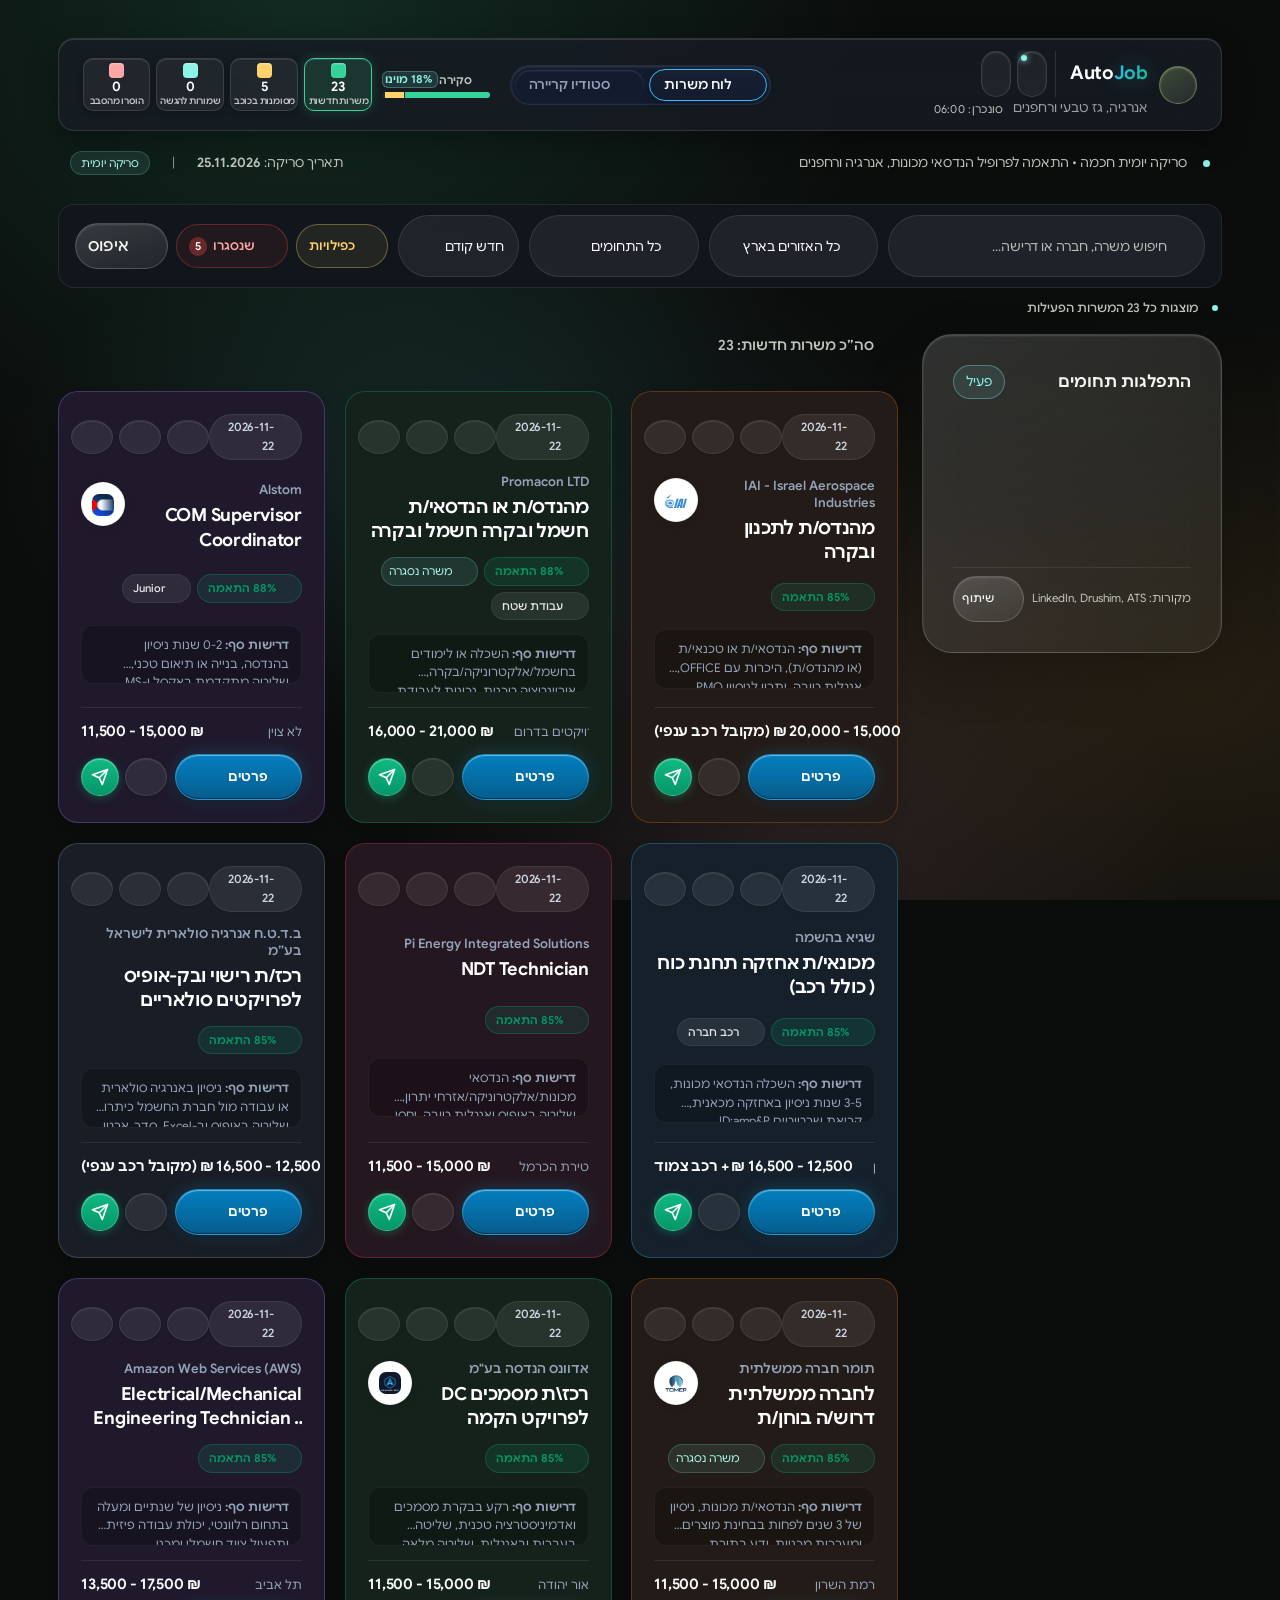
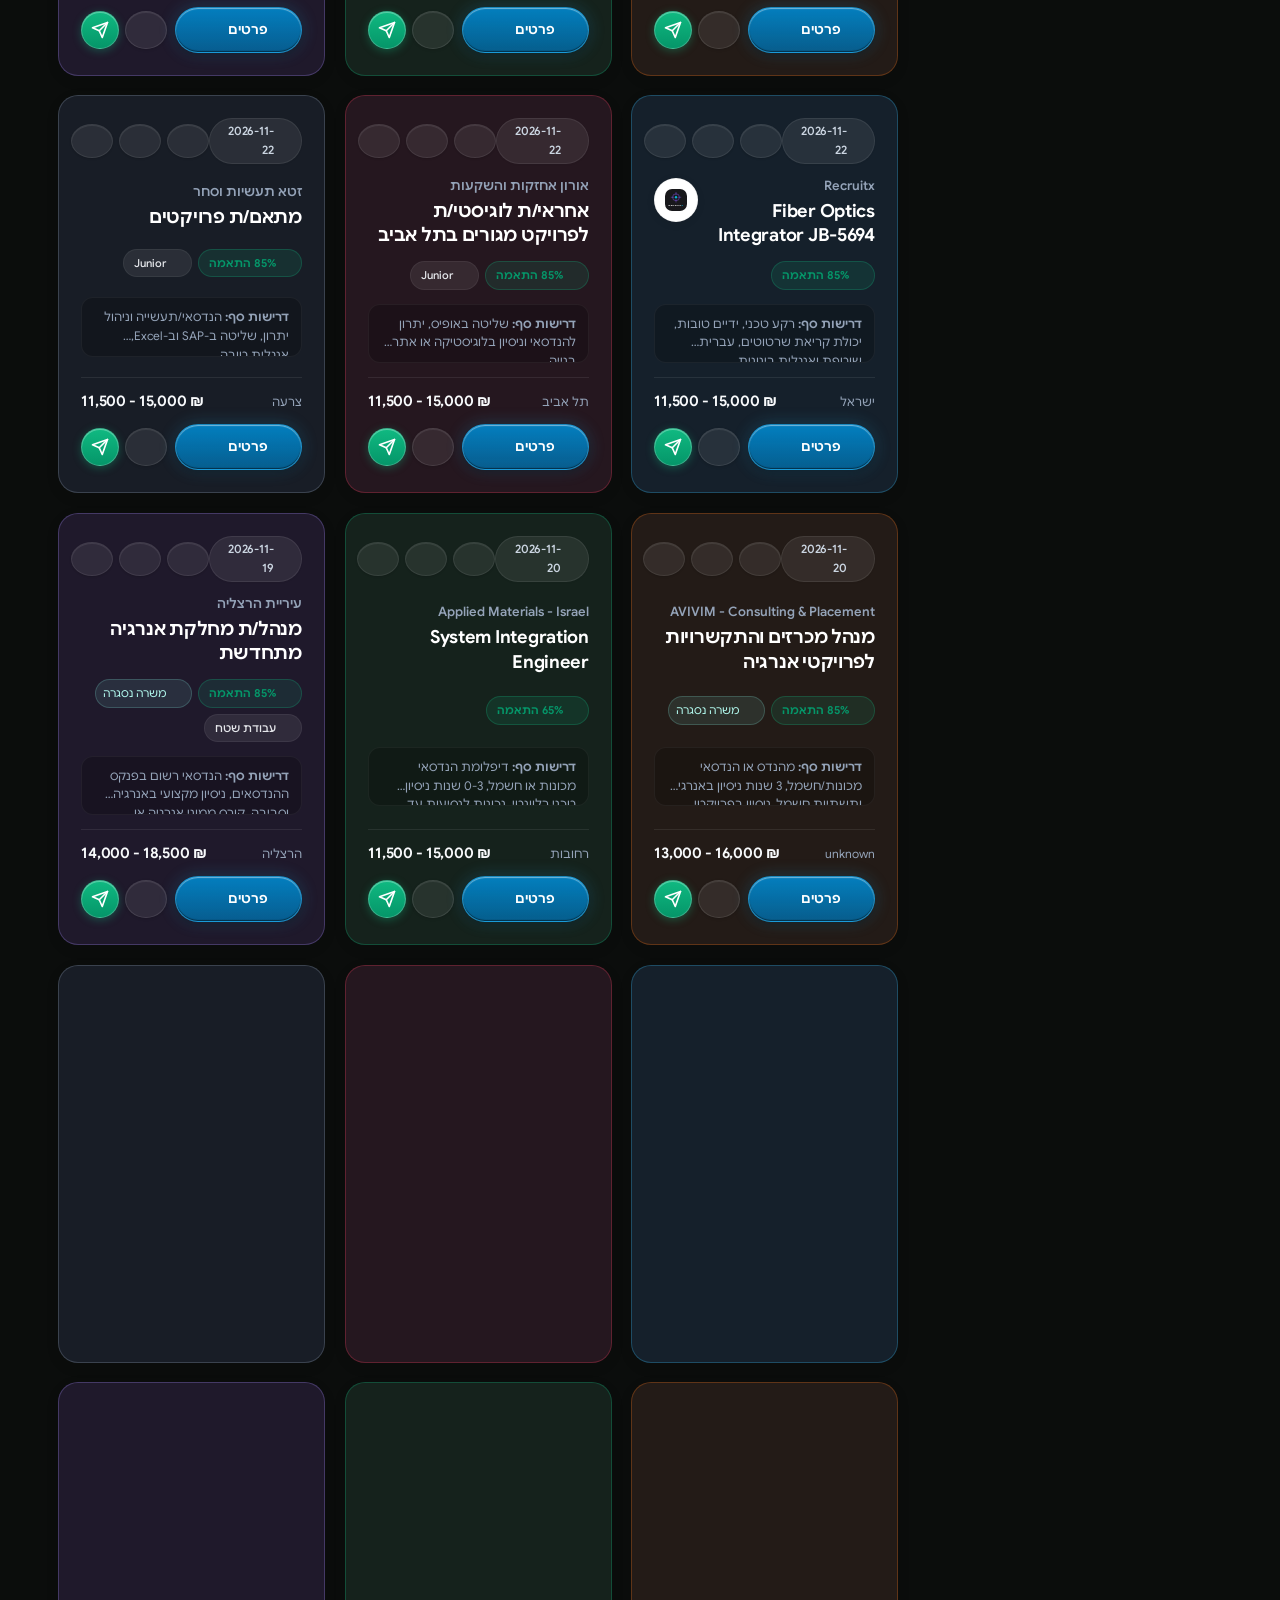
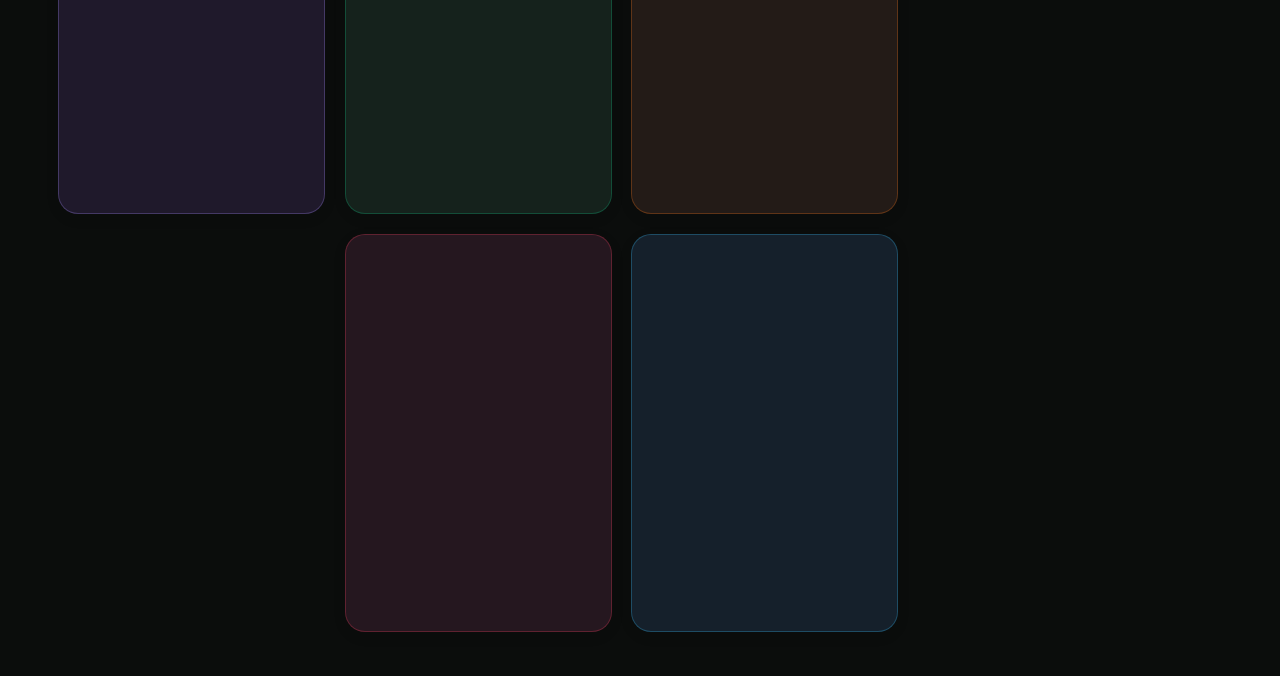
==== docs/index.html @ e8936ffe "chore(ui): refresh build timestamp on docs/index.html" ====
<!DOCTYPE html>
<html lang="he" dir="rtl" data-theme="dark">
<head>
  <meta charset="UTF-8">
  <meta name="viewport" content="width=device-width, initial-scale=1.0, viewport-fit=cover">
  <meta name="color-scheme" content="light dark">
  <meta name="description" content="לוח בקרת משרות וסטודיו קריירה הנדסי — עידו גל. סריקת משרות אנרגיה, גז טבעי, סולארי, מכונות ורחפנים, ניתוח התאמת ATS וניהול גרסאות קורות חיים.">
  <title>לוח משרות טכנולוגיות — עידו גל</title>
  <link rel="stylesheet" href="fonts.css">
  <link rel="stylesheet" href="theme.css">
  <link rel="stylesheet" type="text/css" href="https://cdn.jsdelivr.net/npm/@phosphor-icons/web@2.1.1/src/duotone/style.css" integrity="sha384-UVFvhZP7fWAENUPOoq61rJg5ef6QZW0k5vpAn71041/QS4STvUcJQCGNhStZLGx9" crossorigin="anonymous" referrerpolicy="no-referrer">
  <link rel="stylesheet" type="text/css" href="https://cdn.jsdelivr.net/npm/@phosphor-icons/web@2.1.1/src/bold/style.css" integrity="sha384-nblAP2mo2pVPyMQZDw9Xy9Cwgs9lowushAYep4w5+Q9kF4Ibf3n0B/gCMVdR+Vqy" crossorigin="anonymous" referrerpolicy="no-referrer">
  <link rel="stylesheet" type="text/css" href="https://cdn.jsdelivr.net/npm/@phosphor-icons/web@2.1.1/src/fill/style.css" integrity="sha384-pPVoXE8ft+zxKtxIDDI7SfTK6y95NHm4qa+hKEg/hs8VkjW5IP+9/dGOPCbDpUPl" crossorigin="anonymous" referrerpolicy="no-referrer">
  <script defer src="https://cdn.jsdelivr.net/npm/chart.js@4.4.1/dist/chart.umd.min.js" integrity="sha384-9nhczxUqK87bcKHh20fSQcTGD4qq5GhayNYSYWqwBkINBhOfQLg/P5HG5lF1urn4" crossorigin="anonymous" referrerpolicy="no-referrer"></script>
  <link rel="stylesheet" href="dashboard.css?v=20261125180807">
  <link rel="stylesheet" href="ui-fixes.css?v=20261125180807">
</head>
<body dir="rtl">
<div class="dashboard-app" dir="rtl">

  <!-- Top Navigation Pill (So-Me Pill Header) -->
  <header class="dashboard-sidebar dashboard-header">
    <!-- Header Section Right (Profile & Actions) -->
    <div class="header-section header-section-right dashboard-sidebar-brand">
      <div class="brand-icon-pill" title="AutoJob — בקרת משרות מקצועית" aria-label="AutoJob — בקרת משרות מקצועית">
        <i class="ph-duotone ph-briefcase" style="font-size: 19px; color: var(--dashboard-cyan, #38BDF8);"></i>
      </div>
      <div class="brand-titles profile-info">
        <div class="brand-title-row">
          <h1 class="brand-title profile-title"><span class="brand-logo-text" dir="ltr" aria-label="AutoJob"><span class="brand-logo-auto">Auto</span><span class="brand-logo-job">Job</span></span></h1>
          <div class="brand-utility-group">
            <button type="button" id="headerCloudBtn" class="cloud-pill header-cloud-btn" onclick="openCloudModal()" title="חשבון וסנכרון ענן" aria-label="חשבון וסנכרון ענן">
              <span class="sync-status-dot" id="headerSyncDot" role="status" aria-live="polite"></span>
              <i class="ph-duotone ph-cloud" aria-hidden="true"></i>
            </button>
            <button type="button" id="themeToggleBtn" class="cloud-pill header-cloud-btn header-theme-btn" onclick="toggleDashboardTheme()" aria-pressed="false" title="החלף לערכת נושא בהירה" aria-label="החלף לערכת נושא בהירה">
              <i class="ph-duotone ph-sun" id="themeToggleIcon" aria-hidden="true"></i>
              <span id="themeToggleLabel" class="visually-hidden">כהה</span>
            </button>
          </div>
        </div>
        <div class="brand-subtitle-row">
          <span class="brand-subtitle profile-subtitle">אנרגיה, גז טבעי ורחפנים</span>
          <span class="sync-time-chip" id="lastSyncTimeChip" title="מועד סנכרון אחרון">עודכן: 25.11.2026</span>
        </div>
      </div>
    </div>

    <!-- Header Section Center (Title & Mode Switcher) - Symmetrical & Centered -->
    <div class="header-section header-section-center">
      <h2 class="dashboard-header-title visually-hidden">לוח משרות וסטודיו קריירה</h2>
      <nav class="app-mode-switcher" role="tablist" aria-label="מצב מערכת ראשי">
        <button type="button" role="tab" id="modeSwitchRadar" class="app-mode-btn active" aria-selected="true" aria-controls="radarWorkspace" onclick="switchDashboardAppMode('radar')">
          <i class="ph-duotone ph-briefcase" aria-hidden="true"></i>
          <span>לוח משרות</span>
        </button>
        <button type="button" role="tab" id="modeSwitchStudio" class="app-mode-btn" aria-selected="false" aria-controls="careerStudioWorkspace" onclick="switchDashboardAppMode('studio')">
          <i class="ph-duotone ph-sparkle" aria-hidden="true"></i>
          <span>סטודיו קריירה</span>
        </button>
      </nav>
    </div>

    <!-- Header Section Left (Progress & Category Navigation Hub) -->
    <div class="header-section header-section-left header-progress-hub">

      <!-- Mobile Collapsible Summary Toggle Button -->
      <button type="button" class="metrics-summary-toggle" id="metricsToggleBtn" onclick="toggleMetricsExpand()" aria-expanded="false" aria-controls="collapsibleMetricsContent" aria-label="הרחב או צמצם פירוט מטריקות">
        <div class="metrics-summary-inline">
          <span class="metric-summary-pill lime active-pill" title="משרות חדשות"><span id="summaryNewCount">23</span> חדשות</span>
          <span class="metric-summary-pill gold" title="משרות בכוכב"><span id="summaryStarredCount">6</span> בכוכב</span>
          <span class="metric-summary-pill cyan" title="משרות שמורות"><span id="summarySavedCount">52</span> שמורות</span>
          <span class="metric-summary-pill rose" title="משרות שהוסרו"><span id="summaryRejectedCount">0</span> הוסרו</span>
        </div>
        <div class="metrics-toggle-label">
          <span id="metricsToggleText">פירוט</span>
          <i class="ph-bold ph-caret-down" id="metricsToggleIcon"></i>
        </div>
      </button>

      <div id="collapsibleMetricsContent" class="metrics-collapsible-content">
        <!-- Progress Summary Info -->
        <div class="header-progress-info">
          <div class="header-progress-title-row">
            <span class="header-progress-title">
              <i class="ph-duotone ph-chart-pie-slice" style="color: var(--dashboard-cyan); font-size: 14px;"></i>
              <span>סקירה</span>
            </span>
            <span class="dashboard-chip progress-pct-chip" id="progressSummaryChip">0% מוינו</span>
            <span id="progressPctText" style="display: none;" aria-hidden="true">0%</span>
          </div>

          <!-- Segmented Progress Bar -->
          <div class="segmented-progress">
            <div id="progressSegNew" class="segmented-progress-bar" style="background: var(--dashboard-lime); width: 100%;"></div>
            <div id="progressSegStarred" class="segmented-progress-bar" style="background: var(--dashboard-gold); width: 0%;"></div>
            <div id="progressSegSaved" class="segmented-progress-bar" style="background: var(--dashboard-cyan); width: 0%;"></div>
            <div id="progressSegRejected" class="segmented-progress-bar" style="background: #fca5a5; width: 0%;"></div>
          </div>

          <div class="progress-pct-legend" style="display: none;" aria-hidden="true">
            <span id="pctLabelNew">100% חדשות</span>
            <span id="pctLabelStarred">0% כוכב</span>
            <span id="pctLabelSaved">0% שמורות</span>
            <span id="pctLabelRejected">0% הוסרו</span>
          </div>
        </div>

        <!-- 4 Interactive Category Cubes -->
        <div class="header-stat-cubes stats-container">
          <button type="button" id="cube_all" class="stat-cube-btn stat-box active active-stat" onclick="setFilter('all', this)" title="משרות חדשות שטרם נסקרו">
            <div class="stat-cube-icon lime">
              <i class="ph-duotone ph-sparkle"></i>
            </div>
            <div class="stat-cube-count" id="statNewCount">23</div>
            <div class="stat-cube-label">משרות חדשות</div>
          </button>

          <button type="button" id="cube_starred" class="stat-cube-btn stat-box cube-starred" onclick="setFilter('starred', this)" title="משרות שסומנו בכוכב">
            <div class="stat-cube-icon gold">
              <i class="ph-fill ph-star"></i>
            </div>
            <div class="stat-cube-count" id="statStarredCount">6</div>
            <div class="stat-cube-label">מסומנות בכוכב</div>
          </button>

          <button type="button" id="cube_saved" class="stat-cube-btn stat-box cube-saved" onclick="setFilter('saved', this)" title="משרות שנשמרו להגשה">
            <div class="stat-cube-icon cyan">
              <i class="ph-duotone ph-bookmark-simple"></i>
            </div>
            <div class="stat-cube-count" id="statSavedCount">52</div>
            <div class="stat-cube-label">שמורות להגשה</div>
          </button>

          <button type="button" id="cube_rejected" class="stat-cube-btn stat-box cube-rejected" onclick="setFilter('rejected', this)" title="משרות שהוסרו מהסבב">
            <div class="stat-cube-icon rose">
              <i class="ph-duotone ph-trash"></i>
            </div>
            <div class="stat-cube-count" id="statRejectedCount">0</div>
            <div class="stat-cube-label">הוסרו מהסבב</div>
          </button>
        </div>
      </div>
    </div>
  </header>

  <main class="dashboard-main">

    <!-- Job Radar Workspace View -->
    <div id="radarWorkspace" class="dashboard-view-container active">

    <!-- Sub-header Information Strip -->
    <div class="dashboard-topbar">
      <div style="display: flex; align-items: center; gap: 8px;">
        <span class="dashboard-dot"></span>
        <span class="dashboard-local">סריקה יומית חכמה • התאמה לפרופיל הנדסאי מכונות, אנרגיה ורחפנים</span>
      </div>
      <div style="display: flex; align-items: center; gap: 10px;">
        <span>תאריך סריקה: <strong>25.11.2026</strong></span>
        <span class="dashboard-divider">|</span>
        <span class="dashboard-chip" style="font-size: 11px; padding: 2px 10px;">סריקה יומית</span>
      </div>
    </div>

    <!-- Integrated Capsule Search & Filter Ribbon (Neo-Job Board) -->
    <div class="search-capsule-ribbon" role="search" aria-label="סרגל חיפוש וסינון משרות">
      <!-- Search Input Capsule -->
      <div class="search-capsule search-capsule-input-wide" id="searchInputWrapper">
        <i class="ph-bold ph-magnifying-glass" aria-hidden="true"></i>
        <label for="searchInput" class="sr-only" style="display:none;">חיפוש משרה</label>
        <input id="searchInput" type="text" placeholder="חיפוש משרה, חברה או דרישה..." oninput="onSearchInput(this.value)" aria-label="חיפוש משרה, חברה או דרישה טכנית" />
        <button type="button" class="btn-clear-search search-clear-btn is-hidden" onclick="clearSearchInput()" title="נקה חיפוש" aria-label="נקה חיפוש" style="background: none; border: none; color: #94a3b8; cursor: pointer;">
          <i class="ph-bold ph-x"></i>
        </button>
      </div>

      <!-- Region Filter Capsule -->
      <div class="search-capsule">
        <i class="ph-duotone ph-map-pin" aria-hidden="true"></i>
        <label for="regionFilter" class="sr-only" style="display:none;">אזור בארץ</label>
        <select id="regionFilter" onchange="filterCards()" aria-label="כל האזורים בארץ" title="סינון לפי אזור בארץ">
          <option value="all">כל האזורים בארץ</option>
          <option value="center">מרכז וירושלים</option>
          <option value="sharon">אזור השרון</option>
          <option value="north">חיפה והצפון</option>
          <option value="south">שפלה ודרום</option>
          <option value="nationwide">פריסה ארצית / שטח</option>
        </select>
      </div>

      <!-- Sector Filter Capsule -->
      <div class="search-capsule">
        <i class="ph-duotone ph-briefcase" aria-hidden="true"></i>
        <label for="sectorFilter" class="sr-only" style="display:none;">תחום משרה</label>
        <select id="sectorFilter" onchange="filterCards()" aria-label="כל התחומים" title="סינון לפי תחום">
          <option value="all">כל התחומים</option>
          <option value="scada">בקרה ו-SCADA</option>
          <option value="solar">מערכות סולאריות</option>
          <option value="natural_gas">גז טבעי</option>
          <option value="drones">רחפנים וכטב"ם</option>
          <option value="energy_tech">אגירה ו-Energy Tech</option>
          <option value="operations">תפעול ואחזקה</option>
          <option value="energy">אנרגיה כללית</option>
        </select>
      </div>

      <!-- Sort Filter Capsule -->
      <div class="search-capsule">
        <i id="sortIcon" class="ph-duotone ph-calendar-blank" aria-hidden="true"></i>
        <label for="sortSelect" class="sr-only" style="display:none;">אפשרות מיון</label>
        <select id="sortSelect" onchange="changeSort(this.value)" title="בחר אפשרות מיון משרות" aria-label="בחר אפשרות מיון משרות">
          <option value="date_desc">חדש קודם</option>
          <option value="score_desc">ציון התאמה</option>
          <option value="salary_desc">רמת שכר</option>
          <option value="company_asc">שם חברה (א-ת)</option>
        </select>
      </div>

      <!-- Tools & Modals Actions -->
      <div class="search-ribbon-actions">
        <button type="button" onclick="openDuplicatesModal()" class="tool-btn-compact" style="border-color: rgba(255, 211, 104, 0.35); color: var(--dashboard-gold); background: rgba(255, 211, 104, 0.08); border-radius: 999px; padding: 5px 12px;" title="סרוק כפילויות משרות" aria-label="בדיקת כפילויות משרות">
          <i class="ph-duotone ph-copy" style="font-size: 14px;"></i>
          <span>כפילויות</span>
        </button>
        <button type="button" id="btnOpenInactiveJobsModal" onclick="openInactiveJobsModal()" class="tool-btn-compact" style="border-color: rgba(239, 68, 68, 0.35); color: #fca5a5; background: rgba(239, 68, 68, 0.08); border-radius: 999px; padding: 5px 12px;" title="סרוק משרות לא פעילות שנסגרו" aria-label="סריקת משרות לא פעילות">
          <i class="ph-duotone ph-link-break" style="font-size: 14px;"></i>
          <span>שנסגרו</span>
          <span id="inactiveJobsCountBadge" style="display: none; background: rgba(239, 68, 68, 0.35); color: #fff; font-size: 11px; padding: 1px 6px; border-radius: 999px; font-weight: 600;"></span>
        </button>
        <button type="button" id="btnResetFilters" onclick="resetAllFilters()" class="dashboard-chip btn-reset-filters" title="איפוס כל המסננים והחיפוש" style="border-radius: 999px; padding: 5px 12px; cursor: pointer;">
          <i class="ph-duotone ph-arrow-counter-clockwise"></i>
          <span>איפוס</span>
        </button>
      </div>
    </div>

    <!-- Result Status Line -->
    <div id="filterResultSummary" style="display: flex; align-items: center; justify-content: space-between; margin-top: 10px; padding: 0 4px; font-size: 12px; color: var(--dashboard-muted);">
      <div style="display: flex; align-items: center; gap: 6px; font-weight: 500;">
        <span class="dashboard-dot" style="background: var(--dashboard-cyan); width: 6px; height: 6px; border-radius: 50%; display: inline-block;"></span>
        <span id="filterStatusText">מוצגות כל המשרות הפעילות</span>
      </div>
    </div>

    <!-- Main 2-Column Split Layout (Sidebar + Cards Grid) -->
    <div class="radar-split-layout">

      <!-- Right Column: Sidebar (Sector Chart + Actions) -->
      <aside class="radar-sidebar" aria-label="סרגל עזר וכלים">
        <!-- Sector Distribution Card -->
        <div class="dashboard-card" style="margin-bottom: 0; display: flex; flex-direction: column;">
          <div style="display: flex; justify-content: space-between; align-items: center; margin-bottom: 8px;">
            <h3 id="chartTitle" style="margin: 0; font-size: 16px; font-weight: 700;">התפלגות תחומים</h3>
            <span id="chartChip" class="dashboard-chip" style="color: var(--dashboard-cyan); border-color: rgba(137, 244, 231, 0.35);">פעיל</span>
          </div>
          <div style="flex: 1; display: flex; flex-direction: column; justify-content: center; min-height: 150px;">
            <canvas id="sectorChart" style="max-height: 150px; width: 100%;"></canvas>
          </div>
          <div style="display: flex; justify-content: space-between; align-items: center; margin-top: 10px; padding-top: 8px; border-top: 1px solid rgba(255, 255, 255, 0.08); font-size: 11.5px; color: var(--dashboard-muted);">
            <span>מקורות: LinkedIn, Drushim, ATS</span>
            <button type="button" onclick="shareSyncLink()" class="dashboard-chip" aria-label="שיתוף קישור סנכרון" title="שיתוף קישור סנכרון" style="cursor: pointer; font-size: 11px; padding: 2px 8px;">
              <i class="ph-duotone ph-share-network"></i> שיתוף
            </button>
          </div>
        </div>
      </aside>

      <!-- Left Column: Main Content Area (Cards Grid & Map View) -->
      <section class="radar-main-content" aria-label="רשימת משרות מומלצות">
        <!-- Cards View Header (Count & Actions Toolbar) -->
        <div class="cards-view-header" style="margin-top: 0;">
          <div class="cards-count-summary">
            <i class="ph-duotone ph-briefcase" style="font-size: 18px; color: var(--dashboard-cyan);"></i>
            <span id="visibleJobsCountText">סה״כ משרות חדשות: 23</span>
          </div>

          <!-- Contextual Action Buttons in Toolbar -->
          <div class="cards-view-actions" style="display: flex; align-items: center; gap: 8px;">
            <button id="savedActionBar" onclick="exportSavedToExcel()" class="btn-action-pill saved" style="display: none;" title="הורד קובץ Excel מסודר עם כל המשרות השמורות">
              <i class="ph-duotone ph-file-xls"></i> <span>ייצוא לאקסל</span>
            </button>
            <button id="rejectedActionBar" onclick="clearAllRejected()" class="btn-action-pill rejected" style="display: none;" title="מחיקה לצמיתות ואיפוס כל המשרות שהוסרו">
              <i class="ph-duotone ph-trash-simple"></i> <span>מחיקה ואיפוס</span>
            </button>
          </div>
        </div>

        <!-- Job Cards List (3-Column Responsive Grid) -->
        <div id="cardsContainer"></div>

        <!-- Empty State -->
        <div id="emptyState" class="dashboard-card empty-state" style="display: none; text-align: center; padding: 48px 24px;">
          <div id="emptyStateIcon" style="font-size: 44px; margin-bottom: 12px; color: var(--dashboard-cyan);">
            <i class="ph-duotone ph-magnifying-glass"></i>
          </div>
          <h3 id="emptyStateTitle" style="font-size: 20px; margin-bottom: 8px;">לא נמצאו משרות בהתאם לסינון</h3>
          <p id="emptyStateDesc" style="color: var(--dashboard-muted); font-size: 15px; margin: 0;">נסה לבחור לשונית או תחום אחר.</p>
        </div>
      </section>

    </div><!-- /.radar-split-layout -->

    </div><!-- /#radarWorkspace -->

    <!-- Career Studio Workspace (v3.0 Ground-Up Split Workbench) -->
    <div id="careerStudioWorkspace" class="dashboard-view-container hidden" style="display: none;">
      <!-- Studio Unified Context Header -->
      <section class="studio-context-header" aria-label="סרגל הקשר של סטודיו קריירה">
        <!-- Right: Active Job Meta & Quick Selector -->
        <div class="studio-header-job-meta">
          <div class="studio-job-icon-pill" aria-hidden="true">
            <i class="ph-duotone ph-briefcase"></i>
          </div>
          <div class="studio-job-titles">
            <div class="studio-job-title-row">
              <h2 id="studioActiveJobTitle" class="studio-job-title">בחר משרה לעבודה בסטודיו</h2>
              <span id="studioActiveCompanyBadge" class="studio-company-badge">כללי</span>
              <span id="studioJobCountBadge" class="studio-company-badge studio-job-count-badge">משרות פעילות</span>
            </div>
            <div class="studio-job-select-row">
              <label for="studioJobSelect" class="visually-hidden">בחר משרה פעילה לעבודה</label>
              <select id="studioJobSelect" class="studio-job-select" onchange="onStudioJobSelectChange(this.value)">
                <option value="">-- בחר משרה מרשימת המשרות --</option>
              </select>
            </div>
          </div>
        </div>

        <!-- Center: 4-Stage Chronological Stepper -->
        <nav class="studio-stepper-nav" aria-label="שלבי התאמה והגשה">
          <ol class="studio-stepper-list">
            <li class="studio-step-item active" id="studioStepItem1" data-step="1">
              <button type="button" class="studio-step-btn" onclick="goToStudioStep(1)" aria-current="step">
                <span class="step-num">1</span>
                <span class="step-label">מיקוד והתאמה</span>
              </button>
            </li>
            <li class="studio-step-item" id="studioStepItem2" data-step="2">
              <button type="button" class="studio-step-btn" onclick="goToStudioStep(2)">
                <span class="step-num">2</span>
                <span class="step-label">התאמת קו&quot;ח</span>
              </button>
            </li>
            <li class="studio-step-item" id="studioStepItem3" data-step="3">
              <button type="button" class="studio-step-btn" onclick="goToStudioStep(3)">
                <span class="step-num">3</span>
                <span class="step-label">LinkedIn והגשה</span>
              </button>
            </li>
            <li class="studio-step-item" id="studioStepItem4" data-step="4">
              <button type="button" class="studio-step-btn" onclick="goToStudioStep(4)">
                <span class="step-num">4</span>
                <span class="step-label">הכנה לראיון</span>
              </button>
            </li>
          </ol>
        </nav>

        <!-- Left: Match Score, Bridge Status & CV Upload Pill -->
        <div class="studio-header-telemetry">
          <div class="studio-match-score-pill" id="studioMatchScorePill" title="ציון התאמה משוקלל למשרה">
            <span class="match-score-label">התאמה</span>
            <bdi><span id="studioOverallScoreVal" class="match-score-val">--%</span></bdi>
          </div>
          <div class="studio-bridge-status-pill" id="studioBridgeStatusPill" title="סטטוס חיבור לשרת מקומי (studio_bridge)">
            <span class="sync-status-dot offline" id="studioBridgeDot" role="status" aria-live="polite"></span>
            <span id="studioBridgeLabel" class="bridge-status-text">אופליין מקומי</span>
          </div>
          <div class="studio-cv-profile-pill">
            <input type="file" id="studioCvFileInput" accept=".pdf,.json,.txt,.md" style="display: none;" onchange="handleStudioCvUpload(this.files)">
            <div class="studio-cv-pill-cluster">
              <button type="button" class="studio-btn-subtle" onclick="document.getElementById('studioCvFileInput').click()" title="טען קובץ קו&quot;ח חלופי / מותאם (PDF, TXT, MD, JSON)">
                <i class="ph-duotone ph-file-arrow-up" aria-hidden="true"></i>
                <span id="studioCvFileNameLabel" class="studio-cv-name-truncated">קו&quot;ח ברירת מחדל</span>
              </button>
              <button type="button" id="studioBtnResetCv" class="studio-btn-subtle studio-btn-reset-cv" onclick="resetStudioCvToDefault(event)" title="חזור לקו&quot;ח ברירת מחדל" style="display: none;">
                <i class="ph-bold ph-x" aria-hidden="true"></i>
              </button>
            </div>
          </div>
          <!-- Mobile Preview Trigger (Visible only on < 1120px) -->
          <button type="button" id="studioMobilePreviewBtn" class="studio-mobile-preview-btn" onclick="openStudioMobilePreview()" aria-haspopup="dialog" aria-controls="studioMobilePreviewDialog" title="הצג תצוגת צד מותאמת לשלב">
            <i class="ph-duotone ph-file-text" id="studioMobilePreviewIcon" aria-hidden="true"></i>
            <span id="studioMobilePreviewLabel">תצוגת מסמך</span>
          </button>
        </div>
      </section>

      <!-- Studio Split Workbench Layout (55fr / 45fr desktop, stacked mobile) -->
      <div class="studio-workbench-grid">
        <!-- Work Column (55% on desktop, Right in RTL) -->
        <div class="studio-work-col">
          <!-- Step 1 Pane: Focus & Fit Analysis -->
          <section id="studioPaneStep1" class="studio-step-pane active" aria-labelledby="studioStep1Heading">
            <div class="studio-card-glass studio-pane-card">
              <div class="studio-pane-header">
                <div class="studio-pane-title-group">
                  <div class="studio-badge-pill">שלב 1</div>
                  <h3 id="studioStep1Heading" class="studio-pane-heading">מיקוד ובדיקת התאמת משרה (ATS Fit &amp; Gap Analysis)</h3>
                </div>
                <span class="studio-pane-subtitle">קליטת דרישות המשרה, ניתוח שערי סף חוסמים וזיהוי פערי מילות מפתח</span>
              </div>

              <!-- Job Ingest / Input Area -->
              <div class="studio-input-block">
                <div class="studio-field-row">
                  <div class="studio-field-col" style="flex: 1;">
                    <label for="studioJobTitleInput" class="studio-field-label">כותרת משרה</label>
                    <input type="text" id="studioJobTitleInput" class="studio-text-input" placeholder="למשל: מהנדס / הנדסאי תפעול ואחזקה BESS">
                  </div>
                  <div class="studio-field-col" style="flex: 1;">
                    <label for="studioJobCompanyInput" class="studio-field-label">שם חברה</label>
                    <input type="text" id="studioJobCompanyInput" class="studio-text-input" placeholder="למשל: אנלייט אנרגיה מתחדשת">
                  </div>
                </div>
                <div class="studio-field-row" style="margin-top: 10px;">
                  <div class="studio-field-col" style="flex: 1;">
                    <div class="studio-field-label-group">
                      <label for="studioJobUrlInput" class="studio-field-label">קישור למשרה (ATS / Board)</label>
                      <button type="button" class="studio-quick-sample-btn" onclick="loadSampleStudioJob()" title="טען משרת אנרגיה לדוגמה מהלוח">
                        <i class="ph-duotone ph-lightning" aria-hidden="true"></i>
                        <span>טען משרה לדוגמה</span>
                      </button>
                    </div>
                    <input type="url" id="studioJobUrlInput" class="studio-text-input" placeholder="https://..." dir="ltr">
                  </div>
                </div>
                <div class="studio-field-row" style="margin-top: 10px;">
                  <div class="studio-field-col" style="flex: 1;">
                    <label for="studioJobDescriptionInput" class="studio-field-label">תיאור ודרישות המשרה (Job Description)</label>
                    <textarea id="studioJobDescriptionInput" class="studio-textarea-input" rows="6" placeholder="הדבק כאן את תיאור המשרה המלא, דרישות הסף, ניסיון נדרש ויתרונות..."></textarea>
                  </div>
                </div>
                <div class="studio-action-row" style="margin-top: 12px; display: flex; flex-direction: column; gap: 10px;">
                  <div class="studio-toggles-inline">
                    <label class="studio-checkbox-label">
                      <input type="checkbox" id="studioRunResearchCheckbox" checked>
                      <span>בצע מחקר חברה במקביל (Tavily)</span>
                    </label>
                  </div>
                  <button type="button" id="studioBtnAnalyzeAts" class="btn-liquid-glass ats-primary-btn studio-btn-full" onclick="runStudioAtsAnalysis()">
                    <i class="ph-duotone ph-cpu" aria-hidden="true"></i>
                    <span>הפעל ניתוח התאמה ופערים (ATS Analyze)</span>
                  </button>
                </div>
              </div>

              <!-- Blacklist / Block Warning Banner -->
              <div id="studioBlacklistBanner" class="studio-alert-banner fail" style="display: none;">
                <i class="ph-duotone ph-warning-octagon" aria-hidden="true"></i>
                <div class="studio-alert-content">
                  <strong>משרה חסומה להגשה:</strong>
                  <span id="studioBlacklistMessage">המשרה משויכת למעסיק ברשימת ההחרגות.</span>
                </div>
              </div>

              <!-- Statutory Thresholds (Pass Collapsed / Fail Prominent) -->
              <div id="studioThresholdsContainer" class="studio-thresholds-wrapper" style="display: none;">
                <div id="studioBlockingAlert" class="studio-alert-banner warn" style="display: none;">
                  <i class="ph-duotone ph-warning-circle" aria-hidden="true"></i>
                  <div class="studio-alert-content">
                    <strong>זוהו שערי סף לא תואמים:</strong>
                    <span id="studioBlockingText">קיימות דרישות סף מובהקות ללא כיסוי מלא.</span>
                  </div>
                </div>
                <details id="studioPassingThresholdsDetails" class="studio-thresholds-details">
                  <summary class="studio-thresholds-summary">
                    <span class="summary-title"><i class="ph-duotone ph-check-circle" aria-hidden="true"></i> <span>שערי סף ודרישות בסיס תקינות</span></span>
                    <span id="studioPassingThresholdsCount" class="dashboard-chip" style="font-size: 11px;">0 עברו</span>
                  </summary>
                  <div id="studioPassingThresholdsList" class="studio-thresholds-body">
                    <!-- Populated dynamically -->
                  </div>
                </details>
              </div>

              <!-- 3-Tier Categorized Gaps (Blocking, Important, Nice-to-have) -->
              <div id="studioGapsContainer" class="studio-gaps-section" style="display: none;">
                <div class="studio-section-title-row">
                  <h4 class="studio-section-heading">מיפוי פערי התאמה ומילות מפתח</h4>
                  <span id="studioGapsCountBadge" class="dashboard-chip" style="font-size: 11px;">0 פערים</span>
                </div>
                <div class="studio-gaps-grid">
                  <!-- Tier 1: Blocking Gaps -->
                  <div class="studio-gap-tier-card blocking">
                    <div class="gap-tier-header">
                      <span class="gap-tier-title"><i class="ph-duotone ph-shield-warning" aria-hidden="true"></i> פערים חוסמים (דרישות חובה)</span>
                      <span id="gapCountBlocking" class="gap-tier-badge">0</span>
                    </div>
                    <ul id="gapListBlocking" class="gap-tier-list">
                      <li class="gap-item-empty">טרם נותחו פערים</li>
                    </ul>
                  </div>

                  <!-- Tier 2: Important Gaps -->
                  <div class="studio-gap-tier-card important">
                    <div class="gap-tier-header">
                      <span class="gap-tier-title"><i class="ph-duotone ph-star" aria-hidden="true"></i> פערים מהותיים (יתרון משמעותי)</span>
                      <span id="gapCountImportant" class="gap-tier-badge">0</span>
                    </div>
                    <ul id="gapListImportant" class="gap-tier-list">
                      <li class="gap-item-empty">טרם נותחו פערים</li>
                    </ul>
                  </div>

                  <!-- Tier 3: Nice-to-have Gaps -->
                  <div class="studio-gap-tier-card nice-to-have">
                    <div class="gap-tier-header">
                      <span class="gap-tier-title"><i class="ph-duotone ph-sparkle" aria-hidden="true"></i> יתרון נוסף / העשרה</span>
                      <span id="gapCountNiceToHave" class="gap-tier-badge">0</span>
                    </div>
                    <ul id="gapListNiceToHave" class="gap-tier-list">
                      <li class="gap-item-empty">טרם נותחו פערים</li>
                    </ul>
                  </div>
                </div>

                <!-- Company Research Synopsis (Optional Expander) -->
                <details id="studioResearchDetails" class="studio-thresholds-details" style="margin-top: 14px;">
                  <summary class="studio-thresholds-summary">
                    <span class="summary-title"><i class="ph-duotone ph-buildings" aria-hidden="true"></i> <span>תמצית מחקר חברה ומידע אסטרטגי</span></span>
                    <span id="studioResearchBadge" class="dashboard-chip" style="font-size: 11px;">Tavily</span>
                  </summary>
                  <div id="studioResearchBody" class="studio-thresholds-body">
                    <p id="studioResearchSummaryText" class="studio-research-p">מחקר חברה יוצג כאן לאחר ביצוע הניתוח.</p>
                  </div>
                </details>
              </div>

              <!-- Primary CTA Step 1 -> Step 2 -->
              <div class="studio-footer-cta-row">
                <button type="button" id="studioBtnProceedToStep2" class="btn-liquid-glass ats-primary-btn cta-large" onclick="proceedToStudioStep2()" disabled>
                  <span>המשך להתאמת קורות חיים (שלב 2)</span>
                  <i class="ph-duotone ph-arrow-left" aria-hidden="true"></i>
                </button>
              </div>
            </div>
          </section>

          <!-- Step 2 Pane: CV Tailoring & Keyword Injection -->
          <section id="studioPaneStep2" class="studio-step-pane" aria-labelledby="studioStep2Heading" style="display: none;">
            <div class="studio-card-glass studio-pane-card">
              <div class="studio-pane-header">
                <div class="studio-pane-title-group">
                  <div class="studio-badge-pill">שלב 2</div>
                  <h3 id="studioStep2Heading" class="studio-pane-heading">התאמת קורות חיים והזרקת מילות מפתח</h3>
                </div>
                <span class="studio-pane-subtitle">סגירת פערים משלב 1, שדרוג שורות מבוסס עובדות מקוריות והפקת קובץ A4</span>
              </div>

              <!-- Keyword & Gap Injection Toolbar -->
              <div class="studio-injection-toolbar">
                <div class="studio-section-title-row">
                  <h4 class="studio-section-heading">פערים ומילות מפתח לסגירה (לחץ להזרקה מהירה לשורת העריכה)</h4>
                  <span id="studioInjectKeywordsCount" class="dashboard-chip" style="font-size: 11px;">0 זמינים</span>
                </div>
                <div id="studioKeywordsChipCloud" class="studio-keywords-cloud">
                  <span class="studio-empty-cloud-msg">בצע ניתוח בשלב 1 לטעינת מילות מפתח ופערי משרה</span>
                </div>
              </div>

              <!-- Bullet Upgrade & Generation Studio -->
              <div class="studio-bullet-refine-box">
                <div class="studio-section-title-row">
                  <h4 class="studio-section-heading">שדרוג ממוקד לשורות הישג (Bullet Refinement)</h4>
                  <div class="studio-tone-selector" role="radiogroup" aria-label="טון מקצועי">
                    <button type="button" class="studio-tone-btn active" data-tone="technical" onclick="setStudioWriterTone('technical', this)">טכני-הנדסי</button>
                    <button type="button" class="studio-tone-btn" data-tone="operational" onclick="setStudioWriterTone('operational', this)">תפעולי-שטח</button>
                    <button type="button" class="studio-tone-btn" data-tone="strategic" onclick="setStudioWriterTone('strategic', this)">ניהולי-אסטרטגי</button>
                  </div>
                </div>
                <div class="studio-field-row">
                  <div class="studio-field-col" style="flex: 1;">
                    <label for="studioBulletInput" class="studio-field-label">שורת הישג מקורית לשדרוג</label>
                    <textarea id="studioBulletInput" class="studio-textarea-input" rows="2" placeholder="למשל: תפעול מתקני גז טבעי ומערכות סולאריות ברמת זמינות גבוהה..."></textarea>
                  </div>
                </div>
                <div class="studio-action-row" style="margin-top: 8px; display: flex; justify-content: flex-end; gap: 8px;">
                  <button type="button" id="studioBtnUpgradeBullet" class="studio-btn-subtle" onclick="upgradeStudioBullet()">
                    <i class="ph-duotone ph-lightning" aria-hidden="true"></i>
                    <span>שדרג שורה ב-Gemini</span>
                  </button>
                </div>
                <div id="studioBulletResultBox" class="studio-bullet-output" style="display: none;">
                  <div class="bullet-output-header">
                    <span class="bullet-output-title">הצעה משודרגת (מותאמת לתבנית מדד פעולה-תוצאה):</span>
                    <button type="button" class="studio-btn-mini" onclick="injectBulletIntoLiveDoc()">
                      <i class="ph-duotone ph-plus" aria-hidden="true"></i>
                      <span>הזרק לקו&quot;ח</span>
                    </button>
                  </div>
                  <p id="studioBulletResultText" class="bullet-output-text"></p>
                </div>
              </div>

              <!-- Full Tailored Package Generation -->
              <div class="studio-package-gen-box">
                <div class="studio-section-title-row">
                  <h4 class="studio-section-heading">הפקת חבילת הגשה מלאה ומותאמת (/api/studio/tailor)</h4>
                  <span class="studio-grounding-note">שמות התפקידים המקוריים נשמרים ללא שינוי (Realism Grounding)</span>
                </div>
                <div class="studio-action-row" style="display: flex; align-items: center; justify-content: space-between; flex-wrap: wrap; gap: 10px;">
                  <div class="studio-lang-toggle">
                    <span class="studio-toggle-label">שפת מסמך:</span>
                    <div class="studio-tone-selector" role="radiogroup" aria-label="שפת מסמך">
                      <button type="button" class="studio-tone-btn active" data-lang="he" onclick="setStudioCvLang('he', this)">עברית (ברירת מחדל)</button>
                      <button type="button" class="studio-tone-btn" data-lang="en" onclick="setStudioCvLang('en', this)">English</button>
                    </div>
                  </div>
                  <button type="button" id="studioBtnGeneratePackage" class="btn-liquid-glass ats-primary-btn" onclick="generateTailoredCvPackage()">
                    <i class="ph-duotone ph-file-text" aria-hidden="true"></i>
                    <span>הפק קו&quot;ח מותאמים A4 מלאים</span>
                  </button>
                </div>
              </div>

              <!-- Navigation CTA Row -->
              <div class="studio-footer-cta-row studio-footer-cta-split">
                <button type="button" class="studio-btn-subtle" onclick="goToStudioStep(1)">
                  <i class="ph-duotone ph-arrow-right" aria-hidden="true"></i>
                  <span>חזור לשלב 1</span>
                </button>
                <button type="button" id="studioBtnProceedToStep3" class="btn-liquid-glass ats-primary-btn cta-large" onclick="proceedToStudioStep3()">
                  <span>המשך ל-LinkedIn והגשה (שלב 3)</span>
                  <i class="ph-duotone ph-arrow-left" aria-hidden="true"></i>
                </button>
              </div>
            </div>
          </section>

          <!-- Step 3 Pane: LinkedIn Optimization & Direct Apply -->
          <section id="studioPaneStep3" class="studio-step-pane" aria-labelledby="studioStep3Heading" style="display: none;">
            <div class="studio-card-glass studio-pane-card">
              <div class="studio-pane-header">
                <div class="studio-pane-title-group">
                  <div class="studio-badge-pill">שלב 3</div>
                  <h3 id="studioStep3Heading" class="studio-pane-heading">מיתוג ב-LinkedIn והגשה למשרה</h3>
                </div>
                <span class="studio-pane-subtitle">התאמת כותרת, תמצית ומיומנויות בפרופיל LinkedIn ופנייה ממוקדת סמוך להגשת המועמדות</span>
              </div>

              <div class="studio-action-row studio-step-toolbar">
                <span class="studio-grounding-note">מבוסס על פרופיל המועמד המאומת ודרישות המשרה ללא שינוי תפקידי עבר</span>
                <button type="button" id="studioBtnRefreshLinkedin" class="studio-btn-subtle" onclick="refreshStudioLinkedinKit()">
                  <i class="ph-duotone ph-arrows-clockwise" aria-hidden="true"></i>
                  <span>רענן הצעות למשרה</span>
                </button>
              </div>

              <!-- Compact LinkedIn Generator Fields -->
              <div class="studio-linkedin-grid">
                <!-- Headline -->
                <div class="studio-copy-card">
                  <div class="studio-copy-card-header">
                    <label for="studioLinkedinHeadline" class="studio-field-label">Headline מותאם לפרופיל LinkedIn</label>
                    <button type="button" class="studio-btn-mini" onclick="copyStudioFieldText('studioLinkedinHeadline', 'כותרת ה-Headline הועתקה ללוח')">
                      <i class="ph-duotone ph-copy" aria-hidden="true"></i>
                      <span>Copy</span>
                    </button>
                  </div>
                  <input type="text" id="studioLinkedinHeadline" class="studio-text-input" dir="auto" aria-label="Headline מותאם ל-LinkedIn">
                </div>

                <!-- About -->
                <div class="studio-copy-card">
                  <div class="studio-copy-card-header">
                    <label for="studioLinkedinAbout" class="studio-field-label">תקציר About ממוקד למשרה</label>
                    <button type="button" class="studio-btn-mini" onclick="copyStudioFieldText('studioLinkedinAbout', 'תקציר ה-About הועתק ללוח')">
                      <i class="ph-duotone ph-copy" aria-hidden="true"></i>
                      <span>Copy</span>
                    </button>
                  </div>
                  <textarea id="studioLinkedinAbout" class="studio-textarea-input" rows="4" dir="auto"></textarea>
                </div>

                <!-- Skills -->
                <div class="studio-copy-card">
                  <div class="studio-copy-card-header">
                    <span class="studio-field-label">Skills להבלטה בפרופיל ובמועמדות</span>
                    <button type="button" class="studio-btn-mini" onclick="copyStudioFieldText('studioLinkedinSkillsText', 'רשימת ה-Skills הועתקה ללוח')">
                      <i class="ph-duotone ph-copy" aria-hidden="true"></i>
                      <span>Copy</span>
                    </button>
                  </div>
                  <div id="studioLinkedinSkillsList" class="studio-skills-pills" aria-label="רשימת מיומנויות מותאמות"></div>
                  <textarea id="studioLinkedinSkillsText" class="visually-hidden" tabindex="-1" readonly aria-hidden="true"></textarea>
                </div>

                <!-- Recruiter Outreach -->
                <div class="studio-copy-card outreach-card">
                  <div class="studio-copy-card-header">
                    <label for="studioRecruiterMessage" class="studio-field-label">הודעת פנייה קצרה למגייס / מנהל מגייס</label>
                    <button type="button" class="studio-btn-mini" onclick="copyStudioFieldText('studioRecruiterMessage', 'הודעת הפנייה למגייס הועתקה ללוח')">
                      <i class="ph-duotone ph-copy" aria-hidden="true"></i>
                      <span>Copy</span>
                    </button>
                  </div>
                  <textarea id="studioRecruiterMessage" class="studio-textarea-input" rows="3" dir="auto"></textarea>
                </div>
              </div>

              <!-- Direct Apply Card -->
              <div class="studio-direct-apply-bar">
                <div class="direct-apply-meta">
                  <strong class="direct-apply-title">מוכן להגשת המועמדות?</strong>
                  <span id="studioApplyUrlHint" class="direct-apply-hint">בחר משרה או הדבק קישור בשלב 1 כדי לפתוח את דף המשרה ישירות</span>
                </div>
                <a id="studioDirectApplyLink" href="#" target="_blank" rel="noopener noreferrer" class="studio-btn-apply-green is-disabled" aria-disabled="true" onclick="return handleStudioDirectApplyClick(event)">
                  <i class="ph-duotone ph-paper-plane-tilt" aria-hidden="true"></i>
                  <span>הגש מועמדות למשרה</span>
                  <i class="ph-bold ph-arrow-up-right" aria-hidden="true"></i>
                </a>
              </div>

              <!-- Navigation CTA Row -->
              <div class="studio-footer-cta-row studio-footer-cta-split">
                <button type="button" class="studio-btn-subtle" onclick="goToStudioStep(2)">
                  <i class="ph-duotone ph-arrow-right" aria-hidden="true"></i>
                  <span>חזור לשלב 2</span>
                </button>
                <button type="button" id="studioBtnProceedToStep4" class="btn-liquid-glass ats-primary-btn cta-large" onclick="proceedToStudioStep4()">
                  <span>המשך להכנה לראיון</span>
                  <i class="ph-duotone ph-arrow-left" aria-hidden="true"></i>
                </button>
              </div>
            </div>
          </section>

          <!-- Step 4 Pane: Interview Prep (STAR Simulator) -->
          <section id="studioPaneStep4" class="studio-step-pane" aria-labelledby="studioStep4Heading" style="display: none;">
            <div class="studio-card-glass studio-pane-card">
              <div class="studio-pane-header">
                <div class="studio-pane-title-group">
                  <div class="studio-badge-pill">שלב 4</div>
                  <h3 id="studioStep4Heading" class="studio-pane-heading">הכנה לראיון מקצועי והתנהגותי (STAR)</h3>
                </div>
                <span class="studio-pane-subtitle">תרגול שאלות מותאמות לתחום המשרה ומשוב מובנה לפי Situation, Task, Action, Result</span>
              </div>

              <!-- Domain Selector Pills -->
              <div class="studio-interview-domains" role="radiogroup" aria-label="תחום שאלות ראיון">
                <button type="button" class="studio-domain-pill active" data-domain="energy" role="radio" aria-checked="true" onclick="selectStudioInterviewDomain('energy', this)">אנרגיה ותפעול</button>
                <button type="button" class="studio-domain-pill" data-domain="solar_bess" role="radio" aria-checked="false" onclick="selectStudioInterviewDomain('solar_bess', this)">סולאר ו-BESS</button>
                <button type="button" class="studio-domain-pill" data-domain="gas" role="radio" aria-checked="false" onclick="selectStudioInterviewDomain('gas', this)">גז טבעי ו-PRMS</button>
                <button type="button" class="studio-domain-pill" data-domain="scada" role="radio" aria-checked="false" onclick="selectStudioInterviewDomain('scada', this)">בקרה ו-SCADA</button>
                <button type="button" class="studio-domain-pill" data-domain="uav" role="radio" aria-checked="false" onclick="selectStudioInterviewDomain('uav', this)">רחפנים וכטב&quot;ם</button>
                <button type="button" class="studio-domain-pill" data-domain="pm" role="radio" aria-checked="false" onclick="selectStudioInterviewDomain('pm', this)">ניהול פרויקטים (PM)</button>
              </div>

              <!-- Active Question Card -->
              <div class="studio-question-card">
                <div class="studio-question-top">
                  <div class="studio-question-meta">
                    <span id="studioQuestionDomainBadge" class="dashboard-chip" style="font-size: 11px;">אנרגיה ותפעול</span>
                    <bdi><span id="studioQuestionCounter" class="studio-question-counter">1 / 3</span></bdi>
                  </div>
                  <div class="studio-question-nav">
                    <button type="button" class="studio-btn-mini" onclick="cycleStudioInterviewQuestion(-1)" aria-label="שאלה קודמת">
                      <i class="ph-bold ph-caret-right" aria-hidden="true"></i>
                      <span>קודמת</span>
                    </button>
                    <button type="button" class="studio-btn-mini" onclick="cycleStudioInterviewQuestion(1)" aria-label="שאלה הבאה">
                      <span>הבאה</span>
                      <i class="ph-bold ph-caret-left" aria-hidden="true"></i>
                    </button>
                  </div>
                </div>
                <h4 id="studioInterviewQuestionTitle" class="studio-question-title">תאר אירוע חריג במשמרת בקרה או מתקן אנרגיה שבו נדרשת לקבל החלטה תפעולית מהירה.</h4>
                <p id="studioInterviewQuestionFocus" class="studio-question-focus">דגש לבדיקה: הפרדה ברורה בין פעולותיך האישיות לבין תיאום הצוות, שמירה על בטיחות ורציפות תפעולית.</p>
              </div>

              <!-- Answer Box -->
              <div class="studio-star-answer-block">
                <div class="studio-copy-card-header">
                  <label for="studioStarAnswerInput" class="studio-field-label">התשובה שלך (מומלץ לשלב רקע, משימה, פעולות שביצעת ותוצאה מדידה)</label>
                  <div class="studio-star-header-tools">
                    <button type="button" class="studio-btn-mini studio-timer-btn" id="studioStarTimerBtn" onclick="toggleStudioStarTimer()" title="הפעל/השהה טיימר תרגול (2 דקות לתשובה ממוקדת)">
                      <i class="ph-duotone ph-timer" aria-hidden="true"></i>
                      <span id="studioStarTimerDisplay">02:00</span>
                    </button>
                    <button type="button" class="studio-btn-mini" onclick="loadSampleStarOutline()" title="הכנס שלד תשובה מובנה לתרגול">
                      <i class="ph-duotone ph-list-bullets" aria-hidden="true"></i>
                      <span>שלד STAR</span>
                    </button>
                  </div>
                </div>
                <textarea id="studioStarAnswerInput" class="studio-textarea-input studio-star-textarea" rows="6" placeholder="פרט כאן את המצב התפעולי (Situation), את אחריותך הישירה והיעד (Task), את הפעולות ההנדסיות שנקטת אישית (Action), ואת התוצאה המוכחת בשטח (Result)..."></textarea>
                <div class="studio-star-action-bar">
                  <span id="studioStarEvalModeBadge" class="studio-eval-mode-badge offline" role="status" aria-live="polite">
                    <i class="ph-duotone ph-info" aria-hidden="true"></i>
                    <span id="studioStarEvalModeText">מצב בדיקה: הערכה מילולית מקומית (שרת AI לא מחובר)</span>
                  </span>
                  <button type="button" id="studioBtnEvaluateStar" class="btn-liquid-glass ats-primary-btn" onclick="evaluateStudioStarAnswer()">
                    <i class="ph-duotone ph-check-square-offset" aria-hidden="true"></i>
                    <span>בדוק תשובה</span>
                  </button>
                </div>
              </div>

              <!-- 4-Tag STAR Breakdown & Feedback -->
              <div id="studioStarFeedbackPanel" class="studio-star-feedback-panel">
                <div class="studio-star-total-row">
                  <div class="star-total-title-group">
                    <h4 class="studio-section-heading">פירוק ניקוד ומשוב לפי מודל STAR</h4>
                    <span id="studioStarSourceTag" class="studio-source-tag">ממתין לבדיקת תשובה</span>
                  </div>
                  <div class="studio-star-total-pill">
                    <span>ציון כולל</span>
                    <bdi><strong id="studioStarTotalScore">--/100</strong></bdi>
                  </div>
                </div>

                <div class="studio-star-tags-grid">
                  <article class="studio-star-tag-card" id="starCardSituation">
                    <div class="star-tag-header">
                      <span class="star-tag-badge">S | Situation</span>
                      <bdi><span id="starScoreSituation" class="star-tag-score">0/20</span></bdi>
                    </div>
                    <p id="starFeedbackSituation" class="star-tag-feedback">תאר את זירת האירוע, המתקן או המערכת הרלוונטית בקצרה.</p>
                  </article>

                  <article class="studio-star-tag-card" id="starCardTask">
                    <div class="star-tag-header">
                      <span class="star-tag-badge">T | Task</span>
                      <bdi><span id="starScoreTask" class="star-tag-score">0/20</span></bdi>
                    </div>
                    <p id="starFeedbackTask" class="star-tag-feedback">הגדר את המשימה שלך ואת אילוץ הבטיחות, הזמינות או הזמן.</p>
                  </article>

                  <article class="studio-star-tag-card" id="starCardAction">
                    <div class="star-tag-header">
                      <span class="star-tag-badge">A | Action</span>
                      <bdi><span id="starScoreAction" class="star-tag-score">0/40</span></bdi>
                    </div>
                    <p id="starFeedbackAction" class="star-tag-feedback">פרט אילו פעולות הנדסיות או תפעוליות ביצעת בעצמך.</p>
                  </article>

                  <article class="studio-star-tag-card" id="starCardResult">
                    <div class="star-tag-header">
                      <span class="star-tag-badge">R | Result</span>
                      <bdi><span id="starScoreResult" class="star-tag-score">0/20</span></bdi>
                    </div>
                    <p id="starFeedbackResult" class="star-tag-feedback">ציין את התוצאה העובדתית בשטח ללא הפרזה או המצאת מדדים.</p>
                  </article>
                </div>

                <div id="studioStarGoldenBox" class="studio-golden-answer-box" style="display: none;">
                  <div class="golden-header">
                    <strong>תשובת מופת מומלצת ודגשי שיפור:</strong>
                  </div>
                  <p id="studioStarGoldenText" class="golden-text"></p>
                  <ul id="studioStarTipsList" class="golden-tips-list"></ul>
                </div>
              </div>

              <!-- Navigation CTA Row -->
              <div class="studio-footer-cta-row studio-footer-cta-split">
                <button type="button" class="studio-btn-subtle" onclick="goToStudioStep(3)">
                  <i class="ph-duotone ph-arrow-right" aria-hidden="true"></i>
                  <span>חזור לשלב 3 (LinkedIn והגשה)</span>
                </button>
              </div>
            </div>
          </section>
        </div>

        <!-- Contextual Side Column (45% on desktop, Left in RTL: A4 in Steps 1-2, Job Brief in Steps 3-4) -->
        <aside class="studio-preview-col" id="studioSideColumn" aria-label="תצוגת עזר מותאמת שלב">
          <!-- Mode A: Live A4 Preview Card (Steps 1-2) -->
          <div id="studioA4PreviewCard" class="studio-card-glass studio-preview-card">
            <div class="studio-preview-toolbar">
              <div class="studio-preview-doc-tabs" role="tablist" aria-label="בחירת מסמך לתצוגה">
                <button type="button" role="tab" id="studioTabPreviewCv" class="studio-doc-tab active" aria-selected="true" onclick="setStudioPreviewDocTab('cv')">
                  <i class="ph-duotone ph-file-text" aria-hidden="true"></i>
                  <span>קורות חיים A4</span>
                </button>
                <button type="button" role="tab" id="studioTabPreviewCoverLetter" class="studio-doc-tab" aria-selected="false" onclick="setStudioPreviewDocTab('cover_letter')">
                  <i class="ph-duotone ph-envelope" aria-hidden="true"></i>
                  <span>מכתב פנייה</span>
                </button>
              </div>
              <div class="studio-preview-actions">
                <button type="button" class="studio-btn-mini" onclick="copyStudioLiveCvText()" title="העתק טקסט המסמך ללוח">
                  <i class="ph-duotone ph-copy" aria-hidden="true"></i>
                  <span>העתק</span>
                </button>
                <button type="button" class="studio-btn-mini highlight" onclick="printStudioLiveA4()" title="ייצוא או הדפסה ל-PDF בתקן A4">
                  <i class="ph-duotone ph-printer" aria-hidden="true"></i>
                  <span>ייצוא PDF</span>
                </button>
              </div>
            </div>

            <!-- Scrollable A4 Container -->
            <div class="studio-a4-viewport">
              <div id="studioLiveA4Sheet" class="studio-a4-sheet" contenteditable="true" spellcheck="false" dir="rtl" aria-label="דף קורות חיים A4 הניתן לעריכה ישירה">
                <div class="studio-a4-placeholder">
                  <h4>תצוגת מסמך A4 חיה ועריכה ישירה</h4>
                  <p>בחר משרה משלב 1 והפעל ניתוח או הפק קו&quot;ח מותאמים בשלב 2 לעריכה ישירה והדפסה ל-PDF.</p>
                </div>
              </div>
            </div>

            <div class="studio-preview-footer">
              <span class="studio-footer-hint"><i class="ph-duotone ph-pencil-simple" aria-hidden="true"></i> ניתן לערוך ישירות בתוך הדף לפני הדפסה או ייצוא</span>
              <span id="studioDocWordCount" class="studio-footer-wordcount">0 מילים</span>
            </div>
          </div>

          <!-- Mode B: Job Summary & Requirements Reference Card (Steps 3-4) -->
          <div id="studioJobBriefCard" class="studio-card-glass studio-preview-card studio-job-brief-card" style="display: none;">
            <div class="studio-brief-header">
              <div class="studio-pane-title-group">
                <span class="studio-badge-pill">כרטיס משרה</span>
                <h3 id="studioBriefJobTitle" class="studio-brief-heading">בחר משרה לעבודה</h3>
              </div>
              <div class="studio-brief-meta-row">
                <span id="studioBriefCompany" class="studio-company-badge">כללי</span>
                <span id="studioBriefLocation" class="studio-brief-meta-item"><i class="ph-duotone ph-map-pin" aria-hidden="true"></i> <span>ישראל</span></span>
                <bdi><span id="studioBriefScore" class="studio-brief-score-pill">--% התאמה</span></bdi>
              </div>
            </div>

            <div class="studio-brief-scroll">
              <div class="studio-brief-section">
                <h4 class="studio-brief-section-title">תמצית התפקיד והדרישות המרכזיות</h4>
                <p id="studioBriefDescription" class="studio-brief-text">בחר משרה מרשימת המשרות או הזן תיאור משרה בשלב 1 כדי להציג כאן את דרישות התפקיד בזמן עדכון ה-LinkedIn והתרגול לראיון.</p>
              </div>

              <div class="studio-brief-section">
                <h4 class="studio-brief-section-title">מילות מפתח ודגשים שזוהו למשרה</h4>
                <div id="studioBriefKeywords" class="studio-skills-pills">
                  <span class="studio-empty-cloud-msg">יוצגו לאחר בחירת משרה או הרצת ניתוח התאמה</span>
                </div>
              </div>

              <div class="studio-brief-section">
                <h4 class="studio-brief-section-title">פערי מיקוד להתייחסות בראיון</h4>
                <ul id="studioBriefGapsList" class="gap-tier-list">
                  <li class="gap-item-empty">אין פערי מיקוד פתוחים להצגה</li>
                </ul>
              </div>
            </div>

            <div class="studio-brief-footer">
              <a id="studioBriefExternalLink" href="#" target="_blank" rel="noopener noreferrer" class="studio-btn-subtle studio-brief-link is-disabled" aria-disabled="true" onclick="return handleStudioDirectApplyClick(event)">
                <i class="ph-duotone ph-arrow-square-out" aria-hidden="true"></i>
                <span>פתח מודעת משרה מקורית</span>
              </a>
            </div>
          </div>
        </aside>
      </div>
    </div><!-- /#careerStudioWorkspace -->

  </main>


  <!-- Cloud Account Modal -->
  <dialog id="cloudModal" class="dashboard-modal-backdrop" aria-labelledby="cloudModalTitle" onclick="if(event.target===this)closeCloudModal()">
    <div class="dashboard-card dashboard-modal-box cloud-modal-box">
      <div id="cloudAuthSignedOut" class="cloud-modal-body">
        <h3 id="cloudModalTitle" class="cloud-modal-title">חשבון סנכרון</h3>
        <form class="cloud-modal-body" onsubmit="event.preventDefault(); runCloudAuthAction('signin');">
          <input type="email" id="cloudAuthEmail" class="cloud-input" autocomplete="username" placeholder="אימייל" required>
          <input type="password" id="cloudAuthPassword" class="cloud-input" autocomplete="current-password" placeholder="סיסמה (8 תווים לפחות)" required minlength="8">
          <div id="cloudAuthMsg" class="cloud-modal-msg" role="status" aria-live="polite"></div>
          <div class="cloud-modal-actions">
            <button type="submit" class="dashboard-primary">התחברות</button>
            <button type="button" class="tool-btn" onclick="closeCloudModal()">ביטול</button>
          </div>
        </form>
      </div>
      <div id="cloudAuthSignedIn" class="cloud-modal-body" style="display: none;">
        <h3 class="cloud-modal-title">מחובר</h3>
        <div id="cloudAuthUser" class="cloud-modal-msg"></div>
        <div class="cloud-modal-actions">
          <button type="button" class="dashboard-primary" onclick="fetchCloudSync(true); closeCloudModal(); showToast('ph-arrows-clockwise', 'סנכרון ענן רוענן בהצלחה');">סנכרן מחדש עכשיו</button>
          <button type="button" class="tool-btn" onclick="handleCloudSignOut()">התנתקות</button>
          <button type="button" class="tool-btn" onclick="closeCloudModal()">סגור</button>
        </div>
      </div>
    </div>
  </dialog>

  <!-- Duplicates Modal -->
  <dialog id="duplicatesModal" class="dashboard-modal-backdrop" aria-labelledby="duplicatesModalTitle" onclick="if(event.target===this)closeDuplicatesModal()">
    <div class="dashboard-card dashboard-modal-box dashboard-modal-box--wide">
      <div class="modal-section-header">
        <div class="modal-header-lead">
          <div class="stat-icon-squircle gold" aria-hidden="true">
            <i class="ph-duotone ph-copy"></i>
          </div>
          <div>
            <h3 id="duplicatesModalTitle" class="modal-heading">בדיקת כפילות משרות</h3>
            <small class="modal-subtitle">זיהוי משרות זהות או דומות לפי כותרת, מזהה וחברה</small>
          </div>
        </div>
        <button type="button" onclick="closeDuplicatesModal()" class="tool-btn modal-close-pill" aria-label="סגור"><i class="ph-bold ph-x" aria-hidden="true"></i></button>
      </div>

      <div id="duplicatesContent" class="modal-scroll-list">
        <!-- Filled by JS -->
      </div>

      <div class="modal-footer-actions">
        <button type="button" onclick="closeDuplicatesModal()" class="tool-btn">סגור</button>
      </div>
    </div>
  </dialog>

  <!-- Inactive Jobs Modal -->
  <dialog id="inactiveJobsModal" class="dashboard-modal-backdrop" aria-labelledby="inactiveJobsModalTitle" onclick="if(event.target===this)closeInactiveJobsModal()">
    <div class="dashboard-card dashboard-modal-box dashboard-modal-box--wide">
      <div class="modal-section-header">
        <div class="modal-header-lead">
          <div class="stat-icon-squircle danger" aria-hidden="true">
            <i class="ph-duotone ph-link-break"></i>
          </div>
          <div>
            <h3 id="inactiveJobsModalTitle" class="modal-heading">סריקת משרות לא פעילות</h3>
            <small class="modal-subtitle">זיהוי משרות שנסגרו, הוסרו או שהגשת קורות החיים אליהן הסתיימה</small>
          </div>
        </div>
        <button type="button" onclick="closeInactiveJobsModal()" class="tool-btn modal-close-pill" aria-label="סגור"><i class="ph-bold ph-x" aria-hidden="true"></i></button>
      </div>

      <div id="inactiveJobsContent" class="modal-scroll-list">
        <!-- Populated dynamically -->
      </div>

      <div class="modal-footer-actions">
        <button type="button" onclick="closeInactiveJobsModal()" class="tool-btn">סגור</button>
      </div>
    </div>
  </dialog>

  <!-- Career Studio Mobile Contextual Preview Dialog (A4 in Steps 1-2, Job Brief in Steps 3-4) -->
  <dialog id="studioMobilePreviewDialog" class="dashboard-modal-backdrop studio-mobile-preview-dialog" aria-labelledby="studioMobilePreviewTitle" onclick="if(event.target===this)closeStudioMobilePreview()">
    <div class="dashboard-card dashboard-modal-box studio-mobile-preview-card">
      <div class="modal-section-header">
        <div class="modal-header-lead">
          <div class="stat-icon-squircle" aria-hidden="true">
            <i class="ph-duotone ph-file-text" id="studioMobileDialogIcon"></i>
          </div>
          <div>
            <h3 id="studioMobilePreviewTitle" class="modal-heading">תצוגת מסמך A4 חיה</h3>
            <small id="studioMobilePreviewSubtitle" class="modal-subtitle">עריכה ישירה וייצוא לקובץ PDF</small>
          </div>
        </div>
        <button type="button" class="tool-btn modal-close-pill" onclick="closeStudioMobilePreview()" aria-label="סגור תצוגה">
          <i class="ph-bold ph-x" aria-hidden="true"></i>
        </button>
      </div>
      <div class="studio-mobile-preview-body">
        <!-- Mobile Mode A: Live A4 Sheet (Steps 1-2) -->
        <div id="studioMobileA4Wrap">
          <div class="studio-preview-actions" style="margin-block-end: 12px; display: flex; gap: 8px;">
            <button type="button" class="studio-btn-mini" onclick="copyStudioLiveCvText()" title="העתק טקסט">
              <i class="ph-duotone ph-copy" aria-hidden="true"></i> <span>העתק</span>
            </button>
            <button type="button" class="studio-btn-mini highlight" onclick="printStudioLiveA4()" title="הדפס או שמור כ-PDF">
              <i class="ph-duotone ph-printer" aria-hidden="true"></i> <span>ייצוא PDF</span>
            </button>
          </div>
          <div id="studioMobileA4Sheet" class="studio-a4-sheet mobile-sheet" contenteditable="true" spellcheck="false" dir="rtl">
            <!-- Synced with desktop sheet -->
          </div>
        </div>

        <!-- Mobile Mode B: Job Brief Summary (Steps 3-4) -->
        <div id="studioMobileJobBriefWrap" style="display: none;"></div>
      </div>
    </div>
  </dialog>

  <!-- Job Details Modal -->
  <dialog id="jobDetailsModal" class="dashboard-modal-backdrop" aria-label="פרטי משרה" onclick="if(event.target===this)closeJobModal()">
    <div class="dashboard-card dashboard-modal-box job-details-modal-box" id="jobModalBox">
      <!-- Modal Header Bar -->
      <div class="job-modal-header-bar">
        <button type="button" onclick="closeJobModal()" class="job-modal-close-btn" title="סגור וחזור לרשימת המשרות">
          <i class="ph-bold ph-arrow-right" aria-hidden="true"></i>
          <span>חזור למשרות</span>
        </button>
        <div id="jobModalTopActions" class="job-modal-top-actions">
          <!-- Dynamically populated: Star button and Match score badge -->
        </div>
      </div>

      <!-- Scrollable Modal Body -->
      <div id="jobModalBody" class="job-modal-body">
        <!-- Dynamically populated: Full job info, drivers, analysis boxes, and requirements -->
      </div>

      <!-- Sticky Bottom Action Hub -->
      <div id="jobModalBottomBar" class="job-modal-bottom-bar">
        <!-- Dynamically populated: Apply link and Save/Reject buttons -->
      </div>
    </div>
  </dialog>


  <!-- Toast Notification -->
  <div id="toast" class="dashboard-toast" popover="manual" role="status" aria-live="polite">
    <span id="toastIcon"><i class="ph-duotone ph-bell-simple"></i></span>
    <span id="toastMsg">ההודעה עודכנה</span>
  </div>

  <!-- Back to Top Floating Button -->
  <button id="btnBackToTop" class="btn-back-to-top" onclick="scrollToTop()" title="חזרה לראש העמוד" aria-label="חזרה לראש העמוד">
    <i class="ph-bold ph-arrow-up"></i>
  </button>

</div>


  <script>
    window.__APP_CONFIG__ = {
      build_id: "20261125180807",
      schema_version: "2.0.0",
      generated_at: "25.11.2026",
      report_type: "סריקה יומית",
      jobs_data_url: "data/jobs.json?v=20261125180807",
      catalog_data_url: "data/historical_catalog.json?v=20261125180807",
      supabase_url: "https://wvwdxpttwsrdbvvtiyoh.supabase.co",
      supabase_anon_key: "eyJhbGciOiJIUzI1NiIsInR5cCI6IkpXVCJ9.eyJpc3MiOiJzdXBhYmFzZSIsInJlZiI6Ind2d2R4cHR0d3NyZGJ2dnRpeW9oIiwicm9sZSI6ImFub24iLCJpYXQiOjE3OTQyNjA0MTcsImV4cCI6MjEwOTgzNjQxN30.YUun0ttLje3gwWvOU-ACimAtX-xgbUbXhJoELCsx0V4"
    };
  </script>
  <script src="dashboard.js?v=20261125180807" defer></script>
</body>
</html>
---- docs/fonts.css ----
@font-face {
  font-family: 'Google Sans';
  font-style: normal;
  font-weight: 400;
  font-display: swap;
  src: url(assets/fonts/google-sans-400.woff2) format('woff2');
}
@font-face {
  font-family: 'Google Sans';
  font-style: normal;
  font-weight: 500;
  font-display: swap;
  src: url(assets/fonts/google-sans-500.woff2) format('woff2');
}
@font-face {
  font-family: 'Google Sans';
  font-style: normal;
  font-weight: 600;
  font-display: swap;
  src: url(assets/fonts/google-sans-600.woff2) format('woff2');
}
@font-face {
  font-family: 'Google Sans';
  font-style: normal;
  font-weight: 700;
  font-display: swap;
  src: url(assets/fonts/google-sans-700.woff2) format('woff2');
}

:root { --font-ui: 'Assistant', 'Google Sans', Arial, sans-serif; }
html:lang(he) body, html:lang(he) body * { font-family: var(--font-ui); }
---- docs/theme.css ----
/* Exact So-Me visual theme, extracted 2026-10-05. Only selector/token namespaces renamed. */
@layer base, dashboard, studio;
@layer base{*,:after,:before,::backdrop{box-sizing:border-box;border:0 solid;margin:0;padding:0}::file-selector-button{box-sizing:border-box;border:0 solid;margin:0;padding:0}html,:host{-webkit-text-size-adjust:100%;tab-size:4;line-height:1.5;font-family:var(--default-font-family,-apple-system, BlinkMacSystemFont, "Segoe UI", Roboto, "Helvetica Neue", "Noto Sans", Arial, sans-serif, "Apple Color Emoji", "Segoe UI Emoji", "Segoe UI Symbol", "Noto Color Emoji");font-feature-settings:var(--default-font-feature-settings,normal);font-variation-settings:var(--default-font-variation-settings,normal);-webkit-tap-highlight-color:transparent}hr{height:0;color:inherit;border-top-width:1px}abbr:where([title]){-webkit-text-decoration:underline dotted;text-decoration:underline dotted}h1,h2,h3,h4,h5,h6{font-size:inherit;font-weight:inherit}a{color:inherit;-webkit-text-decoration:inherit;-webkit-text-decoration:inherit;-webkit-text-decoration:inherit;text-decoration:inherit}b,strong{font-weight:bolder}code,kbd,samp,pre{font-family:var(--default-mono-font-family,ui-monospace, SFMono-Regular, Menlo, Monaco, Consolas, "Liberation Mono", "Courier New", monospace);font-feature-settings:var(--default-mono-font-feature-settings,normal);font-variation-settings:var(--default-mono-font-variation-settings,normal);font-size:1em}small{font-size:80%}sub,sup{vertical-align:baseline;font-size:75%;line-height:0;position:relative}sub{bottom:-.25em}sup{top:-.5em}table{text-indent:0;border-color:inherit;border-collapse:collapse}:-moz-focusring:where(:not(iframe)){outline:auto}progress{vertical-align:baseline}summary{display:list-item}ol,ul,menu{list-style:none}img,svg,video,canvas,audio,iframe,embed,object{vertical-align:middle;display:block}img,video{max-width:100%;height:auto}button,input,select,optgroup,textarea{font:inherit;font-feature-settings:inherit;font-variation-settings:inherit;letter-spacing:inherit;color:inherit;opacity:1;background-color:#0000;border-radius:0}::file-selector-button{font:inherit;font-feature-settings:inherit;font-variation-settings:inherit;letter-spacing:inherit;color:inherit;opacity:1;background-color:#0000;border-radius:0}:where(select:is([multiple],[size])) optgroup{font-weight:bolder}:where(select:is([multiple],[size])) optgroup option{padding-inline-start:20px}::file-selector-button{margin-inline-end:4px}::placeholder{opacity:1}@supports (not ((-webkit-appearance:-apple-pay-button))) or (contain-intrinsic-size:1px){::placeholder{color:currentColor}@supports (color:color-mix(in lab, red, red)){::placeholder{color:color-mix(in oklab, currentcolor 50%, transparent)}}}textarea{resize:vertical}::-webkit-search-decoration{-webkit-appearance:none}::-webkit-date-and-time-value{min-height:1lh;text-align:inherit}::-webkit-datetime-edit{display:inline-flex}::-webkit-datetime-edit-fields-wrapper{padding:0}::-webkit-datetime-edit{padding-block:0}::-webkit-datetime-edit-year-field{padding-block:0}::-webkit-datetime-edit-month-field{padding-block:0}::-webkit-datetime-edit-day-field{padding-block:0}::-webkit-datetime-edit-hour-field{padding-block:0}::-webkit-datetime-edit-minute-field{padding-block:0}::-webkit-datetime-edit-second-field{padding-block:0}::-webkit-datetime-edit-millisecond-field{padding-block:0}::-webkit-datetime-edit-meridiem-field{padding-block:0}::-webkit-calendar-picker-indicator{line-height:1}:-moz-ui-invalid{box-shadow:none}button,input:where([type=button],[type=reset],[type=submit]){appearance:button}::file-selector-button{appearance:button}::-webkit-inner-spin-button{height:auto}::-webkit-outer-spin-button{height:auto}[hidden]:where(:not([hidden=until-found])){display:none!important}}
@layer base {
/* Standalone baseline: same browser reset as the source dashboard; no framework required. */
:root { --font-sans: "Google Sans", Arial, sans-serif; --font-mono: ui-monospace, SFMono-Regular, Menlo, Monaco, Consolas, "Liberation Mono", "Courier New", monospace; --default-font-family: var(--font-sans); --default-mono-font-family: var(--font-mono); }
html { scroll-padding-top: 24px; }
body { margin: 0; font-family: "Google Sans", Arial, sans-serif; font-size: 1.125rem; line-height: 1.65; direction: rtl; }
h1, h2, h3, h4 { text-wrap: pretty; }
button, a { -webkit-tap-highlight-color: transparent; }
button, a, input, select { touch-action: manipulation; }
[hidden]:not([hidden="until-found"]) { display: none !important; }
[hidden="until-found"] { content-visibility: hidden; }
img { max-width: 100%; }
summary { cursor: pointer; min-height: 44px; }
svg { display: block; width: 22px; height: 22px; flex-shrink: 0; }

/* Shared form baseline retained from the source dashboard. */
label { display: flex; flex-direction: column; gap: 8px; font-size: 1rem; font-weight: 500; }
input, select, textarea { width: 100%; min-height: 48px; padding: 11px 14px; border: 1px solid rgb(0 0 0 / .12); border-radius: 10px; }
input::placeholder, textarea::placeholder { opacity: 1; }
textarea { min-height: 125px; line-height: 1.8; resize: vertical; font-size: 1.125rem; font-weight: 400; }
select { text-overflow: ellipsis; }
fieldset { border: 0; margin: 0; padding: 0; min-width: 0; }
input::file-selector-button { font: inherit; border: 1px solid rgb(0 0 0 / .12); border-radius: 7px; padding: 7px 10px; margin-inline-end: 12px; cursor: pointer; }
/* Exact production rules: preserve optimizer-normalized values and browser behavior. */
html:has(.dashboard-app),body:has(.dashboard-app){color-scheme:dark;background:#0b0d0c}.dashboard-app{--dashboard-text:#f5f6f0;--dashboard-muted:#c0c5be;--dashboard-lime:#34d399;--dashboard-cyan:#89f4e7;--dashboard-gold:#ffd368;--dashboard-edge:#ffffff29;--dashboard-glass:linear-gradient(145deg, #ffffff26, #ffffff0e);--dashboard-shadow:inset 0 1px 2px #ffffff2b, 0 18px 55px #0000002e;color:var(--dashboard-text);text-align:right;isolation:isolate;background-color:#0b0d0c;background-image:radial-gradient(at 24% 0,#34d39926,#0000 42%),radial-gradient(at 36% 53%,#4ca8b226,#0000 40%),radial-gradient(at 92% 76%,#c7893d24,#0000 38%),radial-gradient(at 62% 98%,#98648129,#0000 35%);background-attachment:fixed;min-height:100vh;padding:38px clamp(16px,4.5vw,76px) 24px;font:18px/1.65 Google Sans,Arial,sans-serif}.dashboard-app *{box-sizing:border-box;min-width:0}.dashboard-app h1,.dashboard-app h2,.dashboard-app h3,.dashboard-app p{margin:0 0 12px}.dashboard-app h1{font-size:36px;font-weight:600;line-height:1.25}.dashboard-app h2{font-size:24px;font-weight:500;line-height:1.4}.dashboard-app h3{font-size:19px;font-weight:500;line-height:1.5}.dashboard-app small{color:var(--dashboard-muted);font-size:14px;display:block}.dashboard-app a{color:inherit}.dashboard-app button,.dashboard-upload{border:1px solid var(--dashboard-edge);min-height:46px;color:var(--dashboard-text);cursor:pointer;white-space:normal;background:linear-gradient(160deg,#ffffff29,#ffffff12);border-radius:999px;justify-content:center;align-items:center;gap:8px;padding:11px 20px;font:500 16px/1.5 Google Sans,Arial,sans-serif;text-decoration:none;transition:background-color .18s,border-color .18s;display:inline-flex;box-shadow:inset 0 1px 2px #ffffff24}.dashboard-app button:hover:not(:disabled){background-color:#ffffff1a;border-color:#ffffff4d}.dashboard-app button:disabled{opacity:.5;cursor:not-allowed}.dashboard-app button svg,.dashboard-sidebar svg{flex-shrink:0}.dashboard-app :focus-visible,.dashboard-upload:focus-within{outline:3px solid var(--dashboard-lime);outline-offset:4px}.dashboard-app ::selection{background:var(--dashboard-lime);color:#171c12}.dashboard-app input,.dashboard-app select,.dashboard-app textarea{font:inherit;width:100%;color:var(--dashboard-text);color-scheme:dark;background:#252927;border:1px solid #ffffff3d;border-radius:16px;padding:12px 15px}.dashboard-app input::placeholder,.dashboard-app textarea::placeholder{color:#b7bdb5;opacity:1}.dashboard-app select option{color:var(--dashboard-text);background:#252927}.dashboard-app textarea{resize:vertical;min-height:110px}.dashboard-app input[type=checkbox]{width:19px;height:19px;accent-color:var(--dashboard-lime);flex-shrink:0}.dashboard-app pre{white-space:pre-wrap;overflow-wrap:anywhere;font-size:14px}.dashboard-sidebar,.dashboard-card,.dashboard-disclosure{background:var(--dashboard-glass);border:1px solid var(--dashboard-edge);box-shadow:var(--dashboard-shadow);-webkit-backdrop-filter:blur(22px);backdrop-filter:blur(22px)}.dashboard-sidebar{z-index:10;border-radius:999px;align-items:center;gap:30px;max-width:1400px;margin:0 auto 20px;padding:15px 20px;display:flex;position:relative}.dashboard-logo{flex-direction:column;flex:0 0 155px;gap:5px;padding-inline:6px;text-decoration:none;display:flex}.dashboard-logo img{filter:brightness(0)invert();width:145px}.dashboard-logo span{color:#d1d5cc;letter-spacing:2.3px;font-size:9px}.dashboard-sidebar>small,.dashboard-sidebar-foot{display:none}.dashboard-sidebar nav{background:#ffffff12;border-radius:999px;flex:1;grid-template-columns:repeat(3,minmax(0,1fr));gap:8px;padding:6px;display:grid;box-shadow:inset 0 1px 3px #ffffff26}.dashboard-sidebar nav a,.dashboard-settings-link{color:#e7ebe1;border:1px solid #0000;border-radius:999px;justify-content:center;align-items:center;gap:9px;min-height:46px;padding:10px 14px;font-size:16px;line-height:1.4;text-decoration:none;display:flex}.dashboard-sidebar nav a:hover,.dashboard-settings-link:hover{background:#ffffff12}.dashboard-sidebar nav a[aria-current],.dashboard-settings-link[aria-current]{color:#f5ffd7;background:linear-gradient(145deg,#34d39933,#ffffff0f);border-color:#34d39933;box-shadow:inset 0 1px 3px #ffffff30}.dashboard-settings-link{background:#ffffff14;flex:none}.dashboard-main{max-width:1400px;margin:auto}.dashboard-topbar{color:var(--dashboard-muted);justify-content:space-between;align-items:center;gap:12px;padding:0 12px 15px;font-size:13px;display:flex}.dashboard-divider{color:#91998d;padding-inline:12px}.dashboard-local{font-size:13px}.dashboard-dot{background:var(--dashboard-cyan);border-radius:50%;width:7px;height:7px;margin-inline-end:8px;display:inline-block}.dashboard-main main{margin:auto;padding:8px 0 0}.dashboard-page-title{justify-content:space-between;align-items:center;gap:24px;margin-bottom:18px;display:flex}.dashboard-page-title p{color:var(--dashboard-muted);margin:8px 0 0;font-size:17px}.dashboard-page-title button{min-height:44px;font-size:14px}.dashboard-mode-note{color:var(--dashboard-muted);font-size:14px;margin-bottom:24px!important}.dashboard-card{overflow-wrap:anywhere;border-radius:30px;margin-bottom:24px;padding:30px}.dashboard-card p{color:var(--dashboard-muted);font-size:16px}.dashboard-start{justify-content:space-between;align-items:center;gap:24px;padding:32px;display:flex}.dashboard-start h2{font-size:28px}.dashboard-start p{margin:0}.dashboard-app .dashboard-primary{background:var(--dashboard-lime);color:#1b2210;border-color:#34d39999;box-shadow:inset 0 1px 2px #ffffff80,0 4px 18px #a4cb2e1a}.dashboard-app .dashboard-primary:hover:not(:disabled){color:#1b2210;background:#6ee7b7;border-color:#6ee7b7}.dashboard-two-col{grid-template-columns:minmax(0,1fr) minmax(0,1fr);gap:24px;display:grid}.dashboard-home-panels{align-items:start}.dashboard-home-panels>.dashboard-card{margin-bottom:0}.dashboard-home-panels>.dashboard-card:nth-child(2){background:linear-gradient(145deg,#ffffff24,#89f4e70b)}.dashboard-section-heading{justify-content:space-between;align-items:center;gap:16px;margin:10px 0 20px;display:flex}.dashboard-section-heading h2,.dashboard-section-heading p{margin:0}.dashboard-chip{color:#b4fcf1;background:#89f4e71a;border:1px solid #89f4e733;border-radius:999px;padding:5px 12px;font-size:13px;display:inline-block}.dashboard-task-summary{border-top:1px solid #ffffff1f;justify-content:space-between;align-items:start;gap:16px;padding:23px 0;display:flex}.dashboard-task-summary h3{margin:10px 0 6px;font-size:18px}.dashboard-task-summary p{margin:0;font-size:15px}.dashboard-task-summary button{flex-shrink:0;min-height:44px;padding:9px 15px;font-size:14px}.dashboard-all-tasks{text-underline-offset:5px;margin-top:14px;font-size:16px;display:inline-block;color:var(--dashboard-cyan)!important}.dashboard-agent-grid{grid-template-columns:repeat(3,minmax(0,1fr));gap:22px;margin-bottom:26px;display:grid}.dashboard-agent-grid .dashboard-card{flex-direction:column;align-items:flex-start;margin:0;padding:28px;display:flex}.dashboard-agent-grid h2{font-size:23px}.dashboard-agent-grid p{flex:1}.dashboard-agent-grid button{justify-content:space-between;width:100%;margin-top:14px}.dashboard-agent-icon{background:var(--dashboard-lime);color:#252c1a;border-radius:50%;place-items:center;width:50px;height:50px;margin-bottom:24px;display:grid;box-shadow:inset 0 1px 2px #ffffff80}.dashboard-agent-grid .dashboard-card:nth-child(3n+2) .dashboard-agent-icon{background:var(--dashboard-cyan)}.dashboard-agent-grid .dashboard-card:nth-child(3n) .dashboard-agent-icon{background:var(--dashboard-gold)}.dashboard-empty{text-align:center;color:var(--dashboard-muted);padding:35px 12px}.dashboard-empty svg{color:var(--dashboard-cyan);margin:0 auto 15px}.dashboard-empty h3{color:var(--dashboard-text)}.dashboard-field{margin-bottom:18px;font-size:16px;font-weight:500;display:block}.dashboard-field input,.dashboard-field select,.dashboard-field textarea{margin-top:8px;font-size:16px;font-weight:400;display:block}.dashboard-field .dashboard-long-copy{min-height:220px}.dashboard-source{border:1px solid var(--dashboard-edge);background:#00000026;border-radius:24px;align-self:start;padding:22px}.dashboard-source a,.dashboard-study a{color:var(--dashboard-cyan);text-underline-offset:4px}.dashboard-pre{white-space:pre-wrap;overflow-wrap:anywhere}.dashboard-actions{flex-wrap:wrap;align-items:center;gap:10px;display:flex}.dashboard-actions>span{color:var(--dashboard-muted);font-size:14px}.dashboard-product-list article{border-top:1px solid #ffffff1f;justify-content:space-between;align-items:center;gap:18px;padding:20px 0;display:flex}.dashboard-product-list article:last-child{padding-bottom:0}.dashboard-product-list p{margin:5px 0}.dashboard-product-list strong{font-size:18px;font-weight:500}.dashboard-approval,.dashboard-run{border-top:1px solid var(--dashboard-edge);margin-top:24px;padding-top:22px}.dashboard-approval>label,.dashboard-check{align-items:flex-start;gap:10px;margin-bottom:16px;font-size:15px;display:flex}.dashboard-run h3{align-items:center;gap:8px;display:flex}.dashboard-run-result{border-bottom:1px solid var(--dashboard-edge);padding:20px 0}.dashboard-run-result:last-child{border:0}.dashboard-result-image{object-fit:contain;width:320px;max-width:100%;max-height:420px;margin:12px 0;display:block}.dashboard-assets{grid-template-columns:repeat(auto-fill,minmax(150px,1fr));gap:18px;display:grid}.dashboard-assets figure{margin:0}.dashboard-assets img{object-fit:contain;background:#0000002e;border-radius:20px;width:100%;height:220px}.dashboard-assets figcaption{overflow-wrap:anywhere;color:var(--dashboard-muted);font-size:14px}.dashboard-upload{position:relative;overflow:hidden}.dashboard-upload input{opacity:0;cursor:pointer;position:absolute;inset:0}.dashboard-select-assets{grid-template-columns:minmax(0,1fr) minmax(0,1fr);gap:12px;margin-bottom:20px;display:grid}.dashboard-select-assets label{flex-wrap:wrap;align-items:center;gap:6px;font-size:14px;display:flex}.dashboard-select-assets img{object-fit:contain;border-radius:8px;width:65px;height:85px}.dashboard-select-assets span{width:100%}.dashboard-study{grid-template-columns:repeat(auto-fit,minmax(180px,1fr));gap:12px;margin:22px 0;display:grid}.dashboard-study article{background:#ffffff0f;border:1px solid #ffffff1a;border-radius:20px;padding:18px}.dashboard-study a{font-size:16px;font-weight:500}.dashboard-alert,.dashboard-success{overflow-wrap:anywhere;color:#ffdaa7;background:#38271d;border:1px solid #8f6741;border-radius:20px;align-items:start;gap:10px;margin:0 0 20px;padding:16px 20px;font-size:16px;display:flex}.dashboard-success{color:#c6f3d4;background:#203328;border-color:#56775f}.dashboard-alert svg{flex-shrink:0}.dashboard-muted{color:var(--dashboard-muted)!important;font-size:14px!important}.dashboard-footer{color:var(--dashboard-muted);justify-content:space-between;gap:16px;margin-top:18px;padding-top:35px;font-size:12px;display:flex}.dashboard-skip{z-index:30;background:var(--dashboard-lime);border-radius:999px;padding:12px 20px;position:fixed;top:-100px;right:20px;color:#1b2210!important}.dashboard-skip:focus{top:12px}.dashboard-form{border:0;min-width:0;margin:0;padding:0}.dashboard-form:disabled{opacity:.8}.dashboard-disclosure{border-radius:24px;margin:20px 0;padding:18px 24px}.dashboard-disclosure>summary,.dashboard-source>summary,.dashboard-run>summary{cursor:pointer;min-height:32px;font-size:17px;font-weight:500}.dashboard-disclosure[open]>summary,.dashboard-source[open]>summary,.dashboard-run[open]>summary{margin-bottom:18px}.dashboard-disclosure>.dashboard-card{box-shadow:none;-webkit-backdrop-filter:none;backdrop-filter:none;background:0 0;border:0;margin:0;padding:8px 0}.dashboard-steps{flex-wrap:wrap;gap:12px;margin:18px 0 28px;padding:0;list-style:none;display:flex}.dashboard-steps li{color:var(--dashboard-muted);align-items:center;gap:8px;font-size:15px;display:flex}.dashboard-steps li span{background:#ffffff1a;border-radius:50%;flex-shrink:0;place-items:center;width:30px;height:30px;display:grid}.dashboard-steps li[aria-current]{color:var(--dashboard-lime)}.dashboard-steps li[aria-current] span{background:var(--dashboard-lime);color:#1b2210}.dashboard-task-choices{grid-template-columns:repeat(2,minmax(0,1fr));gap:12px;margin:18px 0 26px;display:grid}.dashboard-task-choices button{border-radius:20px;justify-content:flex-start;min-height:64px}.dashboard-task-choices button[aria-pressed=true]{background:var(--dashboard-lime);color:#1b2210;border-color:var(--dashboard-lime)}.dashboard-composer{max-width:900px}.dashboard-composer h2:focus{outline:none}.dashboard-task-filter{align-items:center;gap:12px;font-size:15px;display:flex}.dashboard-task-filter select{width:auto}.dashboard-catalog-info{margin:8px 0;font-size:14px}.dashboard-catalog-info summary{cursor:pointer;color:var(--dashboard-muted)}.concept-preview{grid-template-columns:minmax(0,1.15fr) minmax(0,1fr);align-items:center;gap:32px;display:grid}.concept-copy h2{margin-top:18px}.concept-copy>p{line-height:1.8}.concept-facts{grid-template-columns:minmax(0,1fr) minmax(0,1fr);gap:18px;margin:24px 0;display:grid}.concept-facts dt{color:var(--dashboard-muted);margin-bottom:5px;font-size:14px}.concept-facts dd{color:var(--dashboard-text);margin:0;font-size:16px;line-height:1.6}.concept-choices{flex-wrap:wrap;gap:8px;margin-bottom:20px;display:flex}.concept-choices button[aria-pressed=true]{background:var(--dashboard-cyan);color:#152825;border-color:var(--dashboard-cyan)}.concept-note{margin-bottom:0!important}.concept-visual{text-align:center;background:#0003;border-radius:24px;margin:0;overflow:hidden}.concept-visual img{object-fit:contain;width:100%;height:440px;display:block}.concept-visual figcaption{color:var(--dashboard-muted);padding:14px;font-size:14px;line-height:1.5}.concept-placeholder{min-height:360px;color:var(--dashboard-muted);flex-direction:column;justify-content:center;align-items:center;gap:16px;padding:24px;line-height:1.6;display:flex}.concept-placeholder strong{color:var(--dashboard-text)}@supports not ((-webkit-backdrop-filter:blur(1px)) or (backdrop-filter:blur(1px))){.dashboard-sidebar,.dashboard-card,.dashboard-disclosure{background:#292e28}}@media (max-width:1050px){.dashboard-app{padding:26px 24px 24px}.dashboard-sidebar{gap:16px;padding:12px 16px}.dashboard-logo{flex-basis:130px}.dashboard-logo img{width:120px}.dashboard-sidebar nav a{padding-inline:10px}.dashboard-agent-grid{grid-template-columns:repeat(2,minmax(0,1fr))}}@media (max-width:750px){.dashboard-app{padding:16px 14px 24px}.dashboard-sidebar{border-radius:28px;flex-wrap:wrap;gap:12px;margin-bottom:16px;padding:14px}.dashboard-logo{flex:1}.dashboard-logo img{width:120px}.dashboard-logo span{font-size:8px}.dashboard-settings-link{min-height:44px;padding:9px 14px;font-size:14px}.dashboard-sidebar nav{flex-basis:100%;order:3;gap:4px;padding:4px}.dashboard-sidebar nav a{gap:6px;padding:10px 6px;font-size:14px}.dashboard-sidebar nav a svg{width:17px}.dashboard-topbar{flex-wrap:wrap;padding:0 5px 14px;font-size:12px}.dashboard-local{font-size:12px}.dashboard-page-title{flex-wrap:wrap;align-items:flex-start;gap:14px}.dashboard-app h1{font-size:30px}.dashboard-app h2{font-size:23px}.dashboard-card{border-radius:26px;padding:24px}.dashboard-start{flex-direction:column;align-items:flex-start;gap:20px}.dashboard-start h2{font-size:27px}.dashboard-two-col{grid-template-columns:minmax(0,1fr);gap:20px}.dashboard-agent-grid{gap:14px}.dashboard-agent-grid .dashboard-card{padding:22px}.dashboard-section-heading{flex-wrap:wrap;align-items:flex-start}.dashboard-product-list article{flex-direction:column;align-items:flex-start;gap:12px}.dashboard-task-summary{gap:12px}.dashboard-task-summary button{padding-inline:12px}.dashboard-source{padding:18px}.dashboard-disclosure{padding:18px 20px}.dashboard-footer{flex-direction:column;gap:4px}.dashboard-task-filter{flex-wrap:wrap}}@media (max-width:900px){.concept-preview{grid-template-columns:minmax(0,1fr);gap:22px}.concept-visual img{height:auto;max-height:440px}}@media (max-width:480px){.dashboard-agent-grid,.dashboard-task-choices,.concept-facts{grid-template-columns:minmax(0,1fr)}.dashboard-sidebar nav a svg{display:none}.dashboard-task-summary{flex-direction:column}.dashboard-steps{gap:8px}.dashboard-steps li{font-size:14px}.dashboard-card{padding:22px}.dashboard-disclosure{padding:16px 18px}.concept-placeholder{min-height:240px}}@media (prefers-reduced-motion:reduce){.dashboard-app *,.dashboard-app :before,.dashboard-app :after{scroll-behavior:auto!important;transition:none!important;animation:none!important}}
}
---- docs/dashboard.css ----
@layer base, dashboard;

@layer base {
  :root {
    color-scheme: light dark;
    --font-ui: 'Assistant', 'Google Sans', Arial, sans-serif;
    --space-1: 4px;
    --space-2: 8px;
    --space-3: 16px;
    --space-4: 24px;
    --space-5: 32px;
    --space-6: 48px;
    --radius-base: 8px;
    --transition-fast: 150ms ease;

    /* Coherence & Radius Scaling (ui-review laws) */
    --radius-badge: 8px;
    --radius-inner: 10px;
    --radius-control: 12px;
    --radius-card: 16px;
    --radius-modal: 20px;

    /* Standardized 3-Tier Control Heights */
    --control-h-sm: 32px;
    --control-h-md: 38px;
    --control-h-lg: 44px;
    --sticky-bar-h: 56px;

    /* Glassmorphism Surface & Shadow System */
    --glass-bg-canvas: #0B0F19;
    --glass-bg-base: rgba(255, 255, 255, 0.04);
    --glass-bg-card: rgba(19, 27, 46, 0.72);
    --glass-bg-elevated: rgba(26, 35, 58, 0.90);
    --glass-border: 1px solid rgba(255, 255, 255, 0.08);
    --glass-border-hover: 1px solid rgba(56, 189, 248, 0.35);
    --glass-highlight: inset 0 1px 1px 0 rgba(255, 255, 255, 0.08);
    --shadow-glass-sm: 0 2px 8px rgba(0, 0, 0, 0.25);
    --shadow-glass-md: 0 8px 24px rgba(0, 0, 0, 0.35);
    --shadow-glass-lg: 0 16px 48px rgba(0, 0, 0, 0.50);
    --shadow-glass-glow: 0 0 20px rgba(56, 189, 248, 0.20);

    /* Dark Theme Tokens (Section 5.4 Default) */
    --bg-canvas: #0B0F19;
    --bg-surface: #131B2E;
    --text-primary: #F8FAFC;
    --text-secondary: #94A3B8;
    --accent-primary: #38BDF8;
    --status-fail: #F87171;
    --status-warn: #FBBF24;
    --status-pass: #34D399;
    --border-subtle: 1px solid rgba(255, 255, 255, 0.08);
    --shadow-floating: 0 8px 32px rgba(0, 0, 0, 0.50);

    /* Semantic Dashboard Mappings */
    --dashboard-text: var(--text-primary);
    --dashboard-muted: var(--text-secondary);
    --dashboard-lime: var(--status-pass);
    --dashboard-cyan: var(--accent-primary);
    --dashboard-gold: var(--status-warn);
    --dashboard-edge: rgba(255, 255, 255, 0.08);
    --dashboard-glass: var(--glass-bg-card);
    --dashboard-shadow: var(--shadow-glass-md);
  }

  @media (prefers-color-scheme: light) {
    :root:not([data-theme="dark"]) {
      color-scheme: light;
      --bg-canvas: #F8FAFC;
      --bg-surface: #FFFFFF;
      --text-primary: #0F172A;
      --text-secondary: #475569;
      --accent-primary: #0369A1;
      --status-fail: #DC2626;
      --status-warn: #B45309;
      --status-pass: #047857;
      --border-subtle: 1px solid rgba(15, 23, 42, 0.12);
      --shadow-floating: 0 8px 24px rgba(15, 23, 42, 0.08);
      --glass-bg-canvas: #F8FAFC;
      --glass-bg-base: rgba(255, 255, 255, 0.65);
      --glass-bg-card: rgba(255, 255, 255, 0.85);
      --glass-bg-elevated: rgba(255, 255, 255, 0.96);
      --glass-border: 1px solid rgba(15, 23, 42, 0.12);
      --glass-border-hover: 1px solid rgba(3, 105, 161, 0.28);
      --glass-highlight: inset 0 1px 1px 0 rgba(255, 255, 255, 0.90);
      --shadow-glass-sm: 0 2px 8px rgba(15, 23, 42, 0.05);
      --shadow-glass-md: 0 8px 24px rgba(15, 23, 42, 0.08);
      --shadow-glass-lg: 0 16px 48px rgba(15, 23, 42, 0.12);
      --shadow-glass-glow: 0 0 20px rgba(3, 105, 161, 0.15);
      --dashboard-edge: rgba(15, 23, 42, 0.12);
      --dashboard-glass: var(--glass-bg-card);
      --dashboard-shadow: var(--shadow-glass-md);
    }
  }

  :root[data-theme="light"] {
    color-scheme: light;
    --bg-canvas: #F8FAFC;
    --bg-surface: #FFFFFF;
    --text-primary: #0F172A;
    --text-secondary: #475569;
    --accent-primary: #1D4ED8;
    --dashboard-cyan: #1E3A8A;
    --status-fail: #991B1B;
    --status-warn: #B45309;
    --status-pass: #047857;
    --border-subtle: 1px solid #E2E8F0;
    --shadow-floating: 0 8px 24px rgba(15, 23, 42, 0.08);
    --glass-bg-canvas: #F8FAFC;
    --glass-bg-base: rgba(255, 255, 255, 0.85);
    --glass-bg-card: linear-gradient(180deg, #FFFFFF 0%, #F8FAFC 100%);
    --glass-bg-elevated: #FFFFFF;
    --glass-border: 1px solid #CBD5E1;
    --glass-border-hover: 1px solid rgba(29, 78, 216, 0.45);
    --glass-highlight: inset 0 1px 1px 0 rgba(255, 255, 255, 0.90);
    --shadow-glass-sm: 0 2px 8px rgba(15, 23, 42, 0.05);
    --shadow-glass-md: 0 8px 24px rgba(15, 23, 42, 0.08);
    --shadow-glass-lg: 0 16px 48px rgba(15, 23, 42, 0.12);
    --shadow-glass-glow: 0 0 20px rgba(29, 78, 216, 0.15);
    --dashboard-edge: #CBD5E1;
    --dashboard-glass: var(--glass-bg-card);
    --dashboard-shadow: var(--shadow-glass-md);
  }

  :root[data-theme="dark"] {
    color-scheme: dark;
    --bg-canvas: #0B0F19;
    --bg-surface: #131B2E;
    --text-primary: #F8FAFC;
    --text-secondary: #94A3B8;
    --accent-primary: #38BDF8;
    --dashboard-cyan: #38BDF8;
    --status-fail: #F87171;
    --status-warn: #FBBF24;
    --status-pass: #34D399;
    --border-subtle: 1px solid rgba(255, 255, 255, 0.08);
    --shadow-floating: 0 8px 32px rgba(0, 0, 0, 0.50);
    --glass-bg-canvas: #0B0F19;
    --glass-bg-base: rgba(19, 27, 46, 0.60);
    --glass-bg-card: linear-gradient(180deg, rgba(30, 41, 59, 0.45) 0%, rgba(19, 27, 46, 0.85) 100%);
    --glass-bg-elevated: #1A233A;
    --glass-border: 1px solid rgba(255, 255, 255, 0.08);
    --glass-border-hover: 1px solid rgba(56, 189, 248, 0.35);
    --glass-highlight: inset 0 1px 0 0 rgba(255, 255, 255, 0.08);
    --shadow-glass-sm: 0 4px 12px rgba(0, 0, 0, 0.20);
    --shadow-glass-md: 0 8px 24px rgba(0, 0, 0, 0.40);
    --shadow-glass-lg: 0 16px 48px rgba(0, 0, 0, 0.60);
    --shadow-glass-glow: 0 0 24px rgba(56, 189, 248, 0.18);
    --dashboard-edge: rgba(255, 255, 255, 0.08);
    --dashboard-glass: var(--glass-bg-card);
    --dashboard-shadow: var(--shadow-glass-md);
  }

  @supports (color: light-dark(#000, #fff)) {
    :root:not([data-theme]) {
      --bg-canvas: light-dark(#F8FAFC, #0B0F19);
      --bg-surface: light-dark(#FFFFFF, #131B2E);
      --text-primary: light-dark(#0F172A, #F8FAFC);
      --text-secondary: light-dark(#475569, #94A3B8);
      --accent-primary: light-dark(#0369A1, #38BDF8);
      --status-fail: light-dark(#DC2626, #F87171);
      --status-warn: light-dark(#B45309, #FBBF24);
      --status-pass: light-dark(#047857, #34D399);
    }
  }

  /* Clean Phosphor Icon Alignment & RTL Duotone Normalization */
  i[class^="ph-"],
  i[class*=" ph-"],
  .ph-duotone,
  .ph-bold,
  .ph-fill,
  .ph {
    direction: ltr;
    display: inline-flex;
    align-items: center;
    justify-content: center;
    inline-size: 1em;
    block-size: 1em;
    width: 1em;
    height: 1em;
    position: relative;
    vertical-align: -0.125em;
    flex-shrink: 0;
    flex: none;
    line-height: 1;
    box-sizing: border-box;
  }

  i[class^="ph-"]::before,
  i[class*=" ph-"]::before,
  i[class^="ph-"]::after,
  i[class*=" ph-"]::after,
  .ph-duotone::before,
  .ph-duotone::after {
    position: absolute;
    inset-block-start: 0;
    inset-inline-start: 0;
    top: 0;
    left: 0;
    inline-size: 100%;
    block-size: 100%;
    width: 100%;
    height: 100%;
    display: flex;
    align-items: center;
    justify-content: center;
    margin: 0 !important;
    margin-left: 0 !important;
    margin-right: 0 !important;
    margin-inline-start: 0 !important;
    margin-inline-end: 0 !important;
    line-height: 1;
    box-sizing: border-box;
  }

  .btn-triage i[class^="ph-"],
  .btn-triage i[class*=" ph-"],
  .tool-btn i[class^="ph-"],
  .tool-btn i[class*=" ph-"],
  .tab-btn i[class^="ph-"],
  .tab-btn i[class*=" ph-"],
  .dashboard-chip i[class^="ph-"],
  .dashboard-chip i[class*=" ph-"],
  .btn-apply i[class^="ph-"],
  .btn-apply i[class*=" ph-"],
  .btn-excel i[class^="ph-"],
  .btn-excel i[class*=" ph-"] {
    font-size: 1.15em;
  }

  .dashboard-chip {
    white-space: nowrap !important;
  }

  .tab-btn,
  .btn-triage,
  .tool-btn,
  .tool-btn-compact,
  .dashboard-chip,
  .btn-apply,
  .cloud-pill,
  .mode-switch-btn,
  .stat-cube-btn,
  .stat-box {
    display: inline-flex;
    align-items: center;
    gap: 6px;
  }

  .cards-count-summary {
    display: flex !important;
    flex-direction: row !important;
    align-items: center !important;
    gap: 6px !important;
    white-space: nowrap !important;
  }

  body {
    direction: rtl;
    text-align: right;
    font-family: var(--font-ui);
    background-color: var(--bg-canvas);
    background-image:
      radial-gradient(circle at 12% 14%, rgba(31, 78, 121, 0.22) 0%, transparent 40%),
      radial-gradient(circle at 88% 18%, rgba(79, 70, 229, 0.16) 0%, transparent 35%),
      radial-gradient(circle at 50% 82%, rgba(16, 185, 129, 0.12) 0%, transparent 45%),
      radial-gradient(circle at 82% 86%, rgba(56, 189, 248, 0.14) 0%, transparent 35%);
    background-attachment: fixed;
    background-repeat: no-repeat;
    background-size: cover;
    color: var(--text-primary);
    min-height: 100vh;
    min-height: 100dvh;
  }

  @media (pointer: coarse), (max-width: 900px) {
    body {
      background-attachment: scroll;
    }
  }

  * {
    box-sizing: border-box;
  }

  :focus-visible {
    outline: 2px solid var(--accent-primary);
    outline-offset: 2px;
  }

  [hidden]:not([hidden="until-found"]) {
    display: none !important;
  }

  [hidden="until-found"] {
    content-visibility: hidden;
  }

  /* Scrollbars: standard CSS + WebKit fallback */
  html, body, :root {
    scrollbar-color: rgba(163, 172, 185, 0.35) transparent;
    scrollbar-width: thin;
  }

  /* Screen-Reader Utility Class */
  .visually-hidden {
    position: absolute !important;
    width: 1px !important;
    height: 1px !important;
    padding: 0 !important;
    margin: -1px !important;
    overflow: hidden !important;
    clip: rect(0, 0, 0, 0) !important;
    white-space: nowrap !important;
    border: 0 !important;
  }
}

@layer dashboard {
    /* --- קונטיינר ראשי --- */
    .dashboard-header,
    .dashboard-app .dashboard-sidebar,
    .dashboard-sidebar {
      display: flex;
      direction: rtl; /* יישור מימין לשמאל */
      justify-content: space-between; /* פיזור 3 האזורים: ימין, אמצע, שמאל */
      align-items: center; /* יישור כל האלמנטים לאמצע הציר האנכי */
      padding: 12px 24px;
      background: rgba(22, 28, 36, 0.82);
      border-radius: var(--radius-card, 16px);
      gap: 20px;
      min-height: 80px;
      box-shadow: 0 10px 30px rgba(0, 0, 0, 0.35), inset 0 1px 1px rgba(255, 255, 255, 0.14);
      border: 1px solid rgba(255, 255, 255, 0.12);
      box-sizing: border-box;
      position: relative;
    }

    /* --- חלוקה לאזורים (ימין, אמצע, שמאל) --- */
    .header-section {
      display: flex;
      align-items: center;
      gap: 16px; /* רווח אחיד בין קבוצות אלמנטים באותו אזור */
    }

    .header-section-right {
      display: flex;
      align-items: center;
      gap: 16px;
      flex: 1 1 0;
      min-width: 0;
      justify-content: flex-start;
    }

    .header-section-center {
      display: flex;
      align-items: center;
      justify-content: center;
      flex: 0 0 auto;
    }

    .header-section-left {
      display: flex;
      align-items: center;
      gap: 16px;
      flex: 1 1 0;
      min-width: 0;
      justify-content: flex-end;
    }

    /* --- אזור טקסט ופרופיל (צד ימין) --- */
    .dashboard-sidebar-brand {
      display: flex;
      align-items: center;
      gap: 12px;
      flex-shrink: 0;
      text-decoration: none;
    }
    .brand-icon-pill {
      width: 38px;
      height: 38px;
      border-radius: 50%;
      background: linear-gradient(145deg, rgba(168, 213, 115, 0.28), rgba(255, 255, 255, 0.08));
      border: 1px solid rgba(168, 213, 115, 0.4);
      box-shadow: inset 0 1px 2px rgba(255, 255, 255, 0.3);
      display: flex;
      align-items: center;
      justify-content: center;
      font-size: 18px;
      flex-shrink: 0;
    }
    .profile-info,
    .brand-titles {
      display: flex;
      flex-direction: column;
      justify-content: center;
      gap: 3px;
    }
    .brand-title-row {
      display: flex;
      align-items: center;
      flex-wrap: wrap;
      gap: 10px;
      min-width: 0;
    }
    .brand-utility-group {
      display: inline-flex;
      align-items: center;
      gap: 6px;
      margin-inline-start: 4px;
      padding-inline-start: 8px;
      border-inline-start: 1px solid rgba(255, 255, 255, 0.12);
    }
    .dashboard-app .cloud-pill.header-cloud-btn,
    .cloud-pill.header-cloud-btn,
    .dashboard-app .cloud-pill.header-theme-btn,
    .cloud-pill.header-theme-btn {
      position: relative;
      display: inline-flex;
      align-items: center;
      justify-content: center;
      min-width: 28px;
      height: 28px;
      padding: 0 7px;
      border-radius: 999px;
      background: rgba(255, 255, 255, 0.05);
      border: 1px solid rgba(255, 255, 255, 0.12);
      color: #ffffff;
      cursor: pointer;
      flex-shrink: 0;
      transition: background-color 150ms ease, border-color 150ms ease, transform 150ms ease;
    }
    .cloud-pill.header-cloud-btn:hover,
    .cloud-pill.header-theme-btn:hover {
      background: rgba(255, 255, 255, 0.1);
      border-color: rgba(255, 255, 255, 0.25);
      transform: translateY(-1px);
    }
    .cloud-pill.header-cloud-btn i,
    .cloud-pill.header-theme-btn i {
      font-size: 14px;
      line-height: 1;
      color: rgba(255, 255, 255, 0.85);
    }
    .cloud-pill.header-cloud-btn .sync-status-dot {
      position: absolute;
      top: 3px;
      left: 3px;
      width: 6px;
      height: 6px;
      margin: 0;
    }
    .dashboard-app .profile-title,
    .dashboard-app .brand-title,
    .profile-title,
    .brand-title {
      font-size: clamp(0.85rem, 0.82rem + 0.15vw, 0.95rem);
      font-weight: 700;
      color: #ffffff;
      margin: 0;
      line-height: 1.25;
      white-space: nowrap;
    }
    .brand-logo-text {
      display: inline-flex;
      align-items: baseline;
      font-family: 'Plus Jakarta Sans', system-ui, -apple-system, BlinkMacSystemFont, 'Segoe UI', Roboto, sans-serif;
      font-weight: 900;
      font-size: clamp(1.08rem, 1.02rem + 0.2vw, 1.25rem);
      letter-spacing: -0.5px;
      line-height: 1;
      direction: ltr;
      user-select: none;
    }
    .brand-logo-auto {
      color: #ffffff;
      transition: color 150ms ease;
    }
    .brand-logo-job {
      background: linear-gradient(135deg, #38bdf8 0%, #10b981 100%);
      -webkit-background-clip: text;
      -webkit-text-fill-color: transparent;
      color: #38bdf8;
      margin-inline-start: 0.5px;
      filter: drop-shadow(0 0 10px rgba(56, 189, 248, 0.35));
    }
    .icon-button {
      display: flex;
      align-items: center;
      justify-content: center;
      width: 40px;
      height: 40px;
      min-width: 40px;
      min-height: 40px;
      border-radius: 50%;
      background: rgba(255, 255, 255, 0.05);
      border: 1px solid rgba(255, 255, 255, 0.1);
      color: #ffffff;
      padding: 0;
      cursor: pointer;
      position: relative;
      transition: background-color 150ms ease, border-color 150ms ease, color 150ms ease, box-shadow 150ms ease, transform 150ms ease, opacity 150ms ease;
      font-size: 18px;
    }
    .icon-button::before {
      content: '';
      position: absolute;
      top: 50%;
      left: 50%;
      transform: translate(-50%, -50%);
      min-width: 44px;
      min-height: 44px;
    }
    @media (hover: hover) {
  .icon-button:hover {
      background: rgba(255, 255, 255, 0.12);
      border-color: rgba(255, 255, 255, 0.3);
      transform: translateY(-1px);
    }
}
    .icon-button:focus-visible {
      outline: 3px solid #a8d573;
      outline-offset: 2px;
    }
    .sync-status-dot {
      position: absolute;
      top: 6px;
      left: 6px;
      width: 8px;
      height: 8px;
      border-radius: 50%;
      background: var(--dashboard-cyan);
      box-shadow: 0 0 6px var(--dashboard-cyan);
      transition: background-color 0.3s ease;
    }
    .sync-status-dot.syncing {
      background: var(--dashboard-gold);
      box-shadow: 0 0 8px var(--dashboard-gold);
    }
    .sync-status-dot.offline {
      background: var(--status-fail);
      box-shadow: 0 0 8px var(--status-fail);
    }
    .brand-subtitle-row {
      display: flex;
      align-items: center;
      gap: 10px;
      white-space: nowrap;
    }
    .profile-subtitle,
    .brand-subtitle {
      font-size: 0.8rem;
      color: rgba(255, 255, 255, 0.6);
      margin: 0;
      line-height: 1.2;
      white-space: nowrap;
    }
    .sync-time-chip {
      font-size: 11px;
      color: var(--dashboard-muted);
      letter-spacing: 0.3px;
      white-space: nowrap;
    }
    .header-actions-group {
      display: flex;
      align-items: center;
      gap: 10px;
      flex-shrink: 0;
    }

    /* Header Progress & Navigation Hub */
    .header-progress-hub {
      display: flex;
      align-items: center;
      gap: 16px;
      justify-content: flex-end;
    }
    .dashboard-app .metrics-summary-toggle,
    .metrics-summary-toggle {
      display: none !important; /* Desktop hidden */
      width: 100%;
      min-height: 44px;
      padding: 8px 14px;
      border-radius: var(--radius-control) !important;
      background: rgba(255, 255, 255, 0.05);
      border: 1px solid rgba(255, 255, 255, 0.16);
      color: var(--dashboard-text);
      justify-content: space-between;
      align-items: center;
      cursor: pointer;
      font-size: 13px;
      transition: background-color 150ms ease, border-color 150ms ease, color 150ms ease, box-shadow 150ms ease, transform 150ms ease, opacity 150ms ease;
      box-sizing: border-box;
    }
    @media (hover: hover) {
      .metrics-summary-toggle:hover {
        background: rgba(255, 255, 255, 0.1);
        border-color: rgba(255, 255, 255, 0.3);
      }
      .metric-summary-pill:hover {
        filter: brightness(1.15);
      }
    }
    .metrics-summary-toggle:focus-visible {
      outline: 3px solid var(--dashboard-lime);
      outline-offset: 2px;
    }
    .metrics-summary-inline {
      display: flex;
      align-items: center;
      gap: 6px;
      flex-wrap: wrap;
    }
    .metric-summary-pill {
      padding: 2.5px 8px;
      border-radius: 8px;
      font-size: 11.5px;
      font-weight: 600;
      display: inline-flex;
      align-items: center;
      gap: 3px;
      cursor: pointer;
      user-select: none;
      -webkit-user-select: none;
      transition: background-color 150ms ease, border-color 150ms ease, color 150ms ease, box-shadow 150ms ease, transform 150ms ease, opacity 150ms ease;
      border: 1px solid transparent;
    }
    .metric-summary-pill:active {
      transform: scale(0.96);
    }
    .metric-summary-pill.active-pill {
      box-shadow: 0 0 0 1.5px currentColor, 0 2px 8px rgba(0, 0, 0, 0.4);
      filter: brightness(1.2);
    }
    .metric-summary-pill.lime { background: rgba(52, 211, 153, 0.16); color: var(--dashboard-lime); }
    .metric-summary-pill.gold { background: rgba(255, 211, 104, 0.16); color: var(--dashboard-gold); }
    .metric-summary-pill.cyan { background: rgba(137, 244, 231, 0.16); color: var(--dashboard-cyan); }
    .metric-summary-pill.rose { background: rgba(248, 113, 113, 0.16); color: #fca5a5; }
    .metrics-toggle-label {
      display: flex;
      align-items: center;
      gap: 4px;
      color: var(--dashboard-muted);
      font-size: 11.5px;
      font-weight: 600;
    }
    .dashboard-app .metrics-collapsible-content,
    .metrics-collapsible-content {
      display: flex !important;
      align-items: center !important;
      gap: 10px !important;
      width: auto !important;
      min-width: 0 !important;
      flex-shrink: 0 !important;
      justify-content: flex-end !important;
    }
    .header-progress-info {
      display: flex !important;
      flex-direction: column !important;
      gap: 2px !important;
      width: 108px !important;
      min-width: 108px !important;
      max-width: 118px !important;
      flex-shrink: 0 !important;
      overflow: hidden !important;
      white-space: nowrap !important;
    }
    .header-progress-title-row {
      display: flex !important;
      align-items: center !important;
      justify-content: space-between !important;
      width: 100% !important;
      gap: 6px !important;
      white-space: nowrap !important;
      line-height: 1.1 !important;
    }
    .header-progress-title {
      font-size: 11px !important;
      font-weight: 700 !important;
      color: var(--dashboard-muted) !important;
      display: inline-flex !important;
      align-items: center !important;
      gap: 4px !important;
      white-space: nowrap !important;
    }
    .progress-pct-chip {
      font-size: 11px !important;
      font-weight: 800 !important;
      color: var(--dashboard-cyan) !important;
      background: rgba(137, 244, 231, 0.12) !important;
      border: 1px solid rgba(137, 244, 231, 0.3) !important;
      border-radius: 6px !important;
      padding: 1px 5px !important;
      white-space: nowrap !important;
      line-height: 1.2 !important;
    }
    .segmented-progress {
      width: 100% !important;
      height: 6px !important;
      border-radius: 999px !important;
      background: rgba(255, 255, 255, 0.08) !important;
      display: flex !important;
      overflow: hidden !important;
      gap: 1.5px !important;
      margin: 2px 0 0 0 !important;
      box-shadow: inset 0 1px 2px rgba(0, 0, 0, 0.4) !important;
    }
    .segmented-progress-bar {
      height: 100% !important;
      transition: width 0.4s ease !important;
    }
    /* --- כרטיסיות סטטיסטיקה (צד שמאל) --- */
    .stats-container,
    .header-stat-cubes {
      display: flex !important;
      align-items: stretch !important; /* מוודא שכל הכרטיסיות באותו גובה */
      gap: 6px !important;
      flex-shrink: 0 !important;
    }
    .stat-box,
    .dashboard-app .stat-cube-btn,
    .stat-cube-btn {
      display: flex !important;
      flex-direction: column !important;
      align-items: center !important;
      justify-content: center !important;
      min-width: 52px !important;
      max-width: 68px !important;
      padding: 4px 6px !important;
      background: rgba(255, 255, 255, 0.05) !important;
      border: 1px solid rgba(255, 255, 255, 0.12) !important;
      border-radius: var(--radius-inner, 9px) !important;
      color: #ffffff !important;
      transition: background-color 150ms ease, border-color 150ms ease, color 150ms ease, box-shadow 150ms ease, transform 150ms ease, opacity 150ms ease;
      cursor: pointer !important;
      box-sizing: border-box !important;
      position: relative !important;
      flex-shrink: 0 !important;
      gap: 2px !important;
      text-align: center !important;
      text-decoration: none !important;
      box-shadow: inset 0 1px 1px rgba(255, 255, 255, 0.10), 0 2px 6px rgba(0, 0, 0, 0.25) !important;
    }
    .stat-box:focus-visible,
    .dashboard-app .stat-cube-btn:focus-visible,
    .stat-cube-btn:focus-visible {
      outline: 2px solid var(--dashboard-cyan) !important;
      outline-offset: 2px !important;
    }
    @media (hover: hover) {
  .stat-box:hover,
    .stat-cube-btn:hover {
      background: rgba(255, 255, 255, 0.10) !important;
      border-color: rgba(255, 255, 255, 0.28) !important;
      transform: translateY(-1px);
    }
}
    /* כרטיסייה מודגשת (משרות חדשות) */
    .stat-box.active-stat,
    .stat-box.active,
    .stat-cube-btn.active {
      border: 1px solid var(--status-pass) !important;
      background: rgba(71, 205, 137, 0.14) !important;
      box-shadow: 0 0 12px rgba(71, 205, 137, 0.20), inset 0 1px 1px rgba(255, 255, 255, 0.15) !important;
    }
    .stat-box.active.cube-starred,
    .stat-cube-btn.active.cube-starred {
      border: 1px solid var(--status-warn) !important;
      background: rgba(253, 176, 34, 0.14) !important;
      box-shadow: 0 0 12px rgba(253, 176, 34, 0.20), inset 0 1px 1px rgba(255, 255, 255, 0.15) !important;
    }
    .stat-box.active.cube-saved,
    .stat-cube-btn.active.cube-saved {
      border: 1px solid var(--accent-primary) !important;
      background: rgba(127, 178, 229, 0.14) !important;
      box-shadow: 0 0 12px rgba(127, 178, 229, 0.20), inset 0 1px 1px rgba(255, 255, 255, 0.15) !important;
    }
    .stat-box.active.cube-rejected,
    .stat-cube-btn.active.cube-rejected {
      border: 1px solid var(--status-fail) !important;
      background: rgba(249, 112, 102, 0.14) !important;
      box-shadow: 0 0 12px rgba(249, 112, 102, 0.20), inset 0 1px 1px rgba(255, 255, 255, 0.15) !important;
    }
    .stat-cube-icon {
      width: 15px !important;
      height: 15px !important;
      border-radius: 4px !important;
      display: flex !important;
      align-items: center !important;
      justify-content: center !important;
      font-size: 9px !important;
      font-weight: 700 !important;
      margin-bottom: 0 !important;
      box-shadow: inset 0 1px 2px rgba(255, 255, 255, 0.4) !important;
      flex-shrink: 0 !important;
    }
    .stat-cube-icon.lime { background: var(--dashboard-lime); color: #171c12; }
    .stat-cube-icon.gold { background: var(--dashboard-gold); color: #171c12; }
    .stat-cube-icon.cyan { background: var(--dashboard-cyan); color: #171c12; }
    .stat-cube-icon.rose { background: #fca5a5; color: #171c12; }
    .stat-cube-count {
      font-size: 13px !important;
      font-weight: 800 !important;
      color: #ffffff !important;
      line-height: 1.1 !important;
      margin: 0 !important;
    }
    .stat-cube-label {
      font-size: 9px !important;
      font-weight: 600 !important;
      color: rgba(255, 255, 255, 0.75) !important;
      white-space: nowrap !important;
      line-height: 1 !important;
      letter-spacing: -0.2px !important;
    }

    /* Stats Overview Grid (2 Cards: Search/Filters & Sector Chart) */
    .dashboard-stats-grid {
      display: grid;
      grid-template-columns: 1.25fr 1fr;
      gap: 14px;
      margin-bottom: 16px;
    }
    .dashboard-stats-grid > .dashboard-card {
      padding: 16px 18px !important;
      border-radius: 20px !important;
    }
    @media (max-width: 900px) {
      .dashboard-stats-grid {
        grid-template-columns: 1fr;
      }
    }

    /* Controls Panel - Proportional Typography and Harmonized Heights */
    .controls-inputs-stack {
      display: flex;
      flex-direction: column;
      gap: 7px;
    }
    .filters-two-col-row {
      display: grid;
      grid-template-columns: 1fr 1fr;
      gap: 8px;
      width: 100%;
    }
    .filter-select-field {
      width: 100%;
    }
    .search-sort-compact-bar {
      display: flex;
      align-items: center;
      gap: 8px;
      width: 100%;
    }
    .search-sort-compact-bar .search-input-wrapper {
      flex: 1.4;
      min-width: 0;
    }
    .search-sort-compact-bar .sort-select-wrapper {
      flex: 1;
      min-width: 0;
    }
    .dashboard-app .tool-btn-compact {
      min-height: 44px;
      min-width: 44px;
      height: 44px;
      padding: 0 12px;
      border-radius: 12px;
      background: rgba(255, 211, 104, 0.1);
      border: 1px solid rgba(255, 211, 104, 0.35);
      color: var(--dashboard-gold);
      font-size: 12.5px;
      font-weight: 600;
      cursor: pointer;
      display: inline-flex;
      align-items: center;
      justify-content: center;
      gap: 6px;
      white-space: nowrap;
      box-shadow: none;
      transition: background-color 150ms ease, border-color 150ms ease, color 150ms ease, box-shadow 150ms ease, transform 150ms ease, opacity 150ms ease;
      flex-shrink: 0;
    }
    @media (hover: hover) {
  .dashboard-app .tool-btn-compact:hover {
      background: rgba(255, 211, 104, 0.2);
      border-color: var(--dashboard-gold);
    }
}
    .tool-btn-compact:focus-visible {
      outline: 2px solid var(--dashboard-gold);
      outline-offset: 2px;
    }
    .search-input-wrapper {
      position: relative;
      width: 100%;
      display: flex;
      align-items: center;
    }
    .dashboard-app .search-input-wrapper input {
      padding-inline-start: 14px !important;
      padding-inline-end: 44px !important;
    }
    .dashboard-app .search-input-wrapper .btn-clear-search {
      position: absolute;
      left: 6px;
      top: 50%;
      transform: translateY(-50%);
      width: 32px;
      height: 32px;
      border-radius: 50%;
      background: rgba(255, 255, 255, 0.12);
      border: none;
      color: var(--dashboard-muted);
      display: none;
      align-items: center;
      justify-content: center;
      cursor: pointer;
      font-size: 14px;
      padding: 0 !important;
      min-height: 32px !important;
      min-width: 32px !important;
      line-height: 1 !important;
      box-shadow: none;
      transition: background-color 150ms ease, border-color 150ms ease, color 150ms ease, box-shadow 150ms ease, transform 150ms ease, opacity 150ms ease;
      z-index: 2;
    }
    .dashboard-app .search-input-wrapper .btn-clear-search::after {
      content: "";
      position: absolute;
      inset: -6px;
      border-radius: 50%;
    }
    @media (hover: hover) {
  .dashboard-app .search-input-wrapper .btn-clear-search:hover {
      background: rgba(255, 255, 255, 0.22);
      color: #ffffff;
      transform: translateY(-50%) scale(1.08);
    }
}
    .btn-clear-search:focus-visible {
      outline: 2px solid var(--dashboard-lime);
    }
    .dashboard-app .search-input-wrapper.has-value .btn-clear-search {
      display: inline-flex;
    }
    .dashboard-app .controls-inputs-stack select {
      height: 42px !important;
      min-height: 44px !important;
      padding: 0 16px 0 30px !important;
      font-size: 13.5px !important;
      font-weight: 500 !important;
      color: var(--dashboard-text) !important;
      background: rgba(15, 20, 28, 0.65) !important;
      border: 1px solid rgba(255, 255, 255, 0.14) !important;
      border-radius: var(--radius-control, 12px) !important;
      box-sizing: border-box !important;
      box-shadow: inset 0 1px 2px rgba(0, 0, 0, 0.35) !important;
      transition: border-color 0.2s ease, box-shadow 0.2s ease;
      line-height: 40px !important;
      direction: rtl !important;
    }
    .dashboard-app .controls-inputs-stack input {
      height: 42px !important;
      min-height: 44px !important;
      padding: 0 14px !important;
      font-size: 13.5px !important;
      font-weight: 500 !important;
      color: var(--dashboard-text) !important;
      background: rgba(15, 20, 28, 0.65) !important;
      border: 1px solid rgba(255, 255, 255, 0.14) !important;
      border-radius: var(--radius-control, 12px) !important;
      box-sizing: border-box !important;
      box-shadow: inset 0 1px 2px rgba(0, 0, 0, 0.35) !important;
      transition: border-color 0.2s ease, box-shadow 0.2s ease;
      line-height: 40px !important;
    }
    .dashboard-app .controls-inputs-stack select:focus,
    .dashboard-app .controls-inputs-stack input:focus {
      outline: none;
      border-color: var(--accent-primary) !important;
      box-shadow: 0 0 0 2px rgba(127, 178, 229, 0.25), inset 0 1px 2px rgba(0, 0, 0, 0.35) !important;
    }
    .dashboard-app .controls-inputs-stack select:focus-visible,
    .dashboard-app .controls-inputs-stack input:focus-visible {
      outline: 2px solid var(--accent-primary) !important;
      outline-offset: 1px !important;
    }
    .dashboard-app .controls-inputs-stack input::placeholder {
      color: rgba(255, 255, 255, 0.65) !important;
      font-size: 13.5px !important;
    }
    .controls-buttons-row {
      display: flex;
      gap: 10px;
      align-items: center;
    }
    .sort-select-container {
      flex: 1;
      position: relative;
      display: flex;
      align-items: center;
      min-width: 160px;
      height: 42px;
    }
    .dashboard-app .sort-select-container select {
      width: 100% !important;
      height: 42px !important;
      min-height: 44px !important;
      border-radius: 999px !important;
      padding: 0 42px 0 28px !important;
      font-size: 13px !important;
      font-weight: 600 !important;
      cursor: pointer !important;
      background: linear-gradient(160deg, rgba(255, 255, 255, 0.14), rgba(255, 255, 255, 0.06)) !important;
      border: 1px solid var(--dashboard-edge) !important;
      color: var(--dashboard-text) !important;
      text-align: right !important;
      direction: rtl !important;
      box-sizing: border-box !important;
      line-height: 40px !important;
    }
    @media (hover: hover) {
  .dashboard-app .sort-select-container select:hover {
      background: rgba(255, 255, 255, 0.16) !important;
      border-color: rgba(255, 255, 255, 0.38) !important;
    }
}
    .sort-select-container #sortIcon,
    #sortIcon {
      position: absolute !important;
      right: 14px !important;
      top: 50% !important;
      transform: translateY(-50%) !important;
      pointer-events: none !important;
      color: var(--dashboard-cyan) !important;
      font-size: 15px !important;
      z-index: 5 !important;
      margin: 0 !important;
    }
    .dashboard-app .controls-buttons-row .tool-btn {
      height: 42px !important;
      min-height: 44px !important;
      padding: 0 16px !important;
      font-size: 13px !important;
      font-weight: 600 !important;
      border-radius: 999px !important;
      cursor: pointer !important;
      border: 1px solid var(--dashboard-edge) !important;
      background: linear-gradient(160deg, rgba(255, 255, 255, 0.16), rgba(255, 255, 255, 0.07)) !important;
      color: var(--dashboard-text) !important;
      display: inline-flex !important;
      align-items: center !important;
      justify-content: center !important;
      gap: 7px !important;
      box-sizing: border-box !important;
      white-space: nowrap !important;
      line-height: 40px !important;
      transition: background 0.2s ease, border-color 0.2s ease;
    }
    @media (hover: hover) {
  .dashboard-app .controls-buttons-row .tool-btn:hover {
      background: rgba(255, 255, 255, 0.18) !important;
      border-color: rgba(255, 255, 255, 0.4) !important;
    }
}

    /* Contextual Action Bars */
    .context-action-bar {
      display: flex;
      align-items: center;
      justify-content: space-between;
      gap: 16px;
      border-radius: 24px;
      padding: 16px 24px;
      margin-bottom: 24px;
}
    .context-action-bar.saved {
      background: linear-gradient(145deg, rgba(137, 244, 231, 0.14), rgba(52, 211, 153, 0.08));
      border: 1px solid rgba(137, 244, 231, 0.35);
      box-shadow: 0 10px 30px rgba(0, 0, 0, 0.25);
    }
    .context-action-bar.rejected {
      background: linear-gradient(145deg, rgba(239, 68, 68, 0.16), rgba(0, 0, 0, 0.3));
      border: 1px solid rgba(239, 68, 68, 0.35);
      box-shadow: 0 10px 30px rgba(0, 0, 0, 0.25);
    }
    .btn-excel {
      background: #107c41 !important;
      color: #ffffff !important;
      border: 1px solid #16a34a !important;
      border-radius: 999px;
      padding: 10px 22px;
      font-size: 14px;
      font-weight: 700;
      cursor: pointer;
      display: inline-flex;
      align-items: center;
      gap: 8px;
      box-shadow: 0 4px 14px rgba(16, 124, 65, 0.4);
      transition: background-color 150ms ease, border-color 150ms ease, color 150ms ease, box-shadow 150ms ease, transform 150ms ease, opacity 150ms ease;
    }
    @media (hover: hover) {
  .btn-excel:hover {
      background: #0d6836 !important;
      border-color: #22c55e !important;
      box-shadow: 0 6px 20px rgba(16, 124, 65, 0.55);
      transform: translateY(-2px);
    }
}
    .btn-excel i {
      font-size: 19px;
      color: #ffffff !important;
    }

    /* Elegant Contextual Action Pills in Cards Header */
    .btn-action-pill {
      display: inline-flex;
      align-items: center;
      gap: 6px;
      padding: 6px 14px;
      border-radius: 999px;
      font-size: 13px;
      font-weight: 600;
      white-space: nowrap;
      cursor: pointer;
      border: 1px solid transparent;
      box-shadow: 0 2px 8px rgba(0, 0, 0, 0.2);
      transition: background-color 150ms ease, border-color 150ms ease, color 150ms ease, box-shadow 150ms ease, transform 150ms ease;
    }
    .btn-action-pill i {
      font-size: 16px;
    }
    .btn-action-pill.saved {
      background: rgba(16, 185, 129, 0.18);
      color: var(--dashboard-lime, #34d399);
      border-color: rgba(52, 211, 153, 0.4);
    }
    .btn-action-pill.saved:hover {
      background: rgba(16, 185, 129, 0.3);
      border-color: var(--dashboard-lime, #34d399);
      transform: translateY(-1px);
      box-shadow: 0 4px 12px rgba(16, 185, 129, 0.35);
    }
    .btn-action-pill.rejected {
      background: rgba(239, 68, 68, 0.18);
      color: #fca5a5;
      border-color: rgba(239, 68, 68, 0.4);
    }
    .btn-action-pill.rejected:hover {
      background: rgba(239, 68, 68, 0.3);
      border-color: rgba(239, 68, 68, 0.6);
      transform: translateY(-1px);
      box-shadow: 0 4px 12px rgba(239, 68, 68, 0.35);
    }
    :root[data-theme="light"] .btn-action-pill.saved {
      background: #ECFDF5;
      color: #065F46;
      border-color: #A7F3D0;
      box-shadow: 0 1px 3px rgba(15, 23, 42, 0.08);
    }
    :root[data-theme="light"] .btn-action-pill.saved:hover {
      background: #D1FAE5;
      border-color: #34D399;
    }
    :root[data-theme="light"] .btn-action-pill.rejected {
      background: #FEF2F2;
      color: #991B1B;
      border-color: #FECACA;
      box-shadow: 0 1px 3px rgba(15, 23, 42, 0.08);
    }
    :root[data-theme="light"] .btn-action-pill.rejected:hover {
      background: #FEE2E2;
      border-color: #F87171;
    }

    /* Job Cards Grid Container (Cubes Layout) */
    #cardsContainer[style*="display: none"] {
      display: none !important;
    }
    #cardsContainer {
      display: grid;
      grid-template-columns: repeat(auto-fill, minmax(min(100%, 285px), 1fr));
      gap: 12px;
      margin-bottom: 20px;
      align-items: stretch;
    }
    @media (max-width: 900px) {
      #cardsContainer {
        grid-template-columns: 1fr;
        gap: 12px;
      }
    }

    /* Job Card Cube Styling */
    .job-card {
      margin-bottom: 0;
      display: flex;
      flex-direction: column;
      justify-content: flex-start;
      gap: 7px;
      border-radius: var(--radius-card, 16px);
      padding: 13px 15px;
      transition: border-color 0.2s ease, transform 0.2s ease, box-shadow 0.2s ease;
      position: relative;
      background: var(--glass-bg-card, rgba(27, 33, 42, 0.72));
      border: 1px solid var(--dashboard-edge, rgba(255, 255, 255, 0.12));
      box-shadow: 0 6px 20px rgba(0, 0, 0, 0.25), inset 0 1px 1px rgba(255, 255, 255, 0.10);
      height: 100%;
      box-sizing: border-box;
      contain: layout style;
    }
    .job-card:nth-child(n+7) {
      content-visibility: auto;
      contain-intrinsic-size: auto 340px;
    }
    @media (hover: hover) {
  .job-card:hover {
      border-color: rgba(255, 255, 255, 0.28);
      transform: translateY(-3px);
      box-shadow: 0 12px 32px rgba(0, 0, 0, 0.38), inset 0 1px 1px rgba(255, 255, 255, 0.16);
    }
}
    .job-card-topbar {
      display: flex;
      flex-direction: column;
      gap: 4px;
      padding-bottom: 4px;
      border-bottom: 1px solid rgba(255, 255, 255, 0.08);
    }
    .job-card-topbar-primary {
      display: flex;
      justify-content: space-between;
      align-items: center;
      gap: 8px;
      width: 100%;
    }
    .job-card-topbar-primary > .job-card-actions-group,
    .job-card-topbar-primary > div:first-child {
      display: flex;
      align-items: center;
      gap: 5px;
      flex-shrink: 0;
    }
    .job-card-topbar-badges {
      display: flex;
      align-items: center;
      gap: 6px;
      min-width: 0;
      flex: 1;
      overflow: hidden;
    }
    .job-card-topbar-meta {
      display: flex;
      align-items: center;
      gap: 6px;
      flex-wrap: wrap;
    }
    /* Salary Chip in Card Topbar */
    .job-salary-chip {
      display: inline-flex;
      align-items: center;
      gap: 5px;
      padding: 4px 10px;
      border-radius: 8px;
      font-size: 11.5px;
      font-weight: 700;
      line-height: 1.2;
      white-space: nowrap;
      overflow: hidden;
      text-overflow: ellipsis;
      max-width: 100%;
      background: rgba(6, 78, 59, 0.35);
      border: 1px solid rgba(52, 211, 153, 0.32);
      color: #34d399;
      box-shadow: 0 1px 6px rgba(0, 0, 0, 0.25);
    }
    .job-salary-chip i {
      font-size: 13px;
      color: var(--status-pass);
    }
    .job-salary-chip.salary-chip-ad {
      background: rgba(6, 78, 59, 0.45);
      border: 1px solid rgba(52, 211, 153, 0.42);
      color: var(--status-pass);
    }

    .badge-score {
      padding: 4px 10px;
      border-radius: 8px;
      font-weight: 700;
      font-size: 11.5px;
      display: inline-flex;
      align-items: center;
      gap: 5px;
      white-space: nowrap !important;
      word-break: keep-all !important;
      flex-shrink: 0 !important;
      line-height: 1.2 !important;
    }
    .badge-score span {
      white-space: nowrap !important;
    }
    .badge-score-high {
      background: rgba(6, 78, 59, 0.45);
      color: #34d399;
      border: 1px solid rgba(52, 211, 153, 0.38);
      box-shadow: 0 1px 6px rgba(0, 0, 0, 0.25);
    }
    .badge-score-med {
      background: rgba(137, 244, 231, 0.16);
      color: var(--dashboard-cyan);
      border: 1px solid rgba(137, 244, 231, 0.38);
      box-shadow: 0 0 16px rgba(137, 244, 231, 0.15);
    }
    .badge-score-fair {
      background: rgba(255, 211, 104, 0.16);
      color: var(--dashboard-gold);
      border: 1px solid rgba(255, 211, 104, 0.38);
      box-shadow: 0 0 16px rgba(255, 211, 104, 0.15);
    }

    /* Job Card Header with Logo */
    .job-card-main-header {
      display: flex;
      align-items: flex-start;
      gap: 10px;
    }
    .job-company-logo {
      width: 36px;
      height: 36px;
      border-radius: 8px;
      background: rgba(255, 255, 255, 0.06);
      border: 1px solid rgba(255, 255, 255, 0.12);
      box-shadow: 0 2px 6px rgba(0, 0, 0, 0.2);
      display: flex;
      align-items: center;
      justify-content: center;
      overflow: hidden;
      flex-shrink: 0;
      margin-top: 1px;
    }
    .job-company-logo img {
      width: 100%;
      height: 100%;
      object-fit: contain;
      padding: 2px;
    }
    .job-company-avatar {
      width: 100%;
      height: 100%;
      display: flex;
      align-items: center;
      justify-content: center;
      font-weight: 700;
      font-size: 14px;
      color: var(--dashboard-text);
      background: linear-gradient(135deg, rgba(52, 211, 153, 0.25), rgba(137, 244, 231, 0.2));
    }
    .job-header-text {
      flex: 1;
      min-width: 0;
    }
    .job-company-name {
      font-size: 12px;
      font-weight: 700;
      color: var(--dashboard-cyan);
      margin-bottom: 1px;
      letter-spacing: 0.2px;
      overflow-wrap: break-word;
      word-break: normal;
      display: -webkit-box;
      -webkit-line-clamp: 2;
      -webkit-box-orient: vertical;
      overflow: hidden;
      text-overflow: ellipsis;
      text-align: start;
    }
    .job-title-text {
      font-size: 14.5px;
      font-weight: 600;
      color: #ffffff;
      margin: 0 0 2px;
      line-height: 1.25;
      overflow-wrap: break-word;
      word-break: normal;
      display: -webkit-box;
      -webkit-line-clamp: 2;
      -webkit-box-orient: vertical;
      overflow: hidden;
      text-overflow: ellipsis;
      text-align: start;
    }
    /* Curated Operational Tags */
    .job-card-tags {
      display: flex;
      flex-wrap: wrap;
      align-items: center;
      gap: 5px;
      margin: 2px 0 4px 0;
    }
    .job-tag-pill {
      display: inline-flex;
      align-items: center;
      gap: 5px;
      font-size: 11px;
      font-weight: 600;
      padding: 3px 8px;
      border-radius: 6px;
      line-height: 1.3;
      white-space: nowrap;
      letter-spacing: 0.1px;
    }
    .job-tag-pill i {
      font-size: 12px;
      flex-shrink: 0;
    }
    .job-tag-pill.tag-salary {
      direction: ltr;
      unicode-bidi: isolate;
      background: rgba(52, 211, 153, 0.12);
      border: 1px solid rgba(52, 211, 153, 0.35);
      color: #6ee7b7;
    }
    .job-tag-pill.tag-field {
      background: rgba(251, 146, 60, 0.12);
      border: 1px solid rgba(251, 146, 60, 0.35);
      color: #fdba74;
    }
    .job-tag-pill.tag-car {
      background: rgba(96, 165, 250, 0.12);
      border: 1px solid rgba(96, 165, 250, 0.35);
      color: #93c5fd;
    }
    .job-tag-pill.tag-shifts {
      background: rgba(168, 85, 247, 0.12);
      border: 1px solid rgba(168, 85, 247, 0.35);
      color: #c084fc;
    }
    .job-tag-pill.tag-junior {
      background: rgba(45, 212, 191, 0.12);
      border: 1px solid rgba(45, 212, 191, 0.35);
      color: #5eead4;
    }
    /* 2 Distinct Bubbles: Domain & Requirements */
    .job-bubbles-wrapper {
      display: flex;
      flex-direction: column;
      gap: 8px;
      margin: 2px 0 6px 0;
    }
    .job-bubble {
      border-radius: 12px;
      padding: 10px 14px;
      font-size: 13.5px;
      line-height: 1.55;
      overflow-wrap: break-word;
      word-break: normal;
    }
    .job-bubble-domain {
      background: rgba(137, 244, 231, 0.05);
      border: 1px solid rgba(137, 244, 231, 0.22);
      color: #e2e8df;
    }
    .job-bubble-domain .bubble-title {
      font-size: 13.5px;
      font-weight: 700;
      color: var(--dashboard-cyan);
      margin-inline-end: 6px;
      display: inline;
    }
    .job-bubble-reqs {
      background: rgba(52, 211, 153, 0.04);
      border: 1px solid rgba(52, 211, 153, 0.22);
      color: #e2e8df;
    }
    .job-bubble-reqs .bubble-title {
      font-size: 13.5px;
      font-weight: 700;
      color: var(--dashboard-lime);
      margin-inline-end: 6px;
      display: inline;
    }
    .job-bubble .bubble-content {
      font-size: 13.5px;
      color: #e2e8df;
      line-height: 1.55;
    }

    /* Clean Key Requirements Block (Modern Recessed Architecture) */
    .job-key-requirements {
      background: rgba(15, 23, 42, 0.55);
      border: 1px solid rgba(255, 255, 255, 0.08);
      border-radius: 10px;
      padding: 9px 12px;
      margin: 4px 0 6px 0;
      font-size: 11.5px;
      line-height: 1.5;
      transition: border-color 0.2s ease, background 0.2s ease;
    }
    @media (hover: hover) {
      .job-card:hover .job-key-requirements {
        border-color: rgba(52, 211, 153, 0.22);
        background: rgba(15, 23, 42, 0.75);
      }
    }
    .job-key-requirements-header {
      display: flex;
      align-items: center;
      gap: 6px;
      color: var(--dashboard-cyan);
      font-weight: 700;
      font-size: 11px;
      margin-bottom: 3px;
      letter-spacing: 0.2px;
    }
    .job-key-requirements-header i {
      font-size: 13px;
    }
    .job-key-requirements-content {
      color: rgba(226, 232, 240, 0.88);
      font-size: 11.5px;
      line-height: 1.5;
      display: -webkit-box;
      -webkit-line-clamp: 3;
      -webkit-box-orient: vertical;
      overflow: hidden;
    }

    .btn-toggle-details {
      width: 100%;
      min-height: 40px;
      padding: 8px 16px;
      border-radius: var(--radius-control);
      background: rgba(255, 255, 255, 0.04);
      border: 1px dashed rgba(255, 255, 255, 0.18);
      color: var(--dashboard-cyan);
      font-size: 13px;
      font-weight: 600;
      cursor: pointer;
      display: flex;
      align-items: center;
      justify-content: center;
      gap: 8px;
      transition: background-color 150ms ease, border-color 150ms ease, color 150ms ease, box-shadow 150ms ease, transform 150ms ease, opacity 150ms ease;
    }
    @media (hover: hover) {
  .btn-toggle-details:hover {
      background: rgba(137, 244, 231, 0.09);
      border-color: rgba(137, 244, 231, 0.35);
    }
}
    .btn-toggle-details.expanded {
      background: rgba(255, 255, 255, 0.08);
      border-style: solid;
      color: var(--dashboard-muted);
    }

    .job-details-collapsible {
      display: none;
      animation: fadeInDetails 0.22s ease-out;
    }
    .job-details-collapsible.expanded {
      display: block;
    }
    @keyframes fadeInDetails {
      from { opacity: 0; transform: translateY(-5px); }
      to { opacity: 1; transform: translateY(0); }
    }

    /* Structured Information Panels */
    .job-boxes-grid {
      display: grid;
      grid-template-columns: 1fr;
      gap: 8px;
    }
    .job-box {
      background: rgba(0, 0, 0, 0.24);
      border: 1px solid var(--dashboard-edge);
      border-radius: 12px;
      padding: 10px 14px;
      font-size: 13.5px;
      line-height: 1.55;
      color: #e2e8df;
      box-shadow: inset 0 1px 2px rgba(255, 255, 255, 0.05);
      overflow-wrap: break-word;
      word-break: normal;
    }
    .job-box.highlight {
      background: rgba(137, 244, 231, 0.06);
      border-color: rgba(137, 244, 231, 0.28);
    }
    .job-box.highlight-mint {
      background: rgba(52, 211, 153, 0.05);
      border-color: rgba(52, 211, 153, 0.28);
    }
    .job-box.highlight-gold {
      background: rgba(255, 211, 104, 0.05);
      border-color: rgba(255, 211, 104, 0.3);
    }
    .job-box strong {
      color: var(--dashboard-cyan);
      margin-inline-end: 6px;
      display: inline;
      font-size: 13.5px;
      font-weight: 700;
    }
    .job-box.highlight strong {
      color: var(--dashboard-cyan);
    }
    .job-box.highlight-mint strong {
      color: var(--dashboard-lime);
    }
    .job-box.highlight-gold strong {
      color: var(--dashboard-gold);
    }
    .job-box span {
      font-size: 13.5px;
      line-height: 1.55;
      color: #e2e8df;
    }
    .gap-status-pill {
      display: inline-block;
      padding: 1px 6px;
      border-radius: 6px;
      font-size: 11px;
      font-weight: 700;
      margin-inline-end: 6px;
      vertical-align: middle;
    }
    .gap-status-ok {
      background: rgba(35, 134, 54, 0.25);
      color: #3fb950;
      border: 1px solid rgba(35, 134, 54, 0.4);
    }
    .gap-status-alert {
      background: rgba(210, 153, 34, 0.25);
      color: #d29922;
      border: 1px solid rgba(210, 153, 34, 0.4);
    }
    .gap-text-ok {
      color: #3fb950;
      font-weight: 600;
    }
    .gap-text-alert {
      color: #d29922;
      font-weight: 600;
    }

    /* Job Card Actions Bar - Single-Row Compact Icon Toolbar */
    .job-actions-bar {
      display: flex;
      align-items: center;
      justify-content: space-between;
      gap: 6px;
      padding-top: 8px;
      border-top: 1px solid rgba(255, 255, 255, 0.08);
      margin-top: auto;
      width: 100%;
      box-sizing: border-box;
    }
    .job-actions-cluster {
      display: flex;
      align-items: center;
      gap: 6px;
      flex-wrap: wrap;
    }

    /* Elegant Compact Action Icon Buttons (32x32px) */
    .card-action-icon-btn {
      position: relative;
      width: 32px;
      height: 32px;
      min-width: 32px;
      min-height: 32px;
      border-radius: 50%;
      display: inline-flex;
      align-items: center;
      justify-content: center;
      flex-shrink: 0;
      text-decoration: none;
      cursor: pointer;
      box-sizing: border-box;
      font-size: 15px;
      border: 1px solid rgba(255, 255, 255, 0.12);
      background: rgba(255, 255, 255, 0.05);
      color: #e2e8df;
      transition: transform 0.15s ease, background-color 0.15s ease, border-color 0.15s ease, box-shadow 0.15s ease;
    }
    .card-action-icon-btn i {
      font-size: 15px;
      line-height: 1;
    }
    @media (pointer: coarse) {
      .job-actions-cluster {
        gap: 12px;
      }
      .card-action-icon-btn::before {
        content: '';
        position: absolute;
        top: 50%;
        left: 50%;
        transform: translate(-50%, -50%);
        min-width: 44px;
        min-height: 44px;
      }
    }



    /* Save for submission */
    .card-action-icon-btn.action-save-btn {
      border-color: rgba(255, 211, 104, 0.32);
      background: rgba(255, 211, 104, 0.1);
      color: #ffd368;
    }
    @media (hover: hover) {
      .card-action-icon-btn.action-save-btn:hover {
        background: rgba(255, 211, 104, 0.24);
        border-color: #ffd368;
        transform: translateY(-1px);
        box-shadow: 0 3px 10px rgba(255, 211, 104, 0.3);
      }
    }
    .card-action-icon-btn.action-save-btn.saved-active {
      background: rgba(255, 211, 104, 0.28);
      border-color: #ffd368;
      color: #ffffff;
      box-shadow: 0 0 10px rgba(255, 211, 104, 0.35);
    }

    /* Reject / Trash */
    .card-action-icon-btn.action-reject-btn {
      border-color: rgba(239, 68, 68, 0.35);
      background: rgba(239, 68, 68, 0.1);
      color: var(--status-fail);
    }
    @media (hover: hover) {
      .card-action-icon-btn.action-reject-btn:hover {
        background: rgba(239, 68, 68, 0.25);
        border-color: var(--status-fail);
        transform: translateY(-1px);
        box-shadow: 0 3px 10px rgba(239, 68, 68, 0.35);
      }
    }
    .card-action-icon-btn.action-reject-btn.rejected-active {
      background: rgba(239, 68, 68, 0.3);
      border-color: var(--status-fail);
      box-shadow: 0 0 10px rgba(239, 68, 68, 0.35);
    }

    /* Restore button */
    .card-action-icon-btn.action-restore-btn {
      border-color: rgba(52, 211, 153, 0.35);
      background: rgba(52, 211, 153, 0.12);
      color: var(--status-pass);
    }
    @media (hover: hover) {
      .card-action-icon-btn.action-restore-btn:hover {
        background: rgba(52, 211, 153, 0.25);
        border-color: var(--status-pass);
        transform: translateY(-1px);
      }
    }

    /* Alt link icon button */
    .card-action-icon-btn.btn-alt-link {
      border-color: rgba(255, 211, 104, 0.3);
      background: rgba(255, 211, 104, 0.1);
      color: var(--dashboard-gold);
    }

    /* Toggle Details Icon Button */
    .card-action-icon-btn.btn-toggle-details {
      width: 32px !important;
      min-width: 32px !important;
      max-width: 32px !important;
      height: 32px !important;
      min-height: 32px !important;
      max-height: 32px !important;
      padding: 0 !important;
      border-color: rgba(255, 255, 255, 0.16);
      background: rgba(255, 255, 255, 0.05);
      color: #cbd5e1;
    }
    @media (hover: hover) {
      .card-action-icon-btn.btn-toggle-details:hover {
        background: rgba(137, 244, 231, 0.14);
        border-color: var(--dashboard-cyan);
        color: #ffffff;
        transform: translateY(-1px);
      }
    }
    .card-action-icon-btn.btn-toggle-details.expanded {
      background: rgba(137, 244, 231, 0.18);
      border-color: var(--dashboard-cyan);
      color: var(--dashboard-cyan);
    }

    /* Dark-Themed Floating Tooltip for All Card Action Buttons */
    .card-action-icon-btn[data-tooltip]::after,
    .apply-icon-btn[data-tooltip]::after {
      content: attr(data-tooltip);
      position: absolute;
      bottom: calc(100% + 7px);
      left: 50%;
      transform: translateX(-50%) translateY(4px);
      background-color: #181c1a;
      color: #e5e7eb;
      border: 1px solid rgba(255, 255, 255, 0.12);
      padding: 4px 8px;
      border-radius: 7px;
      font-size: 0.72rem;
      font-weight: 500;
      white-space: nowrap;
      opacity: 0;
      pointer-events: none;
      transition: opacity 0.15s ease, transform 0.15s ease;
      z-index: 30;
      box-shadow: 0 4px 12px rgba(0, 0, 0, 0.45);
    }
    .card-action-icon-btn[data-tooltip]:focus-visible::after,
    .apply-icon-btn[data-tooltip]:focus-visible::after {
      opacity: 1;
      transform: translateX(-50%) translateY(0);
    }
    @media (hover: hover) {
      .card-action-icon-btn[data-tooltip]:hover::after,
      .apply-icon-btn[data-tooltip]:hover::after {
        opacity: 1;
        transform: translateX(-50%) translateY(0);
      }
    }

    /* Bottom-most: Apply - prominent and elegant */
    .btn-apply.btn-apply-elegant,
    .dashboard-app a.btn-apply.btn-apply-elegant {
      width: 100%;
      min-height: 40px;
      height: 40px;
      padding: 8px 18px;
      font-size: 13.5px;
      font-weight: 700;
      border-radius: 999px;
      background: linear-gradient(135deg, #059669 0%, #047857 100%);
      border: 1px solid rgba(52, 211, 153, 0.45);
      box-shadow: 0 2px 10px rgba(4, 120, 87, 0.28);
      transition: background-color 150ms ease, border-color 150ms ease, color 150ms ease, box-shadow 150ms ease, transform 150ms ease, opacity 150ms ease;
      display: inline-flex;
      align-items: center;
      justify-content: center;
      gap: 8px;
      text-decoration: none;
      color: #ffffff !important;
    }
    @media (hover: hover) {
  .btn-apply.btn-apply-elegant:hover,
    .dashboard-app a.btn-apply.btn-apply-elegant:hover {
      background: linear-gradient(135deg, #047857 0%, #065f46 100%);
      border-color: rgba(52, 211, 153, 0.7);
      box-shadow: 0 4px 16px rgba(4, 120, 87, 0.42);
      transform: translateY(-2px);
    }
}

    /* Bottom row: Compact icon button for job application with SVG plane */
    .apply-icon-btn,
    .dashboard-app a.apply-icon-btn {
      position: relative;
      width: 38px;
      height: 38px;
      border-radius: 50%;
      background-color: #047857;
      color: #ffffff !important;
      display: inline-flex;
      align-items: center;
      justify-content: center;
      flex-shrink: 0;
      text-decoration: none;
      border: none;
      cursor: pointer;
      box-sizing: border-box;
      transition: transform 0.15s ease, background-color 0.15s ease, box-shadow 0.15s ease;
    }
    .apply-icon-btn::before,
    .dashboard-app a.apply-icon-btn::before {
      content: '';
      position: absolute;
      top: 50%;
      left: 50%;
      transform: translate(-50%, -50%);
      min-width: 44px;
      min-height: 44px;
    }
    .apply-icon-btn svg {
      width: 18px;
      height: 18px;
      stroke: currentColor;
      flex-shrink: 0;
      display: block;
    }
    @media (hover: hover) {
      .apply-icon-btn:hover,
      .dashboard-app a.apply-icon-btn:hover {
        background-color: #059669;
        transform: translateY(-1px);
        box-shadow: 0 4px 12px rgba(16, 185, 129, 0.35);
      }
    }
    .apply-icon-btn:active,
    .dashboard-app a.apply-icon-btn:active {
      transform: translateY(0);
    }

    /* בועית Tooltip מעוצבת בריחוף */
    .apply-icon-btn::after {
      content: attr(data-tooltip);
      position: absolute;
      bottom: calc(100% + 8px);
      left: 50%;
      transform: translateX(-50%) translateY(4px);
      background-color: #181c1a;
      color: #e5e7eb;
      border: 1px solid rgba(255, 255, 255, 0.12);
      padding: 5px 10px;
      border-radius: 8px;
      font-size: 0.75rem;
      white-space: nowrap;
      opacity: 0;
      pointer-events: none;
      transition: opacity 0.15s ease, transform 0.15s ease;
      z-index: 20;
    }
    .apply-icon-btn:focus-visible::after,
    .dashboard-app a.apply-icon-btn:focus-visible::after {
      opacity: 1;
      transform: translateX(-50%) translateY(0);
    }
    @media (hover: hover) {
      .apply-icon-btn:hover::after,
      .dashboard-app a.apply-icon-btn:hover::after {
        opacity: 1;
        transform: translateX(-50%) translateY(0);
      }
    }

    .action-btn-group {
      display: grid;
      grid-template-columns: 1fr 1fr;
      gap: 8px;
      width: 100%;
    }
    .btn-triage {
      width: 100%;
      min-height: 40px;
      padding: 8px 10px;
      font-size: 13px;
      font-weight: 600;
      border-radius: 999px;
      cursor: pointer;
      border: 1px solid var(--dashboard-edge);
      background: linear-gradient(160deg, rgba(255, 255, 255, 0.16), rgba(255, 255, 255, 0.06));
      color: var(--dashboard-text);
      transition: background-color 150ms ease, border-color 150ms ease, color 150ms ease, box-shadow 150ms ease, transform 150ms ease, opacity 150ms ease;
      display: inline-flex;
      align-items: center;
      justify-content: center;
      gap: 6px;
      white-space: nowrap;
    }
    @media (hover: hover) {
  .btn-triage:hover {
      background: rgba(255, 255, 255, 0.2);
      border-color: rgba(255, 255, 255, 0.4);
    }
}
    .btn-triage.saved-active {
      background: rgba(137, 244, 231, 0.24);
      color: #b4fcf1;
      border-color: var(--dashboard-cyan);
      box-shadow: 0 0 14px rgba(137, 244, 231, 0.25);
    }
    .btn-triage.rejected-active {
      background: rgba(239, 68, 68, 0.25);
      color: #fca5a5;
      border-color: #ef4444;
      box-shadow: 0 0 14px rgba(239, 68, 68, 0.25);
    }
    .action-btn-main-group {
      display: flex;
      width: 100%;
    }
    .btn-card-details {
      width: 100%;
      min-height: 44px;
      padding: 9px 12px;
      font-size: 13.5px;
      font-weight: 600;
      border-radius: 999px;
      cursor: pointer;
      border: 1px solid rgba(255, 255, 255, 0.18);
      background: rgba(255, 255, 255, 0.06);
      color: var(--dashboard-text);
      transition: background-color 150ms ease, border-color 150ms ease, color 150ms ease, box-shadow 150ms ease, transform 150ms ease, opacity 150ms ease;
      display: inline-flex;
      align-items: center;
      justify-content: center;
      gap: 6px;
      white-space: nowrap;
      box-sizing: border-box;
    }
    @media (hover: hover) {
  .btn-card-details:hover {
      background: rgba(255, 255, 255, 0.14);
      border-color: rgba(255, 255, 255, 0.35);
    }
}
    .btn-card-details:active {
      background: rgba(255, 255, 255, 0.2);
    }
    .dashboard-app a.btn-apply,
    .dashboard-app a.btn-apply span,
    .btn-apply,
    .btn-apply span {
      color: #ffffff !important;
    }
    .btn-apply {
      width: 100%;
      min-height: 44px;
      padding: 9px 18px;
      font-size: 14px;
      font-weight: 600;
      border-radius: 999px;
      text-decoration: none;
      display: inline-flex;
      align-items: center;
      justify-content: center;
      gap: 8px;
      white-space: nowrap;
      background: linear-gradient(135deg, var(--accent-primary) 0%, var(--dashboard-cyan) 100%);
      color: #ffffff !important;
      border: 1px solid rgba(137, 244, 231, 0.4);
      box-shadow: inset 0 1px 1px rgba(255, 255, 255, 0.2), 0 4px 14px rgba(0, 0, 0, 0.3);
      transition: background-color 150ms ease, border-color 150ms ease, color 150ms ease, box-shadow 150ms ease, transform 150ms ease, opacity 150ms ease;
    }
    @media (hover: hover) {
  .dashboard-app a.btn-apply:hover,
    .dashboard-app a.btn-apply:hover span,
    .btn-apply:hover,
    .btn-apply:hover span {
      background: linear-gradient(135deg, var(--dashboard-cyan) 0%, var(--accent-primary) 100%) !important;
      color: #ffffff !important;
      box-shadow: inset 0 1px 1px rgba(255, 255, 255, 0.3), 0 6px 18px rgba(0, 0, 0, 0.4);
      transform: translateY(-1px);
    }
}

    /* Modals and Overlays (Native <dialog>) */
    dialog.dashboard-modal-backdrop {
      border: none;
      width: 100%;
      inline-size: 100%;
      max-width: 100%;
      max-inline-size: 100%;
      height: 100dvh;
      max-height: 100dvh;
      margin: 0;
      box-sizing: border-box;
      color: inherit;
      background: transparent;
    }
    dialog.dashboard-modal-backdrop:not([open]) {
      display: none !important;
    }
    dialog.dashboard-modal-backdrop::backdrop {
      background: rgba(11, 13, 12, 0.78);
    }
    .dashboard-modal-backdrop {
      position: fixed;
      inset: 0;
      background: rgba(11, 13, 12, 0.78);
z-index: 100;
      display: flex;
      align-items: center;
      justify-content: center;
      padding: 20px;
    }
    .dashboard-modal-backdrop.hidden {
      display: none !important;
    }
    .dashboard-modal-box {
      max-width: 620px;
      width: 100%;
      max-height: 85vh;
      overflow-y: auto;
      margin-bottom: 0;
    }
    @keyframes slideUpModal {
      from {
        opacity: 0;
        transform: translateY(16px) scale(0.98);
      }
      to {
        opacity: 1;
        transform: translateY(0) scale(1);
      }
    }
    .job-details-modal-box {
      max-width: 640px;
      width: 100%;
      max-height: 90vh;
      display: flex;
      flex-direction: column;
      padding: 0 !important;
      overflow: hidden;
      border-radius: var(--radius-modal, 20px);
      background: rgba(17, 24, 39, 0.94);
      border: 1px solid rgba(255, 255, 255, 0.14);
      box-shadow: 0 24px 64px rgba(0, 0, 0, 0.65), inset 0 1px 1px rgba(255, 255, 255, 0.16);
      position: relative;
    }
    .job-modal-header-bar {
      display: flex;
      justify-content: space-between;
      align-items: center;
      padding: 14px 18px;
      border-bottom: 1px solid rgba(255, 255, 255, 0.08);
      background: rgba(22, 28, 38, 0.88);
      flex-shrink: 0;
    }
    .job-modal-close-btn {
      background: rgba(255, 255, 255, 0.08);
      border: 1px solid rgba(255, 255, 255, 0.15);
      color: #ffffff;
      border-radius: 999px;
      padding: 6px 14px;
      font-size: 13px;
      font-weight: 600;
      cursor: pointer;
      display: inline-flex;
      align-items: center;
      gap: 6px;
      transition: background-color 150ms ease, border-color 150ms ease, color 150ms ease, box-shadow 150ms ease, transform 150ms ease, opacity 150ms ease;
    }
    @media (hover: hover) {
  .job-modal-close-btn:hover {
      background: rgba(255, 255, 255, 0.16);
    }
}
    .modal-close-btn {
      width: 44px;
      height: 44px;
      min-width: 44px;
      min-height: 44px;
      border-radius: 50%;
      background: rgba(255, 255, 255, 0.08);
      border: 1px solid rgba(255, 255, 255, 0.16);
      color: #ffffff;
      display: inline-flex;
      align-items: center;
      justify-content: center;
      cursor: pointer;
      font-size: 16px;
      transition: background-color 150ms ease, border-color 150ms ease, color 150ms ease, box-shadow 150ms ease, transform 150ms ease, opacity 150ms ease;
      padding: 0;
    }
    @media (hover: hover) {
  .modal-close-btn:hover {
      background: rgba(255, 255, 255, 0.18);
      border-color: rgba(255, 255, 255, 0.35);
    }
}
    .modal-close-btn:focus-visible {
      outline: 3px solid var(--dashboard-lime);
      outline-offset: 2px;
    }
    .job-modal-body {
      padding: 18px 20px 24px;
      overflow-y: auto;
      flex: 1;
      display: flex;
      flex-direction: column;
      gap: 16px;
      -webkit-overflow-scrolling: touch;
    }
    .job-modal-bottom-bar {
      padding: 14px 18px 16px;
      border-top: 1px solid rgba(255, 255, 255, 0.08);
      background: rgba(15, 20, 31, 0.98);
      display: flex;
      flex-direction: column;
      gap: 10px;
      flex-shrink: 0;
    }
    .job-modal-bottom-bar .job-actions-top-row {
      display: flex;
      align-items: center;
      gap: 10px;
      width: 100%;
    }
    .job-modal-bottom-bar .job-actions-top-row .action-save-btn {
      flex: 1;
      height: 42px;
      min-height: 42px;
      border-radius: 12px;
      font-size: 13.5px;
      font-weight: 600;
    }
    .job-modal-bottom-bar .job-actions-top-row .action-reject-btn {
      width: 42px;
      min-width: 42px;
      max-width: 42px;
      height: 42px;
      min-height: 42px;
      border-radius: 12px;
      padding: 0;
      display: inline-flex;
      align-items: center;
      justify-content: center;
      flex: 0 0 42px;
    }
    .job-modal-bottom-bar .job-actions-bottom-row {
      display: flex;
      align-items: center;
      gap: 10px;
      width: 100%;
    }
    .job-modal-bottom-bar .job-actions-bottom-row .btn-apply.btn-apply-elegant {
      flex: 1;
      height: 44px;
      min-height: 44px;
      border-radius: 12px;
      font-size: 14px;
      font-weight: 700;
      gap: 8px;
    }

    .job-modal-bottom-bar .btn-apply {
      width: 100%;
      min-height: 44px;
      font-size: 14.5px;
      font-weight: 700;
    }
    .job-modal-triage-group {
      display: grid;
      grid-template-columns: 1fr 1fr;
      gap: 8px;
      width: 100%;
    }
    .job-modal-triage-group .btn-triage {
      min-height: 38px;
      font-size: 12.5px;
    }

    /* Search Query Term Highlight */
    mark.search-highlight {
      background: rgba(137, 244, 231, 0.24) !important;
      color: #ffffff !important;
      border-radius: 4px;
      padding: 0 3px;
      box-shadow: 0 0 8px rgba(137, 244, 231, 0.35);
      font-weight: inherit;
    }

    /* Back To Top Floating Button */
    .btn-back-to-top {
      position: fixed;
      inset-inline-start: 16px;
      inset-block-end: 16px;
      z-index: 99;
      width: 44px;
      height: 44px;
      border-radius: 50%;
      background: rgba(17, 24, 39, 0.85);
      border: 1px solid var(--dashboard-edge);
      box-shadow: 0 10px 25px rgba(0, 0, 0, 0.45);
color: var(--dashboard-cyan);
      display: inline-flex;
      align-items: center;
      justify-content: center;
      font-size: 19px;
      cursor: pointer;
      opacity: 0;
      visibility: hidden;
      transform: translateY(20px);
      transition: background-color 150ms ease, border-color 150ms ease, color 150ms ease, box-shadow 150ms ease, transform 150ms ease, opacity 150ms ease;
      padding: 0 !important;
      min-height: 44px !important;
    }
    .btn-back-to-top.visible {
      opacity: 1;
      visibility: visible;
      transform: translateY(0);
    }
    @media (hover: hover) {
  .btn-back-to-top:hover {
      background: rgba(137, 244, 231, 0.18);
      border-color: var(--dashboard-cyan);
      color: #ffffff;
      transform: translateY(-3px);
      box-shadow: 0 14px 30px rgba(137, 244, 231, 0.25);
    }
}

    /* Toast Notification */
    .dashboard-toast {
      position: fixed;
      bottom: 24px;
      right: 24px;
      z-index: 1000;
      background: rgba(25, 30, 27, 0.95);
      border: 1px solid var(--dashboard-edge);
      box-shadow: 0 16px 45px rgba(0, 0, 0, 0.55);
border-radius: 999px;
      padding: 12px 24px;
      color: var(--dashboard-text);
      font-size: 15px;
      font-weight: 500;
      display: flex;
      align-items: center;
      gap: 10px;
      transform: translateY(100px);
      opacity: 0;
      transition: background-color 150ms ease, border-color 150ms ease, color 150ms ease, box-shadow 150ms ease, transform 150ms ease, opacity 150ms ease;
      pointer-events: none;
    }
    .dashboard-toast.show {
      transform: translateY(0);
      opacity: 1;
      pointer-events: auto;
    }

    /* Hidden card helper (strictly overrides any !important on display in grid/list) */
    .job-card.is-hidden,
    .job-card[style*="display: none"],
    #cardsContainer .job-card.is-hidden,
    #cardsContainer .job-card[style*="display: none"] {
      display: none !important;
    }

    /* Responsive Media Queries (Mobile, iPhone & Tablet) */
    @media (max-width: 900px) {
      body, html {
        overflow-x: hidden;
      }
      .dashboard-app {
        padding: max(12px, env(safe-area-inset-top, 0px)) clamp(12px, 3vw, 16px) calc(76px + env(safe-area-inset-bottom, 0px));
        overflow-x: hidden;
      }
      .dashboard-sidebar {
        border-radius: 24px !important;
        flex-direction: column !important;
        align-items: stretch !important;
        gap: 12px !important;
        padding: 14px 12px !important;
        overflow: hidden !important;
      }
      .dashboard-sidebar-brand {
        justify-content: space-between !important;
        width: 100% !important;
      }
      .header-progress-hub {
        flex-direction: column !important;
        width: 100% !important;
        gap: 10px !important;
      }
      .dashboard-app .metrics-summary-toggle,
      .metrics-summary-toggle {
        display: flex !important;
        width: 100% !important;
        padding: 6px 10px !important;
        min-height: 44px !important;
        align-items: center !important;
        justify-content: space-between !important;
        gap: 8px !important;
        border-radius: var(--radius-control) !important;
        box-sizing: border-box !important;
      }
      .metrics-summary-inline {
        display: grid !important;
        grid-template-columns: repeat(4, 1fr) !important;
        gap: 4px !important;
        flex: 1 !important;
        min-width: 0 !important;
        align-items: center !important;
      }
      .metric-summary-pill {
        display: flex !important;
        align-items: center !important;
        justify-content: center !important;
        gap: 3px !important;
        padding: 4px 2px !important;
        font-size: 11px !important;
        font-weight: 600 !important;
        white-space: nowrap !important;
        border-radius: 8px !important;
        text-align: center !important;
        min-width: 0 !important;
        box-sizing: border-box !important;
      }
      @media (max-width: 400px) {
        .metric-summary-pill {
          font-size: 11px !important;
          padding: 3.5px 1px !important;
          gap: 2px !important;
        }
      }
      .metrics-toggle-label {
        display: inline-flex !important;
        align-items: center !important;
        gap: 4px !important;
        font-size: 11.5px !important;
        font-weight: 600 !important;
        color: var(--dashboard-muted) !important;
        flex-shrink: 0 !important;
        padding-inline-start: 6px !important;
        border-inline-start: 1px solid rgba(255, 255, 255, 0.15) !important;
      }
      .dashboard-app .metrics-collapsible-content,
      .metrics-collapsible-content {
        display: none !important;
        flex-direction: column !important;
        width: 100% !important;
        gap: 10px !important;
      }
      .dashboard-app .metrics-collapsible-content.is-expanded,
      .metrics-collapsible-content.is-expanded {
        display: flex !important;
      }
      .header-progress-info {
        width: 100% !important;
        max-width: 100% !important;
      }
      .header-progress-title-row > div:last-child {
        display: none !important;
      }

      /* Airy, Legible Header Stat Cubes on Mobile */
      .header-stat-cubes {
        display: grid !important;
        grid-template-columns: repeat(4, minmax(0, 1fr)) !important;
        gap: 8px !important;
        padding: 4px 0 !important;
        width: 100% !important;
      }
      .dashboard-app .stat-cube-btn,
      .stat-cube-btn {
        min-width: 0 !important;
        max-width: none !important;
        padding: 9px 5px !important;
        border-radius: 16px !important;
        height: auto !important;
        gap: 3px !important;
      }
      .stat-cube-icon {
        width: 24px !important;
        height: 24px !important;
        border-radius: 8px !important;
        margin-bottom: 2px !important;
        font-size: 13px !important;
      }
      .stat-cube-icon i {
        font-size: 13px !important;
      }
      .stat-cube-count {
        font-size: 1.15rem !important;
        line-height: 1.1 !important;
        margin: 1px 0 !important;
        font-weight: 700 !important;
      }
      .stat-cube-label {
        font-size: 11px !important;
        line-height: 1.25 !important;
        white-space: normal !important;
        font-weight: 600 !important;
        letter-spacing: normal !important;
        overflow-wrap: break-word !important;
        word-break: normal !important;
      }

      .header-actions-group {
        justify-content: space-between;
        width: 100%;
      }
      .dashboard-topbar {
        display: none !important; /* Eliminate dead space on mobile to start job feed immediately */
      }
      .dashboard-topbar > div {
        display: none !important;
      }

      /* Compact Search & Filter Section on Mobile */
      .dashboard-stats-grid {
        grid-template-columns: 1fr !important;
        gap: 6px !important;
        margin-bottom: 6px !important;
      }
      .dashboard-stats-grid > .dashboard-card:nth-child(2) {
        display: none !important; /* Hide sector chart on mobile to save ~250px vertical space */
      }
      .dashboard-stats-grid > .dashboard-card:first-child {
        padding: 10px 12px !important;
        border-radius: 16px !important;
      }
      .dashboard-stats-grid > .dashboard-card:first-child p {
        display: none !important; /* Hide descriptive paragraph */
      }
      .dashboard-stats-grid > .dashboard-card:first-child > div:first-child {
        display: none !important; /* Hide decorative header tags */
      }
      .dashboard-stats-grid > .dashboard-card:first-child h3 {
        display: none !important; /* Compact header */
      }
      .controls-inputs-stack {
        gap: 8px !important;
      }
      .dashboard-app .controls-inputs-stack select,
      .dashboard-app .controls-inputs-stack input,
      .dashboard-app .filters-two-col-row select,
      .dashboard-app .search-sort-compact-bar select,
      .dashboard-app .search-sort-compact-bar input,
      .filters-two-col-row select,
      .search-sort-compact-bar select,
      .search-sort-compact-bar input {
        font-size: 16px !important;
        height: 44px !important;
        min-height: 44px !important;
      }
      .filters-two-col-row {
        display: grid !important;
        grid-template-columns: 1fr 1fr !important;
        gap: 8px !important;
        width: 100% !important;
      }
      .filters-two-col-row select {
        width: 100% !important;
        padding: 0 24px 0 10px !important;
        border-radius: var(--radius-control) !important;
      }
      .search-sort-compact-bar {
        display: grid !important;
        grid-template-columns: repeat(2, minmax(0, 1fr)) !important;
        gap: 8px !important;
        width: 100% !important;
      }
      .search-sort-compact-bar .search-input-wrapper {
        grid-column: 1 / -1 !important;
        width: 100% !important;
        position: relative !important;
      }
      .search-sort-compact-bar .search-input-wrapper input {
        width: 100% !important;
        height: 44px !important;
        min-height: 44px !important;
        padding: 0 14px 0 44px !important;
        font-size: 16px !important;
        border-radius: var(--radius-control) !important;
      }
      .search-sort-compact-bar .sort-select-wrapper {
        grid-column: 1 / -1 !important;
        min-width: 0 !important;
        width: 100% !important;
      }
      .search-sort-compact-bar .sort-select-container {
        min-width: 0 !important;
        width: 100% !important;
        height: 44px !important;
      }
      .search-sort-compact-bar .sort-select-container select {
        width: 100% !important;
        height: 44px !important;
        min-height: 44px !important;
        font-size: 16px !important;
        padding: 0 34px 0 12px !important;
        border-radius: var(--radius-control) !important;
        line-height: 42px !important;
      }
      .search-sort-compact-bar .tool-btn-compact {
        grid-column: auto !important;
        width: 100% !important;
        height: 44px !important;
        min-height: 44px !important;
        min-width: 44px !important;
        flex-shrink: 0 !important;
        padding: 0 14px !important;
        border-radius: var(--radius-control) !important;
        display: inline-flex !important;
        align-items: center !important;
        justify-content: center !important;
        gap: 6px !important;
        font-size: 13px !important;
      }
      .dashboard-app .search-input-wrapper .btn-clear-search {
        width: 36px !important;
        height: 36px !important;
        min-height: 36px !important;
        min-width: 36px !important;
        left: 4px !important;
      }
      .cards-view-header {
        margin: 4px 0 8px 0 !important;
        gap: 8px !important;
      }

      /* Upgraded Single Column Feed on Mobile (Balanced Preview, High Contrast Tags, AI Rationale & Quick Actions) */
      #cardsContainer[style*="display: none"] {
        display: none !important;
      }
      #cardsContainer {
        display: flex !important;
        flex-direction: column !important;
        gap: 12px !important;
        margin-bottom: 20px !important;
      }
      #cardsContainer .job-card {
        min-height: auto !important;
        height: auto !important;
        width: 100% !important;
        box-sizing: border-box !important;
        padding: 15px 15px !important;
        border-radius: 20px !important;
        display: flex !important;
        flex-direction: column !important;
        justify-content: flex-start !important;
        align-items: stretch !important;
        gap: 10px !important;
        background: rgba(18, 24, 38, 0.90) !important;
        border: 1px solid rgba(255, 255, 255, 0.1) !important;
        box-shadow: 0 6px 22px rgba(0, 0, 0, 0.38) !important;
        cursor: default !important;
        position: relative !important;
        overflow: hidden !important;
        transition: transform 0.15s ease, border-color 0.15s ease !important;
      }
      #cardsContainer .job-card:nth-child(n+5) {
        content-visibility: auto;
        contain-intrinsic-size: auto 280px;
      }
      #cardsContainer .job-card:active {
        transform: scale(0.99) !important;
        border-color: var(--dashboard-cyan) !important;
      }
      #cardsContainer .job-card-topbar-meta {
        display: none !important;
      }
      #cardsContainer .job-card-topbar {
        border-bottom: 1px solid rgba(255, 255, 255, 0.08) !important;
        padding: 0 0 6px 0 !important;
        margin: 0 0 4px 0 !important;
        width: 100% !important;
        display: flex !important;
      }
      #cardsContainer .job-card-topbar-primary {
        width: 100% !important;
        display: flex !important;
        flex-direction: row-reverse !important;
        justify-content: space-between !important;
        align-items: center !important;
        gap: 10px !important;
      }
      #cardsContainer .badge-score {
        font-size: 0 !important;
        padding: 0 11px !important;
        height: 28px !important;
        box-sizing: border-box !important;
        border-radius: 999px !important;
        display: inline-flex !important;
        align-items: center !important;
        justify-content: center !important;
        line-height: 1 !important;
        box-shadow: none !important;
      }
      #cardsContainer .badge-score span {
        font-size: 12px !important;
        font-weight: 700 !important;
        display: inline-flex !important;
        align-items: center !important;
        gap: 4px !important;
        letter-spacing: -0.2px !important;
      }
      #cardsContainer .btn-star {
        width: 44px !important;
        height: 44px !important;
        min-width: 44px !important;
        min-height: 44px !important;
        padding: 0 !important;
        font-size: 16px !important;
        border-radius: 50% !important;
        display: inline-flex !important;
        align-items: center !important;
        justify-content: center !important;
        background: rgba(255, 255, 255, 0.06) !important;
        border: 1px solid rgba(255, 255, 255, 0.14) !important;
        color: var(--dashboard-muted) !important;
        transition: background-color 150ms ease, border-color 150ms ease, color 150ms ease, box-shadow 150ms ease, transform 150ms ease, opacity 150ms ease;
        position: relative !important;
        flex-shrink: 0 !important;
      }
      #cardsContainer .btn-star.is-starred {
        background: rgba(255, 211, 104, 0.2) !important;
        border-color: rgba(255, 211, 104, 0.5) !important;
        color: var(--dashboard-gold) !important;
      }
      #cardsContainer .btn-copy-link {
        width: 44px !important;
        height: 44px !important;
        min-width: 44px !important;
        min-height: 44px !important;
        padding: 0 !important;
        font-size: 15px !important;
        background: rgba(255, 255, 255, 0.06) !important;
        border: 1px solid rgba(255, 255, 255, 0.14) !important;
        border-radius: 50% !important;
        display: inline-flex !important;
        align-items: center !important;
        justify-content: center !important;
        color: var(--dashboard-muted) !important;
        transition: background-color 150ms ease, border-color 150ms ease, color 150ms ease, box-shadow 150ms ease, transform 150ms ease, opacity 150ms ease;
        position: relative !important;
        flex-shrink: 0 !important;
      }
      #cardsContainer .job-card-main-header {
        display: flex !important;
        flex-direction: row !important;
        align-items: flex-start !important;
        text-align: start !important;
        gap: 12px !important;
        width: 100% !important;
        margin: 0 0 6px 0 !important;
      }
      #cardsContainer .job-company-logo {
        width: 40px;
        height: 40px;
        border-radius: 8px;
        margin: 0;
        flex-shrink: 0;
        background: rgba(255, 255, 255, 0.06);
        border: 1px solid rgba(255, 255, 255, 0.12);
        box-shadow: 0 2px 6px rgba(0, 0, 0, 0.25);
      }
      #cardsContainer .job-company-avatar {
        font-size: 15px !important;
        font-weight: 700 !important;
      }
      #cardsContainer .job-header-text {
        flex: 1 !important;
        min-width: 0 !important;
        display: flex !important;
        flex-direction: column !important;
        align-items: flex-start !important;
        text-align: start !important;
        gap: 3px !important;
      }
      #cardsContainer .job-company-name {
        font-size: 13.5px !important;
        color: var(--dashboard-cyan) !important;
        font-weight: 600 !important;
        max-width: 100% !important;
        display: block !important;
        white-space: nowrap !important;
        overflow: hidden !important;
        text-overflow: ellipsis !important;
        text-align: start !important;
        margin: 0 0 2px 0 !important;
        line-height: 1.3 !important;
      }
      #cardsContainer .job-title-text {
        font-size: 16.5px !important;
        font-weight: 700 !important;
        color: #ffffff !important;
        line-height: 1.35 !important;
        height: auto !important;
        min-height: auto !important;
        display: -webkit-box !important;
        -webkit-line-clamp: 3 !important;
        -webkit-box-orient: vertical !important;
        overflow: hidden !important;
        text-overflow: ellipsis !important;
        text-align: start !important;
        margin: 0 0 3px 0 !important;
        letter-spacing: -0.1px !important;
        overflow-wrap: break-word !important;
      }
      #cardsContainer .job-card-tags {
        display: flex !important;
        flex-wrap: wrap !important;
        align-items: center !important;
        gap: 5px !important;
        margin: 2px 0 4px 0 !important;
        width: 100% !important;
      }
      #cardsContainer .job-tag-pill {
        font-size: 11.5px !important;
        padding: 3.5px 9px !important;
        border-radius: 999px !important;
        gap: 5px !important;
      }
      #cardsContainer .job-tag-pill i {
        font-size: 12px !important;
      }
      #cardsContainer .job-bubbles-wrapper {
        display: flex !important;
        flex-direction: column !important;
        gap: 6px !important;
        margin: 4px 0 6px 0 !important;
        width: 100% !important;
      }
      #cardsContainer .job-bubble {
        border-radius: var(--radius-control) !important;
        padding: 10px 13px !important;
        font-size: 13px !important;
        line-height: 1.45 !important;
      }
      #cardsContainer .job-bubble .bubble-title {
        font-size: 12.5px !important;
      }
      #cardsContainer .job-bubble .bubble-content {
        font-size: 13px !important;
      }
      #cardsContainer .job-actions-bar {
        display: flex !important;
        flex-direction: column !important;
        gap: 8px !important;
        width: 100% !important;
        margin-top: auto !important;
        padding-top: 8px !important;
        border-top: 1px solid rgba(255, 255, 255, 0.08) !important;
      }
      #cardsContainer .action-btn-group {
        display: grid !important;
        grid-template-columns: 1fr 1fr !important;
        gap: 8px !important;
        width: 100% !important;
      }
      #cardsContainer .action-btn-main-group {
        display: flex !important;
        width: 100% !important;
      }
      #cardsContainer .btn-triage {
        min-height: 44px !important;
        height: 44px !important;
        font-size: 13px !important;
      }
      #cardsContainer .job-actions-top-row {
        gap: 8px !important;
      }
      #cardsContainer .job-actions-top-row .btn-toggle-details,
      #cardsContainer .job-actions-top-row .action-save-btn,
      #cardsContainer .job-actions-top-row .action-restore-btn {
        min-height: 44px !important;
        height: 44px !important;
        font-size: 12.5px !important;
        border-radius: 999px !important;
      }
      #cardsContainer .job-actions-top-row .action-reject-btn {
        width: 44px !important;
        min-width: 44px !important;
        max-width: 44px !important;
        height: 44px !important;
        min-height: 44px !important;
        max-height: 44px !important;
        flex: 0 0 44px !important;
        border-radius: 50% !important;
      }
      #cardsContainer .apply-icon-btn,
      #cardsContainer a.apply-icon-btn {
        width: 44px !important;
        min-width: 44px !important;
        max-width: 44px !important;
        height: 44px !important;
        min-height: 44px !important;
        max-height: 44px !important;
        flex: 0 0 44px !important;
        border-radius: 999px !important;
      }
      #cardsContainer .btn-apply,
      #cardsContainer a.btn-apply {
        min-height: 46px !important;
        height: 46px !important;
        font-size: 14.5px !important;
        border-radius: 999px !important;
      }
      #cardsContainer .btn-card-details {
        min-height: 44px !important;
        height: 44px !important;
        font-size: 13px !important;
        background: rgba(255, 255, 255, 0.06) !important;
        border: 1px solid rgba(255, 255, 255, 0.16) !important;
        border-radius: 999px !important;
        color: var(--dashboard-text) !important;
        display: inline-flex !important;
        align-items: center !important;
        justify-content: center !important;
        gap: 6px !important;
        white-space: nowrap !important;
        box-sizing: border-box !important;
      }
      #cardsContainer .btn-card-details:active {
        background: rgba(255, 255, 255, 0.12) !important;
        border-color: rgba(255, 255, 255, 0.3) !important;
      }
      #cardsContainer .btn-apply {
        display: inline-flex !important;
        min-height: 44px !important;
        height: 44px !important;
        align-items: center !important;
        justify-content: center !important;
        gap: 6px !important;
        background: linear-gradient(135deg, rgba(52, 211, 153, 0.22), rgba(137, 244, 231, 0.25)) !important;
        border: 1px solid rgba(52, 211, 153, 0.45) !important;
        border-radius: 999px !important;
        color: #ffffff !important;
        font-size: 13.5px !important;
        font-weight: 700 !important;
        text-decoration: none !important;
        cursor: pointer !important;
        box-shadow: 0 2px 10px rgba(52, 211, 153, 0.15) !important;
        transition: transform 0.15s ease, box-shadow 0.15s ease !important;
        white-space: nowrap !important;
        box-sizing: border-box !important;
      }
      #cardsContainer .btn-apply:active {
        transform: scale(0.98) !important;
        box-shadow: 0 0 14px rgba(52, 211, 153, 0.3) !important;
      }

      /* Force hidden state over all grid rules on iPhone */
      #cardsContainer .job-card.is-hidden,
      #cardsContainer .job-card[style*="display: none"],
      .job-card.is-hidden {
        display: none !important;
      }

      /* Modal Sheet Styling on iPhone */
      #jobDetailsModal {
        padding: 0 !important;
        align-items: flex-end !important;
      }
      .job-details-modal-box {
        max-width: 100% !important;
        width: 100% !important;
        max-height: 94vh !important;
        height: 94vh !important;
        border-radius: 24px 24px 0 0 !important;
        border-bottom: none !important;
      }
      .job-modal-body {
        padding: 14px 16px 20px !important;
      }
      .job-modal-bottom-bar {
        padding-bottom: calc(16px + env(safe-area-inset-bottom, 0px)) !important;
      }
      .dashboard-toast {
        bottom: calc(56px + 16px + env(safe-area-inset-bottom, 0px)) !important;
        right: 16px !important;
        left: 16px !important;
        max-width: calc(100% - 32px) !important;
        z-index: 10000 !important;
      }
      .btn-back-to-top {
        bottom: calc(56px + 16px + env(safe-area-inset-bottom, 0px)) !important;
        left: 16px !important;
        z-index: 10000 !important;
      }

      /* Duplicates Modal Sheet on iPhone */
      #duplicatesModal {
        padding: 0 !important;
        align-items: flex-end !important;
      }
      #duplicatesModal .dashboard-modal-box {
        max-width: 100% !important;
        width: 100% !important;
        max-height: 88vh !important;
        border-radius: 24px 24px 0 0 !important;
        border-bottom: none !important;
        margin: 0 !important;
        padding: 18px 16px calc(18px + env(safe-area-inset-bottom, 0px)) !important;
        animation: slideUpModal 0.25s cubic-bezier(0.16, 1, 0.3, 1) !important;
      }

      /* Compact Modal Score Badge on Mobile */
      .job-modal-header-bar {
        padding: 8px 12px !important;
        display: grid !important;
        grid-template-columns: auto 1fr !important;
        align-items: center !important;
        gap: 8px !important;
      }
      .job-modal-close-btn {
        height: 36px !important;
        min-height: 36px !important;
        max-height: 36px !important;
        padding: 0 12px !important;
        font-size: 13px !important;
        flex-shrink: 0 !important;
        white-space: nowrap !important;
      }
      #jobModalTopActions {
        flex-wrap: wrap !important;
        justify-content: flex-end !important;
        gap: 6px !important;
      }
      #jobModalTopActions .btn-star,
      #jobModalTopActions .btn-copy-link {
        width: 34px !important;
        height: 34px !important;
        min-width: 34px !important;
        min-height: 34px !important;
        font-size: 15px !important;
      }
      #jobModalTopActions .job-salary-chip {
        font-size: 11px !important;
        padding: 2px 8px !important;
      }
      #jobModalTopActions .badge-score {
        padding: 4px 10px !important;
        font-size: 0 !important;
        white-space: nowrap !important;
      }
      #jobModalTopActions .badge-score span {
        font-size: 12px !important;
        font-weight: 700 !important;
        white-space: nowrap !important;
      }

      /* Mobile Empty State */
      #emptyState {
        padding: 32px 16px !important;
        border-radius: 20px !important;
        margin: 12px 0 24px !important;
      }

      .context-action-bar {
        flex-direction: column;
        align-items: stretch;
        gap: 12px;
        padding: 16px;
      }
      .context-action-bar button {
        width: 100%;
        justify-content: center;
      }
    }

    /* Mobile Landscape Adaptation (iPhone 14 / SE / Pro Max in Landscape) */
    @media (max-height: 500px) and (orientation: landscape) {
      .dashboard-sidebar {
        padding: 8px 14px !important;
        border-radius: var(--radius-modal) !important;
        margin-bottom: 12px !important;
      }
      .header-stat-cubes {
        display: grid !important;
        grid-template-columns: repeat(4, 1fr) !important;
        gap: 8px !important;
        margin: 8px 0 !important;
      }
      .stat-cube-btn {
        height: 64px !important;
        padding: 4px 6px !important;
        border-radius: var(--radius-control) !important;
      }
      .stat-cube-btn .stat-icon {
        width: 16px !important;
        height: 16px !important;
        margin-bottom: 2px !important;
      }
      .stat-cube-btn .stat-number {
        font-size: 15px !important;
        margin-bottom: 1px !important;
      }
      .stat-cube-btn .stat-label {
        font-size: 9px !important;
        line-height: 1.1 !important;
      }
      #cardsContainer {
        display: grid !important;
        grid-template-columns: repeat(2, minmax(0, 1fr)) !important;
        gap: 12px !important;
      }
      .job-details-modal-box {
        max-height: 96vh !important;
        height: 96vh !important;
      }
      .job-modal-body {
        max-height: calc(96vh - 120px) !important;
      }
      #duplicatesModal .dashboard-modal-box {
        max-height: 92vh !important;
      }
    }

    /* Star & Copy Link Buttons */
    .btn-star,
    .btn-copy-link {
      background: rgba(255, 255, 255, 0.05);
      border: 1px solid rgba(255, 255, 255, 0.16);
      color: var(--dashboard-muted);
      width: 30px;
      height: 30px;
      min-width: 30px;
      min-height: 30px;
      border-radius: 8px;
      display: inline-flex;
      align-items: center;
      justify-content: center;
      cursor: pointer;
      font-size: 14px;
      transition: background-color 150ms ease, border-color 150ms ease, color 150ms ease, box-shadow 150ms ease, transform 150ms ease, opacity 150ms ease;
      flex-shrink: 0;
      position: relative;
    }
    .btn-star::after,
    .btn-copy-link::after {
      content: '';
      position: absolute;
      top: 50%;
      left: 50%;
      transform: translate(-50%, -50%);
      width: 44px;
      height: 44px;
      min-width: 44px;
      min-height: 44px;
      pointer-events: auto;
    }
    @media (hover: hover) {
  .btn-star:hover {
      background: rgba(251, 191, 36, 0.15);
      border-color: rgba(251, 191, 36, 0.5);
      color: var(--dashboard-gold);
      transform: scale(1.08);
    }
}
    @media (hover: hover) {
  .btn-copy-link:hover {
      background: rgba(137, 244, 231, 0.15);
      border-color: rgba(137, 244, 231, 0.5);
      color: var(--dashboard-cyan);
      transform: scale(1.08);
    }
}
    .btn-star.is-starred {
      background: rgba(251, 191, 36, 0.22);
      border-color: rgba(251, 191, 36, 0.7);
      color: var(--dashboard-gold);
      box-shadow: 0 0 14px rgba(251, 191, 36, 0.35);
    }
    .btn-star.is-starred i {
      color: var(--dashboard-gold) !important;
    }
    .job-card.is-starred-card {
      border-color: rgba(251, 191, 36, 0.45);
      box-shadow: 0 6px 24px rgba(251, 191, 36, 0.12);
    }

    /* Cards View Toolbar Header */
    .cards-view-header {
      display: flex;
      justify-content: space-between;
      align-items: center;
      margin-bottom: 18px;
      flex-wrap: wrap;
      gap: 12px;
    }
    .cards-count-summary {
      font-size: 14px;
      font-weight: 600;
      color: var(--dashboard-muted);
      display: flex;
      align-items: center;
      gap: 8px;
    }
/* ==========================================================================
   U3: Loading Skeletons & Network State
   ========================================================================== */
.jobs-loading-state {
  display: flex;
  flex-direction: column;
  align-items: center;
  justify-content: center;
  gap: 16px;
  padding: 60px 20px;
  color: var(--dashboard-cyan);
  text-align: center;
}
.jobs-loading-spinner {
  width: 44px;
  height: 44px;
  border: 3px solid rgba(137, 244, 231, 0.2);
  border-top-color: var(--dashboard-cyan);
  border-radius: 50%;
  animation: spin 0.8s linear infinite;
}
@keyframes spin {
  to { transform: rotate(360deg); }
}
.jobs-error-banner {
  background: rgba(239, 68, 68, 0.12);
  border: 1px solid rgba(239, 68, 68, 0.4);
  border-radius: var(--radius-card);
  padding: 20px;
  margin: 20px 0;
  color: #fca5a5;
  text-align: center;
  display: flex;
  flex-direction: column;
  align-items: center;
  gap: 12px;
}
.btn-retry-load {
  background: rgba(239, 68, 68, 0.25);
  border: 1px solid rgba(239, 68, 68, 0.5);
  color: #fff;
  padding: 8px 18px;
  border-radius: 8px;
  font-weight: 600;
  cursor: pointer;
  display: inline-flex;
  align-items: center;
  gap: 6px;
  transition: background-color 150ms ease, border-color 150ms ease, color 150ms ease, box-shadow 150ms ease, transform 150ms ease, opacity 150ms ease;
}
@media (hover: hover) {
  .btn-retry-load:hover {
  background: rgba(239, 68, 68, 0.4);
}
}

/* ==========================================================================
   U4: Requirement Assessments & Evidence Breakdown
   ========================================================================== */
.evidence-container {
  display: flex;
  flex-direction: column;
  gap: 10px;
  margin-top: 6px;
}
.evidence-item {
  background: rgba(255, 255, 255, 0.03);
  border: 1px solid rgba(255, 255, 255, 0.08);
  border-radius: 10px;
  padding: 10px 12px;
  display: flex;
  flex-direction: column;
  gap: 6px;
  font-size: 12.5px;
  line-height: 1.45;
}
.evidence-header {
  display: flex;
  align-items: center;
  justify-content: space-between;
  gap: 8px;
  flex-wrap: wrap;
}
.evidence-req-title {
  font-weight: 600;
  color: #fff;
  display: flex;
  align-items: center;
  gap: 6px;
}
.badge-importance {
  font-size: 11.5px;
  padding: 2px 7px;
  border-radius: 4px;
  font-weight: 600;
}
.badge-importance.required {
  background: rgba(239, 68, 68, 0.15);
  color: #fca5a5;
  border: 1px solid rgba(239, 68, 68, 0.3);
}
.badge-importance.preferred {
  background: rgba(56, 189, 248, 0.15);
  color: #7dd3fc;
  border: 1px solid rgba(56, 189, 248, 0.3);
}
.badge-assessment {
  font-size: 11px;
  padding: 2px 7px;
  border-radius: 4px;
  font-weight: 700;
  display: inline-flex;
  align-items: center;
  gap: 4px;
}
.badge-assessment.match {
  background: rgba(52, 211, 153, 0.15);
  color: #6ee7b7;
  border: 1px solid rgba(52, 211, 153, 0.3);
}
.badge-assessment.gap {
  background: rgba(251, 146, 60, 0.15);
  color: #fdba74;
  border: 1px solid rgba(251, 146, 60, 0.3);
}
.badge-assessment.unknown {
  background: rgba(148, 163, 184, 0.15);
  color: #cbd5e1;
  border: 1px solid rgba(148, 163, 184, 0.3);
}
.evidence-quotes-block {
  display: flex;
  flex-direction: column;
  gap: 4px;
  background: rgba(0, 0, 0, 0.2);
  padding: 8px 10px;
  border-radius: 6px;
  border-inline-start: 3px solid var(--dashboard-cyan);
}
.evidence-quote-line {
  font-size: 11.5px;
  color: #cbd5e1;
}
.evidence-quote-line strong {
  color: var(--dashboard-cyan);
}

/* ==========================================================================
   Job Card Meta Row (Date, Location, Source)
   ========================================================================== */
.job-card-meta-row {
  display: flex;
  align-items: center;
  justify-content: space-between;
  gap: 8px;
  flex-wrap: wrap;
  font-size: 11.5px;
  color: var(--dashboard-muted, #94a3b8);
  padding: 6px 0 8px;
  margin-bottom: 8px;
  border-bottom: 1px solid rgba(255, 255, 255, 0.07);
}

.job-card-meta-row .meta-item {
  display: inline-flex;
  align-items: center;
  gap: 5px;
  white-space: nowrap;
}

.job-card-meta-row .meta-item i {
  font-size: 13px;
  color: var(--dashboard-cyan, #06b6d4);
  opacity: 0.9;
}

.job-card-meta-row .meta-label {
  opacity: 0.75;
}

/* ==========================================================================
   Neo-Job Board (Screenshot Reference Architecture & Pastel Card System)
   ========================================================================== */

/* --- Integrated Capsule Search & Filter Ribbon --- */
.search-capsule-ribbon {
  display: flex;
  flex-wrap: wrap;
  align-items: center;
  gap: 10px;
  padding: 10px 16px;
  background: rgba(18, 22, 30, 0.96);
  border: 1px solid rgba(255, 255, 255, 0.08);
  border-radius: 16px;
  margin-top: 14px;
  width: 100%;
  box-sizing: border-box;
}

.search-capsule {
  display: inline-flex;
  align-items: center;
  gap: 8px;
  background: rgba(255, 255, 255, 0.06);
  border: 1px solid rgba(255, 255, 255, 0.1);
  border-radius: 999px;
  padding: 6px 14px;
  color: #ffffff;
  font-size: 13px;
  transition: border-color 0.15s ease, background-color 0.15s ease;
}

.search-capsule:focus-within {
  border-color: var(--accent-primary, #8b5cf6);
  background: rgba(255, 255, 255, 0.09);
}

.search-capsule i {
  font-size: 15px;
  color: var(--dashboard-cyan, #a78bfa);
}

.search-capsule input,
.search-capsule select {
  background: transparent !important;
  border: none !important;
  color: #ffffff !important;
  font-size: 13px !important;
  outline: none !important;
  padding: 0 !important;
  margin: 0 !important;
  box-shadow: none !important;
  cursor: pointer;
}

.search-capsule select option {
  background: #14171f;
  color: #ffffff;
}

.search-capsule-input-wide {
  flex: 1 1 200px;
  min-width: 180px;
}

.search-capsule-input-wide input {
  width: 100%;
  cursor: text;
}

.search-ribbon-actions {
  display: flex;
  align-items: center;
  gap: 8px;
  margin-inline-start: auto;
}

/* --- Radar Workspace 2-Column Split Layout --- */
.radar-split-layout {
  display: flex;
  flex-direction: row;
  gap: 24px;
  align-items: flex-start;
  width: 100%;
  margin-top: 16px;
  box-sizing: border-box;
}

.radar-sidebar {
  width: 300px;
  flex-shrink: 0;
  display: flex;
  flex-direction: column;
  gap: 16px;
}

.radar-sidebar .context-action-bar {
  display: flex !important;
  flex-direction: column !important;
  align-items: stretch !important;
  gap: 10px !important;
  width: 100% !important;
  margin-bottom: 0 !important;
  box-sizing: border-box !important;
  overflow: hidden;
}

.radar-sidebar .context-action-bar button,
.radar-sidebar .context-action-bar .btn-triage,
.radar-sidebar .context-action-bar .btn-excel {
  width: 100% !important;
  box-sizing: border-box !important;
  min-height: 40px !important;
  margin: 0 !important;
}

.radar-main-content {
  flex: 1 1 0;
  min-width: 0;
  display: flex;
  flex-direction: column;
  gap: 16px;
}

/* --- Sidebar Fast Filters Card --- */
.sidebar-filters-card {
  background: rgba(20, 23, 31, 0.7);
  border-radius: 20px;
  padding: 20px;
  border: 1px solid rgba(255, 255, 255, 0.06);
  display: flex;
  flex-direction: column;
  gap: 16px;
}

.sidebar-filters-header {
  display: flex;
  align-items: center;
  justify-content: space-between;
  font-size: 16px;
  font-weight: 700;
  color: #ffffff;
  padding-bottom: 8px;
  border-bottom: 1px solid rgba(255, 255, 255, 0.06);
}

.filter-group-title {
  font-size: 12.5px;
  font-weight: 600;
  color: #94a3b8;
  margin-bottom: 8px;
  text-transform: uppercase;
  letter-spacing: 0.5px;
}

.filter-pills-list {
  display: flex;
  flex-wrap: wrap;
  gap: 6px;
}

.filter-pill-btn {
  display: inline-flex;
  align-items: center;
  gap: 6px;
  padding: 5px 11px;
  border-radius: 999px;
  background: rgba(255, 255, 255, 0.05);
  border: 1px solid rgba(255, 255, 255, 0.08);
  color: #e2e8f0;
  font-size: 11.5px;
  cursor: pointer;
  transition: background-color 0.15s ease, border-color 0.15s ease, color 0.15s ease;
}

.filter-pill-btn:hover {
  background: rgba(255, 255, 255, 0.1);
  border-color: rgba(255, 255, 255, 0.15);
}

.filter-pill-btn.active {
  background: var(--accent-primary, #8b5cf6);
  border-color: var(--accent-primary, #8b5cf6);
  color: #ffffff;
  font-weight: 600;
}

/* --- 3-Column Job Cards Grid --- */
#cardsContainer {
  display: grid;
  grid-template-columns: repeat(3, minmax(0, 1fr));
  gap: 20px;
  width: 100%;
}

@media (max-width: 1120px) {
  #cardsContainer {
    grid-template-columns: repeat(2, minmax(0, 1fr));
  }
}

@media (max-width: 900px) {
  .radar-split-layout {
    flex-direction: column;
  }
  .radar-sidebar {
    width: 100%;
  }
}

@media (max-width: 640px) {
  #cardsContainer {
    grid-template-columns: 1fr;
  }
}

/* --- Neo Job Card & Pastel Themes --- */
.job-card {
  border-radius: 20px;
  padding: 22px;
  display: flex;
  flex-direction: column;
  justify-content: space-between;
  gap: 14px;
  position: relative;
  transition: transform 0.15s ease, box-shadow 0.15s ease, border-color 0.15s ease;
  box-shadow: 0 4px 14px rgba(0, 0, 0, 0.08);
  box-sizing: border-box;
}

.job-card:hover {
  transform: translateY(-2px);
  box-shadow: 0 10px 24px rgba(0, 0, 0, 0.14);
}

/* Pastel Themes in Light Mode */
.job-card.card-pastel-peach {
  background: #FEEFE6;
  border: 1px solid rgba(249, 115, 22, 0.15);
  color: #16191E;
}
.job-card.card-pastel-mint {
  background: #E2F6ED;
  border: 1px solid rgba(16, 185, 129, 0.15);
  color: #16191E;
}
.job-card.card-pastel-lavender {
  background: #ECE5F9;
  border: 1px solid rgba(139, 92, 246, 0.15);
  color: #16191E;
}
.job-card.card-pastel-sky {
  background: #E3F2FD;
  border: 1px solid rgba(14, 165, 233, 0.15);
  color: #16191E;
}
.job-card.card-pastel-rose {
  background: #FDE8ED;
  border: 1px solid rgba(244, 63, 94, 0.15);
  color: #16191E;
}
.job-card.card-pastel-slate {
  background: #F3F4F6;
  border: 1px solid rgba(107, 114, 128, 0.15);
  color: #16191E;
}

/* Pastel Themes in Dark Mode (High Contrast & Tinted Glass) */
:root[data-theme="dark"] .job-card.card-pastel-peach {
  background: #231b17;
  border: 1px solid rgba(249, 115, 22, 0.28);
  color: #ffffff;
}
:root[data-theme="dark"] .job-card.card-pastel-mint {
  background: #15221c;
  border: 1px solid rgba(16, 185, 129, 0.28);
  color: #ffffff;
}
:root[data-theme="dark"] .job-card.card-pastel-lavender {
  background: #1f192b;
  border: 1px solid rgba(167, 139, 250, 0.28);
  color: #ffffff;
}
:root[data-theme="dark"] .job-card.card-pastel-sky {
  background: #15202b;
  border: 1px solid rgba(56, 189, 248, 0.28);
  color: #ffffff;
}
:root[data-theme="dark"] .job-card.card-pastel-rose {
  background: #25171f;
  border: 1px solid rgba(244, 63, 94, 0.28);
  color: #ffffff;
}
:root[data-theme="dark"] .job-card.card-pastel-slate {
  background: #181d26;
  border: 1px solid rgba(148, 163, 184, 0.28);
  color: #ffffff;
}

/* Card Top Row */
.card-top-row {
  display: flex;
  align-items: center;
  justify-content: space-between;
  width: 100%;
}

.card-date-pill {
  display: inline-flex;
  align-items: center;
  gap: 5px;
  background: rgba(255, 255, 255, 0.85);
  border: 1px solid rgba(0, 0, 0, 0.05);
  border-radius: 999px;
  padding: 3px 11px;
  font-size: 11.5px;
  font-weight: 600;
  letter-spacing: -0.01em;
  color: #374151;
  box-shadow: 0 1px 2px rgba(0, 0, 0, 0.04);
}

:root[data-theme="dark"] .card-date-pill {
  background: rgba(255, 255, 255, 0.08);
  border-color: rgba(255, 255, 255, 0.08);
  color: #cbd5e1;
}

.card-top-actions {
  display: flex;
  align-items: center;
  gap: 6px;
}

.job-card .btn-star,
.job-card .action-save-btn,
.job-card .btn-copy-link {
  width: 34px;
  height: 34px;
  border-radius: 50%;
  background: rgba(255, 255, 255, 0.9);
  border: 1px solid rgba(0, 0, 0, 0.06);
  display: inline-flex;
  align-items: center;
  justify-content: center;
  cursor: pointer;
  color: #6b7280;
  transition: transform 150ms ease, color 150ms ease, background-color 150ms ease, border-color 150ms ease, box-shadow 150ms ease;
  box-shadow: 0 1px 2px rgba(0, 0, 0, 0.04);
}

.job-card .btn-star:hover,
.job-card .action-save-btn:hover,
.job-card .btn-copy-link:hover {
  transform: translateY(-1px);
  color: #111827;
  background: #ffffff;
  box-shadow: 0 3px 8px rgba(0, 0, 0, 0.08);
}

.job-card .btn-star:active,
.job-card .action-save-btn:active,
.job-card .btn-copy-link:active {
  transform: scale(0.95);
}

.job-card .btn-star.is-starred {
  color: #f59e0b;
  background: #ffffff;
}

.job-card .action-save-btn.saved-active {
  color: #0284c7;
  background: #ffffff;
}

:root[data-theme="dark"] .job-card .btn-star,
:root[data-theme="dark"] .job-card .action-save-btn,
:root[data-theme="dark"] .job-card .btn-copy-link {
  background: rgba(255, 255, 255, 0.08);
  border-color: rgba(255, 255, 255, 0.08);
  color: #94a3b8;
  box-shadow: 0 1px 2px rgba(0, 0, 0, 0.15), inset 0 1px 0 rgba(255, 255, 255, 0.08);
}

:root[data-theme="dark"] .job-card .btn-star:hover,
:root[data-theme="dark"] .job-card .action-save-btn:hover,
:root[data-theme="dark"] .job-card .btn-copy-link:hover {
  color: #f8fafc;
  background: rgba(255, 255, 255, 0.14);
  border-color: rgba(255, 255, 255, 0.16);
}

:root[data-theme="dark"] .job-card .btn-star.is-starred {
  color: #f59e0b;
  background: rgba(245, 158, 11, 0.15);
  border-color: rgba(245, 158, 11, 0.3);
}

:root[data-theme="dark"] .job-card .action-save-btn.saved-active {
  color: var(--dashboard-cyan);
  background: rgba(56, 189, 248, 0.15);
  border-color: rgba(56, 189, 248, 0.3);
}

/* Card Body Header (Company + Title + Logo) */
.card-body-header {
  display: flex;
  align-items: flex-start;
  justify-content: space-between;
  gap: 12px;
  width: 100%;
}

.card-title-stack {
  flex: 1 1 0;
  min-width: 0;
  display: flex;
  flex-direction: column;
  gap: 4px;
}

.card-company-name {
  font-size: 13px;
  font-weight: 600;
  color: #4b5563;
  line-height: 1.3;
}

:root[data-theme="dark"] .card-company-name {
  color: #94a3b8;
}

.card-job-title {
  font-size: 18px;
  font-weight: 700;
  line-height: 1.35;
  letter-spacing: -0.015em;
  margin: 0;
  color: #111827;
  display: -webkit-box;
  -webkit-line-clamp: 2;
  -webkit-box-orient: vertical;
  overflow: hidden;
}

:root[data-theme="dark"] .card-job-title {
  color: #ffffff;
}

.card-logo-circle {
  width: 44px;
  height: 44px;
  border-radius: 50%;
  background: #ffffff;
  box-shadow: 0 2px 8px rgba(0, 0, 0, 0.08);
  display: flex;
  align-items: center;
  justify-content: center;
  flex-shrink: 0;
  overflow: hidden;
  border: 1px solid rgba(0, 0, 0, 0.04);
}

.card-logo-circle:empty {
  display: none !important;
}

.card-logo-circle img,
.card-logo-circle svg {
  max-width: 28px;
  max-height: 28px;
  object-fit: contain;
}

/* Card Tags Row */
.card-tags-row {
  display: flex;
  flex-wrap: wrap;
  gap: 6px;
  width: 100%;
}

.card-tag-pill {
  display: inline-flex;
  align-items: center;
  gap: 4px;
  padding: 4px 10px;
  border-radius: 999px;
  background: rgba(255, 255, 255, 0.7);
  border: 1px solid rgba(0, 0, 0, 0.04);
  font-size: 11px;
  font-weight: 500;
  color: #374151;
  white-space: nowrap;
}

:root[data-theme="dark"] .card-tag-pill {
  background: rgba(255, 255, 255, 0.08);
  border-color: rgba(255, 255, 255, 0.06);
  color: #e5e7eb;
}

/* Card Key Reqs Preview - High-End Apple Micro-Surface */
.card-reqs-preview {
  font-size: 12px;
  line-height: 1.55;
  color: #4b5563;
  background: rgba(255, 255, 255, 0.55);
  border: 1px solid rgba(0, 0, 0, 0.05);
  border-radius: 12px;
  padding: 10px 12px;
  box-sizing: border-box;
  display: -webkit-box;
  -webkit-line-clamp: 2;
  -webkit-box-orient: vertical;
  overflow: hidden;
}

:root[data-theme="dark"] .card-reqs-preview {
  background: rgba(0, 0, 0, 0.22);
  border-color: rgba(255, 255, 255, 0.05);
  color: #94a3b8;
}

/* Card Bottom Row - Dedicated 2-Tier Stack (Eliminates Collisions) */
.card-bottom-row {
  display: flex;
  flex-direction: column;
  align-items: stretch;
  gap: 10px;
  width: 100%;
  padding-top: 12px;
  border-top: 1px solid rgba(0, 0, 0, 0.05);
  box-sizing: border-box;
}

:root[data-theme="dark"] .card-bottom-row {
  border-top-color: rgba(255, 255, 255, 0.08);
}

/* Upper Tier: Salary + Location */
.card-salary-location {
  display: flex;
  flex-direction: row;
  align-items: center;
  justify-content: space-between;
  width: 100%;
  gap: 8px;
  min-width: 0;
}

.card-salary-val {
  font-size: 14.5px;
  font-weight: 700;
  letter-spacing: -0.01em;
  color: #111827;
  white-space: nowrap;
  flex-shrink: 0;
}

:root[data-theme="dark"] .card-salary-val {
  color: #f8fafc;
}

.card-location-text {
  font-size: 12px;
  color: #6b7280;
  display: inline-flex;
  align-items: center;
  gap: 4px;
  white-space: nowrap;
  overflow: hidden;
  text-overflow: ellipsis;
  min-width: 0;
}

:root[data-theme="dark"] .card-location-text {
  color: #94a3b8;
}

/* Lower Tier: Action Controls */
.card-actions-cluster {
  display: flex;
  flex-direction: row;
  align-items: center;
  justify-content: space-between;
  gap: 8px;
  width: 100%;
}

.card-actions-subgroup {
  display: inline-flex;
  align-items: center;
  gap: 6px;
  flex-shrink: 0;
}

/* Apple Primary Pill CTA - Liquid Glass Base */
.btn-details-pill {
  flex: 1 1 auto;
  min-width: 86px;
  height: 38px;
  padding: 0 16px;
  border-radius: 999px;
  font-size: 13px;
  font-weight: 700;
  cursor: pointer;
  border: 1px solid rgba(255, 255, 255, 0.2);
  display: inline-flex;
  align-items: center;
  justify-content: center;
  gap: 6px;
  background: linear-gradient(180deg, #2563EB 0%, #1D4ED8 100%);
  color: #ffffff !important;
  box-shadow: 0 2px 8px rgba(29, 78, 216, 0.25), inset 0 1px 1px rgba(255, 255, 255, 0.65), inset 0 -1px 1px rgba(0, 0, 0, 0.25);
  transition: transform 180ms ease, box-shadow 180ms ease, filter 180ms ease;
}

.btn-details-pill:hover {
  filter: brightness(1.12);
  transform: translateY(-1.5px);
  box-shadow: 0 4px 14px rgba(29, 78, 216, 0.35), inset 0 1px 1.5px rgba(255, 255, 255, 0.85);
}

.btn-details-pill:active {
  transform: translateY(1px) scale(0.97);
  box-shadow: 0 1px 2px rgba(29, 78, 216, 0.2), inset 0 2px 3px rgba(0, 0, 0, 0.3);
}

:root[data-theme="dark"] .btn-details-pill {
  background: linear-gradient(180deg, rgba(2, 132, 199, 0.95) 0%, rgba(3, 105, 161, 0.85) 100%) !important;
  color: #ffffff !important;
  border: 1px solid rgba(56, 189, 248, 0.45) !important;
  box-shadow: 0 2px 8px rgba(0, 0, 0, 0.4), 0 0 16px rgba(56, 189, 248, 0.25), inset 0 1px 1px rgba(255, 255, 255, 0.45), inset 0 -1px 1px rgba(0, 0, 0, 0.5) !important;
}

:root[data-theme="dark"] .btn-details-pill:hover {
  background: linear-gradient(180deg, rgba(3, 105, 161, 0.95) 0%, rgba(2, 132, 199, 0.95) 100%) !important;
  filter: brightness(1.15);
  box-shadow: 0 4px 16px rgba(0, 0, 0, 0.5), 0 0 22px rgba(56, 189, 248, 0.45), inset 0 1px 2px rgba(255, 255, 255, 0.7) !important;
  transform: translateY(-1.5px);
}

:root[data-theme="dark"] .btn-details-pill:active {
  transform: translateY(1px) scale(0.97);
  box-shadow: 0 1px 3px rgba(0, 0, 0, 0.5), inset 0 2px 4px rgba(0, 0, 0, 0.6) !important;
}

/* Secondary Circular Action Buttons */
.card-action-icon-btn {
  width: 38px;
  height: 38px;
  border-radius: 50%;
  display: inline-flex;
  align-items: center;
  justify-content: center;
  border: 1px solid rgba(0, 0, 0, 0.08);
  background: rgba(0, 0, 0, 0.04);
  color: #4b5563;
  cursor: pointer;
  flex-shrink: 0;
  transition: transform 150ms ease, background-color 150ms ease, border-color 150ms ease, color 150ms ease, box-shadow 150ms ease;
}

.card-action-icon-btn:hover {
  transform: translateY(-1px);
  color: #111827;
  background: rgba(0, 0, 0, 0.08);
}

.card-action-icon-btn:active {
  transform: scale(0.95);
}

:root[data-theme="dark"] .card-action-icon-btn {
  border-color: rgba(255, 255, 255, 0.1);
  background: rgba(255, 255, 255, 0.08);
  color: #cbd5e1;
  box-shadow: 0 1px 3px rgba(0, 0, 0, 0.15), inset 0 1px 0 rgba(255, 255, 255, 0.08);
}

:root[data-theme="dark"] .card-action-icon-btn:hover {
  background: rgba(255, 255, 255, 0.14);
  border-color: rgba(255, 255, 255, 0.2);
  color: #f8fafc;
}

:root[data-theme="dark"] .card-action-icon-btn:active {
  transform: scale(0.95);
}



.card-action-icon-btn.action-reject-btn:hover {
  color: #f43f5e;
  border-color: rgba(244, 63, 94, 0.4);
  background: rgba(244, 63, 94, 0.15);
}

/* Apple Emerald Accent for Quick Apply */
.apply-icon-btn,
.dashboard-app a.apply-icon-btn {
  width: 38px;
  height: 38px;
  border-radius: 50%;
  background: linear-gradient(180deg, #10b981 0%, #059669 100%);
  color: #ffffff !important;
  display: inline-flex;
  align-items: center;
  justify-content: center;
  flex-shrink: 0;
  text-decoration: none;
  border: 1px solid rgba(255, 255, 255, 0.2);
  cursor: pointer;
  box-sizing: border-box;
  box-shadow: 0 2px 8px rgba(16, 185, 129, 0.35), inset 0 1px 0 rgba(255, 255, 255, 0.3);
  transition: transform 150ms ease, box-shadow 150ms ease;
}

.apply-icon-btn:hover,
.dashboard-app a.apply-icon-btn:hover {
  transform: translateY(-1px);
  box-shadow: 0 4px 14px rgba(16, 185, 129, 0.45);
}

.apply-icon-btn:active,
.dashboard-app a.apply-icon-btn:active {
  transform: scale(0.95);
}

  /* ==========================================================================
     Light Mode Component Overrides (@layer dashboard)
     ========================================================================== */
  :root[data-theme="light"],
  html[data-theme="light"],
  html[data-theme="light"] body,
  :root[data-theme="light"] .dashboard-app {
    background-color: #F8FAFC !important;
    background-image: none !important;
    color: #0F172A !important;
  }

  :root[data-theme="light"] .dashboard-app .dashboard-header,
  :root[data-theme="light"] .dashboard-header,
  :root[data-theme="light"] .dashboard-app .dashboard-sidebar,
  :root[data-theme="light"] .dashboard-sidebar {
    background: #FFFFFF !important;
    border: 1px solid #CBD5E1 !important;
    box-shadow: 0 4px 20px rgba(15, 23, 42, 0.06), inset 0 1px 1px rgba(255, 255, 255, 0.9) !important;
    color: var(--text-primary) !important;
  }

  :root[data-theme="light"] .dashboard-app .brand-title,
  :root[data-theme="light"] .dashboard-app .profile-title,
  :root[data-theme="light"] .profile-title,
  :root[data-theme="light"] .brand-title {
    color: #0F172A !important;
  }

  :root[data-theme="light"] .brand-logo-auto {
    color: #0F172A !important;
  }

  :root[data-theme="light"] .brand-logo-job {
    background: linear-gradient(135deg, #0284C7 0%, #059669 100%) !important;
    -webkit-background-clip: text !important;
    -webkit-text-fill-color: transparent !important;
    color: #0284C7 !important;
    filter: none !important;
  }

  :root[data-theme="light"] .brand-utility-group {
    border-inline-start-color: #E2E8F0 !important;
  }

  :root[data-theme="light"] .brand-subtitle,
  :root[data-theme="light"] .profile-subtitle {
    color: #475569 !important;
  }

  :root[data-theme="light"] .brand-icon-pill {
    background: #EFF6FF !important;
    border-color: #BFDBFE !important;
  }

  :root[data-theme="light"] .brand-icon-pill i {
    color: #1D4ED8 !important;
  }

  :root[data-theme="light"] .header-cloud-btn,
  :root[data-theme="light"] .header-theme-btn {
    background: #F1F5F9 !important;
    border: 1px solid #CBD5E1 !important;
    color: #0F172A !important;
  }

  :root[data-theme="light"] .header-cloud-btn i,
  :root[data-theme="light"] .header-theme-btn i {
    color: #1D4ED8 !important;
  }

  :root[data-theme="light"] .header-progress-title,
  :root[data-theme="light"] .header-progress-title span {
    color: #0F172A !important;
  }

  :root[data-theme="light"] .progress-pct-chip {
    background: #EFF6FF !important;
    border: 1px solid #BFDBFE !important;
    color: #1D4ED8 !important;
  }

  :root[data-theme="light"] .segmented-progress {
    background: #E2E8F0 !important;
    border: 1px solid #CBD5E1 !important;
  }

  /* Cards & Empty State - Light Mode Surface Integrity */
  :root[data-theme="light"] .dashboard-card,
  :root[data-theme="light"] .empty-state {
    background: #FFFFFF !important;
    border: 1px solid #CBD5E1 !important;
    box-shadow: 0 4px 16px rgba(15, 23, 42, 0.05) !important;
    color: #0F172A !important;
  }

  :root[data-theme="light"] .dashboard-card h3,
  :root[data-theme="light"] .empty-state h3,
  :root[data-theme="light"] #chartTitle,
  :root[data-theme="light"] #emptyStateTitle {
    color: #0F172A !important;
  }

  :root[data-theme="light"] .dashboard-card p,
  :root[data-theme="light"] .empty-state p,
  :root[data-theme="light"] #emptyStateDesc {
    color: #475569 !important;
  }

  :root[data-theme="light"] #emptyStateIcon {
    color: #1D4ED8 !important;
  }

  :root[data-theme="light"] #chartChip {
    background: #EFF6FF !important;
    border-color: #BFDBFE !important;
    color: #1D4ED8 !important;
    white-space: nowrap !important;
  }

  :root[data-theme="light"] .dashboard-card > div[style*="border-top"] {
    border-top-color: #E2E8F0 !important;
  }

  :root[data-theme="light"] .dashboard-topbar {
    color: #475569 !important;
    border-bottom-color: #E2E8F0 !important;
  }

  :root[data-theme="light"] .dashboard-topbar strong {
    color: #0F172A !important;
  }

  :root[data-theme="light"] .dashboard-topbar .dashboard-chip {
    background: #FFFFFF !important;
    border: 1px solid #CBD5E1 !important;
    color: #1D4ED8 !important;
  }

  :root[data-theme="light"] .dashboard-divider {
    color: #CBD5E1 !important;
  }

  :root[data-theme="light"] #filterResultSummary {
    color: #475569 !important;
  }

  :root[data-theme="light"] #filterStatusText {
    color: #475569 !important;
  }

  :root[data-theme="light"] .cards-count-summary {
    color: #475569 !important;
  }

  :root[data-theme="light"] .cards-count-summary span {
    color: #0F172A !important;
  }

  :root[data-theme="light"] .cards-count-summary i {
    color: #1D4ED8 !important;
  }

  :root[data-theme="light"] .dashboard-dot {
    background: #1D4ED8 !important;
  }

  /* Stat Cubes - Light Mode */
  :root[data-theme="light"] .header-stat-cubes .stat-box,
  :root[data-theme="light"] .header-stat-cubes .stat-cube-btn {
    border-radius: var(--radius-inner, 9px) !important;
    box-shadow: inset 0 1px 1px rgba(255, 255, 255, 0.9), 0 1px 3px rgba(15, 23, 42, 0.06) !important;
    cursor: pointer !important;
  }

  /* All / New Cube - Soft Pastel Green */
  :root[data-theme="light"] .header-stat-cubes #cube_all,
  :root[data-theme="light"] .header-stat-cubes .stat-cube-btn.cube-all,
  :root[data-theme="light"] .header-stat-cubes .stat-cube-btn.active-stat {
    background: #ECFDF5 !important;
    border: 1px solid #A7F3D0 !important;
    color: #065F46 !important;
  }
  :root[data-theme="light"] .header-stat-cubes #cube_all .stat-cube-label,
  :root[data-theme="light"] .header-stat-cubes #cube_all .stat-cube-count,
  :root[data-theme="light"] .header-stat-cubes #cube_all .stat-cube-icon,
  :root[data-theme="light"] .header-stat-cubes #cube_all .stat-cube-icon i,
  :root[data-theme="light"] .header-stat-cubes .stat-cube-btn.active-stat .stat-cube-label,
  :root[data-theme="light"] .header-stat-cubes .stat-cube-btn.active-stat .stat-cube-count,
  :root[data-theme="light"] .header-stat-cubes .stat-cube-btn.active-stat .stat-cube-icon i {
    color: #065F46 !important;
  }

  /* Saved Cube - Soft Pastel Blue */
  :root[data-theme="light"] .header-stat-cubes #cube_saved,
  :root[data-theme="light"] .header-stat-cubes .stat-cube-btn.cube-saved {
    background: #EFF6FF !important;
    border: 1px solid #BFDBFE !important;
    color: #1E40AF !important;
  }
  :root[data-theme="light"] .header-stat-cubes #cube_saved .stat-cube-label,
  :root[data-theme="light"] .header-stat-cubes #cube_saved .stat-cube-count,
  :root[data-theme="light"] .header-stat-cubes #cube_saved .stat-cube-icon,
  :root[data-theme="light"] .header-stat-cubes #cube_saved .stat-cube-icon i,
  :root[data-theme="light"] .header-stat-cubes .stat-cube-btn.cube-saved .stat-cube-label,
  :root[data-theme="light"] .header-stat-cubes .stat-cube-btn.cube-saved .stat-cube-count,
  :root[data-theme="light"] .header-stat-cubes .stat-cube-btn.cube-saved .stat-cube-icon i {
    color: #1E40AF !important;
  }

  /* Starred Cube - Soft Pastel Yellow / Amber */
  :root[data-theme="light"] .header-stat-cubes #cube_starred,
  :root[data-theme="light"] .header-stat-cubes .stat-cube-btn.cube-starred {
    background: #FFFBEB !important;
    border: 1px solid #FDE68A !important;
    color: #92400E !important;
  }
  :root[data-theme="light"] .header-stat-cubes #cube_starred .stat-cube-label,
  :root[data-theme="light"] .header-stat-cubes #cube_starred .stat-cube-count,
  :root[data-theme="light"] .header-stat-cubes #cube_starred .stat-cube-icon,
  :root[data-theme="light"] .header-stat-cubes #cube_starred .stat-cube-icon i,
  :root[data-theme="light"] .header-stat-cubes .stat-cube-btn.cube-starred .stat-cube-label,
  :root[data-theme="light"] .header-stat-cubes .stat-cube-btn.cube-starred .stat-cube-count,
  :root[data-theme="light"] .header-stat-cubes .stat-cube-btn.cube-starred .stat-cube-icon i {
    color: #92400E !important;
  }

  /* Rejected Cube - Soft Pastel Red */
  :root[data-theme="light"] .header-stat-cubes #cube_rejected,
  :root[data-theme="light"] .header-stat-cubes .stat-cube-btn.cube-rejected {
    background: #FEF2F2 !important;
    border: 1px solid #FECACA !important;
    color: #991B1B !important;
  }
  :root[data-theme="light"] .header-stat-cubes #cube_rejected .stat-cube-label,
  :root[data-theme="light"] .header-stat-cubes #cube_rejected .stat-cube-count,
  :root[data-theme="light"] .header-stat-cubes #cube_rejected .stat-cube-icon,
  :root[data-theme="light"] .header-stat-cubes #cube_rejected .stat-cube-icon i,
  :root[data-theme="light"] .header-stat-cubes .stat-cube-btn.cube-rejected .stat-cube-label,
  :root[data-theme="light"] .header-stat-cubes .stat-cube-btn.cube-rejected .stat-cube-count,
  :root[data-theme="light"] .header-stat-cubes .stat-cube-btn.cube-rejected .stat-cube-icon i {
    color: #991B1B !important;
  }

  /* Active Stat Cube Highlight */
  :root[data-theme="light"] .header-stat-cubes #cube_all.active,
  :root[data-theme="light"] .header-stat-cubes .stat-cube-btn.active.active-stat {
    border: 2px solid #059669 !important;
    box-shadow: 0 0 10px rgba(16, 185, 129, 0.25) !important;
  }
  :root[data-theme="light"] .header-stat-cubes #cube_saved.active,
  :root[data-theme="light"] .header-stat-cubes .stat-cube-btn.active.cube-saved {
    border: 2px solid #2563EB !important;
    box-shadow: 0 0 10px rgba(37, 99, 235, 0.25) !important;
  }
  :root[data-theme="light"] .header-stat-cubes #cube_starred.active,
  :root[data-theme="light"] .header-stat-cubes .stat-cube-btn.active.cube-starred {
    border: 2px solid #D97706 !important;
    box-shadow: 0 0 10px rgba(245, 158, 11, 0.25) !important;
  }
  :root[data-theme="light"] .header-stat-cubes #cube_rejected.active,
  :root[data-theme="light"] .header-stat-cubes .stat-cube-btn.active.cube-rejected {
    border: 2px solid #DC2626 !important;
    box-shadow: 0 0 10px rgba(220, 38, 38, 0.25) !important;
  }

  @media (hover: hover) {
    :root[data-theme="light"] .header-stat-cubes #cube_all:hover {
      background: #D1FAE5 !important;
    }
    :root[data-theme="light"] .header-stat-cubes #cube_saved:hover {
      background: #DBEAFE !important;
    }
    :root[data-theme="light"] .header-stat-cubes #cube_starred:hover {
      background: #FEF3C7 !important;
    }
    :root[data-theme="light"] .header-stat-cubes #cube_rejected:hover {
      background: #FEE2E2 !important;
    }
  }

  /* Filter Ribbon & Search Capsules */
  :root[data-theme="light"] .search-capsule-ribbon {
    background: #FFFFFF !important;
    border: 1px solid #CBD5E1 !important;
    box-shadow: 0 4px 16px rgba(15, 23, 42, 0.06) !important;
  }

  :root[data-theme="light"] .search-capsule {
    background: #F8FAFC !important;
    border: 1px solid #CBD5E1 !important;
    color: #0F172A !important;
  }

  :root[data-theme="light"] .search-capsule:focus-within {
    border-color: var(--accent-primary) !important;
    background: #FFFFFF !important;
    box-shadow: 0 0 0 2px rgba(29, 78, 216, 0.15) !important;
  }

  :root[data-theme="light"] .search-capsule i {
    color: var(--accent-primary) !important;
  }

  :root[data-theme="light"] .search-capsule input,
  :root[data-theme="light"] .search-capsule select {
    color: #0F172A !important;
    background: transparent !important;
  }

  :root[data-theme="light"] .search-capsule input::placeholder {
    color: #475569 !important;
    opacity: 1 !important;
  }

  :root[data-theme="light"] .search-capsule select option {
    background: #FFFFFF !important;
    color: #0F172A !important;
  }

  :root[data-theme="light"] .sync-time-chip {
    color: #475569 !important;
    background: #F8FAFC !important;
    border: 1px solid #CBD5E1 !important;
  }

  :root[data-theme="light"] .btn-reset-filters {
    background: #F8FAFC !important;
    border: 1px solid #CBD5E1 !important;
    color: #475569 !important;
  }

  @media (hover: hover) {
    :root[data-theme="light"] .btn-reset-filters:hover {
      background: #F1F5F9 !important;
      color: #0F172A !important;
      border-color: #94A3B8 !important;
    }
  }

  /* Job Cards & Modals in Dashboard Layer */
  :root[data-theme="light"] .job-card {
    box-shadow: 0 4px 16px rgba(15, 23, 42, 0.06) !important;
    border: 1px solid #CBD5E1 !important;
  }

  @media (hover: hover) {
    :root[data-theme="light"] .job-card:hover {
      box-shadow: 0 8px 24px rgba(15, 23, 42, 0.10) !important;
      border-color: rgba(29, 78, 216, 0.35) !important;
    }
  }

  :root[data-theme="light"] .dashboard-modal-box,
  :root[data-theme="light"] .job-details-modal-box,
  :root[data-theme="light"] .dashboard-modal-box--wide {
    background: #FFFFFF !important;
    border: 1px solid #CBD5E1 !important;
    color: #0F172A !important;
    box-shadow: 0 20px 48px rgba(15, 23, 42, 0.16) !important;
  }

  :root[data-theme="light"] .job-details-header,
  :root[data-theme="light"] .modal-section-header,
  :root[data-theme="light"] .modal-header {
    background: #F8FAFC !important;
    border-bottom: 1px solid #E2E8F0 !important;
    color: #0F172A !important;
  }

  :root[data-theme="light"] .job-details-body,
  :root[data-theme="light"] .job-details-content {
    background: #FFFFFF !important;
    color: #0F172A !important;
  }

  :root[data-theme="light"] .job-details-footer,
  :root[data-theme="light"] .modal-footer-actions {
    background: #F8FAFC !important;
    border-top: 1px solid #E2E8F0 !important;
  }

}

@layer dashboard {
  :root[data-theme="light"] {
    --bg-canvas: #F8FAFC;
    --glass-bg-canvas: #F8FAFC;
    --bg-surface: #FFFFFF;
    --glass-bg-elevated: #FFFFFF;
    --glass-bg-base: #FFFFFF;
    --glass-bg-card: linear-gradient(180deg, #FFFFFF 0%, #F8FAFC 100%);
    --dashboard-glass: linear-gradient(180deg, #FFFFFF 0%, #F8FAFC 100%);
    --border-subtle: 1px solid #E2E8F0;
    --glass-border: 1px solid #CBD5E1;
    --dashboard-edge: 1px solid #CBD5E1;
    --glass-border-hover: 1px solid #1D4ED8;
    --text-primary: #0F172A;
    --dashboard-text: #0F172A;
    --text-secondary: #475569;
    --dashboard-muted: #475569;
    --accent-primary: #1D4ED8;
    --dashboard-cyan: #1E3A8A;
    --status-pass: #047857;
    --status-warn: #B45309;
    --status-fail: #991B1B;
  }

  /* Light Mode Liquid Glass for Primary Action & Apply CTAs */
  :root[data-theme="light"] .btn-apply.btn-apply-elegant,
  :root[data-theme="light"] .dashboard-app a.btn-apply.btn-apply-elegant,
  :root[data-theme="light"] .btn-details-pill,
  :root[data-theme="light"] .btn-liquid-glass {
    background: linear-gradient(180deg, #2563EB 0%, #1D4ED8 100%) !important;
    color: #FFFFFF !important;
    border: 1px solid #1E40AF !important;
    box-shadow: 
      0 2px 6px rgba(15, 23, 42, 0.08),
      0 4px 12px rgba(29, 78, 216, 0.20),
      inset 0 1px 1px 0 rgba(255, 255, 255, 0.65),
      inset 0 -1px 1px 0 rgba(0, 0, 0, 0.25) !important;
  }

  :root[data-theme="light"] .btn-apply.btn-apply-elegant i,
  :root[data-theme="light"] .btn-details-pill i,
  :root[data-theme="light"] .btn-liquid-glass i {
    color: #FFFFFF !important;
  }

  @media (hover: hover) {
    :root[data-theme="light"] .btn-apply.btn-apply-elegant:hover,
    :root[data-theme="light"] .dashboard-app a.btn-apply.btn-apply-elegant:hover,
    :root[data-theme="light"] .btn-details-pill:hover,
    :root[data-theme="light"] .btn-liquid-glass:hover {
      background: linear-gradient(180deg, #1D4ED8 0%, #1E40AF 100%) !important;
      border-color: #1E3A8A !important;
      box-shadow: 
        0 4px 14px rgba(15, 23, 42, 0.12),
        0 6px 18px rgba(29, 78, 216, 0.32),
        inset 0 1px 1.5px 0 rgba(255, 255, 255, 0.85),
        inset 0 -1px 1px 0 rgba(0, 0, 0, 0.25) !important;
      transform: translateY(-1.5px);
    }
  }

  :root[data-theme="light"] .btn-apply.btn-apply-elegant:active,
  :root[data-theme="light"] .dashboard-app a.btn-apply.btn-apply-elegant:active,
  :root[data-theme="light"] .btn-details-pill:active,
  :root[data-theme="light"] .btn-liquid-glass:active {
    transform: translateY(1px) scale(0.985);
    box-shadow: 
      0 1px 2px rgba(15, 23, 42, 0.10),
      inset 0 2px 3px rgba(0, 0, 0, 0.3) !important;
  }

  :root[data-theme="light"] .mode-switch-btn,
  :root[data-theme="light"] .dashboard-primary {
    background: #FFFFFF;
    color: #0F172A;
    border: 1.5px solid #1D4ED8;
  }

  :root[data-theme="light"] .mode-switch-btn.active,
  :root[data-theme="light"] .mode-switch-btn[aria-selected="true"] {
    background: #EFF6FF;
    color: #0F172A;
    border: 1.5px solid #1D4ED8;
  }

  :root[data-theme="light"] .mode-switch-btn i,
  :root[data-theme="light"] .btn-apply i,
  :root[data-theme="light"] .btn-apply-elegant i,
  :root[data-theme="light"] .dashboard-primary i {
    color: #1D4ED8;
  }

  :root[data-theme="light"] .mode-switch-btn:active,
  :root[data-theme="light"] .btn-apply:active,
  :root[data-theme="light"] .btn-apply-elegant:active,
  :root[data-theme="light"] .dashboard-primary:active {
    transform: scale(0.98);
  }

  @media (hover: hover) {
    :root[data-theme="light"] .mode-switch-btn:hover,
    :root[data-theme="light"] .btn-apply:hover,
    :root[data-theme="light"] .btn-apply-elegant:hover,
    :root[data-theme="light"] .dashboard-primary:hover {
      background: #EFF6FF;
      color: #0F172A;
      border-color: #1E3A8A;
      transform: translateY(-1px);
    }
  }

  /* ==========================================================================
     Career Studio v3.0 Ground-Up Styling (@layer dashboard)
     ========================================================================== */

  /* Header App Mode Switcher */
  .app-mode-switcher {
    display: inline-flex;
    align-items: center;
    background: var(--bg-surface);
    border: var(--glass-border);
    border-radius: 9999px;
    padding: 3px;
    gap: 4px;
  }

  .app-mode-btn {
    display: inline-flex;
    align-items: center;
    gap: 7px;
    padding: 6px 14px;
    border-radius: 9999px;
    border: 1px solid transparent;
    background: transparent;
    color: var(--text-secondary);
    font-family: inherit;
    font-size: 13px;
    font-weight: 600;
    cursor: pointer;
    text-decoration: none;
    line-height: 1.2;
    min-height: 32px;
  }

  .app-mode-btn:hover {
    color: var(--text-primary);
    background: rgba(255, 255, 255, 0.04);
  }

  .app-mode-btn.active {
    background: var(--glass-bg-card);
    border-color: var(--accent-primary);
    color: var(--text-primary);
    box-shadow: 0 2px 8px rgba(0, 0, 0, 0.2);
  }

  :root[data-theme="light"] .app-mode-switcher {
    background: #F1F5F9;
    border-color: #CBD5E1;
  }

  :root[data-theme="light"] .app-mode-btn {
    color: #475569;
  }

  :root[data-theme="light"] .app-mode-btn:hover {
    color: #0F172A;
    background: rgba(0, 0, 0, 0.04);
  }

  :root[data-theme="light"] .app-mode-btn.active {
    background: #FFFFFF;
    border-color: #1D4ED8;
    color: #0F172A;
    box-shadow: 0 1px 4px rgba(15, 23, 42, 0.1);
  }

  /* Studio Context Header (Unified Single Strip) */
  .studio-context-header {
    display: flex;
    align-items: center;
    justify-content: space-between;
    gap: 16px;
    padding: 12px 18px;
    margin-bottom: 18px;
    background: var(--glass-bg-card);
    border: var(--glass-border);
    border-radius: 16px;
    flex-wrap: wrap;
  }

  .studio-header-job-meta {
    display: flex;
    align-items: center;
    gap: 12px;
    flex: 1 1 280px;
    min-width: 0;
  }

  .studio-job-icon-pill {
    width: 38px;
    height: 38px;
    border-radius: 10px;
    background: rgba(139, 92, 246, 0.15);
    color: var(--accent-primary);
    display: flex;
    align-items: center;
    justify-content: center;
    font-size: 20px;
    flex-shrink: 0;
  }

  :root[data-theme="light"] .studio-job-icon-pill {
    background: rgba(29, 78, 216, 0.12);
    color: #1D4ED8;
  }

  .studio-job-titles {
    display: flex;
    flex-direction: column;
    gap: 4px;
    min-width: 0;
    flex: 1;
  }

  .studio-job-title-row {
    display: flex;
    align-items: center;
    gap: 8px;
    min-width: 0;
  }

  .studio-job-title {
    font-size: 15px;
    font-weight: 700;
    color: var(--text-primary);
    margin: 0;
    white-space: nowrap;
    overflow: hidden;
    text-overflow: ellipsis;
  }

  .studio-company-badge {
    font-size: 11px;
    padding: 1px 8px;
    border-radius: 6px;
    background: rgba(255, 255, 255, 0.08);
    color: var(--text-secondary);
    font-weight: 600;
    flex-shrink: 0;
  }

  :root[data-theme="light"] .studio-company-badge {
    background: #E2E8F0;
    color: #334155;
  }

  .studio-job-select {
    font-family: inherit;
    font-size: 12px;
    padding: 3px 8px;
    border-radius: 6px;
    background: var(--bg-surface);
    border: var(--border-subtle);
    color: var(--text-primary);
    max-width: 260px;
    cursor: pointer;
  }

  /* 4-Stage Stepper Navigation */
  .studio-stepper-nav {
    flex: 2 1 360px;
    display: flex;
    justify-content: center;
  }

  .studio-stepper-list {
    display: flex;
    align-items: center;
    gap: 6px;
    list-style: none;
    padding: 0;
    margin: 0;
  }

  .studio-step-item {
    display: flex;
    align-items: center;
  }

  .studio-step-btn {
    display: inline-flex;
    align-items: center;
    gap: 6px;
    padding: 6px 12px;
    border-radius: 9999px;
    border: 1px solid transparent;
    background: transparent;
    color: var(--text-secondary);
    font-family: inherit;
    font-size: 12px;
    font-weight: 600;
    cursor: pointer;
    min-height: 32px;
  }

  .studio-step-btn .step-num {
    display: inline-flex;
    align-items: center;
    justify-content: center;
    width: 20px;
    height: 20px;
    border-radius: 50%;
    background: rgba(255, 255, 255, 0.08);
    font-size: 11px;
    font-weight: 700;
    line-height: 1;
  }

  .studio-step-item.active .studio-step-btn {
    background: rgba(139, 92, 246, 0.15);
    border-color: var(--accent-primary);
    color: var(--text-primary);
  }

  .studio-step-item.active .studio-step-btn .step-num {
    background: var(--accent-primary);
    color: #FFFFFF;
  }

  .studio-step-item.disabled .studio-step-btn {
    opacity: 0.45;
    cursor: not-allowed;
  }

  :root[data-theme="light"] .studio-step-item.active .studio-step-btn {
    background: rgba(29, 78, 216, 0.1);
    border-color: #1D4ED8;
    color: #0F172A;
  }

  :root[data-theme="light"] .studio-step-item.active .studio-step-btn .step-num {
    background: #1D4ED8;
    color: #FFFFFF;
  }

  :root[data-theme="light"] .studio-step-btn .step-num {
    background: #E2E8F0;
    color: #475569;
  }

  /* Telemetry & Actions */
  .studio-header-telemetry {
    display: flex;
    align-items: center;
    gap: 8px;
    flex: 1 1 240px;
    justify-content: flex-end;
  }

  .studio-match-score-pill {
    display: inline-flex;
    align-items: center;
    gap: 6px;
    padding: 4px 10px;
    border-radius: 9999px;
    background: rgba(16, 185, 129, 0.12);
    border: 1px solid rgba(16, 185, 129, 0.3);
    color: var(--status-pass);
    font-size: 12px;
    font-weight: 700;
  }

  .studio-match-score-pill .match-score-val {
    font-family: var(--font-mono);
    font-size: 13px;
  }

  .studio-bridge-status-pill {
    display: inline-flex;
    align-items: center;
    gap: 6px;
    padding: 4px 10px;
    border-radius: 9999px;
    background: var(--bg-surface);
    border: var(--border-subtle);
    font-size: 11px;
    color: var(--text-secondary);
  }

  .studio-bridge-status-pill .sync-status-dot.offline {
    background: #94A3B8;
  }

  .studio-bridge-status-pill .sync-status-dot.online {
    background: var(--status-pass);
  }

  .studio-btn-subtle {
    display: inline-flex;
    align-items: center;
    gap: 6px;
    padding: 6px 12px;
    border-radius: 8px;
    background: var(--bg-surface);
    border: var(--border-subtle);
    color: var(--text-primary);
    font-family: inherit;
    font-size: 12px;
    font-weight: 600;
    cursor: pointer;
    min-height: 32px;
  }

  .studio-btn-subtle:hover {
    border-color: var(--glass-border-hover);
  }

  .studio-job-count-badge {
    background: rgba(56, 189, 248, 0.12);
    color: var(--dashboard-cyan, #38BDF8);
    border: 1px solid rgba(56, 189, 248, 0.25);
    font-size: 11px;
    font-weight: 700;
  }

  .studio-cv-pill-cluster {
    display: inline-flex;
    align-items: center;
    gap: 4px;
  }

  .studio-cv-name-truncated {
    max-width: 160px;
    overflow: hidden;
    text-overflow: ellipsis;
    white-space: nowrap;
    display: inline-block;
    vertical-align: middle;
  }

  .studio-btn-reset-cv {
    padding: 0 8px !important;
    min-height: 32px !important;
    color: var(--status-fail, #f87171) !important;
  }

  .studio-btn-reset-cv:hover {
    background: rgba(239, 68, 68, 0.15) !important;
    border-color: rgba(239, 68, 68, 0.4) !important;
  }

  .studio-field-label-group {
    display: flex;
    align-items: center;
    justify-content: space-between;
    margin-bottom: 4px;
  }

  .studio-quick-sample-btn {
    display: inline-flex;
    align-items: center;
    gap: 4px;
    background: rgba(56, 189, 248, 0.1);
    border: 1px solid rgba(56, 189, 248, 0.25);
    color: var(--dashboard-cyan, #38BDF8);
    font-size: 11px;
    font-weight: 600;
    cursor: pointer;
    padding: 2px 8px;
    border-radius: 6px;
    font-family: inherit;
    transition: background-color 0.15s ease, border-color 0.15s ease;
  }

  .studio-quick-sample-btn:hover {
    background: rgba(56, 189, 248, 0.2);
    border-color: rgba(56, 189, 248, 0.45);
  }

  .studio-btn-full {
    width: 100% !important;
    justify-content: center !important;
    min-height: 44px !important;
    font-size: 14.5px !important;
  }

  .studio-star-header-tools {
    display: inline-flex;
    align-items: center;
    gap: 8px;
  }

  .studio-timer-btn {
    font-family: var(--font-mono);
    color: var(--dashboard-cyan, #38BDF8);
    border-color: rgba(56, 189, 248, 0.3);
  }

  .studio-timer-btn.running {
    color: var(--status-pass, #10B981);
    border-color: rgba(16, 185, 129, 0.4);
    background: rgba(16, 185, 129, 0.12);
  }

  .studio-timer-btn.warning {
    color: var(--status-warn, #F59E0B);
    border-color: rgba(245, 158, 11, 0.4);
    background: rgba(245, 158, 11, 0.12);
    animation: pulseWarning 1s infinite alternate;
  }

  @keyframes pulseWarning {
    from { opacity: 1; }
    to { opacity: 0.6; }
  }

  @keyframes bulletGlowFade {
    0% {
      background-color: rgba(16, 185, 129, 0.35);
      box-shadow: 0 0 12px rgba(16, 185, 129, 0.3);
    }
    100% {
      background-color: transparent;
      box-shadow: none;
    }
  }

  .bullet-just-injected {
    animation: bulletGlowFade 2.2s cubic-bezier(0.16, 1, 0.3, 1);
    border-radius: 4px;
    padding-inline: 4px;
  }

  .studio-mobile-preview-btn {
    display: none;
    align-items: center;
    gap: 6px;
    padding: 6px 12px;
    border-radius: 8px;
    background: var(--accent-primary);
    border: 1px solid transparent;
    color: #FFFFFF;
    font-family: inherit;
    font-size: 12px;
    font-weight: 600;
    cursor: pointer;
    min-height: 38px;
  }

  /* 55/45 Split Workbench Grid */
  .studio-workbench-grid {
    display: grid;
    grid-template-columns: 55fr 45fr;
    gap: 20px;
    align-items: start;
    min-width: 0;
  }

  .studio-work-col {
    min-width: 0;
  }

  .studio-preview-col {
    position: sticky;
    top: 16px;
    min-width: 0;
  }

  .studio-pane-card,
  .studio-preview-card {
    background: var(--glass-bg-card);
    border: var(--glass-border);
    border-radius: 16px;
    padding: 20px;
  }

  .studio-pane-header {
    margin-bottom: 18px;
    border-bottom: var(--border-subtle);
    padding-bottom: 14px;
  }

  .studio-pane-title-group {
    display: flex;
    align-items: center;
    gap: 10px;
    margin-bottom: 4px;
  }

  .studio-badge-pill {
    padding: 2px 8px;
    border-radius: 9999px;
    background: rgba(139, 92, 246, 0.2);
    color: var(--accent-primary);
    font-size: 11px;
    font-weight: 700;
  }

  :root[data-theme="light"] .studio-badge-pill {
    background: rgba(29, 78, 216, 0.12);
    color: #1D4ED8;
  }

  .studio-pane-heading {
    font-size: 17px;
    font-weight: 700;
    color: var(--text-primary);
    margin: 0;
  }

  .studio-pane-subtitle {
    font-size: 13px;
    color: var(--text-secondary);
  }

  /* Form Inputs */
  .studio-field-row {
    display: flex;
    gap: 12px;
    flex-wrap: wrap;
  }

  .studio-field-col {
    display: flex;
    flex-direction: column;
    gap: 6px;
    min-width: 140px;
  }

  .studio-field-label {
    font-size: 12px;
    font-weight: 600;
    color: var(--text-secondary);
  }

  .studio-text-input,
  .studio-textarea-input {
    font-family: inherit;
    font-size: 13px;
    padding: 8px 12px;
    border-radius: 8px;
    background: var(--bg-surface);
    border: var(--glass-border);
    color: var(--text-primary);
    outline: none;
    box-sizing: border-box;
    width: 100%;
  }

  .studio-text-input:focus,
  .studio-textarea-input:focus {
    border-color: var(--accent-primary);
    box-shadow: 0 0 0 2px rgba(139, 92, 246, 0.2);
  }

  :root[data-theme="light"] .studio-text-input,
  :root[data-theme="light"] .studio-textarea-input {
    background: #FFFFFF;
    border-color: #CBD5E1;
  }

  .studio-checkbox-label {
    display: inline-flex;
    align-items: center;
    gap: 8px;
    font-size: 12px;
    color: var(--text-secondary);
    cursor: pointer;
  }

  /* Alert Banners */
  .studio-alert-banner {
    display: flex;
    align-items: flex-start;
    gap: 10px;
    padding: 12px 14px;
    border-radius: 10px;
    margin-top: 14px;
    font-size: 13px;
  }

  .studio-alert-banner.warn {
    background: rgba(245, 158, 11, 0.12);
    border: 1px solid rgba(245, 158, 11, 0.3);
    color: var(--status-warn);
  }

  .studio-alert-banner.fail {
    background: rgba(239, 68, 68, 0.12);
    border: 1px solid rgba(239, 68, 68, 0.3);
    color: var(--status-fail);
  }

  /* Thresholds Summary */
  .studio-thresholds-wrapper {
    margin-top: 16px;
  }

  .studio-thresholds-details {
    background: var(--bg-surface);
    border: var(--border-subtle);
    border-radius: 10px;
    padding: 8px 12px;
    margin-top: 8px;
  }

  .studio-thresholds-summary {
    display: flex;
    align-items: center;
    justify-content: space-between;
    cursor: pointer;
    font-size: 13px;
    font-weight: 600;
    color: var(--text-primary);
    list-style: none;
  }

  .studio-thresholds-summary::-webkit-details-marker {
    display: none;
  }

  .studio-thresholds-summary .summary-title {
    display: inline-flex;
    align-items: center;
    gap: 8px;
  }

  .studio-thresholds-body {
    padding-top: 10px;
    font-size: 12px;
    color: var(--text-secondary);
    border-top: var(--border-subtle);
    margin-top: 8px;
  }

  .threshold-tag-pill {
    display: inline-flex;
    align-items: center;
    gap: 5px;
    padding: 3px 8px;
    border-radius: 6px;
    background: rgba(16, 185, 129, 0.1);
    color: var(--status-pass);
    font-size: 11px;
    margin: 2px 4px 2px 0;
  }

  /* 3-Tier Categorized Gaps */
  .studio-gaps-section {
    margin-top: 20px;
  }

  .studio-section-title-row {
    display: flex;
    align-items: center;
    justify-content: space-between;
    margin-bottom: 10px;
  }

  .studio-section-heading {
    font-size: 14px;
    font-weight: 700;
    color: var(--text-primary);
    margin: 0;
  }

  .studio-gaps-grid {
    display: grid;
    grid-template-columns: repeat(3, 1fr);
    gap: 12px;
  }

  .studio-gap-tier-card {
    background: var(--bg-surface);
    border-radius: 10px;
    padding: 12px;
    border: 1px solid transparent;
  }

  .studio-gap-tier-card.blocking {
    border-color: rgba(239, 68, 68, 0.3);
  }

  .studio-gap-tier-card.important {
    border-color: rgba(245, 158, 11, 0.3);
  }

  .studio-gap-tier-card.nice-to-have {
    border-color: rgba(139, 92, 246, 0.3);
  }

  .gap-tier-header {
    display: flex;
    align-items: center;
    justify-content: space-between;
    margin-bottom: 8px;
  }

  .gap-tier-title {
    font-size: 12px;
    font-weight: 700;
    color: var(--text-primary);
    display: inline-flex;
    align-items: center;
    gap: 5px;
  }

  .gap-tier-badge {
    font-size: 11px;
    padding: 1px 6px;
    border-radius: 9999px;
    background: rgba(255, 255, 255, 0.08);
    color: var(--text-secondary);
    font-family: var(--font-mono);
  }

  .gap-tier-list {
    list-style: none;
    padding: 0;
    margin: 0;
    display: flex;
    flex-direction: column;
    gap: 6px;
  }

  .gap-tier-item {
    font-size: 11px;
    padding: 5px 8px;
    border-radius: 6px;
    background: rgba(255, 255, 255, 0.03);
    color: var(--text-secondary);
    line-height: 1.35;
    word-break: break-word;
  }

  .gap-item-empty {
    font-size: 11px;
    color: var(--text-secondary);
    opacity: 0.6;
    font-style: italic;
  }

  /* Step 2 Toolbar & Keyword Clouds */
  .studio-injection-toolbar,
  .studio-bullet-refine-box,
  .studio-package-gen-box {
    margin-top: 18px;
    padding-top: 14px;
    border-top: var(--border-subtle);
  }

  .studio-keywords-cloud {
    display: flex;
    flex-wrap: wrap;
    gap: 6px;
    min-height: 40px;
    padding: 10px;
    background: var(--bg-surface);
    border-radius: 8px;
    border: var(--border-subtle);
  }

  .studio-keyword-chip {
    display: inline-flex;
    align-items: center;
    gap: 5px;
    padding: 4px 9px;
    border-radius: 6px;
    font-size: 11px;
    font-weight: 600;
    cursor: pointer;
    border: 1px solid transparent;
  }

  .studio-keyword-chip.blocking {
    background: rgba(239, 68, 68, 0.12);
    color: var(--status-fail);
    border-color: rgba(239, 68, 68, 0.25);
  }

  .studio-keyword-chip.important {
    background: rgba(245, 158, 11, 0.12);
    color: var(--status-warn);
    border-color: rgba(245, 158, 11, 0.25);
  }

  .studio-keyword-chip.nice-to-have {
    background: rgba(139, 92, 246, 0.12);
    color: var(--accent-primary);
    border-color: rgba(139, 92, 246, 0.25);
  }

  .studio-keyword-chip:hover {
    filter: brightness(1.15);
    transform: translateY(-1px);
  }

  .studio-empty-cloud-msg {
    font-size: 12px;
    color: var(--text-secondary);
    opacity: 0.6;
    display: flex;
    align-items: center;
  }

  /* Tone Selector */
  .studio-tone-selector {
    display: inline-flex;
    align-items: center;
    background: var(--bg-surface);
    border: var(--border-subtle);
    border-radius: 6px;
    padding: 2px;
    gap: 2px;
  }

  .studio-tone-btn {
    padding: 4px 10px;
    border-radius: 4px;
    border: none;
    background: transparent;
    color: var(--text-secondary);
    font-family: inherit;
    font-size: 11px;
    font-weight: 600;
    cursor: pointer;
  }

  .studio-tone-btn.active {
    background: var(--accent-primary);
    color: #FFFFFF;
  }

  .studio-bullet-output {
    margin-top: 10px;
    padding: 10px 14px;
    border-radius: 8px;
    background: rgba(16, 185, 129, 0.08);
    border: 1px solid rgba(16, 185, 129, 0.25);
  }

  .bullet-output-header {
    display: flex;
    align-items: center;
    justify-content: space-between;
    margin-bottom: 6px;
  }

  .bullet-output-title {
    font-size: 11px;
    font-weight: 700;
    color: var(--status-pass);
  }

  .bullet-output-text {
    font-size: 13px;
    color: var(--text-primary);
    line-height: 1.5;
    margin: 0;
  }

  .studio-grounding-note {
    font-size: 11px;
    color: var(--text-secondary);
    opacity: 0.75;
  }

  .studio-btn-mini {
    display: inline-flex;
    align-items: center;
    gap: 5px;
    padding: 4px 8px;
    border-radius: 6px;
    background: var(--bg-surface);
    border: var(--border-subtle);
    color: var(--text-primary);
    font-family: inherit;
    font-size: 11px;
    font-weight: 600;
    cursor: pointer;
  }

  .studio-btn-mini.highlight {
    background: var(--accent-primary);
    color: #FFFFFF;
    border-color: transparent;
  }

  .studio-btn-mini:hover {
    border-color: var(--glass-border-hover);
  }

  .studio-footer-cta-row {
    margin-top: 24px;
    padding-top: 16px;
    border-top: var(--border-subtle);
    display: flex;
    justify-content: flex-end;
  }

  .cta-large {
    min-height: 44px;
    padding: 0 20px;
    font-size: 14px;
  }

  /* Live A4 Preview Column */
  .studio-preview-card {
    display: flex;
    flex-direction: column;
    min-height: 600px;
    padding: 16px;
  }

  .studio-preview-toolbar {
    display: flex;
    align-items: center;
    justify-content: space-between;
    margin-bottom: 12px;
    gap: 8px;
    flex-wrap: wrap;
  }

  .studio-preview-doc-tabs {
    display: inline-flex;
    align-items: center;
    background: var(--bg-surface);
    border: var(--border-subtle);
    border-radius: 8px;
    padding: 2px;
    gap: 2px;
  }

  .studio-doc-tab {
    display: inline-flex;
    align-items: center;
    gap: 6px;
    padding: 5px 10px;
    border-radius: 6px;
    border: none;
    background: transparent;
    color: var(--text-secondary);
    font-family: inherit;
    font-size: 11px;
    font-weight: 600;
    cursor: pointer;
  }

  .studio-doc-tab.active {
    background: var(--glass-bg-card);
    color: var(--text-primary);
    border: 1px solid var(--accent-primary);
  }

  :root[data-theme="light"] .studio-doc-tab.active {
    background: #FFFFFF;
    border-color: #1D4ED8;
    color: #0F172A;
  }

  .studio-preview-actions {
    display: flex;
    align-items: center;
    gap: 6px;
  }

  .studio-a4-viewport {
    flex: 1;
    overflow-y: auto;
    max-height: calc(100vh - 220px);
    background: rgba(0, 0, 0, 0.2);
    border-radius: 8px;
    padding: 16px;
    box-sizing: border-box;
  }

  :root[data-theme="light"] .studio-a4-viewport {
    background: #E2E8F0;
  }

  .studio-a4-sheet {
    background: #FFFFFF;
    color: #0F172A;
    min-height: 680px;
    padding: 28px 24px;
    border-radius: 4px;
    box-shadow: 0 12px 36px rgba(0, 0, 0, 0.35), 0 2px 8px rgba(0, 0, 0, 0.15);
    border: 1px solid rgba(255, 255, 255, 0.08);
    font-family: var(--font-ui);
    font-size: 12px;
    line-height: 1.5;
    outline: none;
    box-sizing: border-box;
    transition: box-shadow 0.2s ease, border-color 0.2s ease;
  }

  .studio-a4-sheet:focus-within {
    border-color: rgba(56, 189, 248, 0.4);
    box-shadow: 0 16px 44px rgba(0, 0, 0, 0.45), 0 0 0 1px rgba(56, 189, 248, 0.25);
  }

  .studio-a4-sheet h1,
  .studio-a4-sheet h2,
  .studio-a4-sheet h3,
  .studio-a4-sheet h4 {
    color: #0F172A;
    margin-top: 10px;
    margin-bottom: 6px;
  }

  .studio-a4-sheet h1 { font-size: 18px; border-bottom: 1px solid #CBD5E1; padding-bottom: 4px; }
  .studio-a4-sheet h2 { font-size: 15px; }
  .studio-a4-sheet h3 { font-size: 13px; }

  .studio-a4-sheet p {
    margin-top: 4px;
    margin-bottom: 6px;
  }

  .studio-a4-sheet ul {
    margin: 4px 0 8px 0;
    padding-inline-start: 18px;
  }

  .studio-a4-sheet li {
    margin-bottom: 4px;
  }

  .studio-a4-placeholder {
    text-align: center;
    padding: 60px 20px;
    color: #64748B;
  }

  .studio-preview-footer {
    display: flex;
    align-items: center;
    justify-content: space-between;
    margin-top: 10px;
    font-size: 11px;
    color: var(--text-secondary);
  }

  .studio-footer-cta-split {
    justify-content: space-between;
    align-items: center;
    gap: 12px;
    flex-wrap: wrap;
  }

  .studio-step-toolbar {
    display: flex;
    align-items: center;
    justify-content: space-between;
    gap: 12px;
    flex-wrap: wrap;
    margin-block-end: 14px;
  }

  /* Step 3: LinkedIn & Direct Apply */
  .studio-linkedin-grid {
    display: flex;
    flex-direction: column;
    gap: 12px;
  }

  .studio-copy-card {
    background: var(--bg-surface);
    border: var(--border-subtle);
    border-radius: 10px;
    padding: 12px;
    display: flex;
    flex-direction: column;
    gap: 8px;
  }

  .studio-copy-card.outreach-card {
    border-color: rgba(56, 189, 248, 0.25);
  }

  :root[data-theme="light"] .studio-copy-card.outreach-card {
    border-color: rgba(29, 78, 216, 0.25);
  }

  .studio-copy-card-header {
    display: flex;
    align-items: center;
    justify-content: space-between;
    gap: 10px;
    flex-wrap: wrap;
  }

  .studio-skills-pills {
    display: flex;
    flex-wrap: wrap;
    gap: 6px;
    min-height: 36px;
    align-items: center;
  }

  .studio-skill-pill {
    display: inline-flex;
    align-items: center;
    gap: 5px;
    padding: 4px 10px;
    border-radius: 8px;
    background: rgba(56, 189, 248, 0.12);
    border: 1px solid rgba(56, 189, 248, 0.28);
    color: var(--text-primary);
    font-size: 12px;
    font-weight: 600;
  }

  :root[data-theme="light"] .studio-skill-pill {
    background: #EFF6FF;
    border-color: #BFDBFE;
    color: #1E3A8A;
  }

  .studio-direct-apply-bar {
    margin-block-start: 18px;
    padding: 14px 16px;
    border-radius: 12px;
    background: rgba(16, 185, 129, 0.10);
    border: 1px solid rgba(16, 185, 129, 0.30);
    display: flex;
    align-items: center;
    justify-content: space-between;
    gap: 14px;
    flex-wrap: wrap;
  }

  .direct-apply-meta {
    display: flex;
    flex-direction: column;
    gap: 3px;
    min-width: 0;
    flex: 1 1 220px;
  }

  .direct-apply-title {
    font-size: 14px;
    font-weight: 700;
    color: var(--text-primary);
  }

  .direct-apply-hint {
    font-size: 12px;
    color: var(--text-secondary);
    overflow-wrap: anywhere;
  }

  .studio-btn-apply-green {
    display: inline-flex;
    align-items: center;
    justify-content: center;
    gap: 8px;
    min-height: 44px;
    padding: 0 20px;
    border-radius: 999px;
    background: linear-gradient(180deg, #10B981 0%, #059669 100%);
    border: 1px solid #34D399;
    color: #FFFFFF !important;
    font-family: inherit;
    font-size: 14px;
    font-weight: 700;
    text-decoration: none;
    box-shadow: 0 4px 14px rgba(16, 185, 129, 0.28), inset 0 1px 1px rgba(255, 255, 255, 0.35);
    transition: transform 150ms ease, background-color 150ms ease, opacity 150ms ease;
    cursor: pointer;
    flex-shrink: 0;
  }

  @media (hover: hover) {
    .studio-btn-apply-green:hover:not(.is-disabled) {
      transform: translateY(-1.5px);
      filter: brightness(1.06);
    }
  }

  .studio-btn-apply-green.is-disabled,
  .studio-brief-link.is-disabled {
    opacity: 0.55;
    cursor: not-allowed;
  }

  /* Step 4: STAR Interview Prep */
  .studio-interview-domains {
    display: flex;
    flex-wrap: wrap;
    gap: 8px;
    margin-block-end: 16px;
  }

  .studio-domain-pill {
    display: inline-flex;
    align-items: center;
    justify-content: center;
    min-height: 38px;
    padding: 6px 12px;
    border-radius: 999px;
    background: var(--bg-surface);
    border: var(--border-subtle);
    color: var(--text-secondary);
    font-family: inherit;
    font-size: 12px;
    font-weight: 600;
    cursor: pointer;
    transition: background-color 150ms ease, border-color 150ms ease, color 150ms ease;
  }

  .studio-domain-pill.active {
    background: rgba(56, 189, 248, 0.16);
    border-color: var(--accent-primary);
    color: var(--text-primary);
  }

  :root[data-theme="light"] .studio-domain-pill.active {
    background: #EFF6FF;
    border-color: #1D4ED8;
    color: #0F172A;
  }

  .studio-question-card {
    background: var(--bg-surface);
    border: var(--border-subtle);
    border-inline-start: 4px solid var(--accent-primary);
    border-radius: 10px;
    padding: 14px 16px;
    margin-block-end: 16px;
  }

  .studio-question-top {
    display: flex;
    align-items: center;
    justify-content: space-between;
    gap: 8px;
    margin-block-end: 10px;
    flex-wrap: wrap;
  }

  .studio-question-meta,
  .studio-question-nav {
    display: inline-flex;
    align-items: center;
    gap: 8px;
  }

  .studio-question-counter {
    font-family: var(--font-mono);
    font-size: 12px;
    color: var(--text-secondary);
  }

  .studio-question-title {
    font-size: 15px;
    font-weight: 700;
    color: var(--text-primary);
    line-height: 1.45;
    margin: 0 0 6px 0;
  }

  .studio-question-focus {
    font-size: 12px;
    color: var(--text-secondary);
    margin: 0;
    line-height: 1.45;
  }

  .studio-star-answer-block {
    display: flex;
    flex-direction: column;
    gap: 10px;
    margin-block-end: 18px;
  }

  .studio-star-textarea {
    min-height: 150px;
    line-height: 1.6;
  }

  .studio-star-action-bar {
    display: flex;
    align-items: center;
    justify-content: space-between;
    gap: 12px;
    flex-wrap: wrap;
  }

  .studio-eval-mode-badge {
    display: inline-flex;
    align-items: center;
    gap: 6px;
    padding: 5px 10px;
    border-radius: 8px;
    font-size: 12px;
    font-weight: 600;
    background: var(--bg-surface);
    border: var(--border-subtle);
    color: var(--text-secondary);
  }

  .studio-eval-mode-badge.online {
    border-color: rgba(16, 185, 129, 0.35);
    color: var(--status-pass);
    background: rgba(16, 185, 129, 0.10);
  }

  .studio-eval-mode-badge.offline {
    border-color: rgba(245, 158, 11, 0.35);
    color: var(--status-warn);
    background: rgba(245, 158, 11, 0.10);
  }

  .studio-star-feedback-panel {
    padding-block-start: 16px;
    border-block-start: var(--border-subtle);
  }

  .studio-star-total-row {
    display: flex;
    align-items: center;
    justify-content: space-between;
    gap: 10px;
    margin-block-end: 12px;
    flex-wrap: wrap;
  }

  .star-total-title-group {
    display: flex;
    flex-direction: column;
    gap: 3px;
  }

  .studio-source-tag {
    font-size: 11px;
    color: var(--text-secondary);
  }

  .studio-star-total-pill {
    display: inline-flex;
    align-items: center;
    gap: 8px;
    padding: 6px 14px;
    border-radius: 999px;
    background: var(--bg-surface);
    border: var(--glass-border);
    font-size: 13px;
    color: var(--text-primary);
  }

  .studio-star-total-pill strong {
    font-family: var(--font-mono);
    color: var(--status-pass);
  }

  .studio-star-tags-grid {
    display: grid;
    grid-template-columns: repeat(2, minmax(0, 1fr));
    gap: 12px;
  }

  .studio-star-tag-card {
    background: var(--bg-surface);
    border: var(--border-subtle);
    border-radius: 10px;
    padding: 12px;
    display: flex;
    flex-direction: column;
    gap: 6px;
  }

  .studio-star-tag-card.tier-pass {
    border-color: rgba(16, 185, 129, 0.35);
  }

  .studio-star-tag-card.tier-warn {
    border-color: rgba(245, 158, 11, 0.35);
  }

  .studio-star-tag-card.tier-fail {
    border-color: rgba(239, 68, 68, 0.35);
  }

  .star-tag-header {
    display: flex;
    align-items: center;
    justify-content: space-between;
    gap: 8px;
  }

  .star-tag-badge {
    font-size: 12px;
    font-weight: 700;
    color: var(--accent-primary);
  }

  .star-tag-score {
    font-family: var(--font-mono);
    font-size: 12px;
    font-weight: 700;
    padding: 2px 8px;
    border-radius: 999px;
    background: rgba(255, 255, 255, 0.06);
    color: var(--text-primary);
  }

  :root[data-theme="light"] .star-tag-score {
    background: #F1F5F9;
    color: #0F172A;
  }

  .star-tag-feedback {
    font-size: 12px;
    color: var(--text-secondary);
    line-height: 1.45;
    margin: 0;
  }

  .studio-golden-answer-box {
    margin-block-start: 14px;
    padding: 12px 14px;
    border-radius: 10px;
    background: rgba(16, 185, 129, 0.08);
    border: 1px solid rgba(16, 185, 129, 0.25);
  }

  .golden-header {
    font-size: 12px;
    color: var(--status-pass);
    margin-block-end: 6px;
  }

  .golden-text {
    font-size: 13px;
    color: var(--text-primary);
    line-height: 1.5;
    margin: 0 0 8px 0;
  }

  .golden-tips-list {
    margin: 0;
    padding-inline-start: 18px;
    list-style: disc;
    font-size: 12px;
    color: var(--text-secondary);
  }

  /* Side Column Mode B: Job Summary & Requirements Brief Card */
  .studio-job-brief-card {
    gap: 14px;
    justify-content: space-between;
  }

  .studio-brief-header {
    border-block-end: var(--border-subtle);
    padding-block-end: 12px;
  }

  .studio-brief-heading {
    font-size: 16px;
    font-weight: 700;
    color: var(--text-primary);
    margin: 0;
  }

  .studio-brief-meta-row {
    display: flex;
    align-items: center;
    flex-wrap: wrap;
    gap: 8px;
    margin-block-start: 8px;
  }

  .studio-brief-meta-item {
    display: inline-flex;
    align-items: center;
    gap: 4px;
    font-size: 12px;
    color: var(--text-secondary);
  }

  .studio-brief-score-pill {
    font-family: var(--font-mono);
    font-size: 11.5px;
    font-weight: 700;
    padding: 2px 8px;
    border-radius: 999px;
    background: rgba(16, 185, 129, 0.14);
    color: var(--status-pass);
  }

  .studio-brief-scroll {
    flex: 1;
    overflow-y: auto;
    max-height: calc(100vh - 250px);
    display: flex;
    flex-direction: column;
    gap: 14px;
    padding-inline-end: 4px;
  }

  .studio-brief-section {
    background: var(--bg-surface);
    border: var(--border-subtle);
    border-radius: 10px;
    padding: 12px;
  }

  .studio-brief-section-title {
    font-size: 12.5px;
    font-weight: 700;
    color: var(--text-primary);
    margin: 0 0 8px 0;
  }

  .studio-brief-text {
    font-size: 12.5px;
    line-height: 1.55;
    color: var(--text-secondary);
    margin: 0;
    white-space: pre-line;
    overflow-wrap: anywhere;
  }

  .studio-brief-footer {
    border-block-start: var(--border-subtle);
    padding-block-start: 12px;
    display: flex;
    justify-content: flex-end;
  }

  .studio-brief-link {
    text-decoration: none;
    width: 100%;
    justify-content: center;
    min-height: 42px;
  }

  /* Responsive Mobile & Coarse Touch Hardening (< 1120px & <= 900px) */
  @media (max-width: 1119px) {
    .studio-workbench-grid {
      grid-template-columns: 1fr;
    }

    .studio-preview-col {
      display: none;
    }

    .studio-mobile-preview-btn {
      display: inline-flex;
      min-height: 44px;
    }

    .studio-gaps-grid,
    .studio-star-tags-grid {
      grid-template-columns: 1fr;
    }

    .studio-header-job-meta,
    .studio-stepper-nav,
    .studio-header-telemetry {
      flex: 1 1 100%;
      justify-content: flex-start;
      flex-wrap: wrap;
    }

    .studio-stepper-list {
      flex-wrap: wrap;
      width: 100%;
    }

    .studio-step-btn {
      min-height: 44px;
      padding: 8px 12px;
    }

    .studio-btn-subtle,
    .studio-btn-mini,
    .studio-domain-pill,
    .studio-tone-btn,
    .studio-keyword-chip,
    .app-mode-btn {
      min-height: 44px;
      min-width: 44px;
      padding-inline: 12px;
    }

    .studio-job-select {
      max-width: 100%;
      width: 100%;
      min-height: 44px;
    }

    .studio-btn-apply-green,
    .cta-large {
      width: 100%;
      justify-content: center;
    }
  }

  @media (pointer: coarse), (max-width: 900px) {
    #careerStudioWorkspace input,
    #careerStudioWorkspace select,
    #careerStudioWorkspace textarea {
      font-size: 16px !important;
      min-height: 44px;
    }
  }

  /* Mobile Preview Dialog Specifics */
  .studio-mobile-preview-card {
    max-width: min(640px, calc(100% - 24px));
    width: 100%;
    max-height: 90vh;
    display: flex;
    flex-direction: column;
  }

  .studio-mobile-preview-body {
    flex: 1;
    overflow-y: auto;
    padding: 12px 4px 4px;
  }

  .studio-a4-sheet.mobile-sheet {
    min-height: 420px;
  }
}

/* Unlayered canvas overrides at EOF to guarantee Light Mode clean override */
:root[data-theme="light"],
html[data-theme="light"],
html[data-theme="light"] body,
:root[data-theme="light"] .dashboard-app {
  background-color: #F8FAFC !important;
  background-image: none !important;
  color: #0F172A !important;
}
---- docs/ui-fixes.css ----
/* ==========================================================================
   1. תיקון כפילות חיצים בתיבות בחירה (Select) וכיווניות טקסט (BiDi / RTL)
   ========================================================================== */
select,
.filter-select {
  -webkit-appearance: none;
  -moz-appearance: none;
  appearance: none;
  background-image: url("data:image/svg+xml;charset=UTF-8,%3csvg xmlns='http://www.w3.org/2000/svg' viewBox='0 0 24 24' fill='none' stroke='%239ca3af' stroke-width='2' stroke-linecap='round' stroke-linejoin='round'%3e%3cpolyline points='6 9 12 15 18 9'%3e%3c/polyline%3e%3c/svg%3e");
  background-repeat: no-repeat;
  background-position: left 0.85rem center;
  background-size: 1rem;
  padding-left: 2.5rem;
}

select::-ms-expand {
  display: none;
}

/* מניעת היפוך מספרי שכר וטקסט מעורב עברית/אנגלית */
.salary-badge,
[class*="salary"],
.ltr-range {
  direction: ltr;
  unicode-bidi: isolate;
  display: inline-flex;
  align-items: center;
  gap: 0.25rem;
}

.chart-x-label,
.chart-axis-label {
  unicode-bidi: plaintext;
  font-size: 0.8rem;
  color: var(--text-secondary, #d1d5db);
}

/* ==========================================================================
   2. שדה חיפוש וכפתורי סינון
   ========================================================================== */
.search-clear-btn.is-hidden {
  opacity: 0;
  pointer-events: none;
  visibility: hidden;
}

.search-clear-btn {
  transition: opacity 0.15s ease-in-out;
}

/* ==========================================================================
   3. אחידות כרטיסי משרות ולוגואים (תמיכה ב-Dark & Light Mode)
   ========================================================================== */
.job-card {
  display: flex;
  flex-direction: column;
  justify-content: space-between;
  height: 100%;
}

.job-company-logo,
.company-logo-box,
.job-card img.company-logo,
.logo-placeholder {
  width: 44px;
  height: 44px;
  border-radius: 10px;
  background-color: rgba(255, 255, 255, 0.06);
  border: 1px solid rgba(255, 255, 255, 0.12);
  display: flex;
  align-items: center;
  justify-content: center;
  overflow: hidden;
  flex-shrink: 0;
  color: var(--status-pass, #34d399);
  font-weight: 700;
  font-size: 0.95rem;
  letter-spacing: 0.5px;
}

:root[data-theme="light"] .job-company-logo,
:root[data-theme="light"] .company-logo-box,
:root[data-theme="light"] .job-card img.company-logo,
:root[data-theme="light"] .logo-placeholder {
  background-color: rgba(27, 35, 48, 0.04);
  border-color: rgba(27, 35, 48, 0.14);
}

@media (max-width: 880px) {
  #cardsContainer .job-company-logo {
    width: 40px;
    height: 40px;
    border-radius: 8px;
  }
}

.job-meta-grid {
  display: grid;
  grid-template-columns: 1fr auto;
  row-gap: 0.35rem;
  column-gap: 0.75rem;
  align-items: center;
  margin: 0.75rem 0;
  padding-top: 0.65rem;
  border-top: 1px solid var(--dashboard-edge, rgba(255, 255, 255, 0.08));
}

.requirements-box {
  margin-top: auto;
}

/* ==========================================================================
   4. דיוק גרף העמודות
   ========================================================================== */
.bar-column,
[class*="chart-bar"] {
  border-radius: 6px 6px 0 0;
  margin-bottom: 0;
}
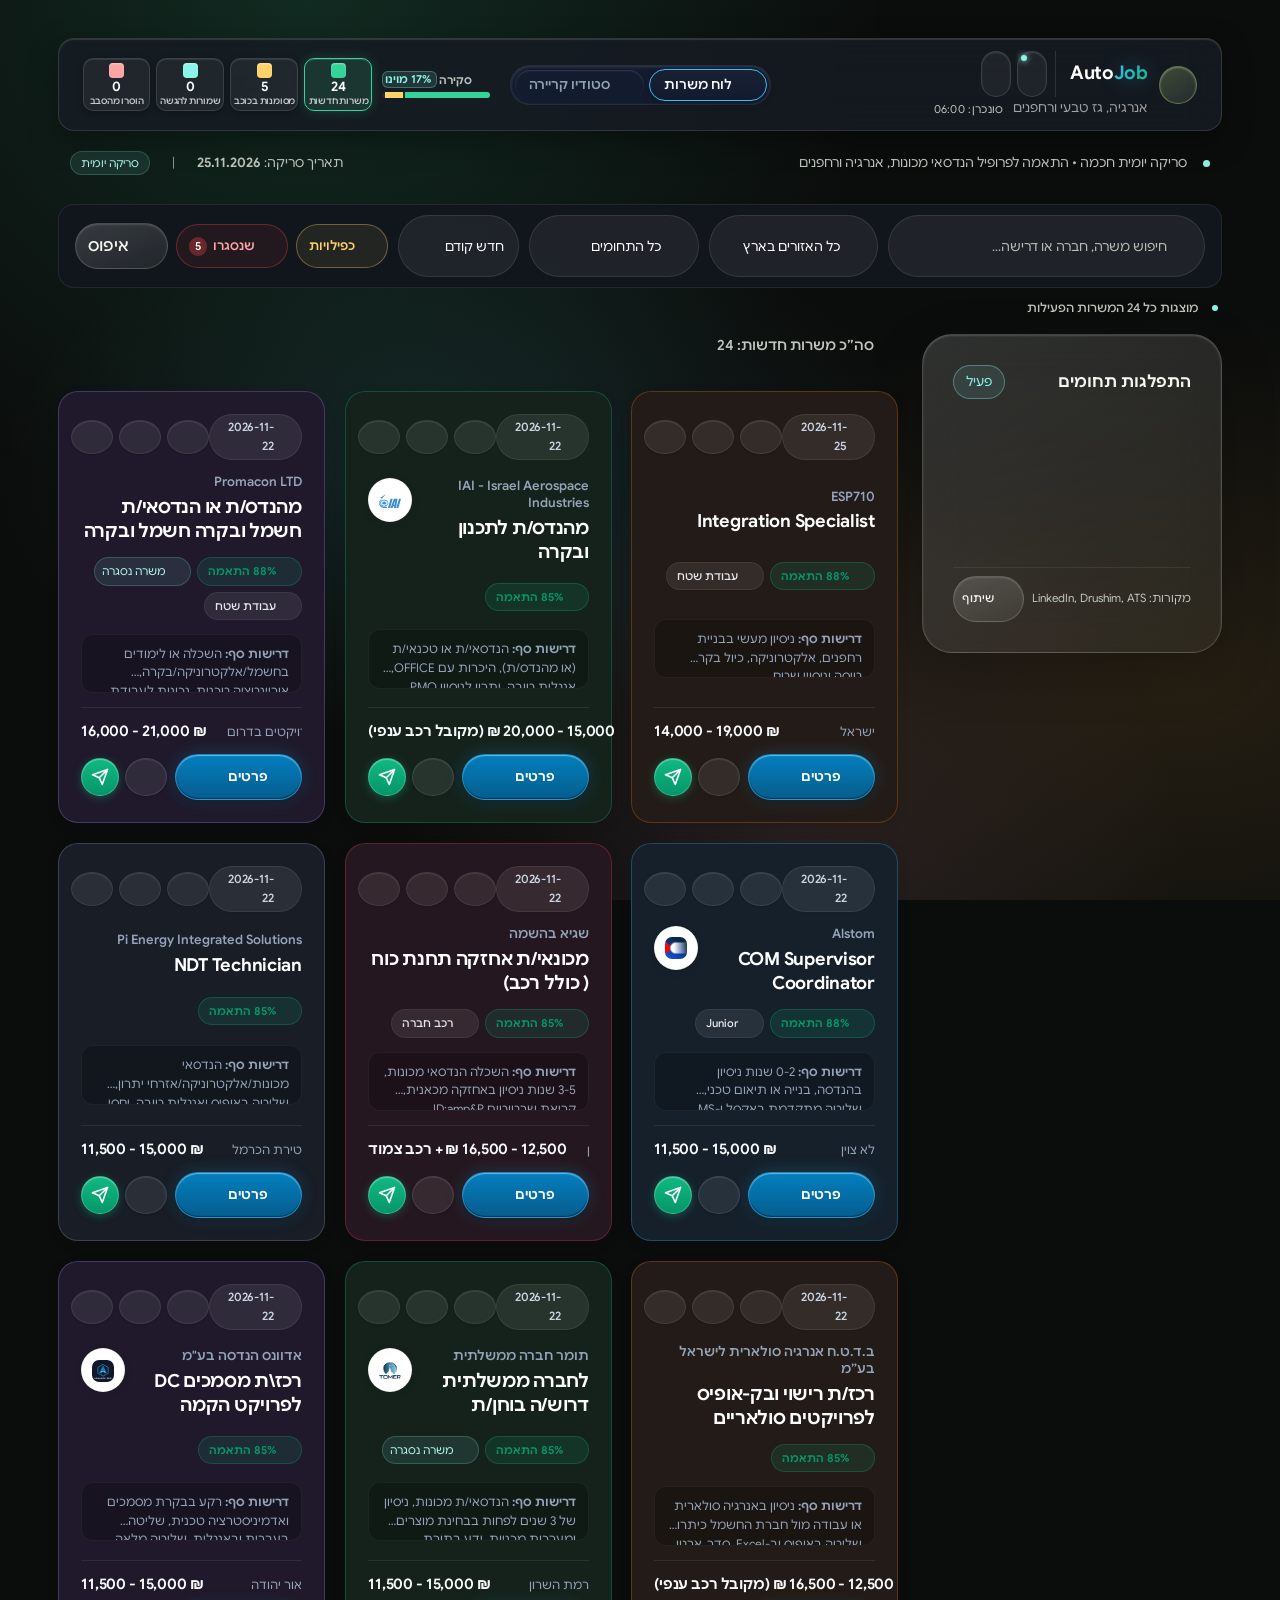
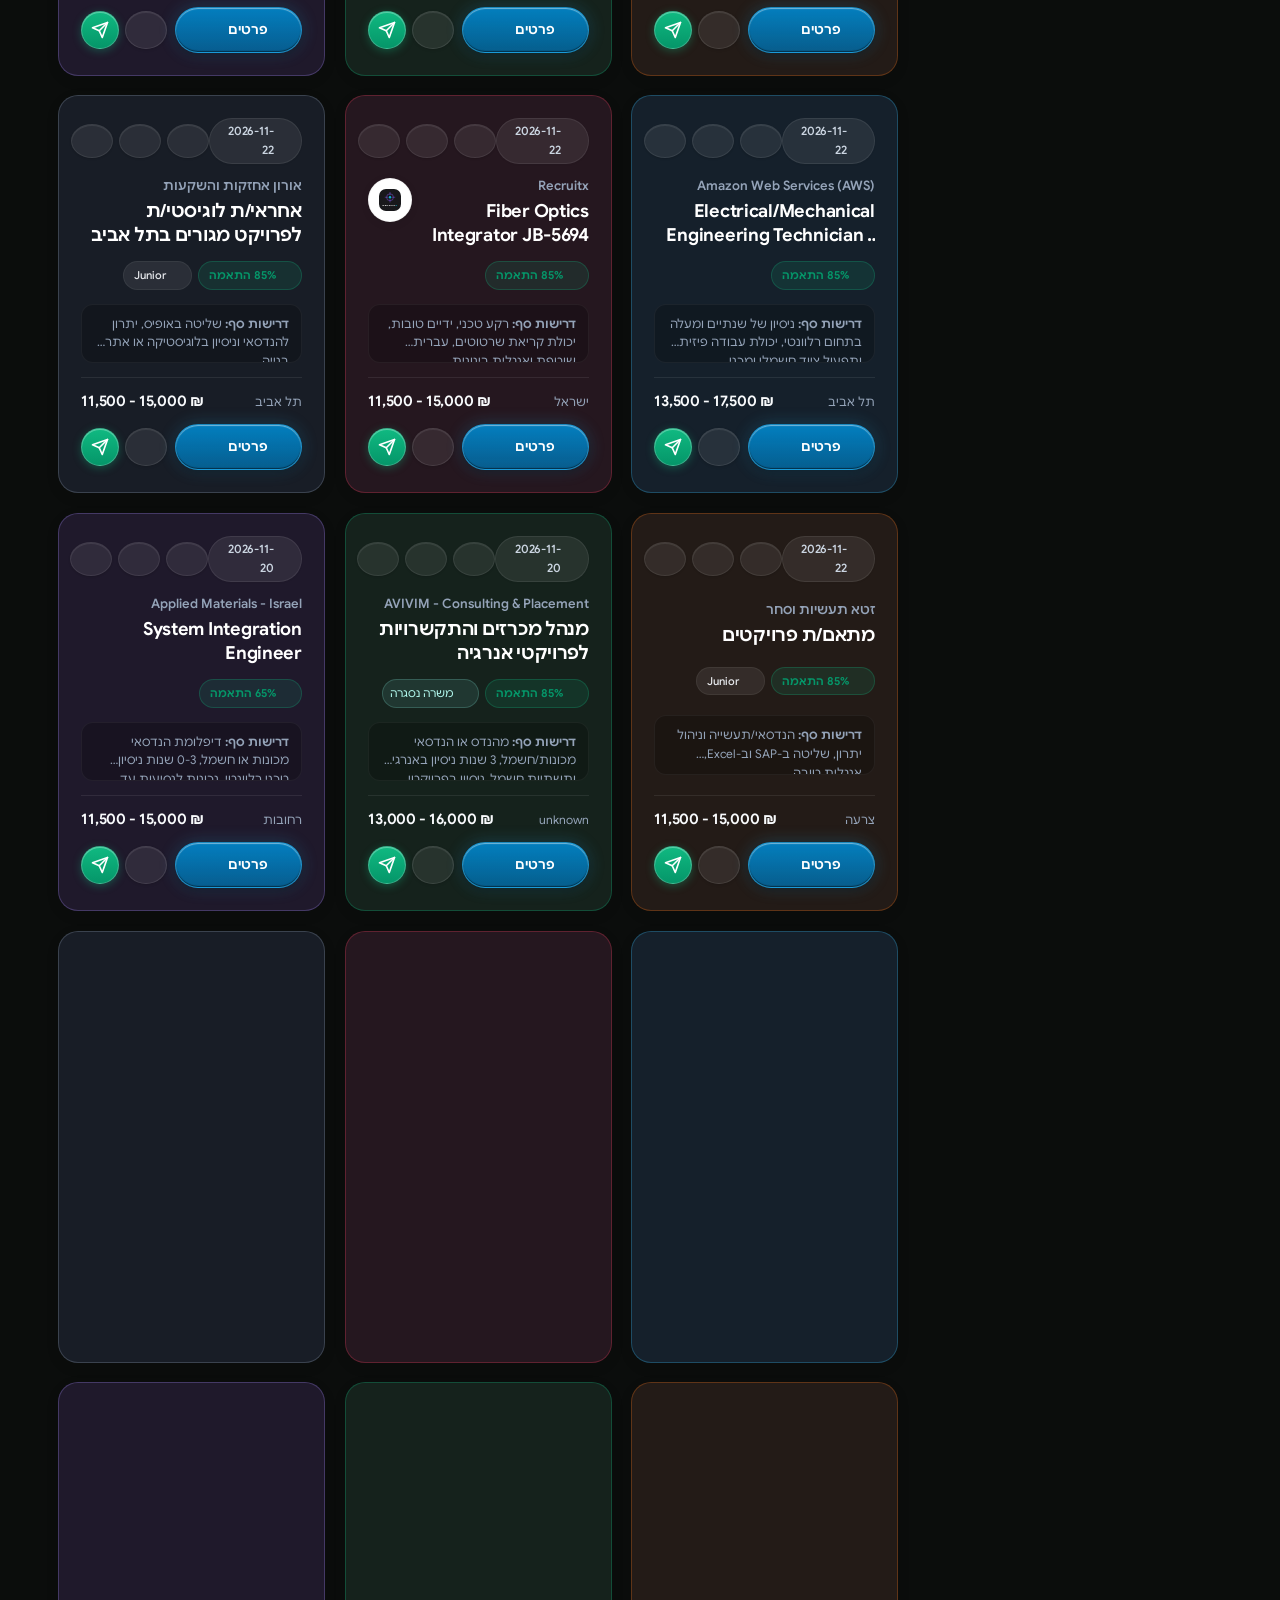
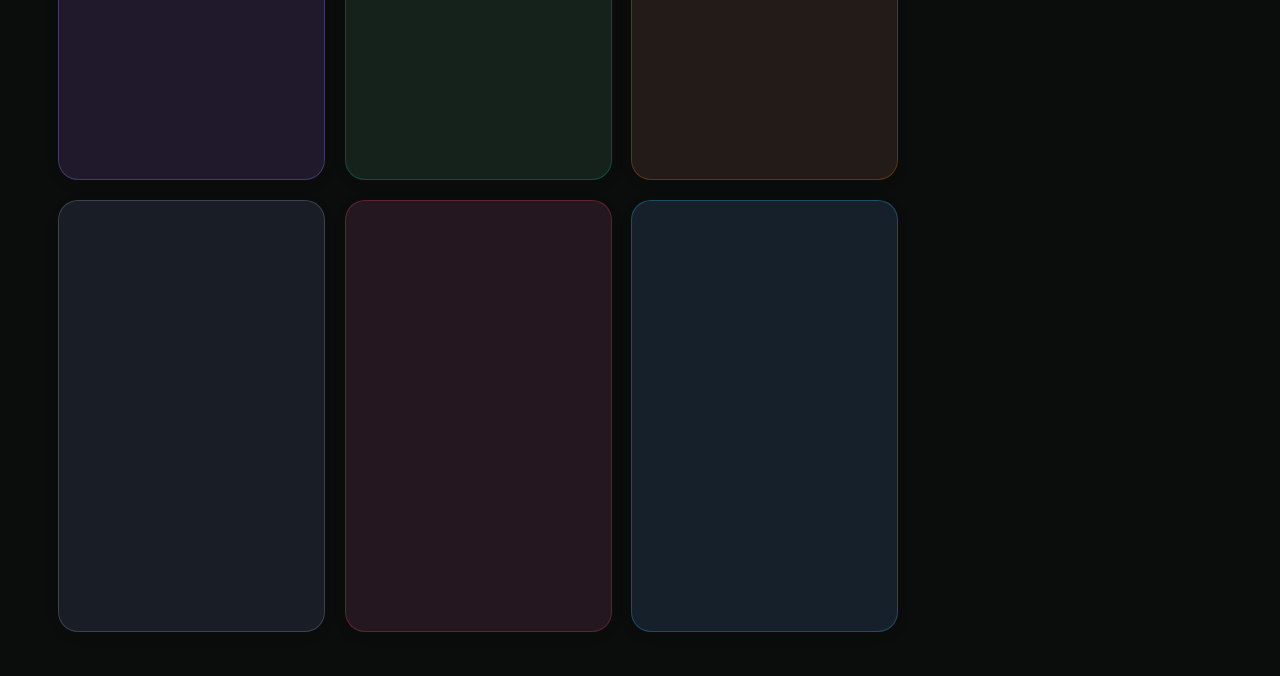
==== commit 767984c9: "chore: save job evaluations and dashboard [skip ci]" ====
--- a/docs/index.html
+++ b/docs/index.html
@@ -12,8 +12,8 @@
   <link rel="stylesheet" type="text/css" href="https://cdn.jsdelivr.net/npm/@phosphor-icons/web@2.1.1/src/bold/style.css" integrity="sha384-nblAP2mo2pVPyMQZDw9Xy9Cwgs9lowushAYep4w5+Q9kF4Ibf3n0B/gCMVdR+Vqy" crossorigin="anonymous" referrerpolicy="no-referrer">
   <link rel="stylesheet" type="text/css" href="https://cdn.jsdelivr.net/npm/@phosphor-icons/web@2.1.1/src/fill/style.css" integrity="sha384-pPVoXE8ft+zxKtxIDDI7SfTK6y95NHm4qa+hKEg/hs8VkjW5IP+9/dGOPCbDpUPl" crossorigin="anonymous" referrerpolicy="no-referrer">
   <script defer src="https://cdn.jsdelivr.net/npm/chart.js@4.4.1/dist/chart.umd.min.js" integrity="sha384-9nhczxUqK87bcKHh20fSQcTGD4qq5GhayNYSYWqwBkINBhOfQLg/P5HG5lF1urn4" crossorigin="anonymous" referrerpolicy="no-referrer"></script>
-  <link rel="stylesheet" href="dashboard.css?v=20261125180807">
-  <link rel="stylesheet" href="ui-fixes.css?v=20261125180807">
+  <link rel="stylesheet" href="dashboard.css?v=20261125172908">
+  <link rel="stylesheet" href="ui-fixes.css?v=20261125172908">
 </head>
 <body dir="rtl">
 <div class="dashboard-app" dir="rtl">
@@ -67,7 +67,7 @@
       <!-- Mobile Collapsible Summary Toggle Button -->
       <button type="button" class="metrics-summary-toggle" id="metricsToggleBtn" onclick="toggleMetricsExpand()" aria-expanded="false" aria-controls="collapsibleMetricsContent" aria-label="הרחב או צמצם פירוט מטריקות">
         <div class="metrics-summary-inline">
-          <span class="metric-summary-pill lime active-pill" title="משרות חדשות"><span id="summaryNewCount">23</span> חדשות</span>
+          <span class="metric-summary-pill lime active-pill" title="משרות חדשות"><span id="summaryNewCount">24</span> חדשות</span>
           <span class="metric-summary-pill gold" title="משרות בכוכב"><span id="summaryStarredCount">6</span> בכוכב</span>
           <span class="metric-summary-pill cyan" title="משרות שמורות"><span id="summarySavedCount">52</span> שמורות</span>
           <span class="metric-summary-pill rose" title="משרות שהוסרו"><span id="summaryRejectedCount">0</span> הוסרו</span>
@@ -112,7 +112,7 @@
             <div class="stat-cube-icon lime">
               <i class="ph-duotone ph-sparkle"></i>
             </div>
-            <div class="stat-cube-count" id="statNewCount">23</div>
+            <div class="stat-cube-count" id="statNewCount">24</div>
             <div class="stat-cube-label">משרות חדשות</div>
           </button>
 
@@ -271,7 +271,7 @@
         <div class="cards-view-header" style="margin-top: 0;">
           <div class="cards-count-summary">
             <i class="ph-duotone ph-briefcase" style="font-size: 18px; color: var(--dashboard-cyan);"></i>
-            <span id="visibleJobsCountText">סה״כ משרות חדשות: 23</span>
+            <span id="visibleJobsCountText">סה״כ משרות חדשות: 24</span>
           </div>
 
           <!-- Contextual Action Buttons in Toolbar -->
@@ -1117,16 +1117,16 @@
 
   <script>
     window.__APP_CONFIG__ = {
-      build_id: "20261125180807",
+      build_id: "20261125172908",
       schema_version: "2.0.0",
       generated_at: "25.11.2026",
       report_type: "סריקה יומית",
-      jobs_data_url: "data/jobs.json?v=20261125180807",
-      catalog_data_url: "data/historical_catalog.json?v=20261125180807",
+      jobs_data_url: "data/jobs.json?v=20261125172908",
+      catalog_data_url: "data/historical_catalog.json?v=20261125172908",
       supabase_url: "https://wvwdxpttwsrdbvvtiyoh.supabase.co",
       supabase_anon_key: "eyJhbGciOiJIUzI1NiIsInR5cCI6IkpXVCJ9.eyJpc3MiOiJzdXBhYmFzZSIsInJlZiI6Ind2d2R4cHR0d3NyZGJ2dnRpeW9oIiwicm9sZSI6ImFub24iLCJpYXQiOjE3OTQyNjA0MTcsImV4cCI6MjEwOTgzNjQxN30.YUun0ttLje3gwWvOU-ACimAtX-xgbUbXhJoELCsx0V4"
     };
   </script>
-  <script src="dashboard.js?v=20261125180807" defer></script>
+  <script src="dashboard.js?v=20261125172908" defer></script>
 </body>
 </html>
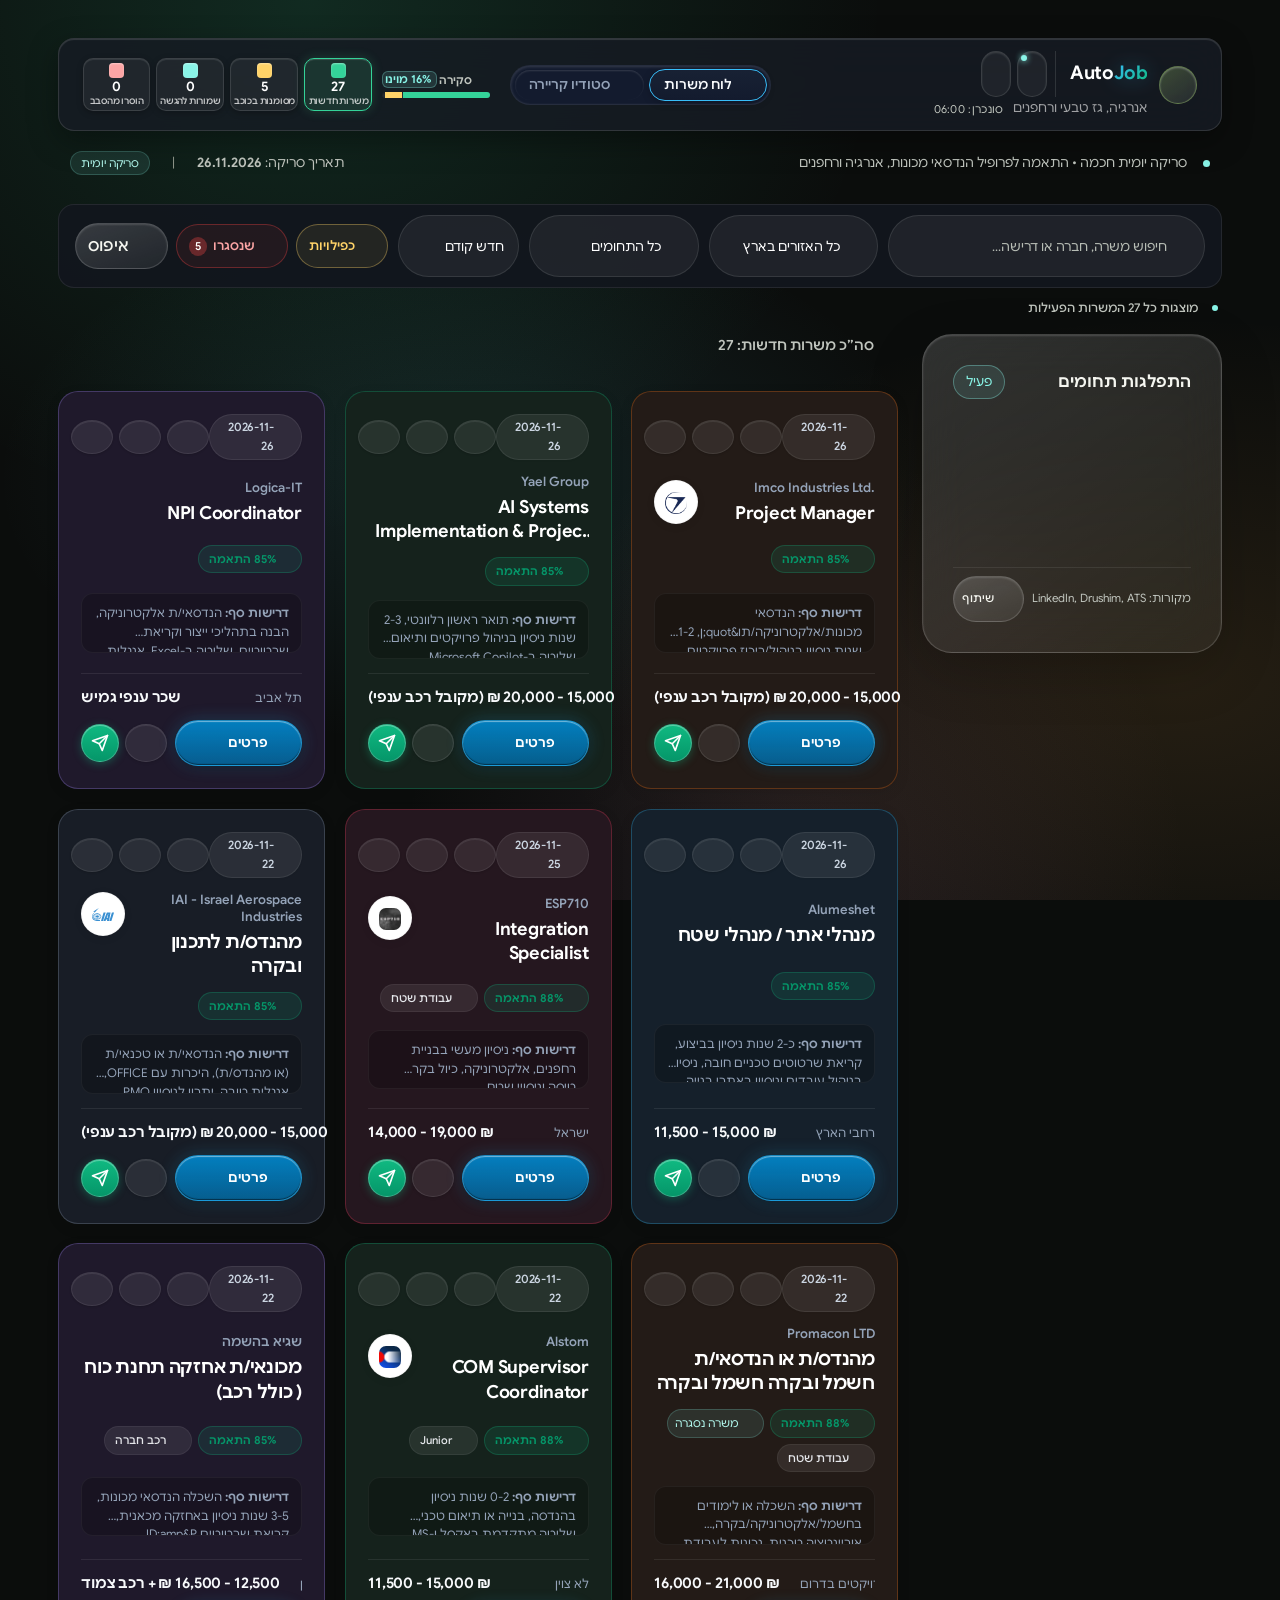
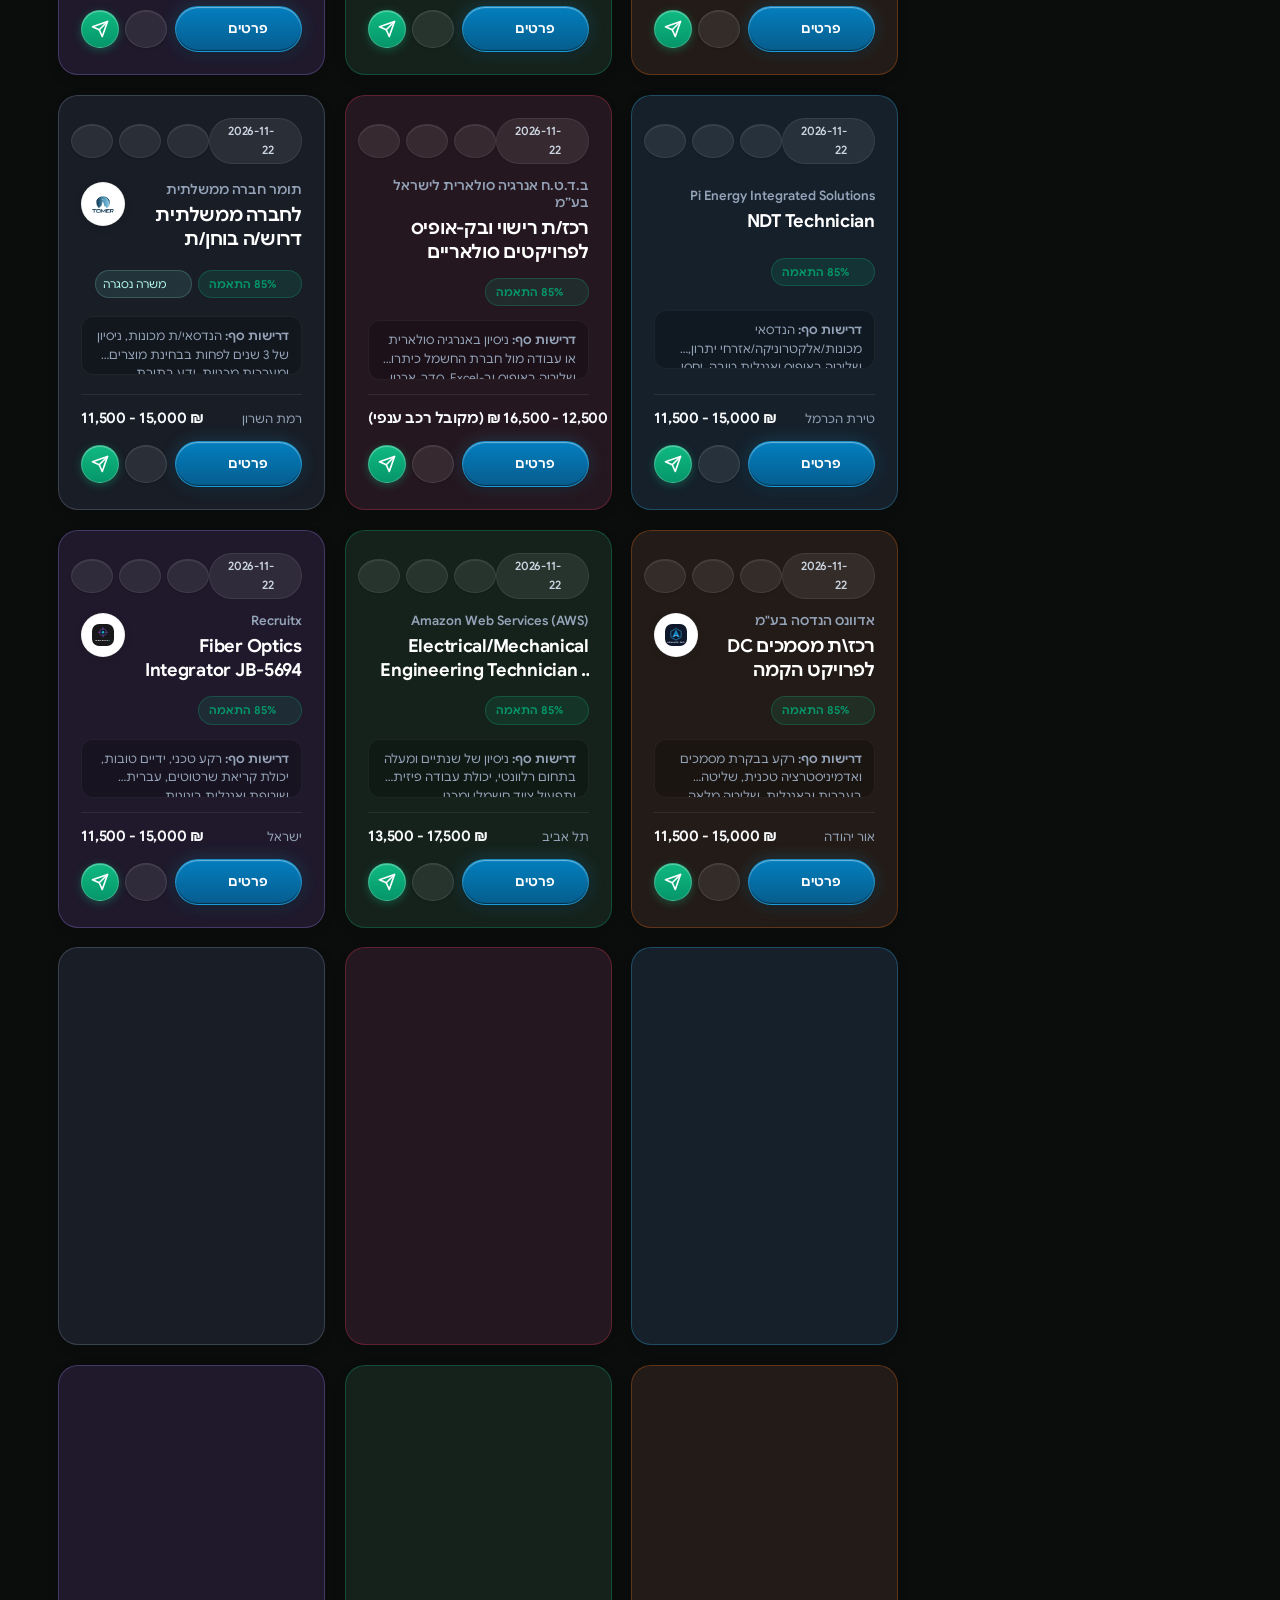
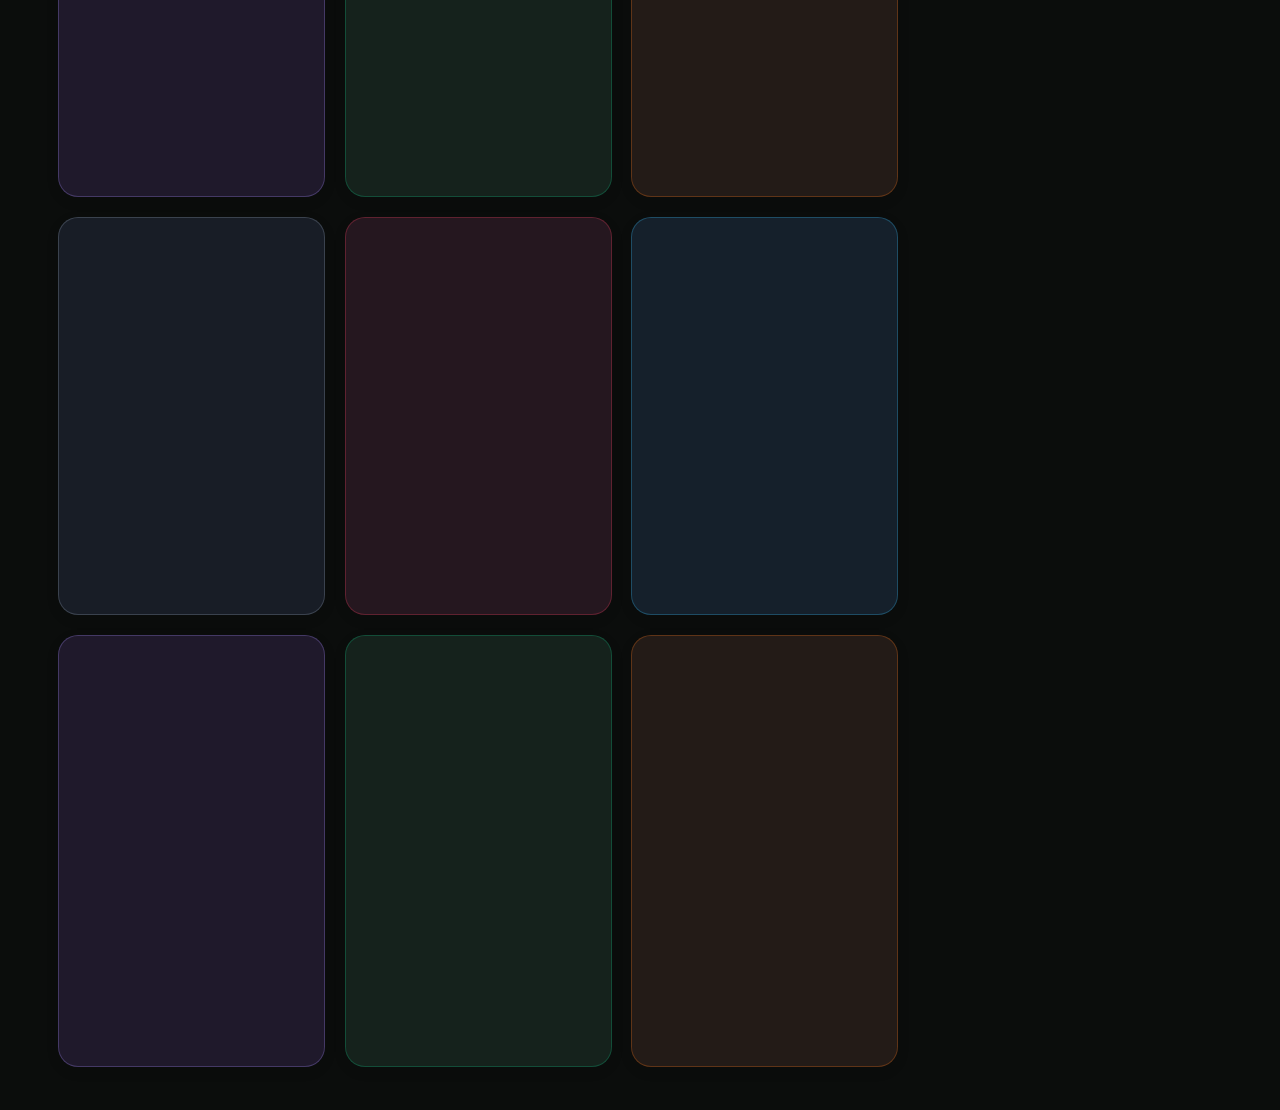
==== commit 465c99df: "chore: save job evaluations and dashboard [skip ci]" ====
--- a/docs/index.html
+++ b/docs/index.html
@@ -12,8 +12,8 @@
   <link rel="stylesheet" type="text/css" href="https://cdn.jsdelivr.net/npm/@phosphor-icons/web@2.1.1/src/bold/style.css" integrity="sha384-nblAP2mo2pVPyMQZDw9Xy9Cwgs9lowushAYep4w5+Q9kF4Ibf3n0B/gCMVdR+Vqy" crossorigin="anonymous" referrerpolicy="no-referrer">
   <link rel="stylesheet" type="text/css" href="https://cdn.jsdelivr.net/npm/@phosphor-icons/web@2.1.1/src/fill/style.css" integrity="sha384-pPVoXE8ft+zxKtxIDDI7SfTK6y95NHm4qa+hKEg/hs8VkjW5IP+9/dGOPCbDpUPl" crossorigin="anonymous" referrerpolicy="no-referrer">
   <script defer src="https://cdn.jsdelivr.net/npm/chart.js@4.4.1/dist/chart.umd.min.js" integrity="sha384-9nhczxUqK87bcKHh20fSQcTGD4qq5GhayNYSYWqwBkINBhOfQLg/P5HG5lF1urn4" crossorigin="anonymous" referrerpolicy="no-referrer"></script>
-  <link rel="stylesheet" href="dashboard.css?v=20261125172908">
-  <link rel="stylesheet" href="ui-fixes.css?v=20261125172908">
+  <link rel="stylesheet" href="dashboard.css?v=20261126003158">
+  <link rel="stylesheet" href="ui-fixes.css?v=20261126003158">
 </head>
 <body dir="rtl">
 <div class="dashboard-app" dir="rtl">
@@ -41,7 +41,7 @@
         </div>
         <div class="brand-subtitle-row">
           <span class="brand-subtitle profile-subtitle">אנרגיה, גז טבעי ורחפנים</span>
-          <span class="sync-time-chip" id="lastSyncTimeChip" title="מועד סנכרון אחרון">עודכן: 25.11.2026</span>
+          <span class="sync-time-chip" id="lastSyncTimeChip" title="מועד סנכרון אחרון">עודכן: 26.11.2026</span>
         </div>
       </div>
     </div>
@@ -67,7 +67,7 @@
       <!-- Mobile Collapsible Summary Toggle Button -->
       <button type="button" class="metrics-summary-toggle" id="metricsToggleBtn" onclick="toggleMetricsExpand()" aria-expanded="false" aria-controls="collapsibleMetricsContent" aria-label="הרחב או צמצם פירוט מטריקות">
         <div class="metrics-summary-inline">
-          <span class="metric-summary-pill lime active-pill" title="משרות חדשות"><span id="summaryNewCount">24</span> חדשות</span>
+          <span class="metric-summary-pill lime active-pill" title="משרות חדשות"><span id="summaryNewCount">27</span> חדשות</span>
           <span class="metric-summary-pill gold" title="משרות בכוכב"><span id="summaryStarredCount">6</span> בכוכב</span>
           <span class="metric-summary-pill cyan" title="משרות שמורות"><span id="summarySavedCount">52</span> שמורות</span>
           <span class="metric-summary-pill rose" title="משרות שהוסרו"><span id="summaryRejectedCount">0</span> הוסרו</span>
@@ -112,7 +112,7 @@
             <div class="stat-cube-icon lime">
               <i class="ph-duotone ph-sparkle"></i>
             </div>
-            <div class="stat-cube-count" id="statNewCount">24</div>
+            <div class="stat-cube-count" id="statNewCount">27</div>
             <div class="stat-cube-label">משרות חדשות</div>
           </button>
 
@@ -156,7 +156,7 @@
         <span class="dashboard-local">סריקה יומית חכמה • התאמה לפרופיל הנדסאי מכונות, אנרגיה ורחפנים</span>
       </div>
       <div style="display: flex; align-items: center; gap: 10px;">
-        <span>תאריך סריקה: <strong>25.11.2026</strong></span>
+        <span>תאריך סריקה: <strong>26.11.2026</strong></span>
         <span class="dashboard-divider">|</span>
         <span class="dashboard-chip" style="font-size: 11px; padding: 2px 10px;">סריקה יומית</span>
       </div>
@@ -271,7 +271,7 @@
         <div class="cards-view-header" style="margin-top: 0;">
           <div class="cards-count-summary">
             <i class="ph-duotone ph-briefcase" style="font-size: 18px; color: var(--dashboard-cyan);"></i>
-            <span id="visibleJobsCountText">סה״כ משרות חדשות: 24</span>
+            <span id="visibleJobsCountText">סה״כ משרות חדשות: 27</span>
           </div>
 
           <!-- Contextual Action Buttons in Toolbar -->
@@ -1117,16 +1117,16 @@
 
   <script>
     window.__APP_CONFIG__ = {
-      build_id: "20261125172908",
+      build_id: "20261126003158",
       schema_version: "2.0.0",
-      generated_at: "25.11.2026",
+      generated_at: "26.11.2026",
       report_type: "סריקה יומית",
-      jobs_data_url: "data/jobs.json?v=20261125172908",
-      catalog_data_url: "data/historical_catalog.json?v=20261125172908",
+      jobs_data_url: "data/jobs.json?v=20261126003158",
+      catalog_data_url: "data/historical_catalog.json?v=20261126003158",
       supabase_url: "https://wvwdxpttwsrdbvvtiyoh.supabase.co",
       supabase_anon_key: "eyJhbGciOiJIUzI1NiIsInR5cCI6IkpXVCJ9.eyJpc3MiOiJzdXBhYmFzZSIsInJlZiI6Ind2d2R4cHR0d3NyZGJ2dnRpeW9oIiwicm9sZSI6ImFub24iLCJpYXQiOjE3OTQyNjA0MTcsImV4cCI6MjEwOTgzNjQxN30.YUun0ttLje3gwWvOU-ACimAtX-xgbUbXhJoELCsx0V4"
     };
   </script>
-  <script src="dashboard.js?v=20261125172908" defer></script>
+  <script src="dashboard.js?v=20261126003158" defer></script>
 </body>
 </html>
--- a/docs/dashboard.css
+++ b/docs/dashboard.css
@@ -2224,15 +2224,72 @@
       align-items: center;
       gap: 10px;
       width: 100%;
+      margin-top: 8px;
     }
     .job-modal-bottom-bar .job-actions-bottom-row .btn-apply.btn-apply-elegant {
-      flex: 1;
+      flex: 1 1 auto;
+      width: auto;
       height: 44px;
       min-height: 44px;
       border-radius: 12px;
       font-size: 14px;
       font-weight: 700;
       gap: 8px;
+      background: linear-gradient(135deg, #059669 0%, #047857 100%) !important;
+      border: 1px solid rgba(52, 211, 153, 0.5) !important;
+      color: #ffffff !important;
+      box-shadow: 0 2px 10px rgba(4, 120, 87, 0.35);
+      display: inline-flex;
+      align-items: center;
+      justify-content: center;
+      white-space: nowrap;
+      text-decoration: none;
+      box-sizing: border-box;
+    }
+    .job-modal-bottom-bar .job-actions-bottom-row .btn-open-in-studio {
+      flex: 0 0 auto;
+      height: 44px;
+      min-height: 44px;
+      border-radius: 12px;
+      padding: 0 16px;
+      font-size: 13.5px;
+      font-weight: 600;
+      display: inline-flex;
+      align-items: center;
+      justify-content: center;
+      gap: 6px;
+      color: var(--accent-primary) !important;
+      border: 1px solid rgba(139, 92, 246, 0.45) !important;
+      background: rgba(139, 92, 246, 0.08) !important;
+      box-sizing: border-box;
+      white-space: nowrap;
+      cursor: pointer;
+      transition: background-color 150ms ease, border-color 150ms ease;
+    }
+    @media (hover: hover) {
+      .job-modal-bottom-bar .job-actions-bottom-row .btn-open-in-studio:hover {
+        background: rgba(139, 92, 246, 0.18) !important;
+        border-color: rgba(139, 92, 246, 0.7) !important;
+      }
+    }
+    .job-modal-bottom-bar .job-actions-bottom-row .btn-alt-source {
+      flex: 0 0 auto;
+      height: 44px;
+      min-height: 44px;
+      border-radius: 12px;
+      padding: 0 14px;
+      font-size: 13px;
+      font-weight: 600;
+      display: inline-flex;
+      align-items: center;
+      justify-content: center;
+      gap: 6px;
+      color: var(--dashboard-gold) !important;
+      border: 1px solid rgba(255, 211, 104, 0.4) !important;
+      background: rgba(255, 211, 104, 0.08) !important;
+      box-sizing: border-box;
+      white-space: nowrap;
+      text-decoration: none;
     }
 
     .job-modal-bottom-bar .btn-apply {
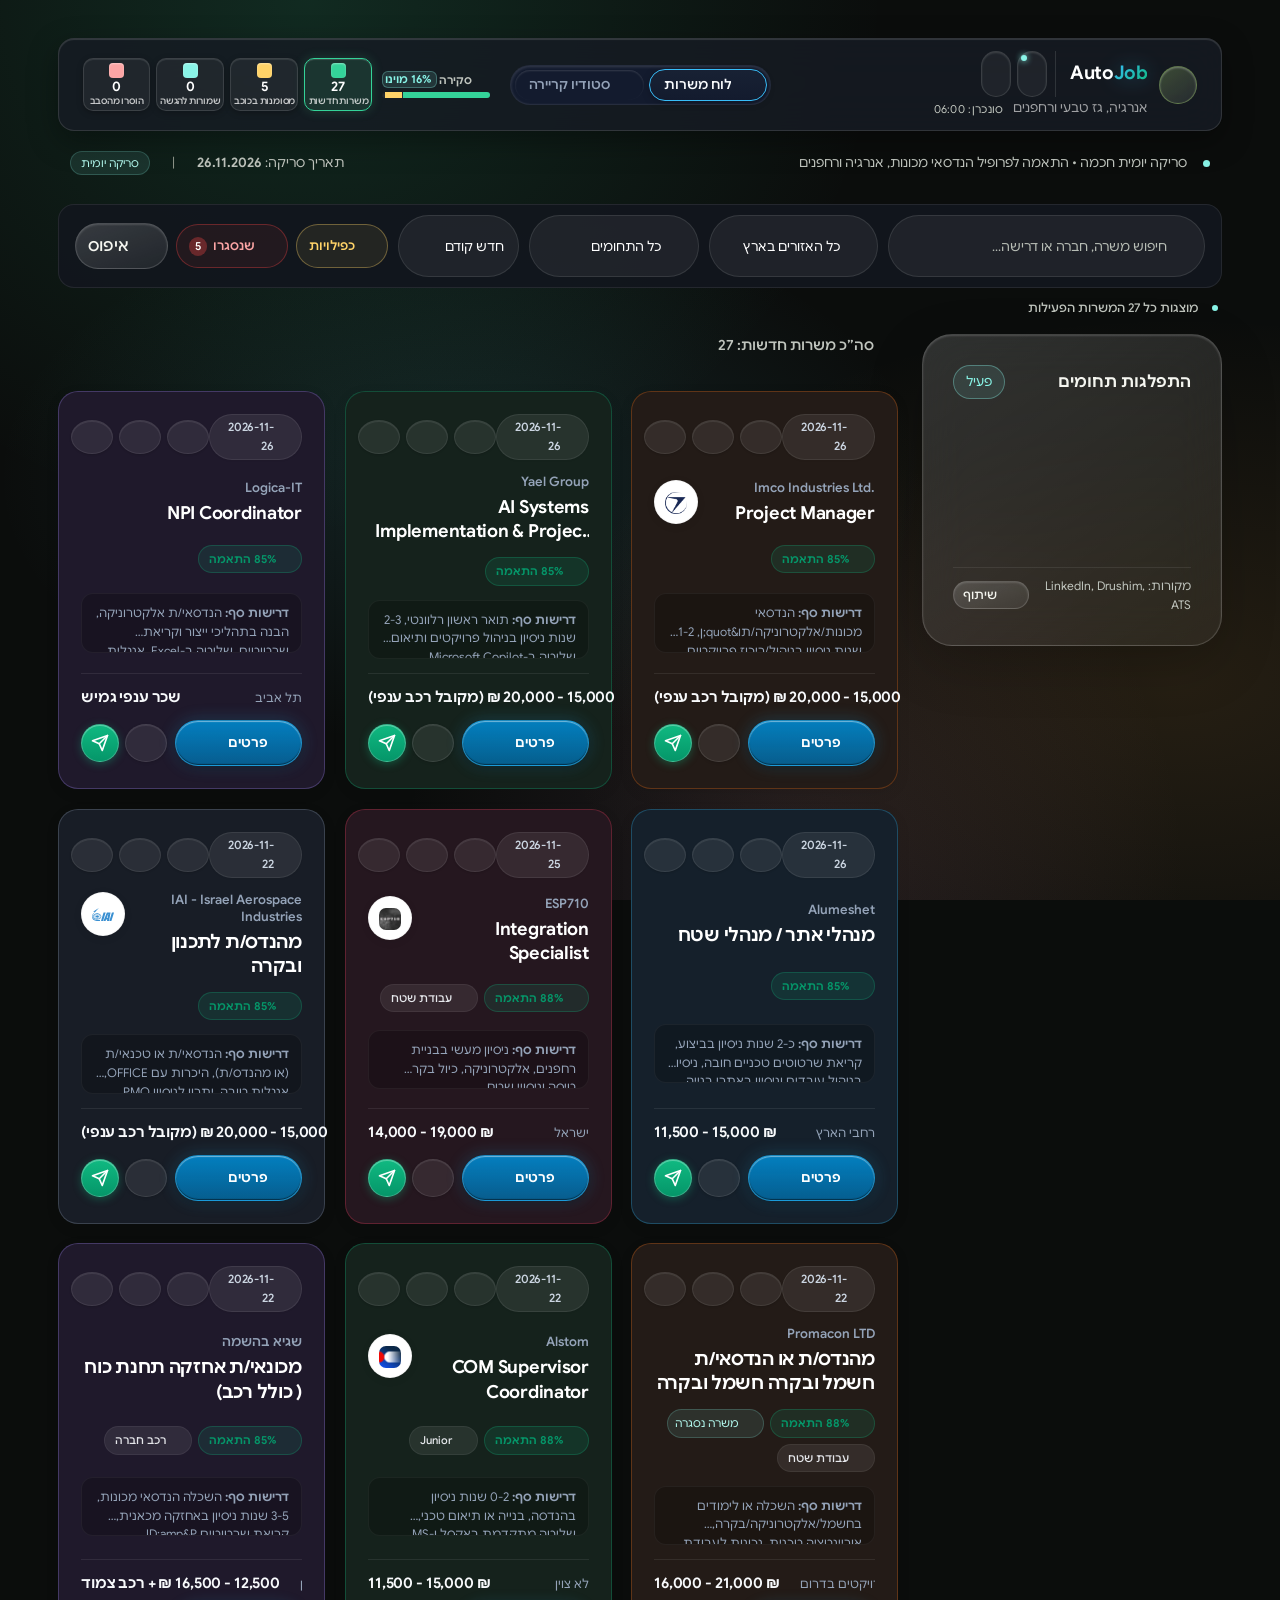
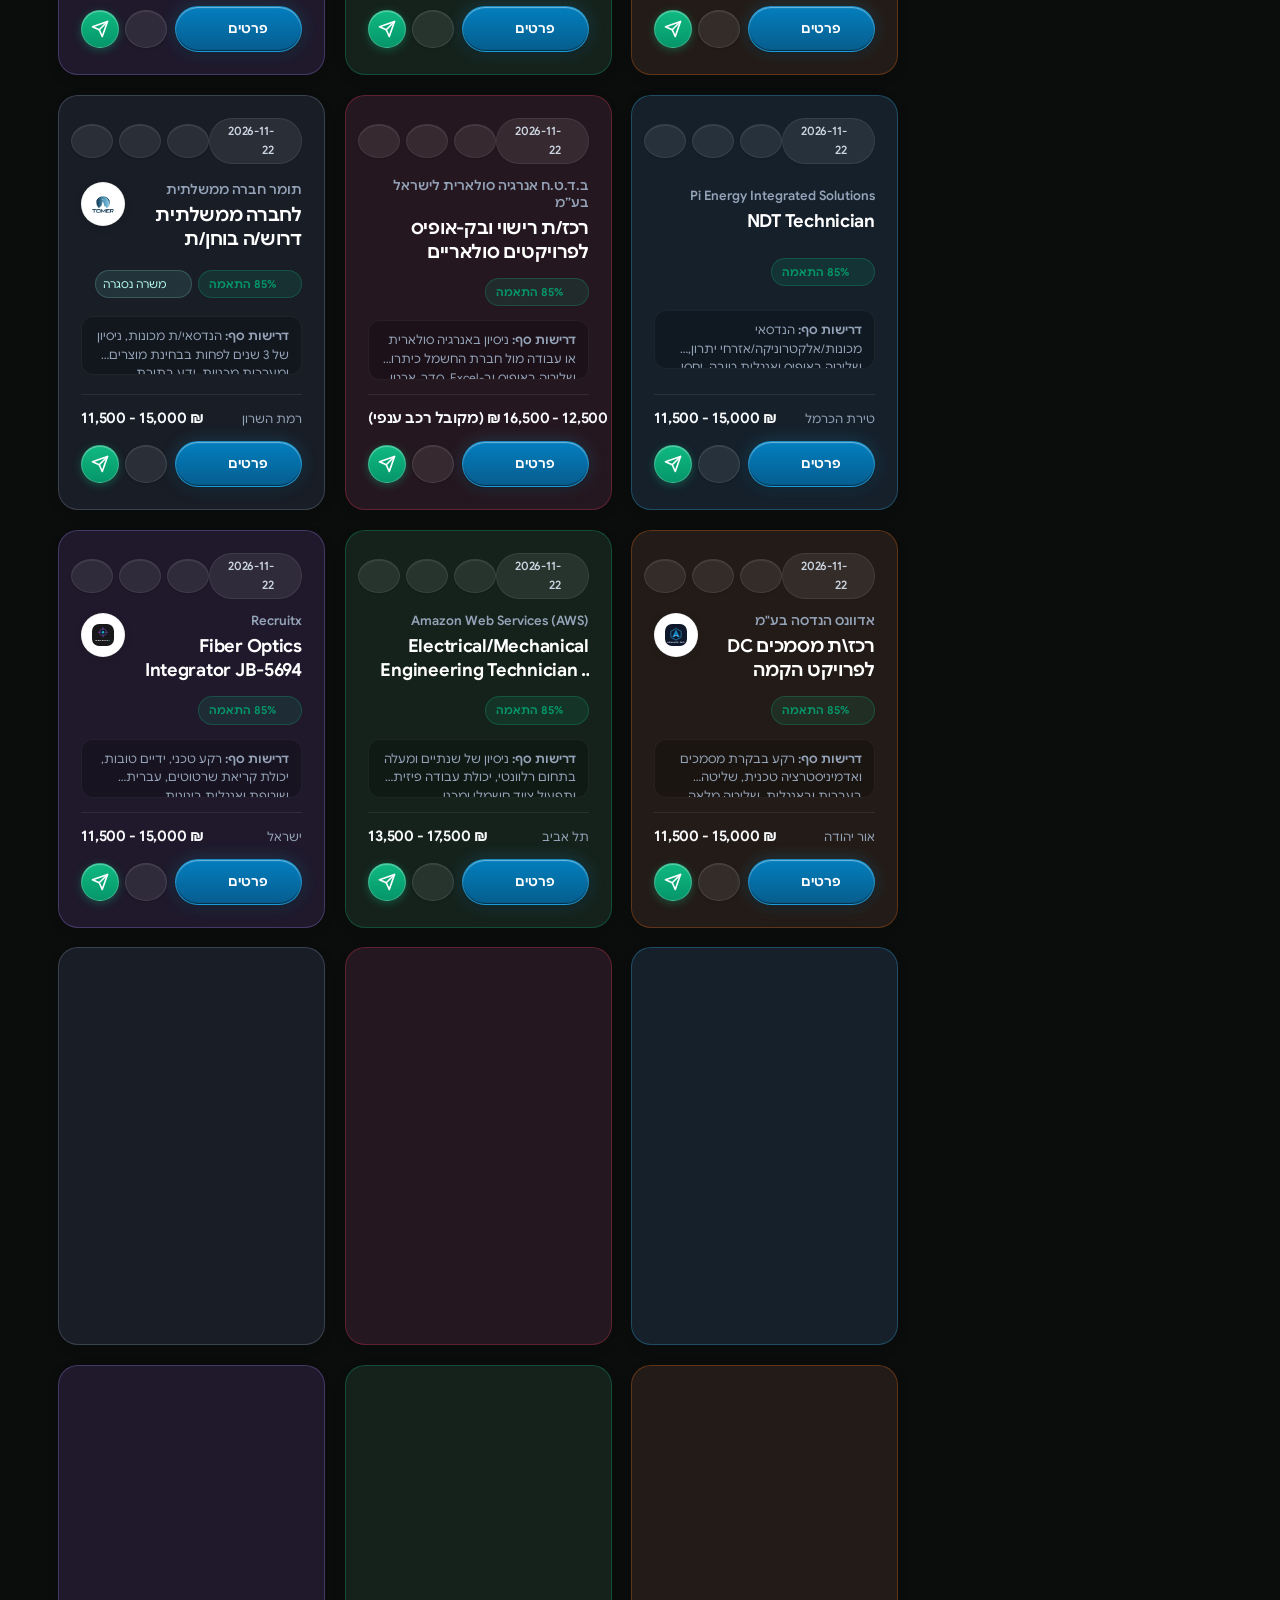
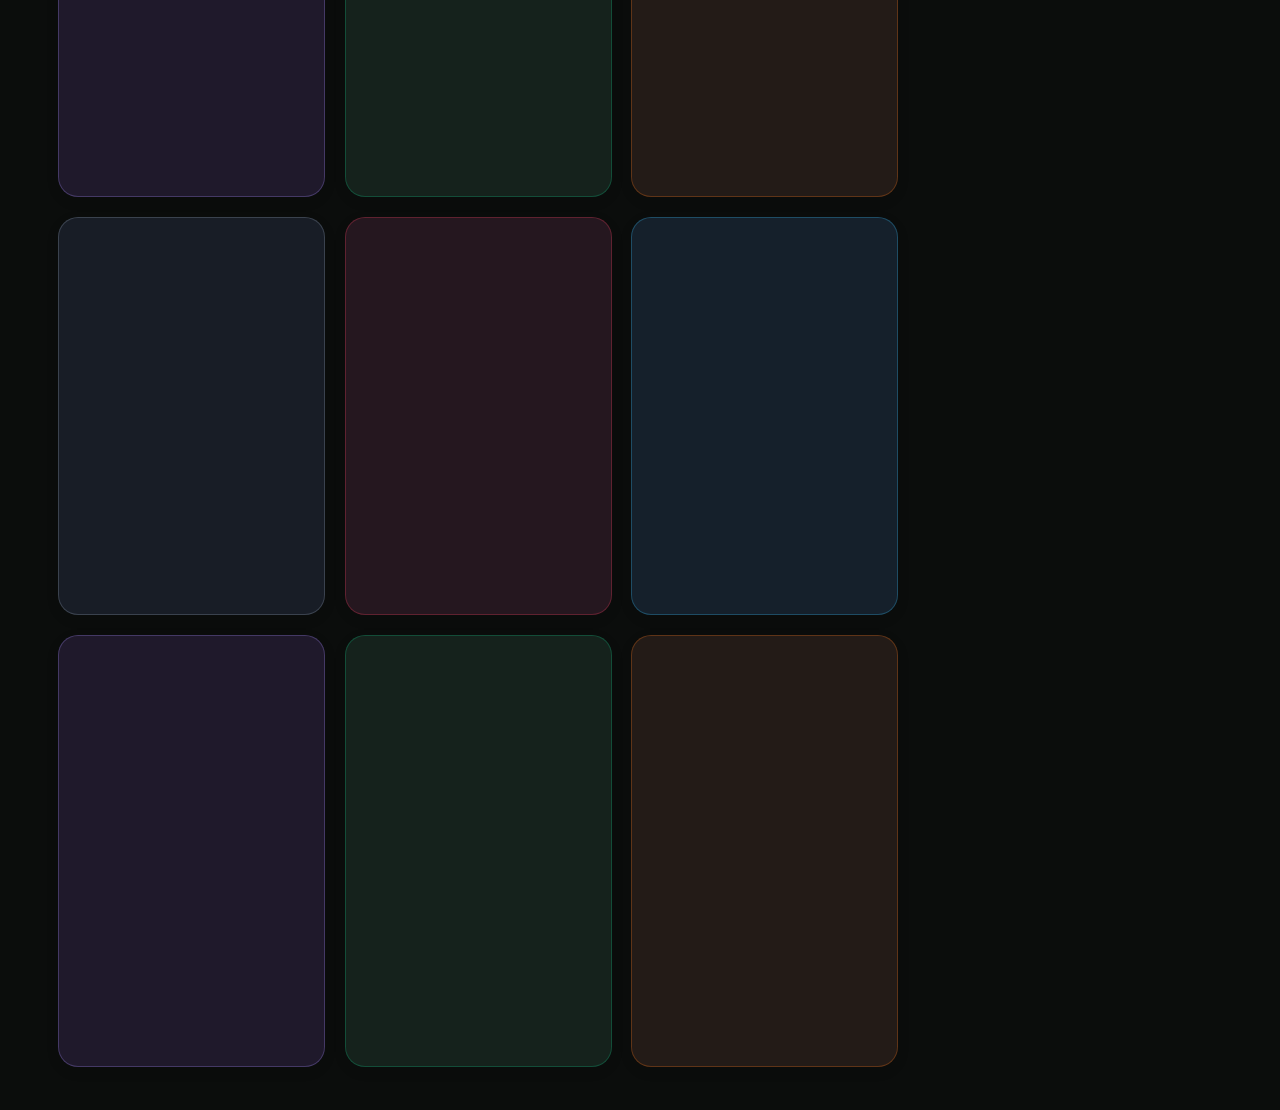
==== commit 8351e1a0: "fix(ui): stabilize sector chart title, palette tokens, and bar geometry (TASK-109) Resolve awkward m" ====
--- a/docs/index.html
+++ b/docs/index.html
@@ -12,8 +12,8 @@
   <link rel="stylesheet" type="text/css" href="https://cdn.jsdelivr.net/npm/@phosphor-icons/web@2.1.1/src/bold/style.css" integrity="sha384-nblAP2mo2pVPyMQZDw9Xy9Cwgs9lowushAYep4w5+Q9kF4Ibf3n0B/gCMVdR+Vqy" crossorigin="anonymous" referrerpolicy="no-referrer">
   <link rel="stylesheet" type="text/css" href="https://cdn.jsdelivr.net/npm/@phosphor-icons/web@2.1.1/src/fill/style.css" integrity="sha384-pPVoXE8ft+zxKtxIDDI7SfTK6y95NHm4qa+hKEg/hs8VkjW5IP+9/dGOPCbDpUPl" crossorigin="anonymous" referrerpolicy="no-referrer">
   <script defer src="https://cdn.jsdelivr.net/npm/chart.js@4.4.1/dist/chart.umd.min.js" integrity="sha384-9nhczxUqK87bcKHh20fSQcTGD4qq5GhayNYSYWqwBkINBhOfQLg/P5HG5lF1urn4" crossorigin="anonymous" referrerpolicy="no-referrer"></script>
-  <link rel="stylesheet" href="dashboard.css?v=20261126003158">
-  <link rel="stylesheet" href="ui-fixes.css?v=20261126003158">
+  <link rel="stylesheet" href="dashboard.css?v=20261126164422">
+  <link rel="stylesheet" href="ui-fixes.css?v=20261126164422">
 </head>
 <body dir="rtl">
 <div class="dashboard-app" dir="rtl">
@@ -250,15 +250,15 @@
         <!-- Sector Distribution Card -->
         <div class="dashboard-card" style="margin-bottom: 0; display: flex; flex-direction: column;">
           <div style="display: flex; justify-content: space-between; align-items: center; margin-bottom: 8px;">
-            <h3 id="chartTitle" style="margin: 0; font-size: 16px; font-weight: 700;">התפלגות תחומים</h3>
+            <h3 id="chartTitle" style="margin: 0; font-size: 16px; font-weight: 700; white-space: nowrap;">התפלגות תחומים</h3>
             <span id="chartChip" class="dashboard-chip" style="color: var(--dashboard-cyan); border-color: rgba(137, 244, 231, 0.35);">פעיל</span>
           </div>
           <div style="flex: 1; display: flex; flex-direction: column; justify-content: center; min-height: 150px;">
             <canvas id="sectorChart" style="max-height: 150px; width: 100%;"></canvas>
           </div>
-          <div style="display: flex; justify-content: space-between; align-items: center; margin-top: 10px; padding-top: 8px; border-top: 1px solid rgba(255, 255, 255, 0.08); font-size: 11.5px; color: var(--dashboard-muted);">
+          <div style="display: flex; justify-content: space-between; align-items: center; margin-top: 10px; padding-top: 8px; border-top: 1px solid rgba(255, 255, 255, 0.08); font-size: 12px; color: var(--dashboard-muted);">
             <span>מקורות: LinkedIn, Drushim, ATS</span>
-            <button type="button" onclick="shareSyncLink()" class="dashboard-chip" aria-label="שיתוף קישור סנכרון" title="שיתוף קישור סנכרון" style="cursor: pointer; font-size: 11px; padding: 2px 8px;">
+            <button type="button" onclick="shareSyncLink()" class="dashboard-chip" aria-label="שיתוף קישור סנכרון" title="שיתוף קישור סנכרון" style="cursor: pointer; font-size: 12px; padding: 4px 10px; min-height: 28px;">
               <i class="ph-duotone ph-share-network"></i> שיתוף
             </button>
           </div>
@@ -1117,16 +1117,16 @@
 
   <script>
     window.__APP_CONFIG__ = {
-      build_id: "20261126003158",
+      build_id: "20261126164422",
       schema_version: "2.0.0",
       generated_at: "26.11.2026",
       report_type: "סריקה יומית",
-      jobs_data_url: "data/jobs.json?v=20261126003158",
-      catalog_data_url: "data/historical_catalog.json?v=20261126003158",
+      jobs_data_url: "data/jobs.json?v=20261126164422",
+      catalog_data_url: "data/historical_catalog.json?v=20261126164422",
       supabase_url: "https://wvwdxpttwsrdbvvtiyoh.supabase.co",
       supabase_anon_key: "eyJhbGciOiJIUzI1NiIsInR5cCI6IkpXVCJ9.eyJpc3MiOiJzdXBhYmFzZSIsInJlZiI6Ind2d2R4cHR0d3NyZGJ2dnRpeW9oIiwicm9sZSI6ImFub24iLCJpYXQiOjE3OTQyNjA0MTcsImV4cCI6MjEwOTgzNjQxN30.YUun0ttLje3gwWvOU-ACimAtX-xgbUbXhJoELCsx0V4"
     };
   </script>
-  <script src="dashboard.js?v=20261126003158" defer></script>
+  <script src="dashboard.js?v=20261126164422" defer></script>
 </body>
 </html>
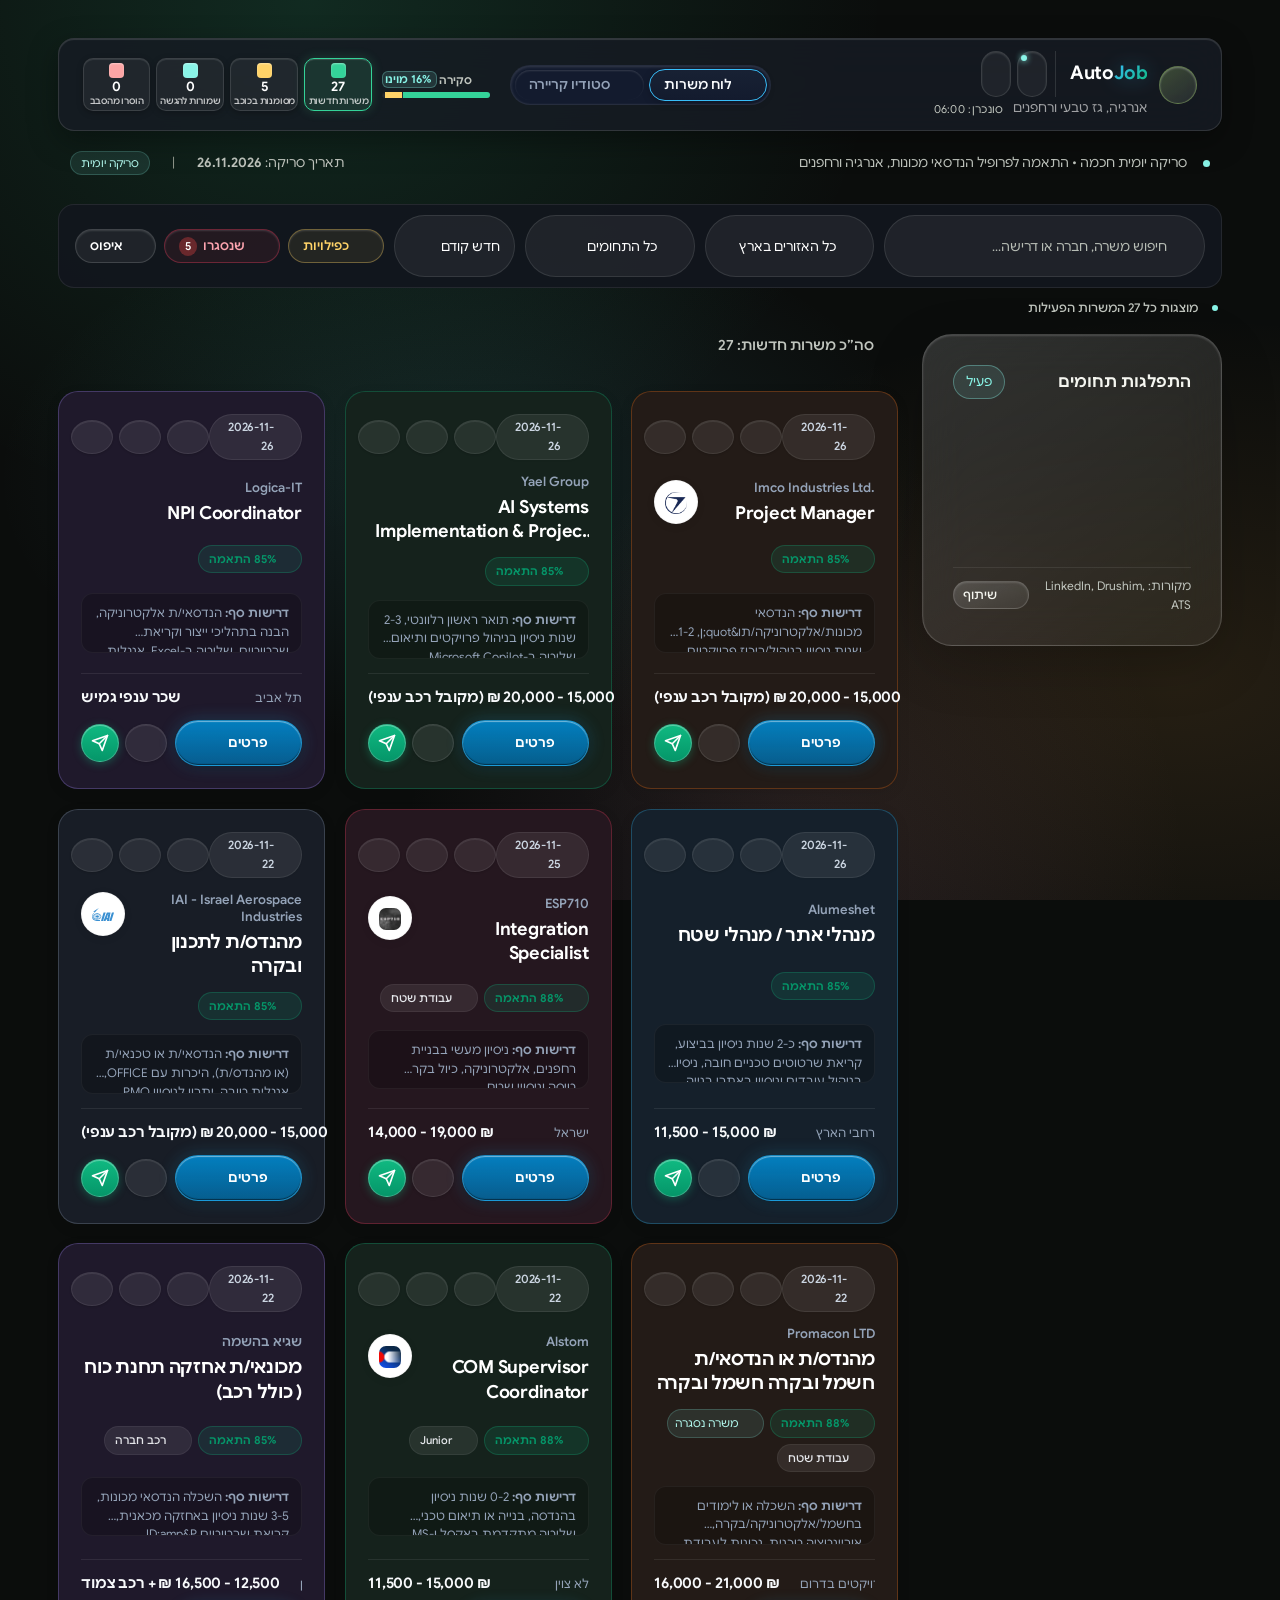
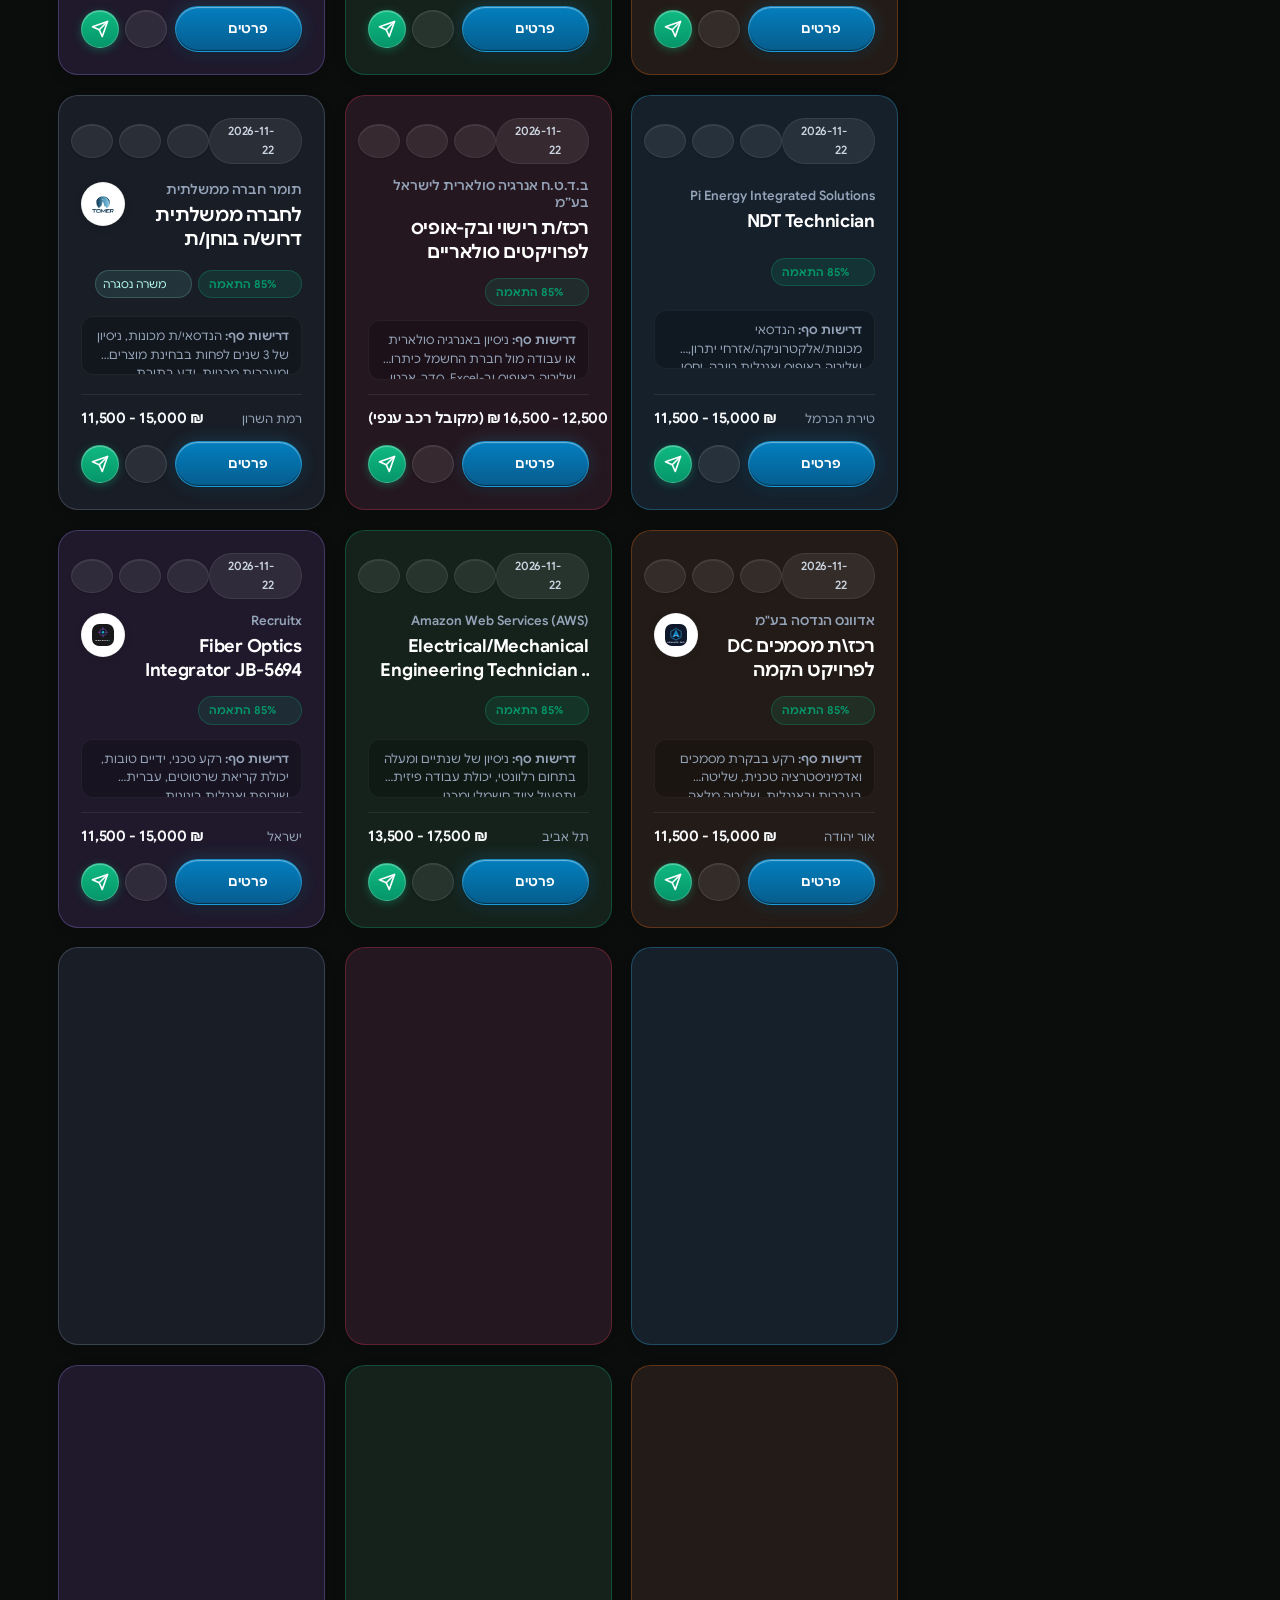
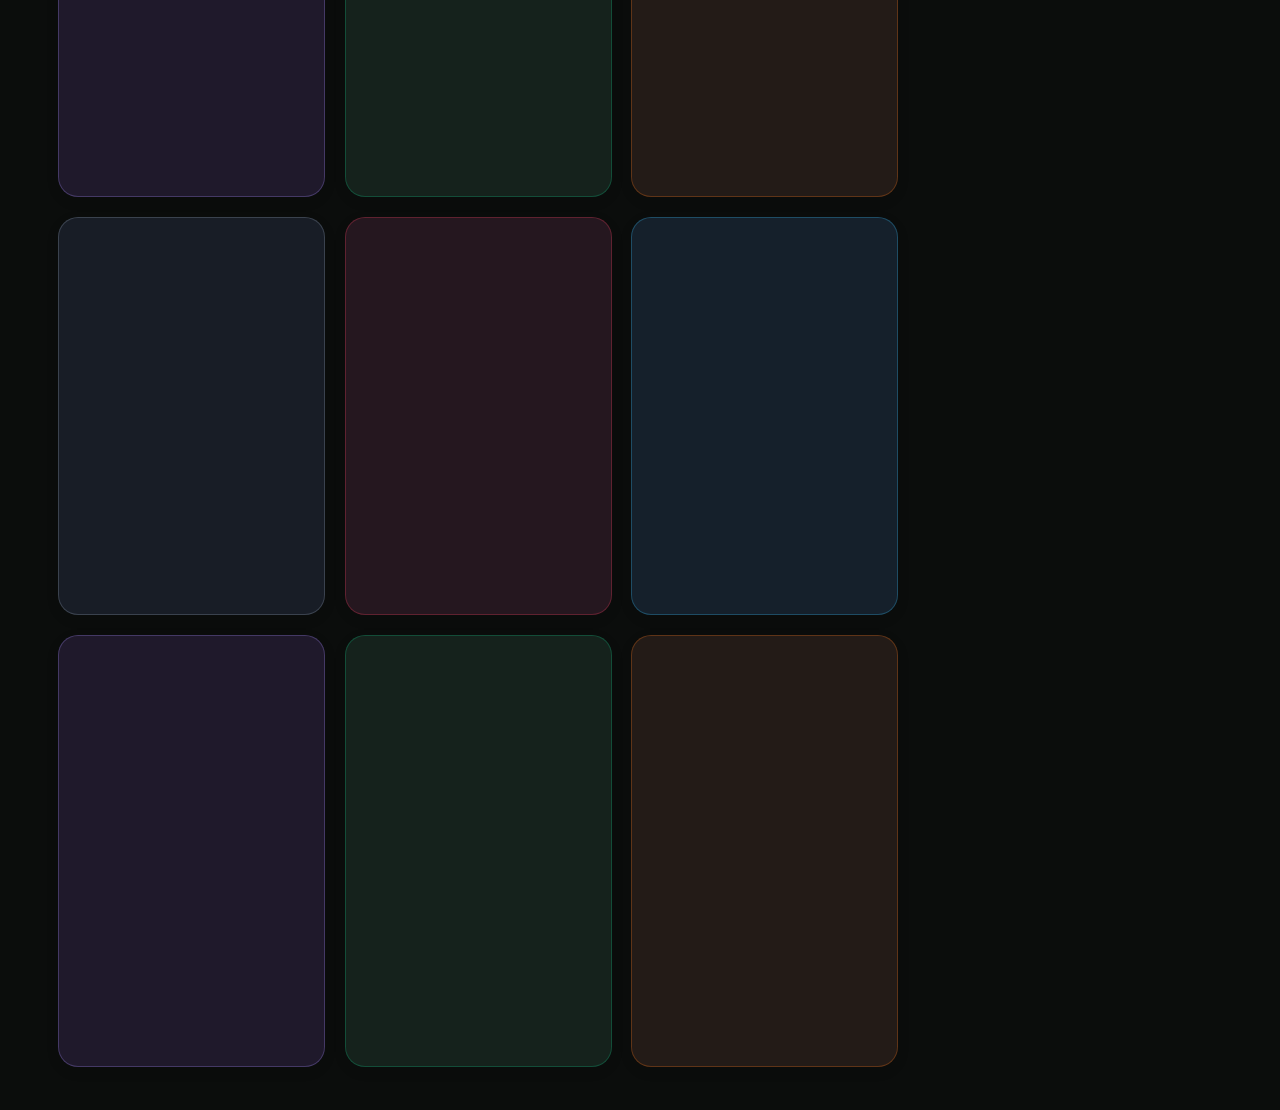
==== commit d7c7a0fe: "Add CLI flags to main.py and remove broken one-off scripts Running `python3 main.py --help` used to " ====
--- a/docs/index.html
+++ b/docs/index.html
@@ -12,8 +12,8 @@
   <link rel="stylesheet" type="text/css" href="https://cdn.jsdelivr.net/npm/@phosphor-icons/web@2.1.1/src/bold/style.css" integrity="sha384-nblAP2mo2pVPyMQZDw9Xy9Cwgs9lowushAYep4w5+Q9kF4Ibf3n0B/gCMVdR+Vqy" crossorigin="anonymous" referrerpolicy="no-referrer">
   <link rel="stylesheet" type="text/css" href="https://cdn.jsdelivr.net/npm/@phosphor-icons/web@2.1.1/src/fill/style.css" integrity="sha384-pPVoXE8ft+zxKtxIDDI7SfTK6y95NHm4qa+hKEg/hs8VkjW5IP+9/dGOPCbDpUPl" crossorigin="anonymous" referrerpolicy="no-referrer">
   <script defer src="https://cdn.jsdelivr.net/npm/chart.js@4.4.1/dist/chart.umd.min.js" integrity="sha384-9nhczxUqK87bcKHh20fSQcTGD4qq5GhayNYSYWqwBkINBhOfQLg/P5HG5lF1urn4" crossorigin="anonymous" referrerpolicy="no-referrer"></script>
-  <link rel="stylesheet" href="dashboard.css?v=20261126164422">
-  <link rel="stylesheet" href="ui-fixes.css?v=20261126164422">
+  <link rel="stylesheet" href="dashboard.css?v=20261126165500">
+  <link rel="stylesheet" href="ui-fixes.css?v=20261126165500">
 </head>
 <body dir="rtl">
 <div class="dashboard-app" dir="rtl">
@@ -166,18 +166,18 @@
     <div class="search-capsule-ribbon" role="search" aria-label="סרגל חיפוש וסינון משרות">
       <!-- Search Input Capsule -->
       <div class="search-capsule search-capsule-input-wide" id="searchInputWrapper">
-        <i class="ph-bold ph-magnifying-glass" aria-hidden="true"></i>
-        <label for="searchInput" class="sr-only" style="display:none;">חיפוש משרה</label>
+        <i class="ph-duotone ph-magnifying-glass" aria-hidden="true"></i>
+        <label for="searchInput" class="sr-only">חיפוש משרה</label>
         <input id="searchInput" type="text" placeholder="חיפוש משרה, חברה או דרישה..." oninput="onSearchInput(this.value)" aria-label="חיפוש משרה, חברה או דרישה טכנית" />
-        <button type="button" class="btn-clear-search search-clear-btn is-hidden" onclick="clearSearchInput()" title="נקה חיפוש" aria-label="נקה חיפוש" style="background: none; border: none; color: #94a3b8; cursor: pointer;">
-          <i class="ph-bold ph-x"></i>
+        <button type="button" class="btn-clear-search search-clear-btn is-hidden" onclick="clearSearchInput()" title="נקה חיפוש" aria-label="נקה חיפוש">
+          <i class="ph-duotone ph-x"></i>
         </button>
       </div>
 
       <!-- Region Filter Capsule -->
       <div class="search-capsule">
         <i class="ph-duotone ph-map-pin" aria-hidden="true"></i>
-        <label for="regionFilter" class="sr-only" style="display:none;">אזור בארץ</label>
+        <label for="regionFilter" class="sr-only">אזור בארץ</label>
         <select id="regionFilter" onchange="filterCards()" aria-label="כל האזורים בארץ" title="סינון לפי אזור בארץ">
           <option value="all">כל האזורים בארץ</option>
           <option value="center">מרכז וירושלים</option>
@@ -191,7 +191,7 @@
       <!-- Sector Filter Capsule -->
       <div class="search-capsule">
         <i class="ph-duotone ph-briefcase" aria-hidden="true"></i>
-        <label for="sectorFilter" class="sr-only" style="display:none;">תחום משרה</label>
+        <label for="sectorFilter" class="sr-only">תחום משרה</label>
         <select id="sectorFilter" onchange="filterCards()" aria-label="כל התחומים" title="סינון לפי תחום">
           <option value="all">כל התחומים</option>
           <option value="scada">בקרה ו-SCADA</option>
@@ -206,8 +206,8 @@
 
       <!-- Sort Filter Capsule -->
       <div class="search-capsule">
-        <i id="sortIcon" class="ph-duotone ph-calendar-blank" aria-hidden="true"></i>
-        <label for="sortSelect" class="sr-only" style="display:none;">אפשרות מיון</label>
+        <i id="sortIcon" class="ph-duotone ph-arrows-down-up" aria-hidden="true"></i>
+        <label for="sortSelect" class="sr-only">אפשרות מיון</label>
         <select id="sortSelect" onchange="changeSort(this.value)" title="בחר אפשרות מיון משרות" aria-label="בחר אפשרות מיון משרות">
           <option value="date_desc">חדש קודם</option>
           <option value="score_desc">ציון התאמה</option>
@@ -218,16 +218,16 @@
 
       <!-- Tools & Modals Actions -->
       <div class="search-ribbon-actions">
-        <button type="button" onclick="openDuplicatesModal()" class="tool-btn-compact" style="border-color: rgba(255, 211, 104, 0.35); color: var(--dashboard-gold); background: rgba(255, 211, 104, 0.08); border-radius: 999px; padding: 5px 12px;" title="סרוק כפילויות משרות" aria-label="בדיקת כפילויות משרות">
+        <button type="button" onclick="openDuplicatesModal()" class="ribbon-tool-btn btn-duplicates" title="סרוק כפילויות משרות" aria-label="בדיקת כפילויות משרות">
           <i class="ph-duotone ph-copy" style="font-size: 14px;"></i>
           <span>כפילויות</span>
         </button>
-        <button type="button" id="btnOpenInactiveJobsModal" onclick="openInactiveJobsModal()" class="tool-btn-compact" style="border-color: rgba(239, 68, 68, 0.35); color: #fca5a5; background: rgba(239, 68, 68, 0.08); border-radius: 999px; padding: 5px 12px;" title="סרוק משרות לא פעילות שנסגרו" aria-label="סריקת משרות לא פעילות">
+        <button type="button" id="btnOpenInactiveJobsModal" onclick="openInactiveJobsModal()" class="ribbon-tool-btn btn-inactive" title="סרוק משרות לא פעילות שנסגרו" aria-label="סריקת משרות לא פעילות">
           <i class="ph-duotone ph-link-break" style="font-size: 14px;"></i>
           <span>שנסגרו</span>
           <span id="inactiveJobsCountBadge" style="display: none; background: rgba(239, 68, 68, 0.35); color: #fff; font-size: 11px; padding: 1px 6px; border-radius: 999px; font-weight: 600;"></span>
         </button>
-        <button type="button" id="btnResetFilters" onclick="resetAllFilters()" class="dashboard-chip btn-reset-filters" title="איפוס כל המסננים והחיפוש" style="border-radius: 999px; padding: 5px 12px; cursor: pointer;">
+        <button type="button" id="btnResetFilters" onclick="resetAllFilters()" class="ribbon-tool-btn btn-reset btn-reset-filters" title="איפוס כל המסננים והחיפוש">
           <i class="ph-duotone ph-arrow-counter-clockwise"></i>
           <span>איפוס</span>
         </button>
@@ -1117,16 +1117,16 @@
 
   <script>
     window.__APP_CONFIG__ = {
-      build_id: "20261126164422",
+      build_id: "20261126165500",
       schema_version: "2.0.0",
       generated_at: "26.11.2026",
       report_type: "סריקה יומית",
-      jobs_data_url: "data/jobs.json?v=20261126164422",
-      catalog_data_url: "data/historical_catalog.json?v=20261126164422",
+      jobs_data_url: "data/jobs.json?v=20261126165500",
+      catalog_data_url: "data/historical_catalog.json?v=20261126165500",
       supabase_url: "https://wvwdxpttwsrdbvvtiyoh.supabase.co",
       supabase_anon_key: "eyJhbGciOiJIUzI1NiIsInR5cCI6IkpXVCJ9.eyJpc3MiOiJzdXBhYmFzZSIsInJlZiI6Ind2d2R4cHR0d3NyZGJ2dnRpeW9oIiwicm9sZSI6ImFub24iLCJpYXQiOjE3OTQyNjA0MTcsImV4cCI6MjEwOTgzNjQxN30.YUun0ttLje3gwWvOU-ACimAtX-xgbUbXhJoELCsx0V4"
     };
   </script>
-  <script src="dashboard.js?v=20261126164422" defer></script>
+  <script src="dashboard.js?v=20261126165500" defer></script>
 </body>
 </html>
--- a/docs/dashboard.css
+++ b/docs/dashboard.css
@@ -303,7 +303,8 @@
   }
 
   /* Screen-Reader Utility Class */
-  .visually-hidden {
+  .visually-hidden,
+  .sr-only {
     position: absolute !important;
     width: 1px !important;
     height: 1px !important;
@@ -3437,17 +3438,18 @@
   padding: 6px 14px;
   color: #ffffff;
   font-size: 13px;
-  transition: border-color 0.15s ease, background-color 0.15s ease;
+  transition: border-color 0.15s ease, background-color 0.15s ease, box-shadow 0.15s ease;
 }
 
 .search-capsule:focus-within {
-  border-color: var(--accent-primary, #8b5cf6);
+  border-color: var(--dashboard-cyan, #38bdf8);
   background: rgba(255, 255, 255, 0.09);
+  box-shadow: 0 0 0 1px var(--dashboard-cyan, #38bdf8);
 }
 
 .search-capsule i {
   font-size: 15px;
-  color: var(--dashboard-cyan, #a78bfa);
+  color: var(--dashboard-cyan, #38bdf8);
 }
 
 .search-capsule input,
@@ -3469,13 +3471,39 @@
 }
 
 .search-capsule-input-wide {
-  flex: 1 1 200px;
+  flex: 1 1 220px;
+  max-width: 380px;
   min-width: 180px;
 }
 
 .search-capsule-input-wide input {
   width: 100%;
   cursor: text;
+}
+
+.search-capsule .search-clear-btn {
+  background: transparent;
+  border: none;
+  color: var(--dashboard-muted, #94a3b8);
+  cursor: pointer;
+  display: inline-flex;
+  align-items: center;
+  justify-content: center;
+  padding: 4px;
+  min-width: 24px;
+  min-height: 24px;
+  border-radius: 50%;
+  transition: color 0.15s ease, background-color 0.15s ease;
+}
+
+.search-capsule .search-clear-btn:hover {
+  color: #ffffff;
+  background: rgba(255, 255, 255, 0.1);
+}
+
+.search-capsule .search-clear-btn:focus-visible {
+  outline: 2px solid var(--dashboard-cyan, #38bdf8);
+  outline-offset: 2px;
 }
 
 .search-ribbon-actions {
@@ -3483,6 +3511,99 @@
   align-items: center;
   gap: 8px;
   margin-inline-start: auto;
+}
+
+.ribbon-tool-btn {
+  display: inline-flex;
+  align-items: center;
+  gap: 6px;
+  padding: 6px 14px;
+  border-radius: 999px;
+  font-size: 12.5px;
+  font-weight: 600;
+  cursor: pointer;
+  box-sizing: border-box;
+  min-height: 34px;
+  white-space: nowrap;
+  transition: background-color 0.15s ease, border-color 0.15s ease, color 0.15s ease, box-shadow 0.15s ease;
+  background: rgba(255, 255, 255, 0.06);
+  border: 1px solid rgba(255, 255, 255, 0.12);
+  color: #ffffff;
+}
+
+.ribbon-tool-btn:hover {
+  background: rgba(255, 255, 255, 0.12);
+  border-color: rgba(255, 255, 255, 0.25);
+}
+
+.ribbon-tool-btn:focus-visible {
+  outline: 2px solid var(--dashboard-cyan, #38bdf8);
+  outline-offset: 2px;
+}
+
+.ribbon-tool-btn.btn-duplicates {
+  border-color: rgba(255, 211, 104, 0.35);
+  color: var(--dashboard-gold, #ffd368);
+  background: rgba(255, 211, 104, 0.08);
+}
+
+.ribbon-tool-btn.btn-duplicates:hover {
+  background: rgba(255, 211, 104, 0.18);
+  border-color: var(--dashboard-gold, #ffd368);
+}
+
+.ribbon-tool-btn.btn-inactive {
+  border-color: rgba(244, 63, 94, 0.35);
+  color: var(--dashboard-rose, #fda4af);
+  background: rgba(244, 63, 94, 0.08);
+}
+
+.ribbon-tool-btn.btn-inactive:hover {
+  background: rgba(244, 63, 94, 0.18);
+  border-color: var(--dashboard-rose, #fda4af);
+}
+
+.ribbon-tool-btn.btn-reset {
+  background: rgba(255, 255, 255, 0.06);
+  border: 1px solid rgba(255, 255, 255, 0.15);
+  color: #ffffff;
+}
+
+.ribbon-tool-btn.btn-reset:hover {
+  background: rgba(255, 255, 255, 0.14);
+  border-color: var(--dashboard-cyan, #38bdf8);
+}
+
+@media (max-width: 768px) {
+  .search-capsule-ribbon {
+    flex-direction: column;
+    align-items: stretch;
+    padding: 12px;
+    gap: 8px;
+  }
+  .search-capsule-input-wide {
+    max-width: 100%;
+    width: 100%;
+  }
+  .search-capsule {
+    width: 100%;
+    justify-content: flex-start;
+    box-sizing: border-box;
+  }
+  .search-capsule select {
+    width: 100%;
+  }
+  .search-ribbon-actions {
+    margin-inline-start: 0;
+    width: 100%;
+    justify-content: space-between;
+    padding-top: 6px;
+    border-top: 1px solid rgba(255, 255, 255, 0.08);
+  }
+  .ribbon-tool-btn {
+    flex: 1;
+    justify-content: center;
+  }
 }
 
 /* --- Radar Workspace 2-Column Split Layout --- */
@@ -4463,6 +4584,54 @@
     color: #475569 !important;
     background: #F8FAFC !important;
     border: 1px solid #CBD5E1 !important;
+  }
+
+  :root[data-theme="light"] .ribbon-tool-btn {
+    background: #F8FAFC !important;
+    border: 1px solid #CBD5E1 !important;
+    color: #0F172A !important;
+  }
+
+  :root[data-theme="light"] .ribbon-tool-btn.btn-duplicates {
+    border-color: rgba(217, 119, 6, 0.4) !important;
+    color: #b45309 !important;
+    background: #fef3c7 !important;
+  }
+
+  :root[data-theme="light"] .ribbon-tool-btn.btn-duplicates:hover {
+    background: #fde68a !important;
+    border-color: #b45309 !important;
+  }
+
+  :root[data-theme="light"] .ribbon-tool-btn.btn-inactive {
+    border-color: rgba(225, 29, 72, 0.4) !important;
+    color: #be123c !important;
+    background: #ffe4e6 !important;
+  }
+
+  :root[data-theme="light"] .ribbon-tool-btn.btn-inactive:hover {
+    background: #fecdd3 !important;
+    border-color: #be123c !important;
+  }
+
+  :root[data-theme="light"] .ribbon-tool-btn.btn-reset {
+    background: #F8FAFC !important;
+    border: 1px solid #CBD5E1 !important;
+    color: #0F172A !important;
+  }
+
+  :root[data-theme="light"] .ribbon-tool-btn.btn-reset:hover {
+    background: #F1F5F9 !important;
+    border-color: var(--accent-primary) !important;
+  }
+
+  :root[data-theme="light"] .search-capsule .search-clear-btn {
+    color: #475569 !important;
+  }
+
+  :root[data-theme="light"] .search-capsule .search-clear-btn:hover {
+    color: #0F172A !important;
+    background: rgba(15, 23, 42, 0.08) !important;
   }
 
   :root[data-theme="light"] .btn-reset-filters {
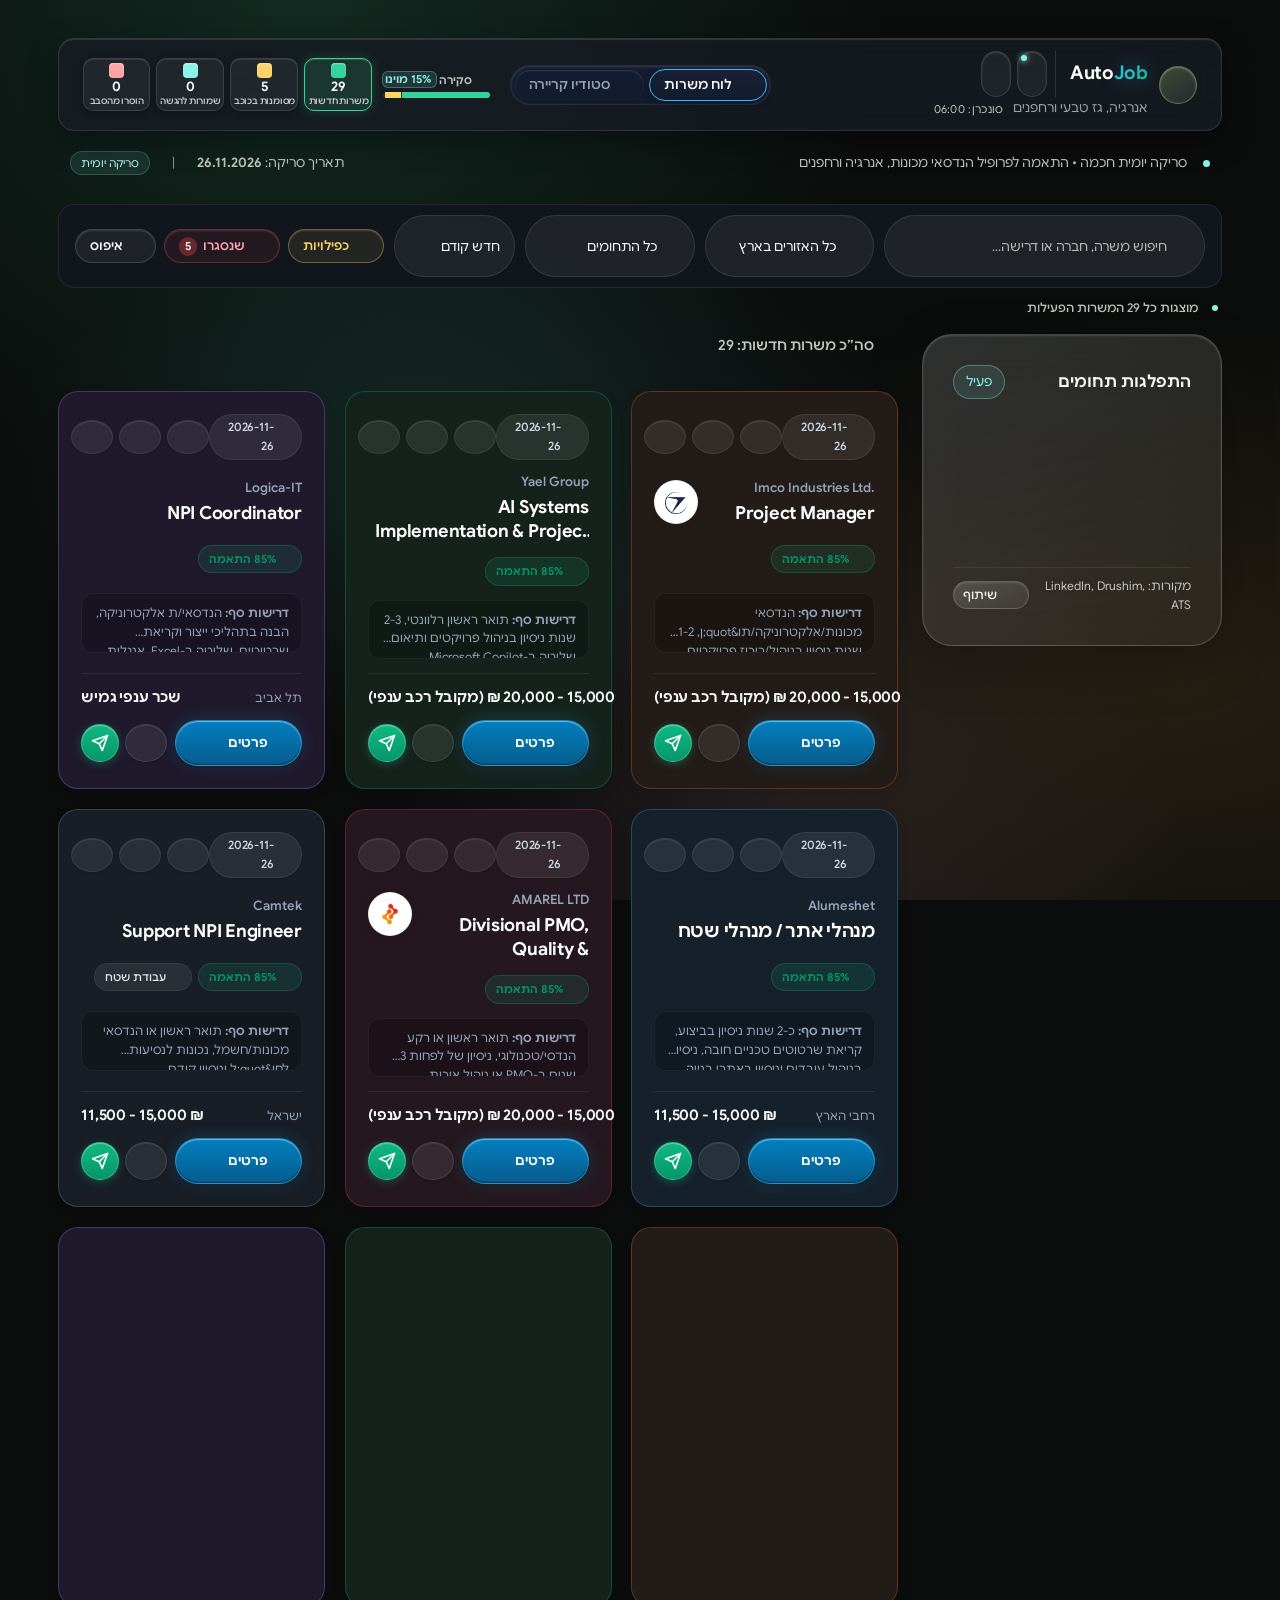
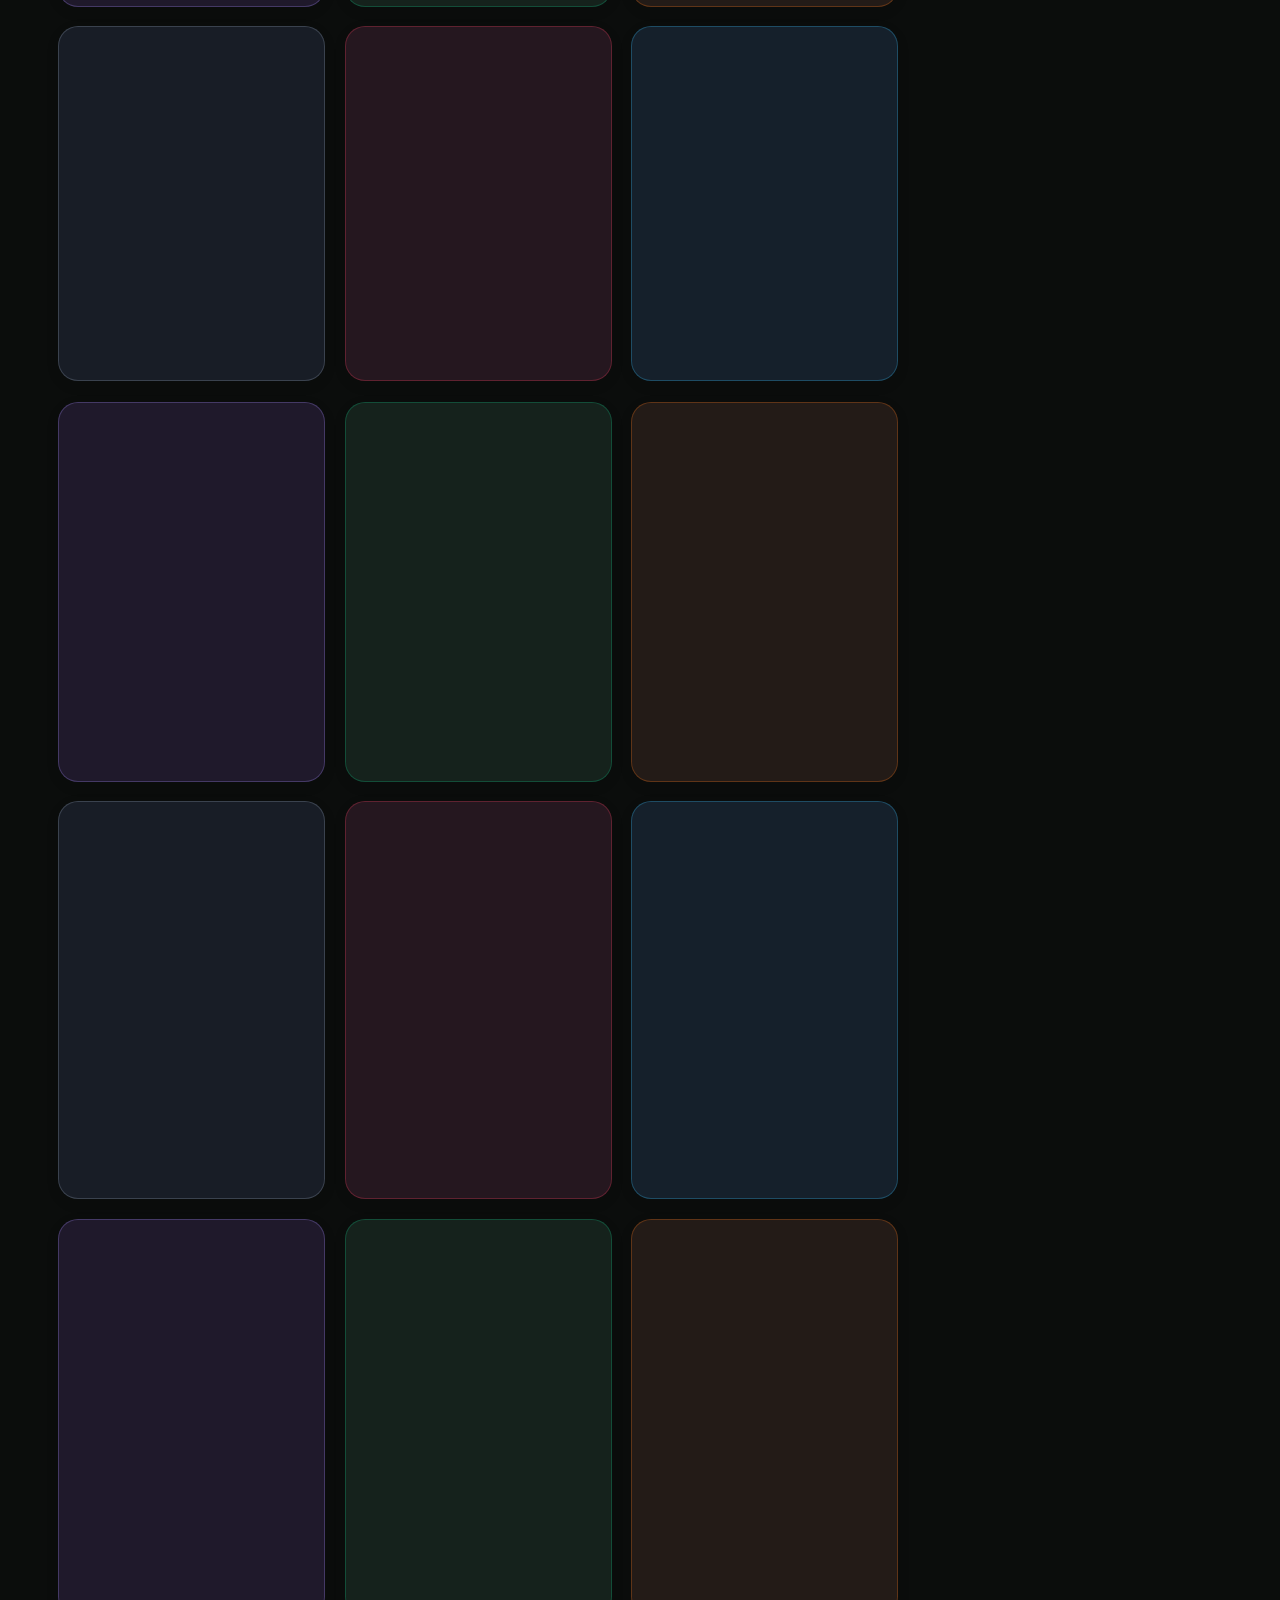
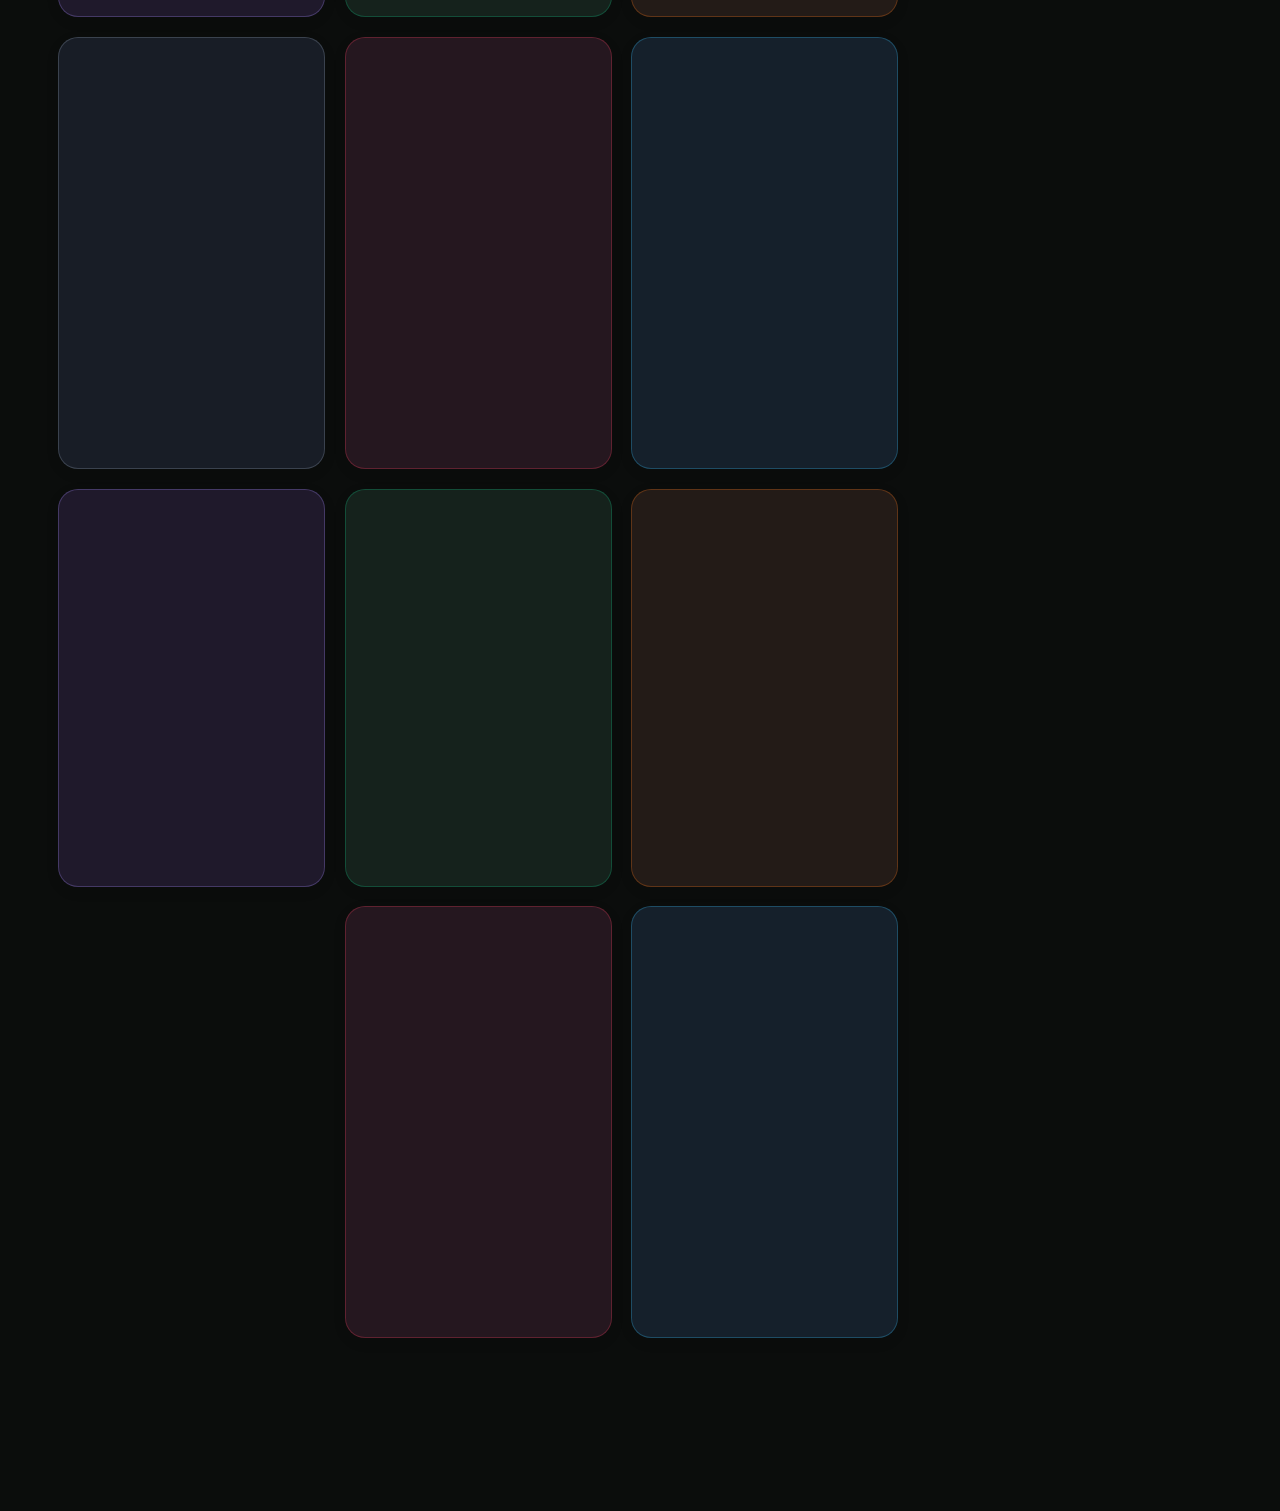
==== commit 9267cce8: "chore: save job evaluations and dashboard [skip ci]" ====
--- a/docs/index.html
+++ b/docs/index.html
@@ -12,8 +12,8 @@
   <link rel="stylesheet" type="text/css" href="https://cdn.jsdelivr.net/npm/@phosphor-icons/web@2.1.1/src/bold/style.css" integrity="sha384-nblAP2mo2pVPyMQZDw9Xy9Cwgs9lowushAYep4w5+Q9kF4Ibf3n0B/gCMVdR+Vqy" crossorigin="anonymous" referrerpolicy="no-referrer">
   <link rel="stylesheet" type="text/css" href="https://cdn.jsdelivr.net/npm/@phosphor-icons/web@2.1.1/src/fill/style.css" integrity="sha384-pPVoXE8ft+zxKtxIDDI7SfTK6y95NHm4qa+hKEg/hs8VkjW5IP+9/dGOPCbDpUPl" crossorigin="anonymous" referrerpolicy="no-referrer">
   <script defer src="https://cdn.jsdelivr.net/npm/chart.js@4.4.1/dist/chart.umd.min.js" integrity="sha384-9nhczxUqK87bcKHh20fSQcTGD4qq5GhayNYSYWqwBkINBhOfQLg/P5HG5lF1urn4" crossorigin="anonymous" referrerpolicy="no-referrer"></script>
-  <link rel="stylesheet" href="dashboard.css?v=20261126165500">
-  <link rel="stylesheet" href="ui-fixes.css?v=20261126165500">
+  <link rel="stylesheet" href="dashboard.css?v=20261126154311">
+  <link rel="stylesheet" href="ui-fixes.css?v=20261126154311">
 </head>
 <body dir="rtl">
 <div class="dashboard-app" dir="rtl">
@@ -67,7 +67,7 @@
       <!-- Mobile Collapsible Summary Toggle Button -->
       <button type="button" class="metrics-summary-toggle" id="metricsToggleBtn" onclick="toggleMetricsExpand()" aria-expanded="false" aria-controls="collapsibleMetricsContent" aria-label="הרחב או צמצם פירוט מטריקות">
         <div class="metrics-summary-inline">
-          <span class="metric-summary-pill lime active-pill" title="משרות חדשות"><span id="summaryNewCount">27</span> חדשות</span>
+          <span class="metric-summary-pill lime active-pill" title="משרות חדשות"><span id="summaryNewCount">29</span> חדשות</span>
           <span class="metric-summary-pill gold" title="משרות בכוכב"><span id="summaryStarredCount">6</span> בכוכב</span>
           <span class="metric-summary-pill cyan" title="משרות שמורות"><span id="summarySavedCount">52</span> שמורות</span>
           <span class="metric-summary-pill rose" title="משרות שהוסרו"><span id="summaryRejectedCount">0</span> הוסרו</span>
@@ -112,7 +112,7 @@
             <div class="stat-cube-icon lime">
               <i class="ph-duotone ph-sparkle"></i>
             </div>
-            <div class="stat-cube-count" id="statNewCount">27</div>
+            <div class="stat-cube-count" id="statNewCount">29</div>
             <div class="stat-cube-label">משרות חדשות</div>
           </button>
 
@@ -271,7 +271,7 @@
         <div class="cards-view-header" style="margin-top: 0;">
           <div class="cards-count-summary">
             <i class="ph-duotone ph-briefcase" style="font-size: 18px; color: var(--dashboard-cyan);"></i>
-            <span id="visibleJobsCountText">סה״כ משרות חדשות: 27</span>
+            <span id="visibleJobsCountText">סה״כ משרות חדשות: 29</span>
           </div>
 
           <!-- Contextual Action Buttons in Toolbar -->
@@ -1117,16 +1117,16 @@
 
   <script>
     window.__APP_CONFIG__ = {
-      build_id: "20261126165500",
+      build_id: "20261126154311",
       schema_version: "2.0.0",
       generated_at: "26.11.2026",
       report_type: "סריקה יומית",
-      jobs_data_url: "data/jobs.json?v=20261126165500",
-      catalog_data_url: "data/historical_catalog.json?v=20261126165500",
+      jobs_data_url: "data/jobs.json?v=20261126154311",
+      catalog_data_url: "data/historical_catalog.json?v=20261126154311",
       supabase_url: "https://wvwdxpttwsrdbvvtiyoh.supabase.co",
       supabase_anon_key: "eyJhbGciOiJIUzI1NiIsInR5cCI6IkpXVCJ9.eyJpc3MiOiJzdXBhYmFzZSIsInJlZiI6Ind2d2R4cHR0d3NyZGJ2dnRpeW9oIiwicm9sZSI6ImFub24iLCJpYXQiOjE3OTQyNjA0MTcsImV4cCI6MjEwOTgzNjQxN30.YUun0ttLje3gwWvOU-ACimAtX-xgbUbXhJoELCsx0V4"
     };
   </script>
-  <script src="dashboard.js?v=20261126165500" defer></script>
+  <script src="dashboard.js?v=20261126154311" defer></script>
 </body>
 </html>
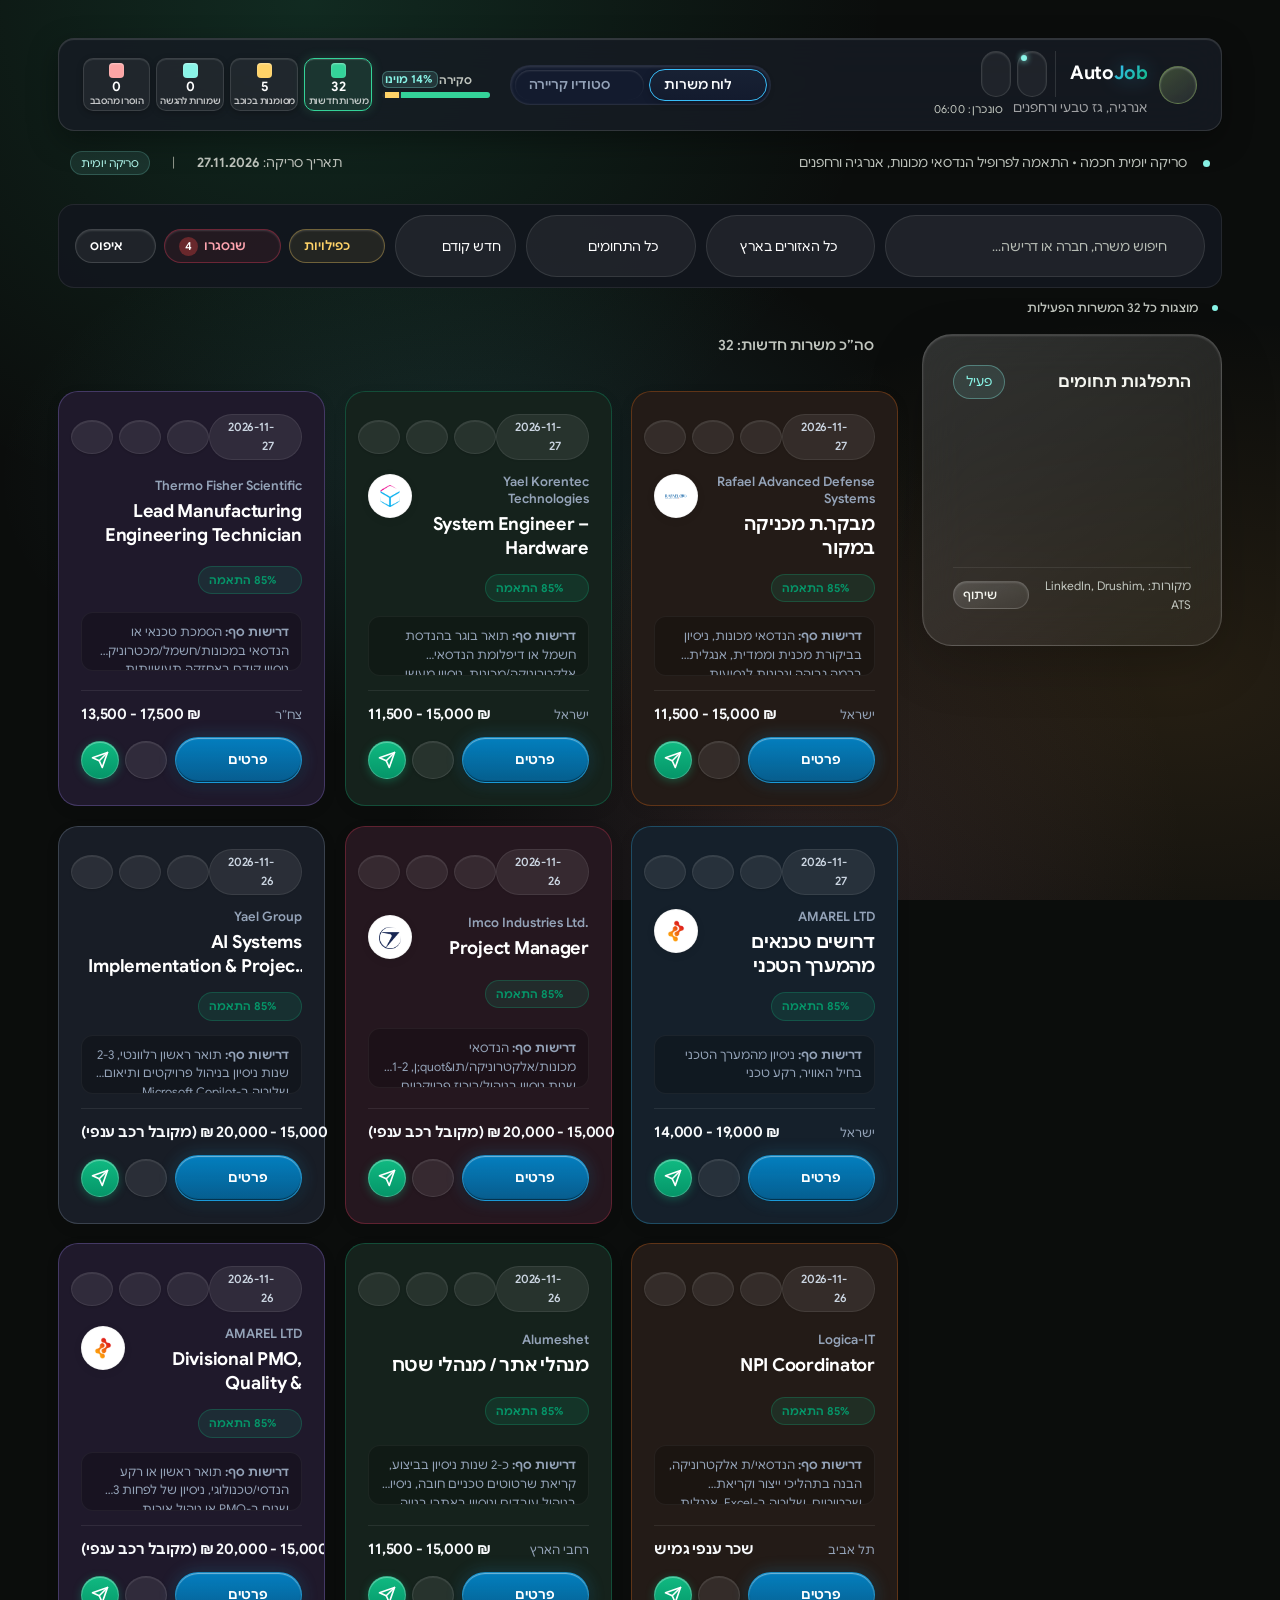
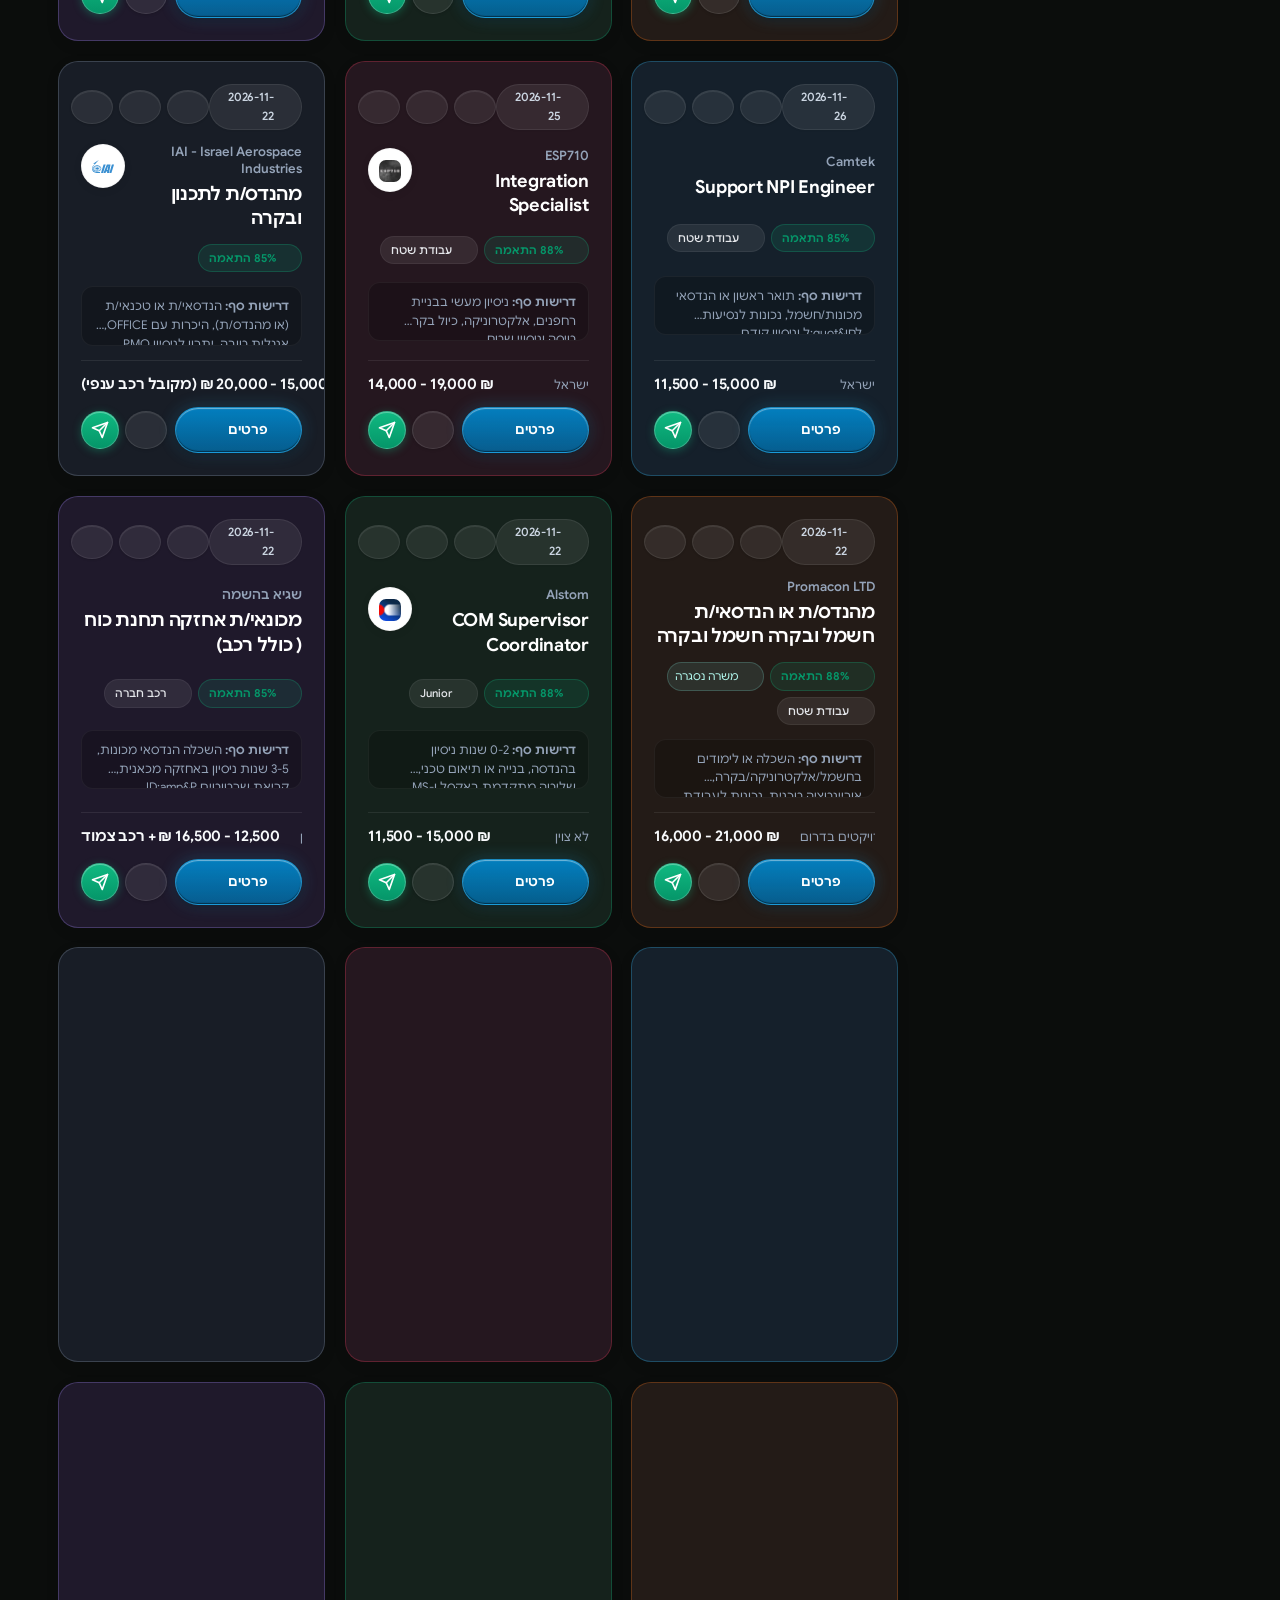
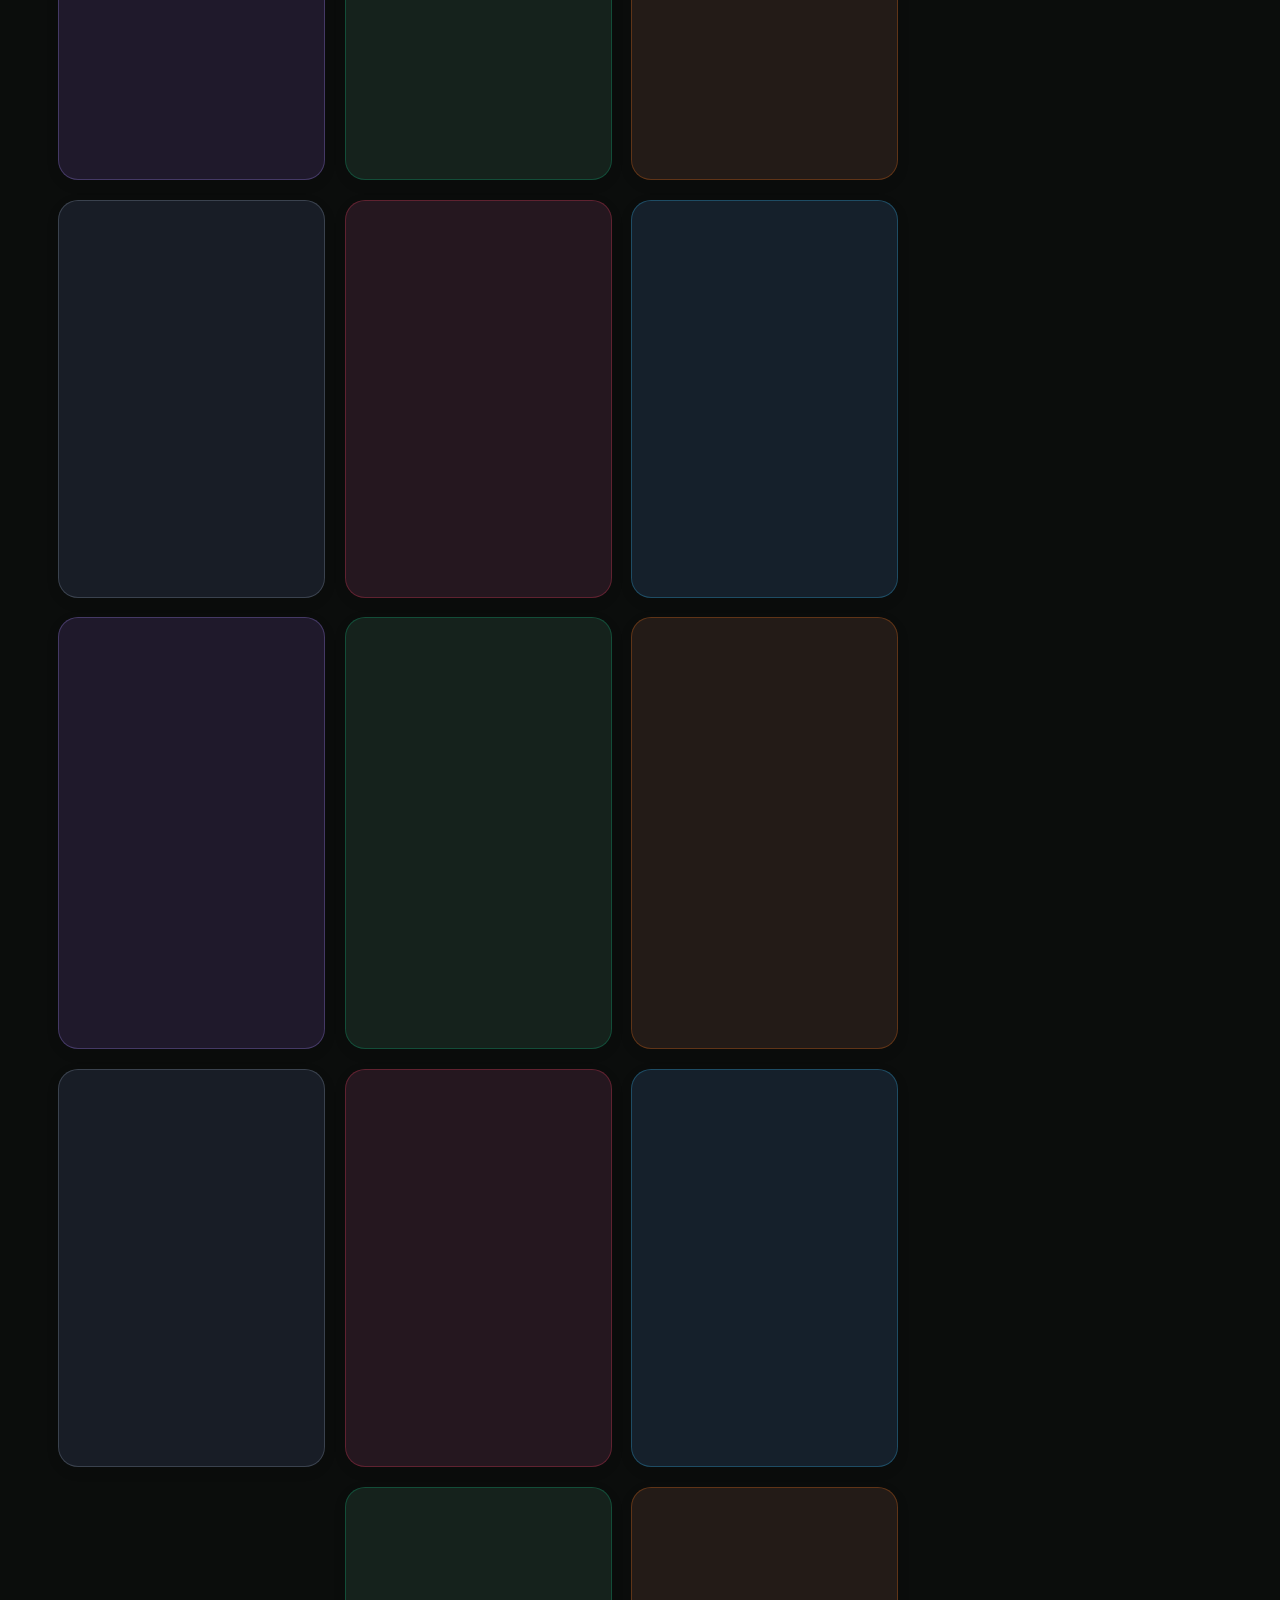
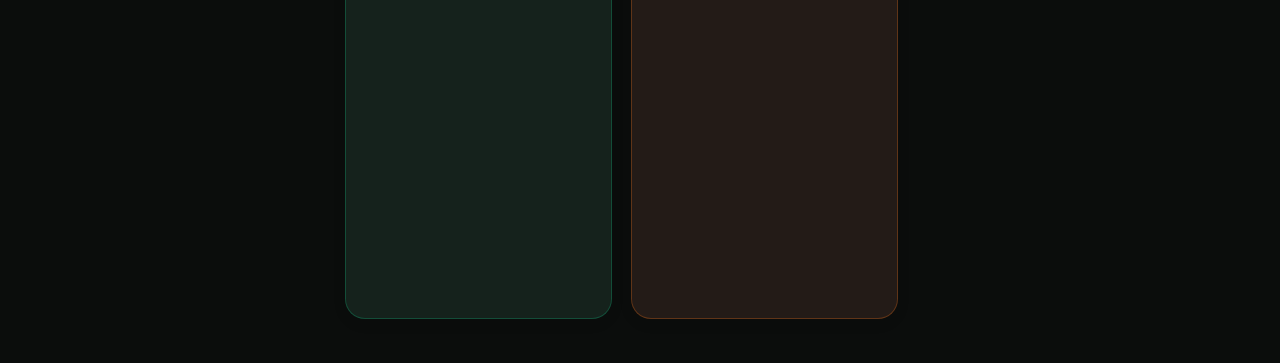
==== commit d44f0d1a: "chore: save job evaluations and dashboard [skip ci]" ====
--- a/docs/index.html
+++ b/docs/index.html
@@ -12,8 +12,8 @@
   <link rel="stylesheet" type="text/css" href="https://cdn.jsdelivr.net/npm/@phosphor-icons/web@2.1.1/src/bold/style.css" integrity="sha384-nblAP2mo2pVPyMQZDw9Xy9Cwgs9lowushAYep4w5+Q9kF4Ibf3n0B/gCMVdR+Vqy" crossorigin="anonymous" referrerpolicy="no-referrer">
   <link rel="stylesheet" type="text/css" href="https://cdn.jsdelivr.net/npm/@phosphor-icons/web@2.1.1/src/fill/style.css" integrity="sha384-pPVoXE8ft+zxKtxIDDI7SfTK6y95NHm4qa+hKEg/hs8VkjW5IP+9/dGOPCbDpUPl" crossorigin="anonymous" referrerpolicy="no-referrer">
   <script defer src="https://cdn.jsdelivr.net/npm/chart.js@4.4.1/dist/chart.umd.min.js" integrity="sha384-9nhczxUqK87bcKHh20fSQcTGD4qq5GhayNYSYWqwBkINBhOfQLg/P5HG5lF1urn4" crossorigin="anonymous" referrerpolicy="no-referrer"></script>
-  <link rel="stylesheet" href="dashboard.css?v=20261126154311">
-  <link rel="stylesheet" href="ui-fixes.css?v=20261126154311">
+  <link rel="stylesheet" href="dashboard.css?v=20261127153414">
+  <link rel="stylesheet" href="ui-fixes.css?v=20261127153414">
 </head>
 <body dir="rtl">
 <div class="dashboard-app" dir="rtl">
@@ -41,7 +41,7 @@
         </div>
         <div class="brand-subtitle-row">
           <span class="brand-subtitle profile-subtitle">אנרגיה, גז טבעי ורחפנים</span>
-          <span class="sync-time-chip" id="lastSyncTimeChip" title="מועד סנכרון אחרון">עודכן: 26.11.2026</span>
+          <span class="sync-time-chip" id="lastSyncTimeChip" title="מועד סנכרון אחרון">עודכן: 27.11.2026</span>
         </div>
       </div>
     </div>
@@ -67,7 +67,7 @@
       <!-- Mobile Collapsible Summary Toggle Button -->
       <button type="button" class="metrics-summary-toggle" id="metricsToggleBtn" onclick="toggleMetricsExpand()" aria-expanded="false" aria-controls="collapsibleMetricsContent" aria-label="הרחב או צמצם פירוט מטריקות">
         <div class="metrics-summary-inline">
-          <span class="metric-summary-pill lime active-pill" title="משרות חדשות"><span id="summaryNewCount">29</span> חדשות</span>
+          <span class="metric-summary-pill lime active-pill" title="משרות חדשות"><span id="summaryNewCount">32</span> חדשות</span>
           <span class="metric-summary-pill gold" title="משרות בכוכב"><span id="summaryStarredCount">6</span> בכוכב</span>
           <span class="metric-summary-pill cyan" title="משרות שמורות"><span id="summarySavedCount">52</span> שמורות</span>
           <span class="metric-summary-pill rose" title="משרות שהוסרו"><span id="summaryRejectedCount">0</span> הוסרו</span>
@@ -112,7 +112,7 @@
             <div class="stat-cube-icon lime">
               <i class="ph-duotone ph-sparkle"></i>
             </div>
-            <div class="stat-cube-count" id="statNewCount">29</div>
+            <div class="stat-cube-count" id="statNewCount">32</div>
             <div class="stat-cube-label">משרות חדשות</div>
           </button>
 
@@ -156,7 +156,7 @@
         <span class="dashboard-local">סריקה יומית חכמה • התאמה לפרופיל הנדסאי מכונות, אנרגיה ורחפנים</span>
       </div>
       <div style="display: flex; align-items: center; gap: 10px;">
-        <span>תאריך סריקה: <strong>26.11.2026</strong></span>
+        <span>תאריך סריקה: <strong>27.11.2026</strong></span>
         <span class="dashboard-divider">|</span>
         <span class="dashboard-chip" style="font-size: 11px; padding: 2px 10px;">סריקה יומית</span>
       </div>
@@ -271,7 +271,7 @@
         <div class="cards-view-header" style="margin-top: 0;">
           <div class="cards-count-summary">
             <i class="ph-duotone ph-briefcase" style="font-size: 18px; color: var(--dashboard-cyan);"></i>
-            <span id="visibleJobsCountText">סה״כ משרות חדשות: 29</span>
+            <span id="visibleJobsCountText">סה״כ משרות חדשות: 32</span>
           </div>
 
           <!-- Contextual Action Buttons in Toolbar -->
@@ -1117,16 +1117,16 @@
 
   <script>
     window.__APP_CONFIG__ = {
-      build_id: "20261126154311",
+      build_id: "20261127153414",
       schema_version: "2.0.0",
-      generated_at: "26.11.2026",
+      generated_at: "27.11.2026",
       report_type: "סריקה יומית",
-      jobs_data_url: "data/jobs.json?v=20261126154311",
-      catalog_data_url: "data/historical_catalog.json?v=20261126154311",
+      jobs_data_url: "data/jobs.json?v=20261127153414",
+      catalog_data_url: "data/historical_catalog.json?v=20261127153414",
       supabase_url: "https://wvwdxpttwsrdbvvtiyoh.supabase.co",
       supabase_anon_key: "eyJhbGciOiJIUzI1NiIsInR5cCI6IkpXVCJ9.eyJpc3MiOiJzdXBhYmFzZSIsInJlZiI6Ind2d2R4cHR0d3NyZGJ2dnRpeW9oIiwicm9sZSI6ImFub24iLCJpYXQiOjE3OTQyNjA0MTcsImV4cCI6MjEwOTgzNjQxN30.YUun0ttLje3gwWvOU-ACimAtX-xgbUbXhJoELCsx0V4"
     };
   </script>
-  <script src="dashboard.js?v=20261126154311" defer></script>
+  <script src="dashboard.js?v=20261127153414" defer></script>
 </body>
 </html>
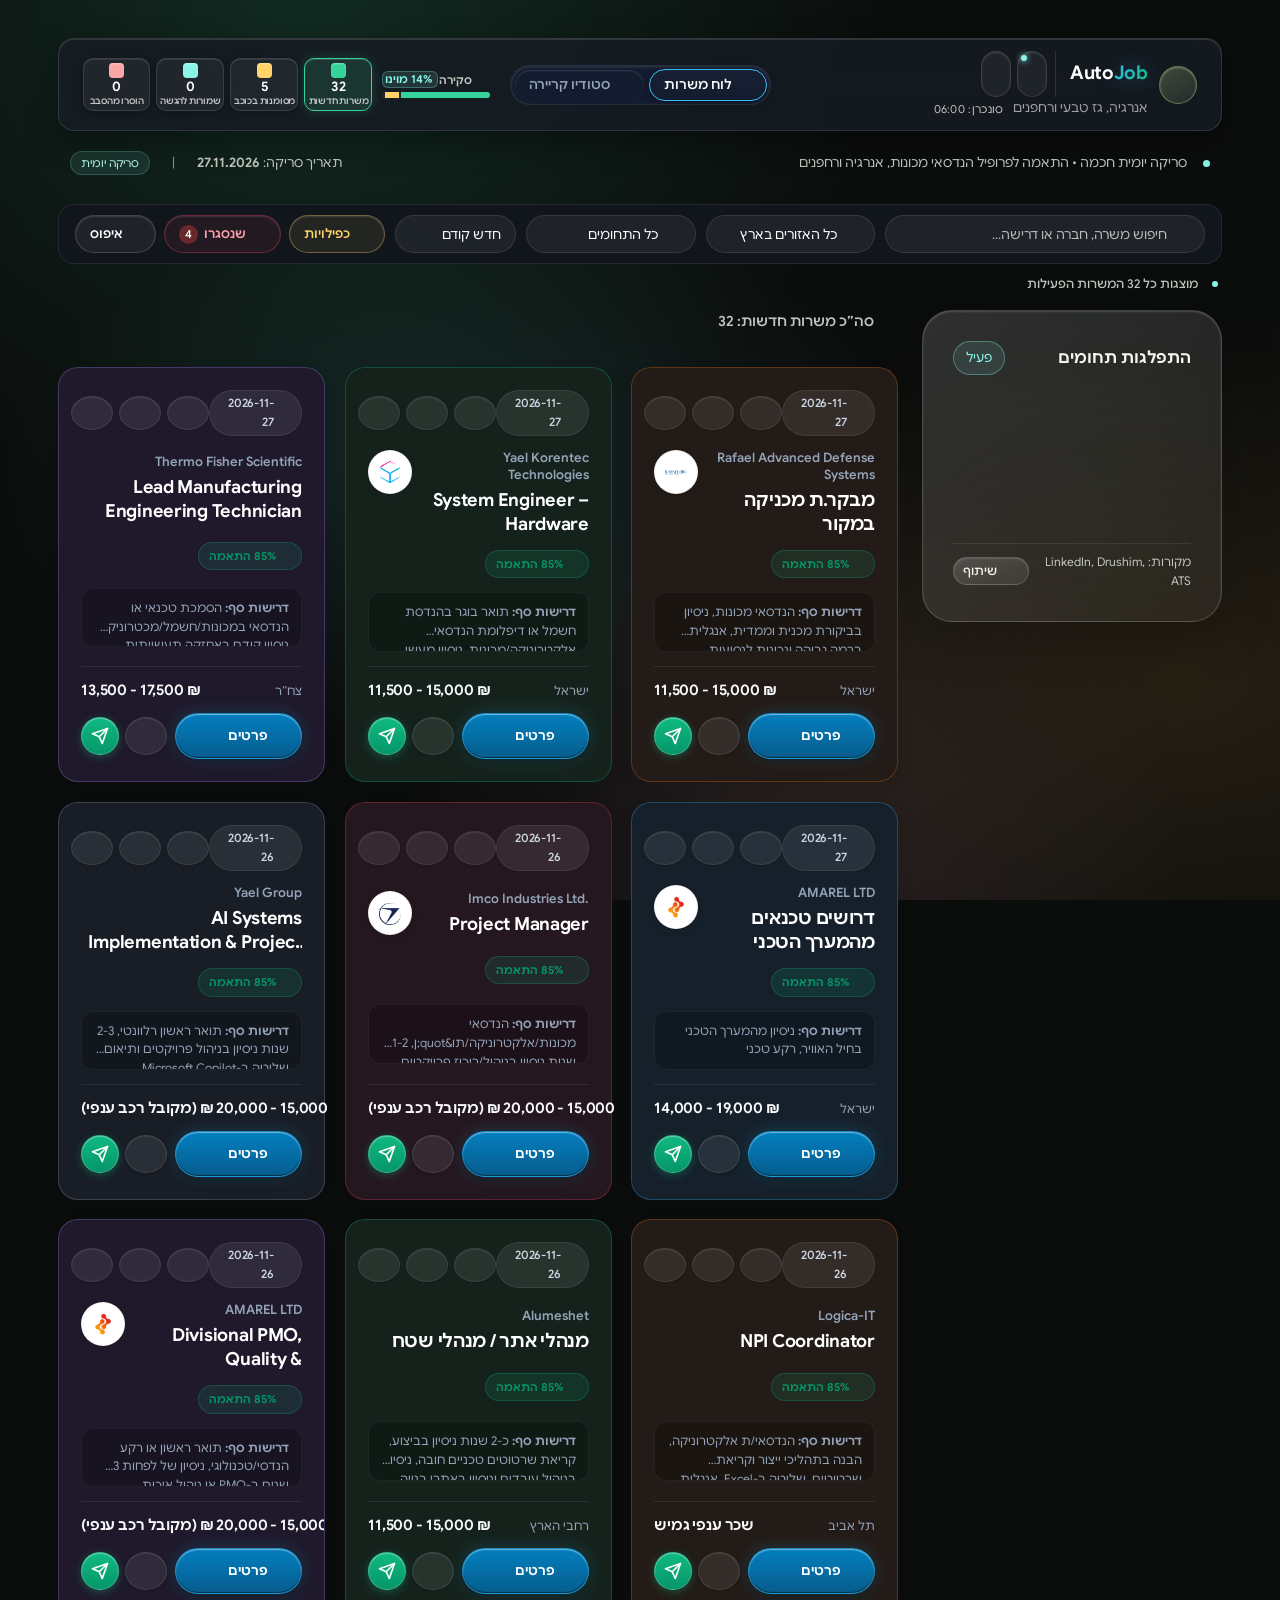
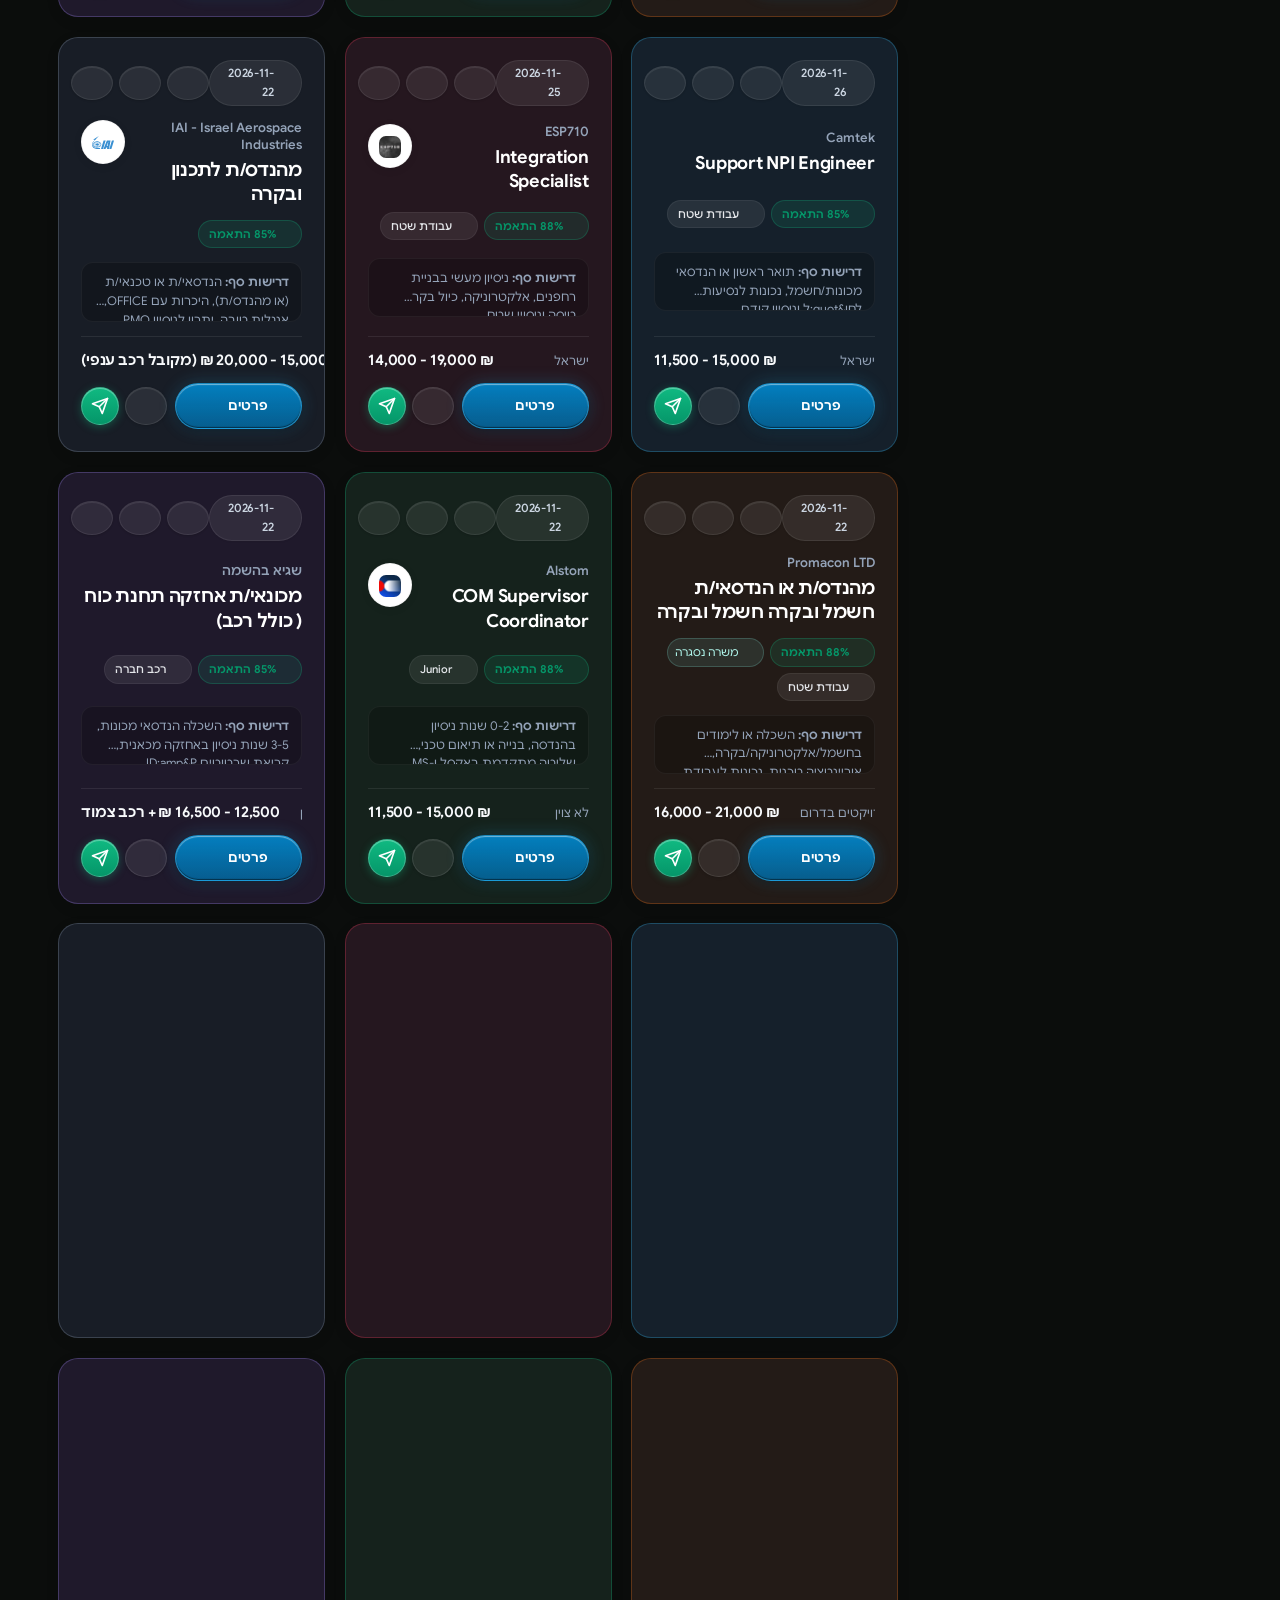
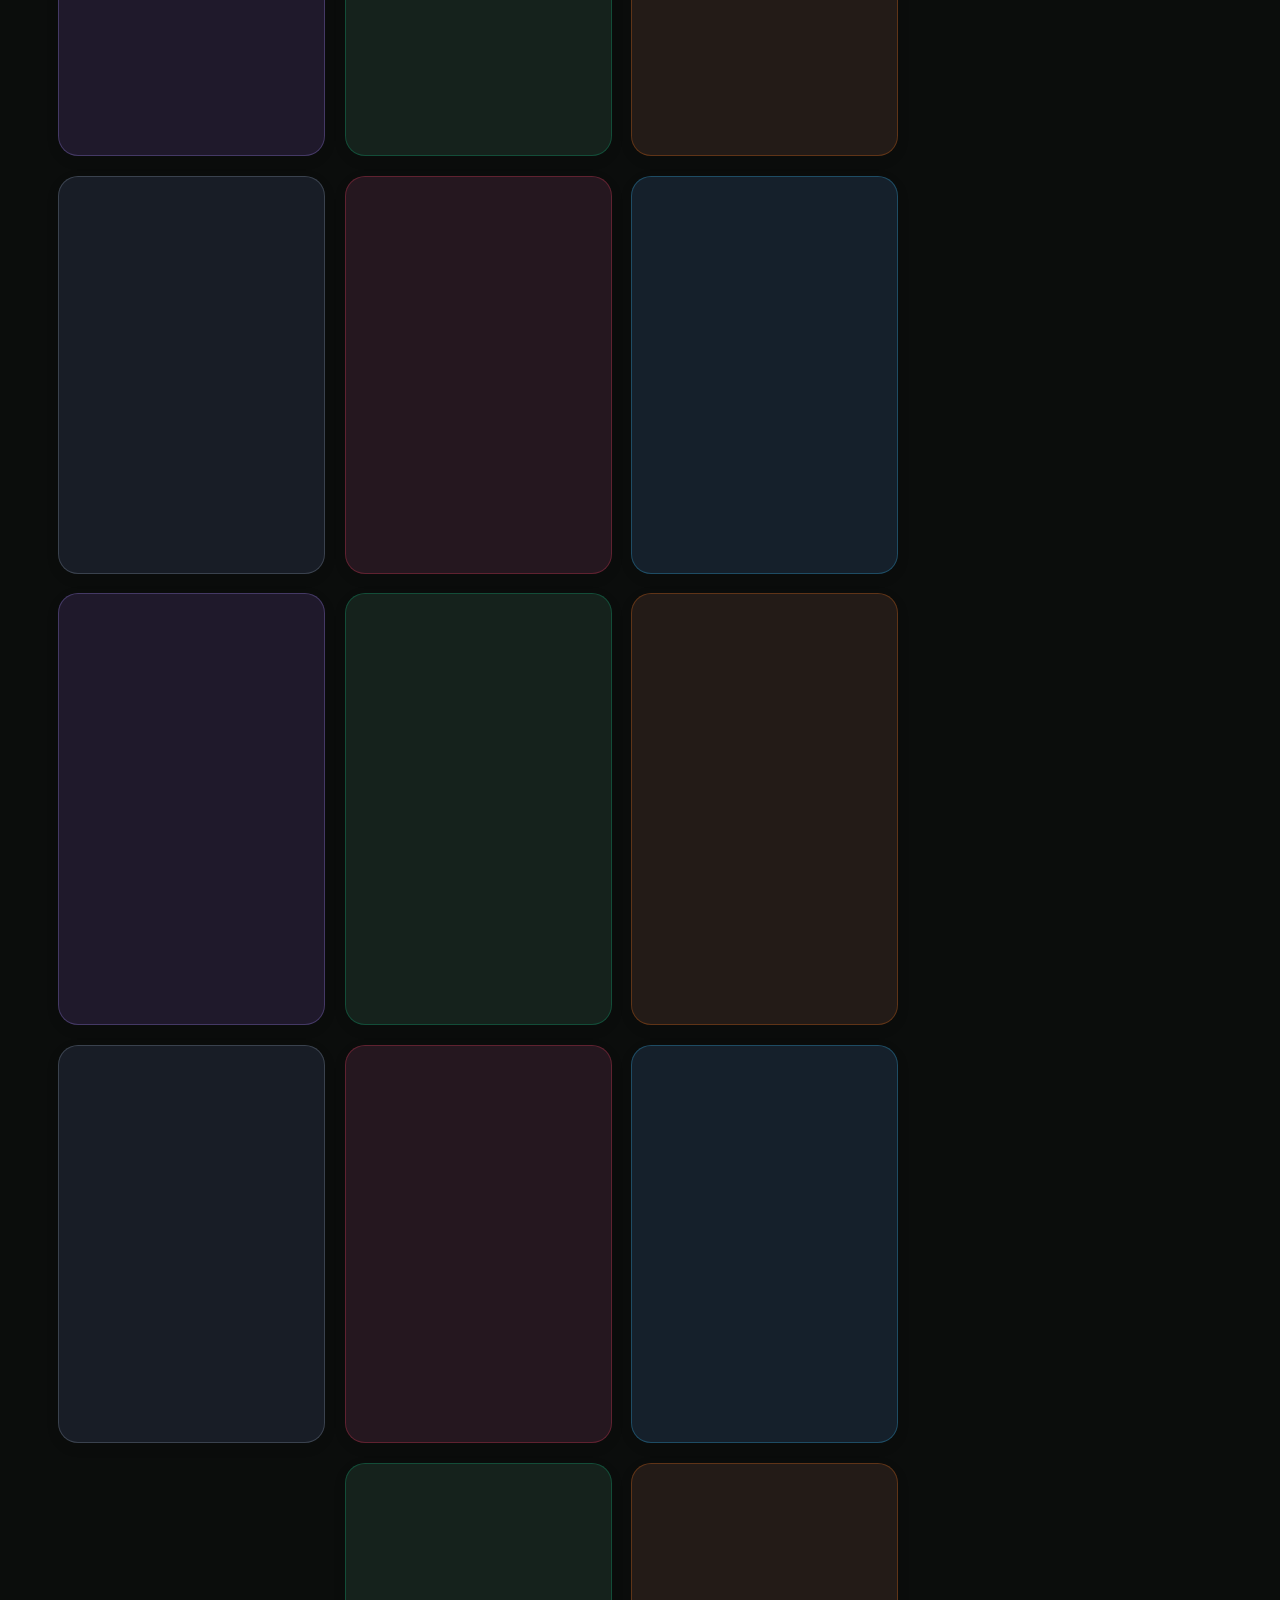
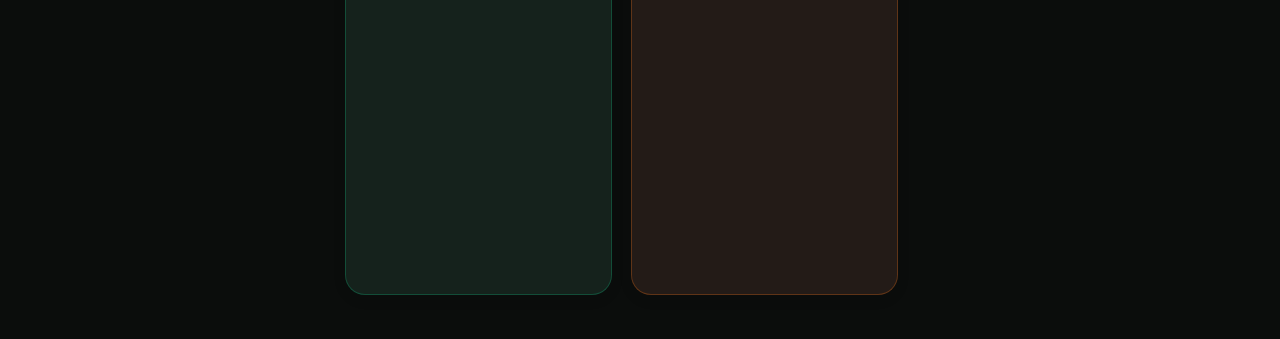
==== commit d3876c8e: "fix(ui): stabilize mobile search capsule flex-basis and ribbon layout (TASK-110) Resolve an issue wh" ====
--- a/docs/index.html
+++ b/docs/index.html
@@ -205,7 +205,7 @@
       </div>
 
       <!-- Sort Filter Capsule -->
-      <div class="search-capsule">
+      <div class="search-capsule search-capsule-sort">
         <i id="sortIcon" class="ph-duotone ph-arrows-down-up" aria-hidden="true"></i>
         <label for="sortSelect" class="sr-only">אפשרות מיון</label>
         <select id="sortSelect" onchange="changeSort(this.value)" title="בחר אפשרות מיון משרות" aria-label="בחר אפשרות מיון משרות">
--- a/docs/dashboard.css
+++ b/docs/dashboard.css
@@ -3435,9 +3435,12 @@
   background: rgba(255, 255, 255, 0.06);
   border: 1px solid rgba(255, 255, 255, 0.1);
   border-radius: 999px;
-  padding: 6px 14px;
+  padding: 0 14px;
+  height: 38px;
+  min-height: 38px;
   color: #ffffff;
   font-size: 13px;
+  box-sizing: border-box;
   transition: border-color 0.15s ease, background-color 0.15s ease, box-shadow 0.15s ease;
 }
 
@@ -3450,6 +3453,7 @@
 .search-capsule i {
   font-size: 15px;
   color: var(--dashboard-cyan, #38bdf8);
+  flex-shrink: 0;
 }
 
 .search-capsule input,
@@ -3463,6 +3467,15 @@
   margin: 0 !important;
   box-shadow: none !important;
   cursor: pointer;
+  min-height: 0 !important;
+  height: 100% !important;
+  box-sizing: border-box;
+}
+
+.search-capsule select {
+  text-overflow: ellipsis;
+  overflow: hidden;
+  white-space: nowrap;
 }
 
 .search-capsule select option {
@@ -3517,13 +3530,14 @@
   display: inline-flex;
   align-items: center;
   gap: 6px;
-  padding: 6px 14px;
+  padding: 0 14px;
   border-radius: 999px;
   font-size: 12.5px;
   font-weight: 600;
   cursor: pointer;
   box-sizing: border-box;
-  min-height: 34px;
+  min-height: 38px;
+  height: 38px;
   white-space: nowrap;
   transition: background-color 0.15s ease, border-color 0.15s ease, color 0.15s ease, box-shadow 0.15s ease;
   background: rgba(255, 255, 255, 0.06);
@@ -3576,33 +3590,52 @@
 
 @media (max-width: 768px) {
   .search-capsule-ribbon {
-    flex-direction: column;
-    align-items: stretch;
+    display: grid;
+    grid-template-columns: 1fr 1fr;
+    gap: 8px;
     padding: 12px;
-    gap: 8px;
   }
   .search-capsule-input-wide {
+    grid-column: 1 / -1;
     max-width: 100%;
     width: 100%;
+    flex: none !important;
   }
   .search-capsule {
     width: 100%;
+    height: 44px;
+    min-height: 44px;
+    padding: 0 12px;
     justify-content: flex-start;
     box-sizing: border-box;
   }
+  .search-capsule-sort {
+    grid-column: 1 / -1;
+  }
+  .search-capsule input,
   .search-capsule select {
+    font-size: 16px !important; /* iOS Safari auto-zoom guard */
     width: 100%;
+    min-height: 0 !important;
+    height: 100% !important;
   }
   .search-ribbon-actions {
+    grid-column: 1 / -1;
     margin-inline-start: 0;
     width: 100%;
+    display: flex;
     justify-content: space-between;
-    padding-top: 6px;
+    gap: 8px;
+    padding-top: 8px;
     border-top: 1px solid rgba(255, 255, 255, 0.08);
   }
   .ribbon-tool-btn {
     flex: 1;
+    min-height: 44px;
+    height: 44px;
     justify-content: center;
+    font-size: 13px;
+    padding: 0 8px;
   }
 }
 
@@ -4632,6 +4665,10 @@
   :root[data-theme="light"] .search-capsule .search-clear-btn:hover {
     color: #0F172A !important;
     background: rgba(15, 23, 42, 0.08) !important;
+  }
+
+  :root[data-theme="light"] .search-ribbon-actions {
+    border-top-color: #E2E8F0 !important;
   }
 
   :root[data-theme="light"] .btn-reset-filters {
